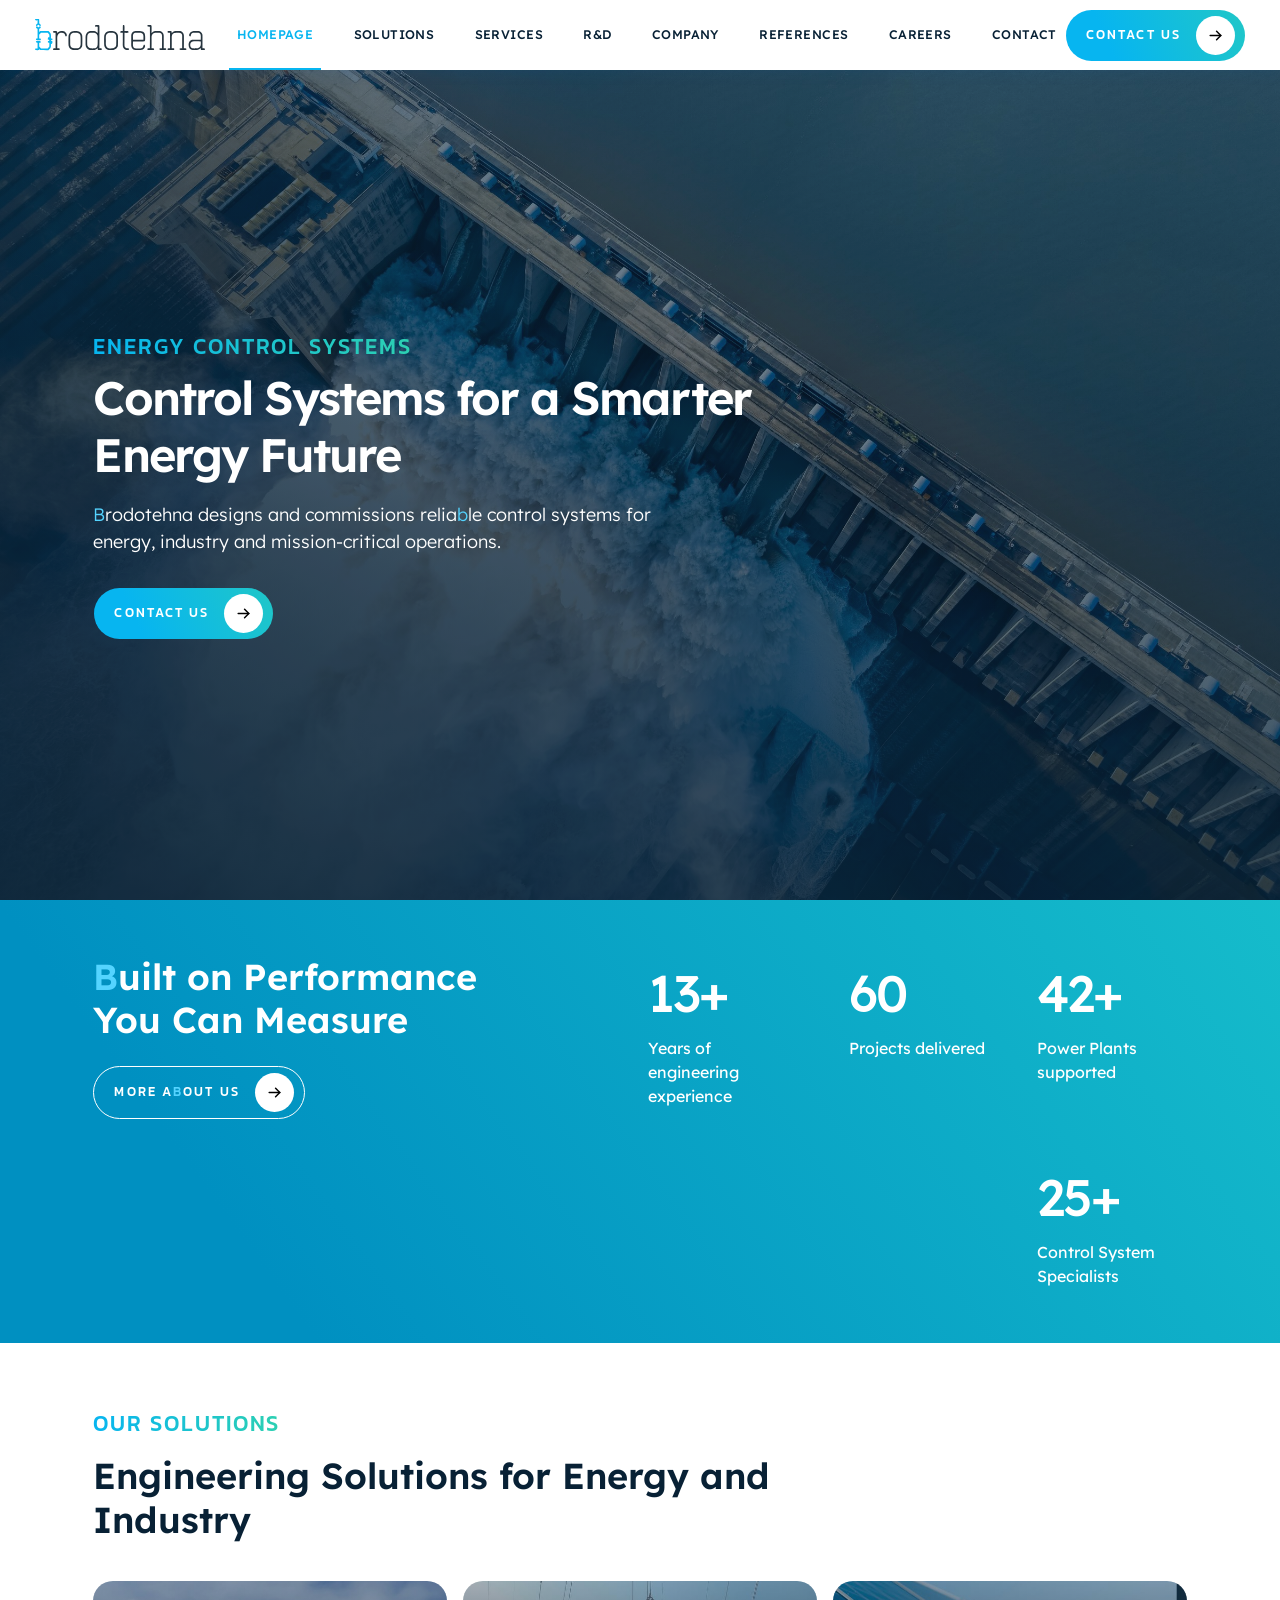
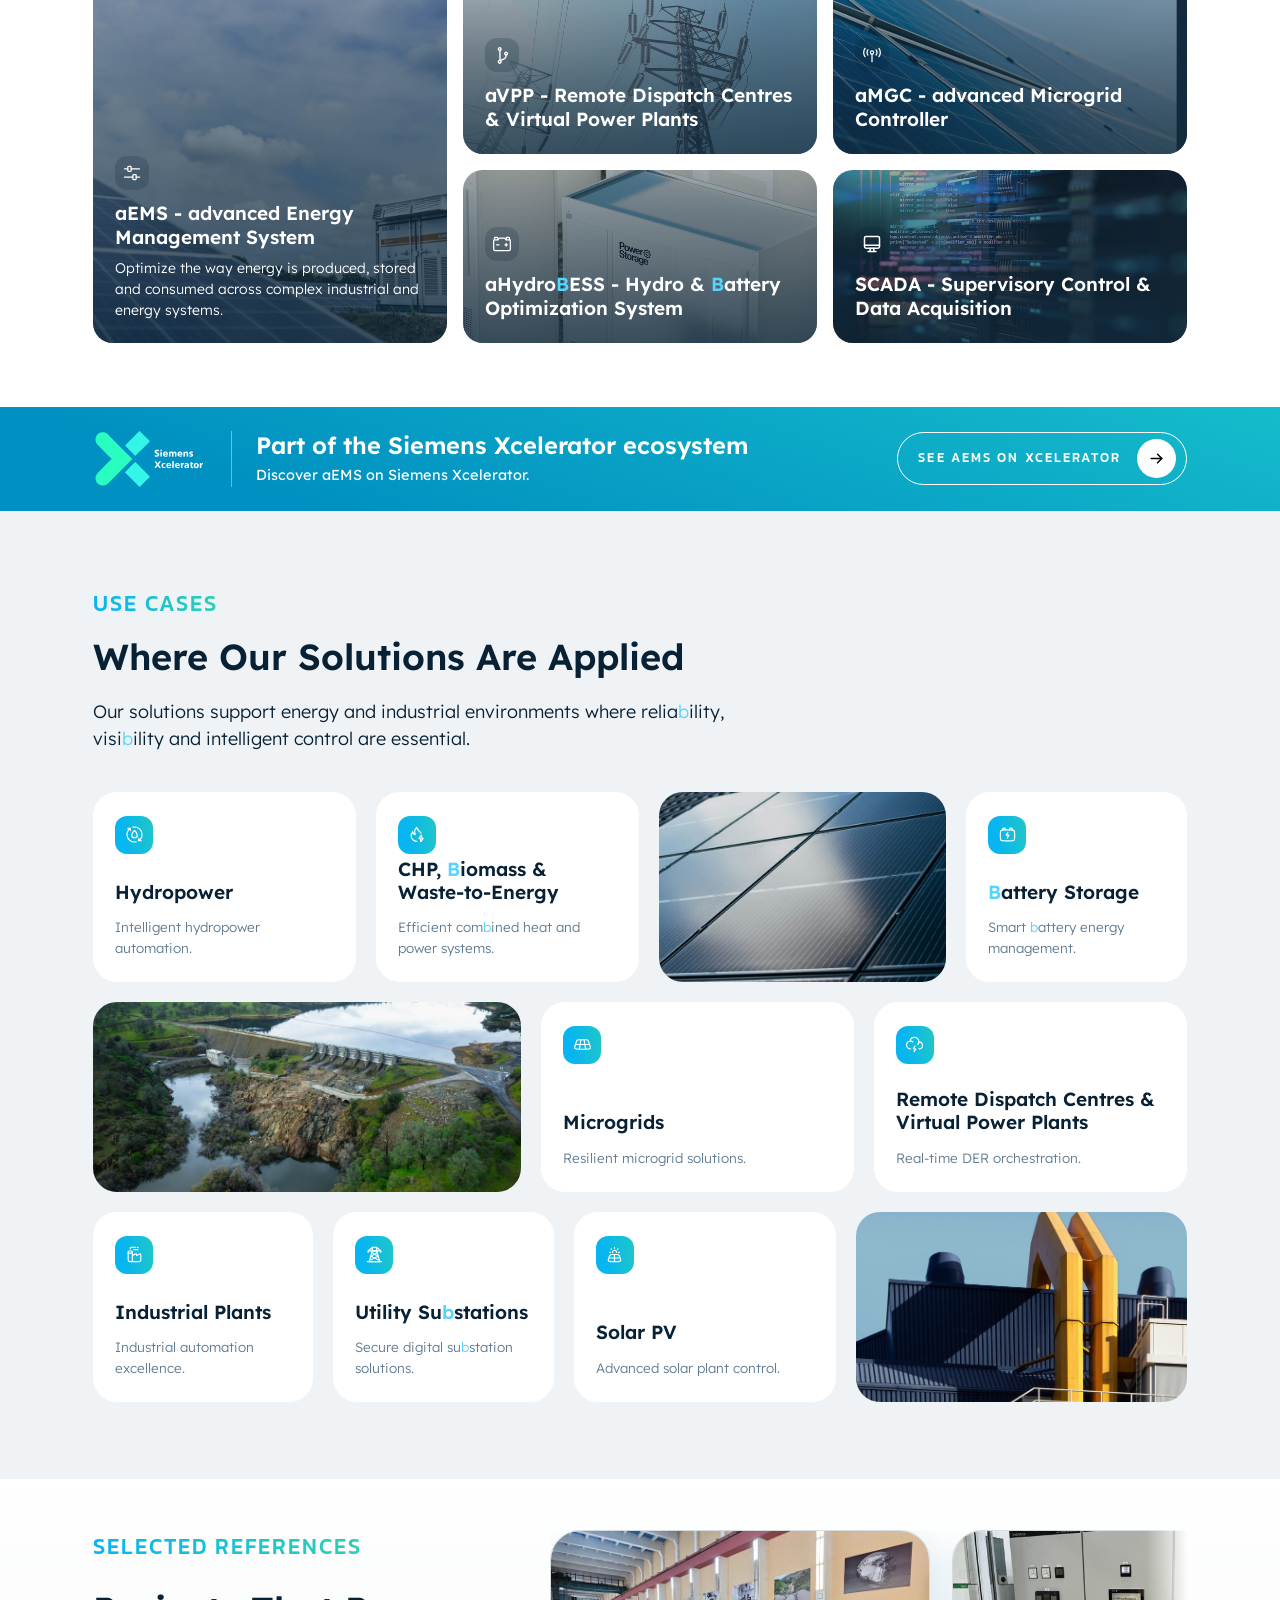
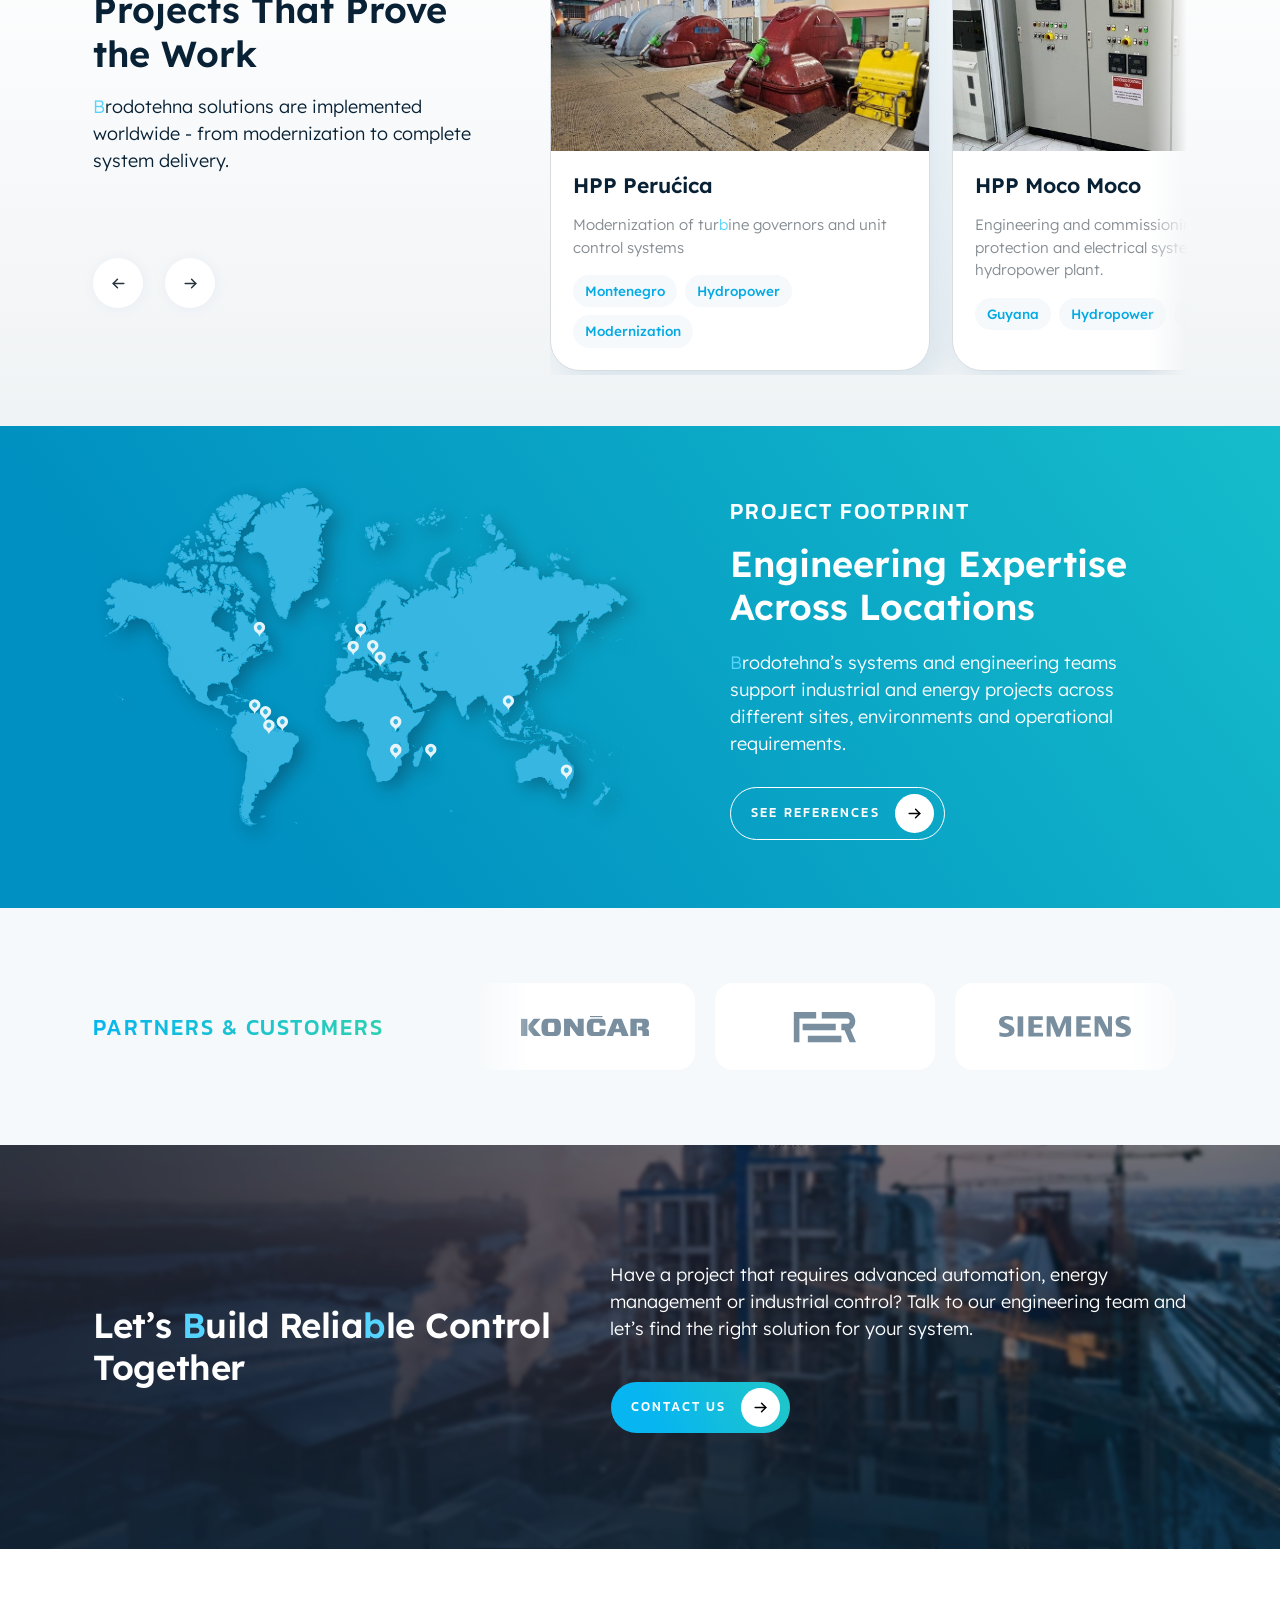
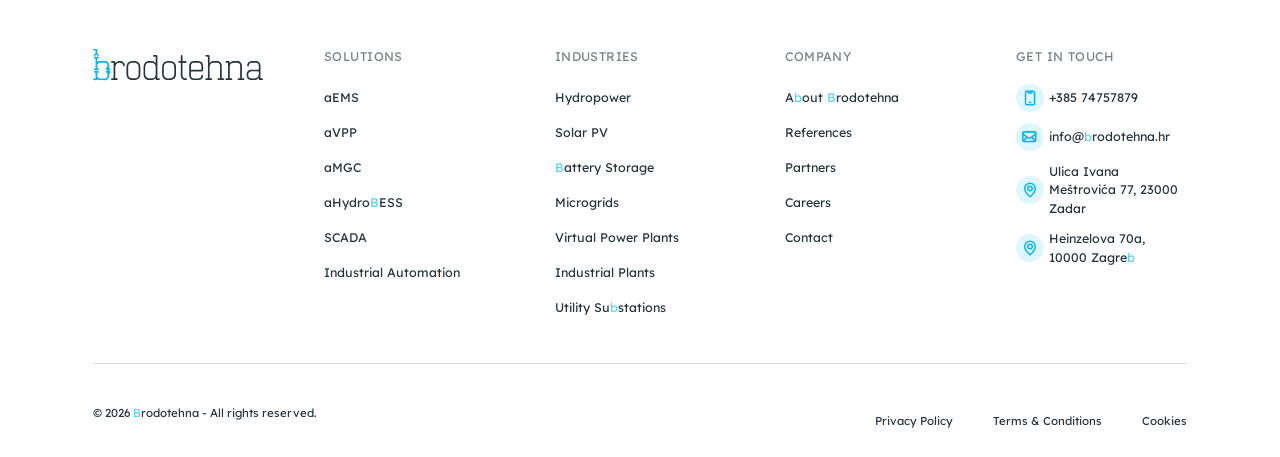
==== index.html @ e6c87f0a "added analytics" ====
<!DOCTYPE html>
<html lang="en">

<head>
  <meta charset="utf-8">
  <meta content="width=device-width, initial-scale=1.0" name="viewport">

  <title>Brodotehna</title>
  <meta content="Brodotehna - engineering automation and control solutions for hydropower, energy storage and industrial systems." name="description">

  <!-- Favicons -->
  <link href="assets/img/brodotehna/favicon.svg" rel="icon">
  <link href="assets/img/apple-touch-icon.png" rel="apple-touch-icon">

  <!-- Google Fonts -->
  <link rel="preconnect" href="https://fonts.googleapis.com">
  <link rel="preconnect" href="https://fonts.gstatic.com" crossorigin>
  <link href="https://fonts.googleapis.com/css2?family=Kanit:wght@400;500;600&family=Lexend:wght@300;400;500;600&display=swap" rel="stylesheet">

  <!-- Vendor CSS Files -->
  <link href="assets/vendor/bootstrap/css/bootstrap.min.css" rel="stylesheet">
  <link href="assets/vendor/aos/aos.css" rel="stylesheet">

  <!-- Brodotehna Site CSS (see references.html for why main.css and
       bootstrap-icons aren't loaded here either) -->
  <link href="assets/css/brodotehna.css" rel="stylesheet">


  <!-- Umami Analytics -->
  <script defer src="https://analytics.brodotehna.eu/script.js" data-website-id="29f206f9-b267-4615-98bd-b09cdf3c040b"></script>

</head>

<body class="bth-page">

  <!-- ======= Menu ======= -->
  <nav class="navbar navbar-expand-xl bth-navbar sticky-top">
    <div class="bth-navbar__inner">
      <a href="index.html" class="navbar-brand bth-navbar__brand">
        <img src="assets/img/brodotehna/logo-brodotehna.svg" alt="Brodotehna">
      </a>

      <button type="button" class="navbar-toggler bth-navbar__toggler" data-bs-toggle="collapse" data-bs-target="#bthNavMain" aria-controls="bthNavMain" aria-expanded="false" aria-label="Toggle navigation">
        <img class="bth-icon-menu" src="assets/img/brodotehna/icon-menu.svg" alt="">
        <img class="bth-icon-close" src="assets/img/brodotehna/icon-close.svg" alt="">
      </button>

      <div class="collapse navbar-collapse" id="bthNavMain">
        <ul class="navbar-nav bth-navbar__nav">
          <li class="nav-item"><a class="nav-link active" href="index.html">Homepage</a></li>
          <li class="nav-item"><a class="nav-link" href="solutions.html">Solutions</a></li>
          <li class="nav-item"><a class="nav-link" href="services.html">Services</a></li>
          <li class="nav-item"><a class="nav-link" href="rd.html">R&amp;D</a></li>
          <li class="nav-item"><a class="nav-link" href="company.html">Company</a></li>
          <li class="nav-item"><a class="nav-link" href="references.html">References</a></li>
          <li class="nav-item"><a class="nav-link" href="careers.html">Careers</a></li>
          <li class="nav-item"><a class="nav-link" href="contact.html">Contact</a></li>
        </ul>
        <a href="contact.html" class="bth-btn">
          <span>Contact us</span>
          <span class="bth-btn__icon"><img src="assets/img/brodotehna/icon-arrow.svg" alt=""></span>
        </a>
      </div>
    </div>
  </nav><!-- End Menu -->

  <main id="main">

    <!-- ======= Hero =======
         Full-bleed photo hero, same overlay technique as the
         full-bleed Contact CTA (.bth-contact-cta) - gradient ::before
         + blurred tint overlay - just with page-header-scale heading
         text instead of a CTA heading, since this is the top of the
         homepage rather than a closing banner. -->
    <section class="bth-home-hero">
      <div class="bth-home-hero__overlay"></div>
      <div class="bth-container bth-home-hero__inner" data-aos="fade-up">
        <p class="bth-eyebrow">Energy Control Systems</p>
        <h1>Control Systems for a Smarter Energy Future</h1>
        <p class="bth-home-hero__copy"><span class="bth-home-hero__accent">B</span>rodotehna designs and commissions reliable control systems for energy, industry and mission-critical operations.</p>
        <div class="bth-home-hero__buttons" data-aos="fade-up" data-aos-delay="900">
          <a href="contact.html" class="bth-btn">
            <span>Contact Us</span>
            <span class="bth-btn__icon"><img src="assets/img/brodotehna/icon-arrow.svg" alt=""></span>
          </a>
        </div>
      </div>
    </section><!-- End Hero -->

    <!-- ======= Stats ("Built on Performance") =======
         Same gradient band .bth-locations uses, seamlessly continuing
         the hero's photo (no gap between them). Count-up-on-scroll
         numbers reuse the same [data-count-to] script as Company's
         timeline stats - see brodotehna.js. -->
    <section class="bth-home-stats">
      <div class="bth-container bth-home-stats__row" data-aos="fade-up">
        <div class="bth-home-stats__intro">
          <h2><span class="bth-home-stats__accent">B</span>uilt on Performance You Can Measure</h2>
          <a href="company.html" class="bth-btn bth-btn--outline">
            <span>More About Us</span>
            <span class="bth-btn__icon"><img src="assets/img/brodotehna/icon-arrow.svg" alt=""></span>
          </a>
        </div>
        <div class="bth-home-stats__grid">
          <div class="bth-home-stats__item">
            <strong data-count-to="13" data-count-suffix="+">13+</strong>
            <span>Years of engineering experience</span>
          </div>
          <div class="bth-home-stats__item">
            <strong data-count-to="60">60</strong>
            <span>Projects delivered</span>
          </div>
          <div class="bth-home-stats__item">
            <strong data-count-to="42" data-count-suffix="+">42+</strong>
            <span>Power Plants supported</span>
          </div>
          <div class="bth-home-stats__item">
            <strong data-count-to="25" data-count-suffix="+">25+</strong>
            <span>Control System Specialists</span>
          </div>
        </div>
      </div>
    </section><!-- End Stats -->

    <!-- ======= Solutions bento =======
         5 primary solutions (the same 5 the footer's Solutions column
         links to) as a photo bento - 1 tall featured tile + 4 regular
         in a 3-equal-column grid, same gradient-overlay-on-photo
         technique as .bth-company-timeline__media/__stat. -->
    <section class="bth-home-solutions">
      <div class="bth-container">
        <div class="bth-home-solutions__head" data-aos="fade-up">
          <p class="bth-eyebrow">Our Solutions</p>
          <h2 class="bth-section-title">Engineering Solutions for Energy and Industry</h2>
        </div>
        <div class="bth-home-solutions__grid" data-aos="fade-up">
          <a href="solutions.html#solution-1" class="bth-home-solutions__item bth-home-solutions__item--featured">
            <img src="assets/img/brodotehna/homepage-solution-avpp-optimized.jpg" alt="Solar and battery storage site">
            <span class="bth-home-solutions__icon"><img src="assets/img/brodotehna/icon-settings-filter.svg" alt=""></span>
            <span class="bth-home-solutions__label">
              <b>aEMS - advanced Energy Management System</b>
              <em>Optimize the way energy is produced, stored and consumed across complex industrial and energy systems.</em>
            </span>
          </a>
          <a href="solutions.html#solution-2" class="bth-home-solutions__item">
            <img src="assets/img/brodotehna/homepage-solution-amgc-optimized.jpg" alt="High-voltage transmission tower">
            <span class="bth-home-solutions__icon"><img src="assets/img/brodotehna/icon-filter-settings-sort.svg" alt=""></span>
            <span class="bth-home-solutions__label">
              <b>aVPP - Remote Dispatch Centres &amp; Virtual Power Plants</b>
            </span>
          </a>
          <a href="solutions.html#solution-4" class="bth-home-solutions__item">
            <img src="assets/img/brodotehna/homepage-solution-scada-optimized.jpg" alt="Solar panel array close-up">
            <span class="bth-home-solutions__icon"><img src="assets/img/brodotehna/icon-cellular-network.svg" alt=""></span>
            <span class="bth-home-solutions__label">
              <b>aMGC - advanced Microgrid Controller</b>
            </span>
          </a>
          <a href="solutions.html#solution-5" class="bth-home-solutions__item">
            <img src="assets/img/brodotehna/homepage-solution-ahydrobess-optimized.jpg" alt="Battery energy storage cabinet">
            <span class="bth-home-solutions__icon"><img src="assets/img/brodotehna/icon-battery-generator.svg" alt=""></span>
            <span class="bth-home-solutions__label">
              <b>aHydro<span class="bth-home-solutions__accent">B</span>ESS - Hydro &amp; <span class="bth-home-solutions__accent">B</span>attery Optimization System</b>
            </span>
          </a>
          <a href="solutions.html#solution-6" class="bth-home-solutions__item">
            <img src="assets/img/brodotehna/homepage-solution-aems-optimized.jpg" alt="Software code overlaying a server room">
            <span class="bth-home-solutions__icon"><img src="assets/img/brodotehna/icon-imac-computer.svg" alt=""></span>
            <span class="bth-home-solutions__label">
              <b>SCADA - Supervisory Control &amp; Data Acquisition</b>
            </span>
          </a>
        </div>
      </div>
    </section><!-- End Solutions bento -->

    <!-- ======= Siemens Xcelerator banner ======= -->
    <section class="bth-home-xcelerator">
      <div class="bth-container bth-home-xcelerator__row" data-aos="fade-up">
        <img class="bth-home-xcelerator__logo" src="assets/img/brodotehna/xcelerator.svg" alt="Siemens Xcelerator">
        <div class="bth-home-xcelerator__divider" aria-hidden="true"></div>
        <div class="bth-home-xcelerator__text">
          <h3>Part of the Siemens Xcelerator ecosystem</h3>
          <p>Discover aEMS on Siemens Xcelerator.</p>
        </div>
        <a href="https://www.siemens.com/en-us/products/brodotehna-control-systems-aems-advanced-energy-management-system/" target="_blank" rel="noopener noreferrer" class="bth-btn bth-btn--outline">
          <span>See aEMS on Xcelerator</span>
          <span class="bth-btn__icon"><img src="assets/img/brodotehna/icon-arrow.svg" alt=""></span>
        </a>
      </div>
    </section><!-- End Siemens Xcelerator banner -->

    <!-- ======= Use cases =======
         Masonry-style bento of icon+text cards mixed with photo tiles,
         light-gray background - a different shape than the Solutions
         bento above, so it's its own grid rather than a reuse. -->
    <section class="bth-home-usecases">
      <div class="bth-container">
        <div class="bth-home-usecases__intro" data-aos="fade-up">
          <p class="bth-eyebrow">Use Cases</p>
          <h2 class="bth-section-title">Where Our Solutions Are Applied</h2>
          <p>Our solutions support energy and industrial environments where reliability, visibility and intelligent control are essential.</p>
        </div>
        <div class="bth-home-usecases__grid" data-aos="fade-up">
          <div class="bth-home-usecases__row">
            <div class="bth-home-usecases__card" style="flex-basis:399px">
              <span class="bth-home-usecases__icon"><img src="assets/img/brodotehna/icon-water-energy.svg" alt=""></span>
              <div class="bth-home-usecases__card-text">
                <h3>Hydropower</h3>
                <p>Intelligent hydropower automation.</p>
              </div>
            </div>
            <div class="bth-home-usecases__card" style="flex-basis:399px">
              <span class="bth-home-usecases__icon"><img src="assets/img/brodotehna/icon-fire.svg" alt=""></span>
              <div class="bth-home-usecases__card-text">
                <h3>CHP, Biomass &amp; Waste-to-Energy</h3>
                <p>Efficient combined heat and power systems.</p>
              </div>
            </div>
            <div class="bth-home-usecases__photo" style="flex-basis:467px"><img src="assets/img/brodotehna/homepage-usecases-solar-optimized.jpg" alt="Solar panel close-up"></div>
            <div class="bth-home-usecases__card" style="flex-basis:330px">
              <span class="bth-home-usecases__icon"><img src="assets/img/brodotehna/icon-automotive-battery.svg" alt=""></span>
              <div class="bth-home-usecases__card-text">
                <h3>Battery Storage</h3>
                <p>Smart battery energy management.</p>
              </div>
            </div>
          </div>
          <div class="bth-home-usecases__row">
            <div class="bth-home-usecases__photo" style="flex-basis:675px"><img src="assets/img/brodotehna/homepage-usecases-dam-optimized.jpg" alt="Hydropower dam"></div>
            <div class="bth-home-usecases__card" style="flex-basis:468px">
              <span class="bth-home-usecases__icon"><img src="assets/img/brodotehna/icon-solar-panel-01.svg" alt=""></span>
              <div class="bth-home-usecases__card-text">
                <h3>Microgrids</h3>
                <p>Resilient microgrid solutions.</p>
              </div>
            </div>
            <div class="bth-home-usecases__card" style="flex-basis:468px">
              <span class="bth-home-usecases__icon"><img src="assets/img/brodotehna/icon-cloud-zap.svg" alt=""></span>
              <div class="bth-home-usecases__card-text">
                <h3>Remote Dispatch Centres &amp; Virtual Power Plants</h3>
                <p>Real-time DER orchestration.</p>
              </div>
            </div>
          </div>
          <div class="bth-home-usecases__row">
            <div class="bth-home-usecases__card" style="flex-basis:330px">
              <span class="bth-home-usecases__icon"><img src="assets/img/brodotehna/icon-factory.svg" alt=""></span>
              <div class="bth-home-usecases__card-text">
                <h3>Industrial Plants</h3>
                <p>Industrial automation excellence.</p>
              </div>
            </div>
            <div class="bth-home-usecases__card" style="flex-basis:330px">
              <span class="bth-home-usecases__icon"><img src="assets/img/brodotehna/icon-electric-tower.svg" alt=""></span>
              <div class="bth-home-usecases__card-text">
                <h3>Utility Substations</h3>
                <p>Secure digital substation solutions.</p>
              </div>
            </div>
            <div class="bth-home-usecases__card" style="flex-basis:399px">
              <span class="bth-home-usecases__icon"><img src="assets/img/brodotehna/icon-solar-panel-03.svg" alt=""></span>
              <div class="bth-home-usecases__card-text">
                <h3>Solar PV</h3>
                <p>Advanced solar plant control.</p>
              </div>
            </div>
            <div class="bth-home-usecases__photo" style="flex-basis:537px"><img src="assets/img/brodotehna/homepage-usecases-industrial-optimized.jpg" alt="Industrial plant at night"></div>
          </div>
        </div>
      </div>
    </section><!-- End Use cases -->

    <!-- ======= Selected References =======
         Intro column (eyebrow/heading/copy/prev-next) fixed width,
         same recipe as .bth-company-defines__row/__intro, next to a
         free-scroll strip of all 10 projects - like every other
         carousel on the site (native scrollbar hidden, edge-fade mask,
         prev/next nudge via scrollBy, no page counter). Card content/
         photos reused verbatim from references.html where a project
         already has a page there. -->
    <section class="bth-home-references">
      <div class="bth-container bth-home-references__row">
        <div class="bth-home-references__intro" data-aos="fade-up">
          <p class="bth-eyebrow">Selected References</p>
          <h2 class="bth-section-title">Projects That Prove the Work</h2>
          <p class="bth-home-references__copy">Brodotehna solutions are implemented worldwide - from modernization to complete system delivery.</p>
        </div>
        <div class="bth-home-references__nav">
          <button type="button" class="bth-home-references__nav-btn bth-home-references__nav-btn--prev" aria-label="Previous">
            <img src="assets/img/brodotehna/icon-arrow-dark.svg" alt="">
          </button>
          <button type="button" class="bth-home-references__nav-btn bth-home-references__nav-btn--next" aria-label="Next">
            <img src="assets/img/brodotehna/icon-arrow-dark.svg" alt="">
          </button>
        </div>
        <div class="bth-home-references__pages" data-aos="fade-up">
          <article class="bth-home-references__card">
            <div class="bth-home-references__media"><img src="assets/img/brodotehna/perucica-optimized.jpg" alt="HPP Perućica"></div>
            <div class="bth-home-references__body">
              <h3>HPP Perućica</h3>
              <p>Modernization of turbine governors and unit control systems</p>
              <div class="bth-home-references__tags"><span>Montenegro</span><span>Hydropower</span><span>Modernization</span></div>
            </div>
          </article>
          <article class="bth-home-references__card">
            <div class="bth-home-references__media"><img src="assets/img/brodotehna/moco-moco-optimized.jpg" alt="HPP Moco Moco"></div>
            <div class="bth-home-references__body">
              <h3>HPP Moco Moco</h3>
              <p>Engineering and commissioning of control, protection and electrical systems for a new hydropower plant.</p>
              <div class="bth-home-references__tags"><span>Guyana</span><span>Hydropower</span><span>New Plant</span></div>
            </div>
          </article>
          <article class="bth-home-references__card">
            <div class="bth-home-references__media"><img src="assets/img/brodotehna/kumu-optimized.jpg" alt="HPP Kumu"></div>
            <div class="bth-home-references__body">
              <h3>HPP Kumu</h3>
              <p>Control, protection and electrical systems for a new hydropower plant.</p>
              <div class="bth-home-references__tags"><span>Guyana</span><span>Hydropower</span><span>New Plant</span></div>
            </div>
          </article>
          <article class="bth-home-references__card">
            <div class="bth-home-references__media"><img src="assets/img/brodotehna/zimbabwe-optimized.jpg" alt="HPP Great Zimbabwe"></div>
            <div class="bth-home-references__body">
              <h3>HPP Great Zimbabwe</h3>
              <p>Engineering and delivery of control, protection and electrical systems for a new hydropower plant.</p>
              <div class="bth-home-references__tags"><span>Zimbabwe</span><span>Hydropower</span><span>New Plant</span></div>
            </div>
          </article>
          <article class="bth-home-references__card">
            <div class="bth-home-references__media"><img src="assets/img/brodotehna/nam-mit-luong-optimized.jpg" alt="HPP Nam Mit Luong"></div>
            <div class="bth-home-references__body">
              <h3>HPP Nam Mit Luong</h3>
              <p>Control, protection and medium-voltage systems for a new hydropower plant.</p>
              <div class="bth-home-references__tags"><span>Vietnam</span><span>Hydropower</span><span>New Plant</span></div>
            </div>
          </article>
          <article class="bth-home-references__card">
            <div class="bth-home-references__media"><img src="assets/img/brodotehna/rdf-albioma-optimized.jpg" alt="RDF Albioma Les Bois Rouge"></div>
            <div class="bth-home-references__body">
              <h3>RDF Albioma Les Bois Rouge</h3>
              <p>Automation and electrical systems for a new RDF boiler as part of a plant expansion.</p>
              <div class="bth-home-references__tags"><span>Reunion</span><span>Waste-to-Energy</span><span>Plant Expansion</span></div>
            </div>
          </article>
          <article class="bth-home-references__card">
            <div class="bth-home-references__media"><img src="assets/img/brodotehna/montsinery-optimized.jpg" alt="BE Montsinery"></div>
            <div class="bth-home-references__body">
              <h3>BE Montsinery</h3>
              <p>Control and instrumentation systems for a new biomass power plant.</p>
              <div class="bth-home-references__tags"><span>French Guiana</span><span>Biomass</span><span>New Plant</span></div>
            </div>
          </article>
          <article class="bth-home-references__card">
            <div class="bth-home-references__media"><img src="assets/img/brodotehna/ledo-optimized.jpg" alt="Ledo"></div>
            <div class="bth-home-references__body">
              <h3>Ledo</h3>
              <p>Modernization and automation of ice cream production lines.</p>
              <div class="bth-home-references__tags"><span>Croatia</span><span>Food Industry</span><span>Modernization</span></div>
            </div>
          </article>
          <article class="bth-home-references__card">
            <div class="bth-home-references__media"><img src="assets/img/brodotehna/airbus-optimized.jpg" alt="Airbus"></div>
            <div class="bth-home-references__body">
              <h3>Airbus</h3>
              <p>Automation of cargo loading systems for the Beluga XL aircraft.</p>
              <div class="bth-home-references__tags"><span>France</span><span>Aerospace</span><span>Automation</span></div>
            </div>
          </article>
          <article class="bth-home-references__card">
            <div class="bth-home-references__media"><img src="assets/img/brodotehna/alunorf-optimized.jpg" alt="AluNorf"></div>
            <div class="bth-home-references__body">
              <h3>AluNorf</h3>
              <p>Warehouse management and logistics optimization for aluminium production.</p>
              <div class="bth-home-references__tags"><span>Germany</span><span>Aluminium Industry</span><span>Logistics Optimization</span></div>
            </div>
          </article>
        </div>
      </div>
    </section><!-- End Selected References -->

    <!-- ======= Global reach ("Project Footprint") =======
         Same gradient band as the Stats section above (and
         .bth-locations elsewhere) - map on the left, text+CTA on the
         right. No overlaid pin markers here (unlike Croatia-map.svg
         on the Contact page) - world-map-locations.svg already has
         its 10 location pins baked into the artwork itself as white
         path shapes, not left for CSS to position. -->
    <section class="bth-home-global">
      <div class="bth-container bth-home-global__row">
        <div class="bth-home-global__map" data-aos="fade-up">
          <img src="assets/img/brodotehna/world-map-locations.svg" alt="World map showing Brodotehna project locations">
        </div>
        <div class="bth-home-global__copy" data-aos="fade-up">
          <p class="bth-eyebrow">Project Footprint</p>
          <h2 class="bth-section-title">Engineering Expertise Across Locations</h2>
          <p>Brodotehna&rsquo;s systems and engineering teams support industrial and energy projects across different sites, environments and operational requirements.</p>
          <a href="references.html" class="bth-btn bth-btn--outline">
            <span>See References</span>
            <span class="bth-btn__icon"><img src="assets/img/brodotehna/icon-arrow.svg" alt=""></span>
          </a>
        </div>
      </div>
    </section><!-- End Global reach -->

    <!-- ======= Partners =======
         Exact reuse of References' Partners section/content. -->
    <section class="bth-partners">
      <div class="bth-container">
        <p class="bth-partners__label">Partners &amp; Customers</p>
        <div class="bth-partners__viewport" data-aos="fade-up">
          <div class="bth-partners__row">
            <img src="assets/img/brodotehna/partner-logo-1.svg" alt="Partner logo">
            <img src="assets/img/brodotehna/partner-logo-2.svg" alt="Partner logo">
            <img src="assets/img/brodotehna/partner-logo-3.svg" alt="Siemens">
            <img src="assets/img/brodotehna/partner-logo-4.svg" alt="Voith">
            <img src="assets/img/brodotehna/partner-logo-6.svg" alt="Andritz">
          </div>
          <div class="bth-partners__row" aria-hidden="true">
            <img src="assets/img/brodotehna/partner-logo-1.svg" alt="">
            <img src="assets/img/brodotehna/partner-logo-2.svg" alt="">
            <img src="assets/img/brodotehna/partner-logo-3.svg" alt="">
            <img src="assets/img/brodotehna/partner-logo-4.svg" alt="">
            <img src="assets/img/brodotehna/partner-logo-6.svg" alt="">
          </div>
        </div>
      </div>
    </section><!-- End Partners -->

    <!-- ======= CTA =======
         .bth-contact-cta reused as-is (same overlay, heading, body,
         button CSS as References' closing CTA) - only the background
         photo changes, via the --homepage modifier. -->
    <section class="bth-contact-cta bth-contact-cta--homepage">
      <div class="bth-contact-cta__overlay"></div>
      <div class="bth-container bth-contact-cta__inner" data-aos="fade-up">
        <h2 class="bth-contact-cta__heading">Let&rsquo;s <span>B</span>uild Reliable Control Together</h2>
        <div class="bth-contact-cta__body">
          <p>Have a project that requires advanced automation, energy management or industrial control? Talk to our engineering team and let&rsquo;s find the right solution for your system.</p>
          <a href="contact.html" class="bth-btn">
            <span>Contact us</span>
            <span class="bth-btn__icon"><img src="assets/img/brodotehna/icon-arrow.svg" alt=""></span>
          </a>
        </div>
      </div>
    </section><!-- End CTA -->

  </main><!-- End #main -->

  <!-- ======= Footer ======= -->
  <footer class="bth-footer">
    <div class="bth-container">
      <div class="bth-footer__top row row-cols-1 row-cols-sm-2 row-cols-md-5 gy-5" data-aos="fade-up">
        <div class="col bth-footer__col">
          <div class="bth-footer__brand">
            <img src="assets/img/brodotehna/logo-brodotehna.svg" alt="Brodotehna">
            <div class="bth-footer__social">
<!--
              <a href="#" aria-label="Instagram"><img src="assets/img/brodotehna/icon-instagram.svg" alt=""></a>
              <a href="#" aria-label="Facebook"><img src="assets/img/brodotehna/icon-facebook.svg" alt=""></a>
              <a href="#" aria-label="LinkedIn"><img src="assets/img/brodotehna/icon-linkedin.svg" alt=""></a>
-->
            </div>
          </div>
        </div>

        <div class="col bth-footer__col">
          <h4>Solutions</h4>
          <ul>
            <li><a href="solutions.html#solution-1">aEMS</a></li>
            <li><a href="solutions.html#solution-2">aVPP</a></li>
            <li><a href="solutions.html#solution-4">aMGC</a></li>
            <li><a href="solutions.html#solution-5">aHydroBESS</a></li>
            <li><a href="solutions.html#solution-6">SCADA</a></li>
            <li><a href="#">Industrial Automation</a></li>
          </ul>
        </div>

        <div class="col bth-footer__col d-none d-md-block">
          <h4>Industries</h4>
          <ul>
            <li><a href="#">Hydropower</a></li>
            <li><a href="#">Solar PV</a></li>
            <li><a href="#">Battery Storage</a></li>
            <li><a href="#">Microgrids</a></li>
            <li><a href="#">Virtual Power Plants</a></li>
            <li><a href="#">Industrial Plants</a></li>
            <li><a href="#">Utility Substations</a></li>
          </ul>
        </div>

        <div class="col bth-footer__col">
          <h4>Company</h4>
          <ul>
            <li><a href="company.html">About Brodotehna</a></li>
            <li><a href="references.html">References</a></li>
            <li><a href="#">Partners</a></li>
            <li><a href="careers.html">Careers</a></li>
            <li><a href="contact.html">Contact</a></li>
          </ul>
        </div>

        <div class="col bth-footer__col">
          <h4>Get in touch</h4>
          <ul>
            <li class="bth-footer__contact-row">
              <span class="bth-footer__contact-icon"><img src="assets/img/brodotehna/icon-phone.svg" alt=""></span>
              <a href="tel:+38574757879">+385 74757879</a>
            </li>
            <li class="bth-footer__contact-row">
              <span class="bth-footer__contact-icon"><img src="assets/img/brodotehna/email-icon2.svg" alt=""></span>
              <a href="mailto:info@brodotehna.hr">info@brodotehna.hr</a>
            </li>
            <li class="bth-footer__contact-row">
              <span class="bth-footer__contact-icon"><img src="assets/img/brodotehna/icon-pin.svg" alt=""></span>
              <a href="#">Ulica Ivana Meštrovića 77, 23000 Zadar</a>
            </li>
            <li class="bth-footer__contact-row">
              <span class="bth-footer__contact-icon"><img src="assets/img/brodotehna/icon-pin.svg" alt=""></span>
              <a href="#">Heinzelova 70a, 10000 Zagreb</a>
            </li>
          </ul>
        </div>
      </div>

      <div class="bth-footer__bottom">
        <p>© 2026 Brodotehna - All rights reserved.</p>
        <div class="bth-footer__legal">
          <a href="privacy-policy.html">Privacy Policy</a>
          <a href="terms-conditions.html">Terms &amp; Conditions</a>
          <a href="cookies.html">Cookies</a>
        </div>
      </div>
    </div>
  </footer>
  <!-- End Footer -->

  <a href="#" class="scroll-top d-flex align-items-center justify-content-center">
    <img src="assets/img/brodotehna/icon-scroll-top.svg" alt="" width="17" height="17">
  </a>

  <div id="preloader">
    <div class="loader-wrap">
      <svg class="loader-logo" viewBox="0 0 18 32" xmlns="http://www.w3.org/2000/svg" aria-label="Loading">
        <defs>
          <clipPath id="bthPreloaderShape">
            <path d="M0.376221 0H3.99174C4.35253 0.495564 4.21668 3.66813 4.21173 4.47315C5.01069 4.87615 6.09484 5.65272 5.70634 6.68852C4.94451 7.41941 4.03047 6.37052 3.44972 5.86592C3.02343 6.07668 2.09348 7.08803 1.71223 6.9265C-0.0867535 6.16432 1.71155 4.99147 2.56827 4.46494L2.57404 1.35053C1.79078 1.36548 0.363747 1.57692 0.0703125 0.717025C0.0915492 0.370192 0.169207 0.283844 0.376221 0Z"/>
            <path d="M1.68732 7.30066C2.20569 7.28947 2.98511 8.09586 3.43503 8.46717C3.91678 8.03898 4.40789 7.62143 4.908 7.21484C6.80193 8.24058 5.26954 9.16404 4.19641 9.99481C4.18508 11.0788 4.1951 12.163 4.22651 13.2466C4.55204 12.836 4.84022 12.4422 5.25326 12.1154C7.71557 12.0804 11.041 11.9584 13.4315 12.0865C14.1252 12.5825 15.6711 14.3429 15.8494 15.2166C16.1009 16.4478 15.9838 18.1718 15.9689 19.4615C16.7004 19.4432 17.218 19.3596 17.6324 20.1631C17.729 20.3505 17.6666 20.4379 17.5947 20.6149C17.1691 21.0267 16.5284 21.0734 15.9455 21.1754C15.7355 22.4429 17.5984 21.7867 17.4887 22.8557C17.4378 23.3514 17.2634 24.55 16.9853 24.8444C16.6482 24.9973 16.3269 24.9603 15.9592 24.9497C15.9873 26.0966 16.1637 27.6703 15.5435 28.6743C15.0775 29.4282 14.0938 30.6582 13.3189 31.1268C10.7886 31.1802 7.84124 31.0865 5.25009 31.0934C4.97247 30.8889 4.44917 30.2464 4.24706 30.215C4.20674 30.4121 4.17975 30.4939 4.11088 30.6795C3.51797 31.3322 0.896527 31.2709 0.238474 30.8025C-0.797511 29.2687 1.83259 29.4592 2.57479 29.4732L2.56075 23.7376C2.02674 23.7467 1.46059 23.7952 1.11256 23.3521C-0.0811466 21.8323 3.56557 22.0907 4.02514 22.0908C4.13643 22.0871 4.24777 22.0844 4.35912 22.0828C5.10032 22.0739 6.32416 22.4345 5.59576 23.4581C5.34624 23.8087 4.63351 23.7601 4.21582 23.7547C4.1616 24.8998 4.21583 26.3185 4.23081 27.4831C4.86386 28.1542 5.35389 28.85 6.05661 29.5444C7.46785 29.4155 11.2007 29.4571 12.6727 29.5142C13.2165 28.9645 13.8943 28.2315 14.3043 27.5801C14.3523 26.3269 14.3351 24.995 14.3389 23.7355C13.3309 23.7515 12.2402 23.5883 13.0137 22.3085C13.2477 21.9215 14.0864 22.3019 14.3909 21.9819C14.3863 20.7741 13.0675 21.4179 12.8307 20.6101C12.7174 20.2237 12.8652 19.1346 13.0296 18.7287C13.3195 18.0129 14.039 18.3907 14.299 18.2984C14.4157 17.8361 14.3464 16.3242 14.3397 15.7576C13.8327 14.9575 13.3582 14.3648 12.7149 13.6833C10.5169 13.708 8.25402 13.6747 6.04155 13.687C5.49926 14.1725 4.60495 15.2193 4.18668 15.8025L4.20308 19.4763C4.67986 19.4533 5.31422 19.3882 5.65117 19.8099C7.11565 21.643 1.87784 21.2345 1.27295 20.9123C0.254955 19.7595 1.56844 19.4558 2.54429 19.5206C2.63406 16.431 2.54601 12.9602 2.55404 9.82941C1.47647 9.26013 0.18175 8.28091 1.68732 7.30066Z"/>
          </clipPath>
          <filter id="bthPreloaderGlow" x="-100%" y="-100%" width="300%" height="300%">
            <feGaussianBlur stdDeviation="0.55" result="blur"/>
            <feMerge>
              <feMergeNode in="blur"/>
              <feMergeNode in="SourceGraphic"/>
            </feMerge>
          </filter>
          <linearGradient id="bthPreloaderShine" x1="0" y1="0" x2="0" y2="1">
            <stop offset="0%" stop-color="white" stop-opacity="0"/>
            <stop offset="50%" stop-color="white" stop-opacity=".75"/>
            <stop offset="100%" stop-color="white" stop-opacity="0"/>
          </linearGradient>
        </defs>
        <g class="loader-logo-base">
          <path d="M0.376221 0H3.99174C4.35253 0.495564 4.21668 3.66813 4.21173 4.47315C5.01069 4.87615 6.09484 5.65272 5.70634 6.68852C4.94451 7.41941 4.03047 6.37052 3.44972 5.86592C3.02343 6.07668 2.09348 7.08803 1.71223 6.9265C-0.0867535 6.16432 1.71155 4.99147 2.56827 4.46494L2.57404 1.35053C1.79078 1.36548 0.363747 1.57692 0.0703125 0.717025C0.0915492 0.370192 0.169207 0.283844 0.376221 0Z"/>
          <path d="M1.68732 7.30066C2.20569 7.28947 2.98511 8.09586 3.43503 8.46717C3.91678 8.03898 4.40789 7.62143 4.908 7.21484C6.80193 8.24058 5.26954 9.16404 4.19641 9.99481C4.18508 11.0788 4.1951 12.163 4.22651 13.2466C4.55204 12.836 4.84022 12.4422 5.25326 12.1154C7.71557 12.0804 11.041 11.9584 13.4315 12.0865C14.1252 12.5825 15.6711 14.3429 15.8494 15.2166C16.1009 16.4478 15.9838 18.1718 15.9689 19.4615C16.7004 19.4432 17.218 19.3596 17.6324 20.1631C17.729 20.3505 17.6666 20.4379 17.5947 20.6149C17.1691 21.0267 16.5284 21.0734 15.9455 21.1754C15.7355 22.4429 17.5984 21.7867 17.4887 22.8557C17.4378 23.3514 17.2634 24.55 16.9853 24.8444C16.6482 24.9973 16.3269 24.9603 15.9592 24.9497C15.9873 26.0966 16.1637 27.6703 15.5435 28.6743C15.0775 29.4282 14.0938 30.6582 13.3189 31.1268C10.7886 31.1802 7.84124 31.0865 5.25009 31.0934C4.97247 30.8889 4.44917 30.2464 4.24706 30.215C4.20674 30.4121 4.17975 30.4939 4.11088 30.6795C3.51797 31.3322 0.896527 31.2709 0.238474 30.8025C-0.797511 29.2687 1.83259 29.4592 2.57479 29.4732L2.56075 23.7376C2.02674 23.7467 1.46059 23.7952 1.11256 23.3521C-0.0811466 21.8323 3.56557 22.0907 4.02514 22.0908C4.13643 22.0871 4.24777 22.0844 4.35912 22.0828C5.10032 22.0739 6.32416 22.4345 5.59576 23.4581C5.34624 23.8087 4.63351 23.7601 4.21582 23.7547C4.1616 24.8998 4.21583 26.3185 4.23081 27.4831C4.86386 28.1542 5.35389 28.85 6.05661 29.5444C7.46785 29.4155 11.2007 29.4571 12.6727 29.5142C13.2165 28.9645 13.8943 28.2315 14.3043 27.5801C14.3523 26.3269 14.3351 24.995 14.3389 23.7355C13.3309 23.7515 12.2402 23.5883 13.0137 22.3085C13.2477 21.9215 14.0864 22.3019 14.3909 21.9819C14.3863 20.7741 13.0675 21.4179 12.8307 20.6101C12.7174 20.2237 12.8652 19.1346 13.0296 18.7287C13.3195 18.0129 14.039 18.3907 14.299 18.2984C14.4157 17.8361 14.3464 16.3242 14.3397 15.7576C13.8327 14.9575 13.3582 14.3648 12.7149 13.6833C10.5169 13.708 8.25402 13.6747 6.04155 13.687C5.49926 14.1725 4.60495 15.2193 4.18668 15.8025L4.20308 19.4763C4.67986 19.4533 5.31422 19.3882 5.65117 19.8099C7.11565 21.643 1.87784 21.2345 1.27295 20.9123C0.254955 19.7595 1.56844 19.4558 2.54429 19.5206C2.63406 16.431 2.54601 12.9602 2.55404 9.82941C1.47647 9.26013 0.18175 8.28091 1.68732 7.30066Z"/>
        </g>
        <g clip-path="url(#bthPreloaderShape)">
          <rect class="loader-logo-fill loader-fill-rect" x="-2" y="0" width="22" height="32"/>
          <rect class="loader-shine" x="-2" y="28" width="22" height="5" fill="url(#bthPreloaderShine)"/>
        </g>
      </svg>
    </div>
  </div>

  <!-- Vendor JS Files -->
  <script src="assets/vendor/bootstrap/js/bootstrap.min.js"></script>
  <script src="assets/vendor/aos/aos.js"></script>

  <!-- Brodotehna Site JS -->
  <script src="assets/js/brodotehna.js"></script>

</body>

</html>
---- assets/css/brodotehna.css ----
/**
 * Brodotehna site styles
 * Built on top of Bootstrap (full bootstrap.min.css: grid + the real
 * navbar component, restyled here rather than reimplemented) and AOS
 * for scroll animations. Deliberately does NOT load the template's
 * main.css on this page - main.css has its own .navbar/.header rules
 * for the template's original nav pattern that collide with
 * Bootstrap's .navbar class (see references.html for details); the
 * handful of bits still needed from it (preloader, scroll-top base,
 * one AOS tweak) are inlined below instead.
 * Everything else is scoped under .bth- classes.
 */

:root {
  --bth-primary: #07b5f0;
  --bth-teal: #2dd0b2;
  --bth-dark: #26343e;
  --bth-nav-text: #082135;
  --bth-muted: #778188;
  --bth-label-muted: #9ba0a5;
  --bth-bg-light: #f6f9fb;
  /* Back to the distinct #f0f3f5 it originally was (briefly unified
     with --bth-bg-light for a while) - #f6f9fb sat too close to white
     to give white buttons/cards on top of it enough contrast. */
  --bth-bg-page: #f0f3f5;
  --bth-border: #d7dce1;
  --bth-icon-bg: #def6fe;
  --bth-font-heading: "Lexend", sans-serif;
  --bth-font-label: "Kanit", sans-serif;
}

.bth-page,
.bth-page *,
.bth-page *::before,
.bth-page *::after {
  box-sizing: border-box;
}

/* Every letter B/b in the page's visible text gets this color,
   site-wide (see the TreeWalker in brodotehna.js that wraps each
   letter in .bth-accent-b, and the surrounding run of text next to it
   in .bth-accent-run). Both are reset here with !important rather
   than relying on being unstyled by default: they're bare <span>s
   with no other hook, so wherever the JS runs inside a component that
   happens to style plain `span` descendants (a tag-pill's
   padding+background+inline-flex+gap, for one real example), that
   styling would otherwise land on these too - not just breaking their
   own box, but (for .bth-accent-run) turning it into a gap-applying
   flex container that pries the letter away from the rest of the
   word all over again, one level deeper than the fix for the same
   failure mode on the *component's own* multi-child containers.
   !important is safe here since nothing else in this stylesheet uses
   it - these two classes are the only ones that need to unconditionally
   win regardless of which component's CSS happens to be in scope. */
.bth-accent-run,
.bth-accent-b {
  display: inline !important;
  padding: 0 !important;
  margin: 0 !important;
  background: none !important;
  border: 0 !important;
  border-radius: 0 !important;
  gap: 0 !important;
  box-shadow: none !important;
  /* color:inherit is the fix for a second variant of the same
     collision: .bth-contact-cta__heading span (color:#54d4ff, meant
     for the ONE hand-placed <span>B</span>) also matches .bth-accent-
     -run, since it's a bare span descendant too - without this, the
     wrapper inherited that blue and colored its ENTIRE run of plain
     text (e.g. all of "uild Reliable Control Together", not just the
     single "b" in "reliable"), not merely the single-letter padding/
     background bug the rest of this block already guards against. */
  color: inherit !important;
}

.bth-accent-b {
  color: #54d4ff !important;
}

html {
  margin: 0;
}

.bth-page {
  margin: 0;
  background: #ffffff;
  color: var(--bth-dark);
  font-family: var(--bth-font-heading);
  overflow-x: hidden;
}

.bth-page img {
  max-width: 100%;
  display: block;
}

.bth-page ul {
  list-style: none;
  margin: 0;
  padding: 0;
}

/* main.css's generic "section { padding: 80px 0; overflow: hidden }"
   applies to every <section> on the page. A blanket ".bth-page section"
   reset would out-specificity (and silently break) any section that
   sets its own padding via a single class, like .bth-page-header and
   .bth-partners below - so each section that needs different spacing
   overrides it individually instead, at matching specificity. */
.bth-reference-cards {
  padding: 0;
  overflow: visible;
}

.bth-container {
  width: 100%;
  max-width: 2400px;
  margin: 0 auto;
  padding: 0 clamp(20px, 7.3vw, 140px);
}

/*--------------------------------------------------------------
# Menu
--------------------------------------------------------------*/
/* This is Bootstrap's own .navbar component (navbar-expand-xl in the
   markup) restyled - not a rebuilt nav. Bootstrap's compiled CSS
   already handles showing the toggler vs. the full nav at exactly
   1200px (its "xl" breakpoint) and the collapse/expand mechanics;
   everything here is visual restyling on top of that, plus turning
   the collapsed panel into a full-screen overlay (below). */
.bth-navbar {
  position: sticky;
  top: 0;
  z-index: 998;
  background: #fff;
  box-shadow: 0 0 15px rgba(0, 89, 158, 0.15);
  padding: 0;
}

/* position:sticky on mobile Chrome/Android renders the navbar visibly
   clipped (logo/toggler sliced off, as if it got stuck partway through
   its own height) while the browser's own address bar collapses or
   expands during scroll - a known Chromium bug where a sticky
   element's offset gets recalculated against a stale intermediate
   viewport size mid-animation. position:fixed doesn't hit the same
   bug (fixed elements track the visual viewport more reliably through
   that transition), so mobile swaps to it here - #main picks up
   matching top padding below since a fixed element is taken out of
   normal flow and would otherwise sit under the page content. */
@media (max-width: 1199.98px) {
  .bth-navbar {
    position: fixed;
    top: 0;
    left: 0;
    right: 0;
  }

  #main {
    padding-top: 74px;
  }
}

.bth-navbar__inner {
  display: flex;
  /* stretch (not center) so #bthNavMain - and, through it, the nav
     links - can be made exactly as tall as the navbar itself; each
     stretched child re-centers its own content internally below. */
  align-items: stretch;
  width: 100%;
  min-height: 70px;
  padding: 0 clamp(24px, 2.7vw, 40px);
}

.bth-navbar__brand {
  display: flex;
  align-items: center;
  flex-shrink: 0;
  margin: 0 clamp(20px, 1.9vw, 41px) 0 0;
  padding: 0;
}

.bth-navbar__brand img {
  width: 170px;
  height: auto;
}

/* #bthNavMain (Bootstrap's .navbar-collapse) takes the remaining
   width next to the brand, so the nav links stay clustered next to
   the logo while the button below gets pushed to the far right via
   margin-left:auto within that remaining space - not just centered
   in the gap between two flex children. Desktop only: below 1200px
   #bthNavMain becomes the full-screen mobile panel instead (see the
   1199.98px breakpoint block further down), with its own alignment. */
@media (min-width: 1200px) {
  #bthNavMain.navbar-collapse {
    display: flex;
    /* stretch so .bth-navbar__nav (and, through it, each nav-link) can
       reach the navbar's full height - see .bth-navbar__inner. The
       Contact us button has its own fixed height, so it's unaffected
       by the stretch and just needs recentering (below). */
    align-items: stretch;
    flex: 1;
  }
}

.bth-navbar__nav {
  display: flex;
  /* stretch, not center - a nav-link only as tall as its own text
     puts its border-bottom (the active-tab underline) wherever that
     text ends, with empty navbar height left below it. Stretched to
     the full navbar height, the border instead lands flush with the
     navbar's own bottom edge; the link's own align-items:center (see
     .bth-navbar .nav-link) still keeps its text vertically centered
     within that taller box. */
  align-items: stretch;
  gap: clamp(20px, 1.9vw, 28px);
  margin: 0;
}

/* .bth-navbar__nav's align-items:stretch (above) only stretches its
   OWN direct children - the <li class="nav-item"> elements, not the
   <a class="nav-link"> nested one level inside each - and a plain,
   non-flex <li> doesn't pass that stretch down any further on its
   own. Without this, the stretched <li> ends up taller than the
   nav-link's own natural content height, and the nav-link (a normal,
   non-stretched block inside it) just sits at the LI's top edge -
   reading as every link having shifted upward, floating above where
   the underline/bottom border actually lands. */
@media (min-width: 1200px) {
  .bth-navbar .nav-item {
    display: flex;
    align-items: stretch;
  }
}

.bth-navbar .nav-link {
  display: flex;
  align-items: center;
  font-family: var(--bth-font-heading);
  font-weight: 500;
  font-size: 12.5px;
  letter-spacing: 0.42px;
  text-transform: uppercase;
  white-space: nowrap;
  color: var(--bth-nav-text);
  border-bottom: 2px solid transparent;
  transition: color 0.3s, border-color 0.3s;
}

.bth-navbar .nav-link:hover {
  color: var(--bth-primary);
}

.bth-navbar .nav-link.active {
  color: var(--bth-primary);
  border-bottom-color: var(--bth-primary);
}

.bth-navbar .bth-btn {
  flex-shrink: 0;
  white-space: nowrap;
  margin-left: auto;
}

/* #bthNavMain.navbar-collapse switched to align-items:stretch (see
   above) for the nav-link underline fix - the button has its own
   fixed height so it won't actually stretch, but needs this to stay
   vertically centered instead of falling back to the cross-start
   (top) edge. Desktop-only: on mobile #bthNavMain is a COLUMN flex
   container instead, where align-self instead controls HORIZONTAL
   position - this rule applying there too (it's not scoped by
   default) is what pulled the Contact us button into the center
   instead of staying left-aligned with the nav links above it. */
@media (min-width: 1200px) {
  .bth-navbar .bth-btn {
    align-self: center;
  }
}

.bth-navbar__toggler {
  display: flex;
  align-items: center;
  justify-content: center;
  margin-left: auto;
  border: 0;
  background: none;
  padding: 0;
  cursor: pointer;
  box-shadow: none !important;
}

.bth-navbar__toggler img {
  width: 24px;
  height: 24px;
}

.bth-navbar__toggler .bth-icon-close {
  display: none;
}

.bth-navbar__toggler[aria-expanded="true"] .bth-icon-menu {
  display: none;
}

.bth-navbar__toggler[aria-expanded="true"] .bth-icon-close {
  display: block;
}

/* Buttons */
.bth-btn {
  display: inline-flex;
  align-items: center;
  flex-shrink: 0;
  gap: 15px;
  height: 53px;
  padding: 16px 10px 16px 20px;
  border-radius: 30px;
  border: 1px solid transparent;
  background: linear-gradient(65deg, var(--bth-primary) 24.5%, var(--bth-teal) 140%);
  background-clip: padding-box;
  color: #fff;
  font-family: var(--bth-font-label);
  font-weight: 500;
  font-size: 12.5px;
  letter-spacing: 2.1px;
  text-transform: uppercase;
  text-decoration: none;
  white-space: nowrap;
  cursor: pointer;
  transition: background 0.3s, border-color 0.3s;
}

.bth-btn:hover {
  background: rgba(255, 255, 255, 0.3);
  backdrop-filter: blur(30px);
  -webkit-backdrop-filter: blur(30px);
  border-color: rgba(255, 255, 255, 0.42);
  color: #fff;
}

/* The frosted-glass hover above only reads correctly on a dark photo
   background (like the full-bleed CTA on References) - white text on
   a barely-tinted white overlay is invisible on a plain light page
   background. On every other (light-bg) .bth-btn context, swap it for
   a light-gray fill + blue border instead - the same combo
   .bth-btn--secondary already uses at rest, so the hover state reads
   as an established part of the button language rather than a new
   one, and it stays clearly visible against a white/light-gray page
   background where the frosted look would nearly disappear. */
.bth-navbar .bth-btn:hover,
.bth-solutions-intro .bth-btn:hover,
.bth-solutions-cta .bth-btn:hover,
.bth-services-panel .bth-btn:hover,
.bth-contact-form .bth-btn:hover,
.bth-page-header .bth-btn:hover,
.bth-careers-apply .bth-btn:hover {
  background: var(--bth-bg-light);
  border-color: var(--bth-primary);
  backdrop-filter: none;
  -webkit-backdrop-filter: none;
  color: var(--bth-nav-text);
}

/* "Send inquiry" sits on the same light page background as its panel
   (not a photo/dark section like other .bth-btn contexts), so the rest
   state swaps the default gradient fill for the page's own bg color -
   the gradient text would otherwise be unreadable, so the dark nav
   text color comes along with it. Hover is untouched (still the
   .bth-services-panel .bth-btn:hover rule above). */
.bth-services-panel .bth-btn {
  background: var(--bth-bg-page);
  color: var(--bth-nav-text);
}

.bth-btn__icon {
  display: flex;
  align-items: center;
  justify-content: center;
  width: 39px;
  height: 39px;
  border-radius: 50%;
  background: #fff;
  flex-shrink: 0;
  transition: background 0.3s;
}

.bth-btn__icon img {
  /* icon-arrow.svg already points right as authored - no rotation
     needed (Figma's own -rotate-90 on this icon actually turns it
     to point up, not right). It's authored white, which is invisible
     on this button's white circle - invert it to read, then let it
     go back to native white on hover once the circle switches to the
     gradient fill (see below). */
  width: 17px;
  height: 17px;
  filter: invert(1);
  transition: filter 0.3s;
}

.bth-btn:not(.bth-btn--secondary):hover .bth-btn__icon {
  background: linear-gradient(83deg, var(--bth-primary) 24.5%, var(--bth-teal) 140%);
}

.bth-btn:not(.bth-btn--secondary):hover .bth-btn__icon img {
  filter: none;
}

/* Some icons (icon-arrow-diagonal-dark.svg on "Explore solutions") are already
   authored in the dark navy color, not white like icon-arrow.svg/
   icon-download.svg - inverting an already-dark icon produces a wrong
   yellowish tint, not black. Skip the default invert for these, and
   go the other way on hover (force white) since the circle behind it
   switches to the gradient fill then. */
.bth-btn__icon img.bth-icon-dark {
  filter: none;
}

.bth-btn:not(.bth-btn--secondary):hover .bth-btn__icon img.bth-icon-dark {
  filter: brightness(0) invert(1);
}

.bth-btn--secondary {
  background: var(--bth-bg-light);
  border: 1.5px solid var(--bth-primary);
  color: var(--bth-nav-text);
  padding: 8px 8px 8px 20px;
  gap: 10px;
}

.bth-btn--secondary:hover {
  background: #e0f7ff;
  backdrop-filter: none;
  -webkit-backdrop-filter: none;
  border-color: rgba(7, 181, 240, 0.3);
  color: var(--bth-nav-text);
}

.bth-btn--secondary .bth-btn__icon {
  width: 39px;
  height: 39px;
  background: linear-gradient(83deg, var(--bth-primary) 24.5%, var(--bth-teal) 140%);
}

.bth-btn--secondary .bth-btn__icon img {
  filter: brightness(0) invert(1);
}

.bth-btn--block {
  width: 100%;
  justify-content: space-between;
}

/* Mobile nav overlay - this is Bootstrap's #bthNavMain (.navbar-collapse)
   below its xl breakpoint (1200px), restyled as a full-screen panel
   instead of Bootstrap's small dropdown. Bootstrap's JS still toggles
   the .show/.collapsing classes; we're just redefining what those mean
   visually. Above 1200px, Bootstrap's own navbar-expand-xl CSS takes
   over and none of this applies. */
@media (max-width: 1199.98px) {
  .bth-navbar__inner {
    min-height: 0;
    padding: 21px clamp(20px, 5vw, 25px);
  }

  #bthNavMain {
    position: fixed;
    top: 74px;
    left: 0;
    right: 0;
    /* height (not inset's bottom:0) on purpose: mobile browsers size a
       fixed element's bottom:0 against the LARGEST possible viewport
       (address bar hidden), not the one currently visible. On a long,
       scrolled page the address bar has collapsed and the layout
       viewport is at its tallest, so bottom:0 made this panel taller
       than what's actually on screen - pushing the Contact us button
       past the visible fold on pages like Solutions, while shorter
       pages (where you're still near the top, address bar showing)
       looked fine. dvh tracks the real visible viewport instead. */
    height: calc(100vh - 74px);
    height: calc(100dvh - 74px);
    z-index: 997;
    background: #fff;
    padding: 40px 25px;
    display: flex !important;
    flex-direction: column;
    /* Bootstrap's own base .navbar-collapse rule sets
       align-items:center unconditionally (not scoped to any
       breakpoint) - override it here or both the nav list and the
       button get centered/shrink-wrapped instead of left-aligned
       and full-width. #bthNavMain (an ID) beats .navbar-collapse
       (a class) regardless of load order, so this is enough. */
    align-items: stretch;
    transform: translateY(-100%);
    opacity: 0;
    visibility: hidden;
    transition: transform 0.35s ease, opacity 0.35s ease, visibility 0s linear 0.35s;
    overflow-y: auto;
  }

  /* Driven by .bth-nav-open (toggled in brodotehna.js on Bootstrap's
     show.bs.collapse/hide.bs.collapse events), not .show. Bootstrap's
     own Collapse plugin only adds .show once its internal .collapsing
     phase finishes, so gating the slide/fade on .show meant nothing
     visibly moved until that whole (separately-timed) phase was over -
     a dead pause up front that read as a jerky, delayed open. Those
     events fire synchronously the instant open/close is triggered, so
     this transition now starts immediately instead of waiting on
     Bootstrap's own timing. */
  #bthNavMain.bth-nav-open {
    transform: translateY(0);
    opacity: 1;
    visibility: visible;
    transition: transform 0.35s ease, opacity 0.35s ease, visibility 0s;
  }

  /* Overrides height only to cancel Bootstrap's own inline height
     animation (still set directly on the element by its Collapse
     plugin) - .bth-nav-open above is the only visual transition, and
     .collapsing is present at the same time as .bth-nav-open for the
     whole opening phase, so this must NOT also declare `transition`:
     with equal (ID + one class) specificity, whichever of these two
     rules comes later in the file would win the property outright,
     and a stray `transition: none` here silently cancelled
     .bth-nav-open's transition entirely - the panel jumped open in
     under 100ms instead of sliding over 350ms.
     The value must match the base rule's height exactly (not `auto`,
     which is shorter, content-sized) - .collapsing is removed right
     as Bootstrap's own internal timer finishes, which usually lands
     close to when the slide/fade transition above also looks done;
     if the height were different here, the panel would visibly resize
     at that exact moment (and the bottom-pinned Contact us button,
     using margin-top:auto, would jump again right after the slide-in
     already looked finished) as it fell back to the base rule's value
     the instant this override disappeared. */
  #bthNavMain.collapsing {
    height: calc(100vh - 74px) !important;
    height: calc(100dvh - 74px) !important;
  }

  .bth-navbar__nav {
    flex-direction: column;
    align-items: flex-start;
    gap: 20px;
    margin: 0 0 40px;
  }

  .bth-navbar .nav-link {
    height: 40px;
    font-size: 14.5px;
    letter-spacing: 0.48px;
    width: fit-content;
  }

  .bth-navbar .bth-btn {
    width: fit-content;
    margin-left: 0;
    /* Pins the button to the bottom of #bthNavMain by itself (an auto
       margin on the item), instead of the parent's justify-content:
       space-between having to jointly recompute both children's
       position against the panel's full height on every reflow -
       that recalculation, landing right as .collapsing forces
       height:auto and the transform/opacity slide-in starts, is what
       produced the jerk right as the mobile menu opened. Same end
       position, computed per-item instead of by the parent. */
    margin-top: auto;
  }
}

/*--------------------------------------------------------------
# Page header
--------------------------------------------------------------*/
/* min-height (not a per-page height) is what keeps this section the
   same size on every page that uses it - padding alone lets a page
   with a shorter heading (References: "Explore Our Work") end up
   shorter than one with a longer heading that wraps to a second line
   (Solutions: "Solutions for Smarter Energy Systems"). The target
   height itself is driven by fitting Solutions/Services' header +
   .bth-photo-strip together into one viewport below the sticky navbar
   (82px): 100vh - 82px - the strip's own height, which is a fixed
   19.2708vw since the strip is full-bleed at a 1920/370 aspect-ratio.
   References and Contact have no strip but share this same class, so
   the height comes out identical on all four pages either way. Clamped
   so it never grows past the old 420px ceiling and never shrinks below
   a floor that still comfortably fits a two-line heading. */
.bth-page-header {
  background: var(--bth-bg-page);
  padding: 40px 0 24px;
  min-height: clamp(240px, calc(100vh - 82px - 19.2708vw), 420px);
  display: flex;
  align-items: center;
}

@media (max-width: 991px) {
  .bth-page-header {
    padding: 32px 0 20px;
    min-height: 260px;
  }
}

/* Text-fill gradient (same blue-to-teal as the nav's Contact us icon
   circle) - background-clip:text paints the gradient through the
   glyph shapes, which only shows through where color is transparent.
   Sections with their own bright gradient background (.bth-locations)
   override color back to a plain white further down, which - since
   opaque text paints over the clipped background - cleanly cancels
   this effect there without needing to touch this rule. */
.bth-eyebrow {
  font-family: var(--bth-font-label);
  font-weight: 500;
  font-size: 21.5px;
  letter-spacing: 1.92px;
  text-transform: uppercase;
  /* width:fit-content is load-bearing: .bth-eyebrow is a block-level
     <p> that would otherwise stretch to its container's full width,
     so the gradient background would paint across that whole box -
     text-clipping only shows through the glyphs, which sit in just
     the first ~90px, so without this the visible slice is only the
     very start of the gradient (still solid-looking blue). */
  width: fit-content;
  background: linear-gradient(90deg, var(--bth-primary) 0%, var(--bth-teal) 100%);
  -webkit-background-clip: text;
  background-clip: text;
  color: transparent;
  margin: 0 0 8px;
}

@media (max-width: 991px) {
  .bth-eyebrow {
    font-size: 12.5px;
    letter-spacing: 1.12px;
    margin-bottom: 8px;
    background: linear-gradient(61deg, var(--bth-primary) 24.5%, var(--bth-teal) 140%);
    -webkit-background-clip: text;
    background-clip: text;
    color: transparent;
  }
}

.bth-page-header h1 {
  font-family: var(--bth-font-heading);
  font-weight: 600;
  /* Fluid between the mobile (36px) and desktop (64px) values instead
     of jumping at a single breakpoint - at tablet widths (e.g.
     ~1122px) the old fixed 64px read oversized for the viewport. */
  font-size: clamp(32.5px, 1.67vw + 25.5px, 57.5px);
  letter-spacing: -1.92px;
  color: var(--bth-dark);
  margin: 0 0 15px;
  max-width: 908px;
}

@media (max-width: 991px) {
  .bth-page-header h1 {
    letter-spacing: -1.08px;
    line-height: 40px;
  }
}

.bth-page-header p:not(.bth-eyebrow) {
  font-family: var(--bth-font-heading);
  font-weight: 300;
  font-size: 21.5px;
  color: var(--bth-dark);
  max-width: 908px;
  margin: 0;
}

@media (max-width: 991px) {
  .bth-page-header p:not(.bth-eyebrow) {
    font-size: 14.5px;
  }
}

/*--------------------------------------------------------------
# Reference cards
--------------------------------------------------------------*/
/* Bootstrap's row/col-lg-6/col-lg-6, an even 50/50 split (see the
   skeleton) - not a hand-built grid. Column widths and the stack-to-
   one-column-below-992px behavior both come from Bootstrap's own
   responsive column classes, so there's nothing here to get wrong at
   some in-between viewport width.
   The photo/text gap is deliberately NOT built from Bootstrap's row
   gutter (--bs-gutter-x): that column-padding formula kept producing
   inconsistent results (a stray tinted band in the gutter, then
   height/stretch weirdness). Instead the row keeps g-0 (zero gutter,
   see the HTML) and the gap is just plain padding on the text div
   itself (.bth-reference-card__content, below) - simpler and nothing
   to get wrong. */
/* A genuinely fixed height (not derived from aspect-ratio, not
   inherited from the text column via flex stretch) - the same value
   .bth-industries__media and .bth-solutions-cta__media use on
   Services, so every "photo half the screen, text the other half"
   section on the site reads as one consistent pattern. min-height (not
   height): every card keeps this exact size EXCEPT the ones whose real
   scope list is too long to fit at it (RDF Albioma's 9 items, Montsinery's
   4 items + closing note) - those rows grow to fit their own content
   instead of clipping it or overlapping the section after them, and the
   photo grows right along with them since .bth-reference-card__media-col's
   height:100% resolves against the row's real (grown) height. */
@media (min-width: 992px) {
  .bth-reference-card .row {
    min-height: clamp(460px, 38vw, 640px);
  }
}

/* position:relative (not height:100%) - it's the positioning context
   for .bth-reference-card__media below, which fills it via inset:0
   instead of a height:100% percentage chain. That chain (media-col
   height:100% -> .media height:100% -> img height:100%) needs every
   ancestor up to the flex row to have a genuinely DEFINITE height to
   resolve correctly; the row only has min-height (deliberately, so it
   can grow for long scope lists - see the comment on it above), which
   isn't definite in that sense. Browsers fell back to sizing the img
   by its own intrinsic aspect ratio instead - harmless for a landscape
   photo, but perucica.jpg is portrait (789x1052), so at this column's
   ~713px width its intrinsic height came out to ~950px, dragging the
   whole row (and the unrelated text column, centered inside it) up to
   match. inset:0 on an absolutely positioned element resolves against
   the containing block's actual laid-out box, not a percentage chain,
   so it sidesteps the whole issue regardless of the source photo's
   own aspect ratio. */
.bth-reference-card__media-col {
  order: 1;
  position: relative;
  /* Bootstrap's align-items-center on the row (see the HTML) means
     flex items are NOT stretched to the row's height by default -
     align-self overrides that back to stretch for just this column,
     so it still grows to match the row's real height (whatever that
     ends up being) for the absolutely positioned .media below to fill. */
  align-self: stretch;
}

.bth-reference-card__content-col {
  order: 2;
}

.bth-reference-card:nth-child(even) .bth-reference-card__media-col {
  order: 2;
}

.bth-reference-card:nth-child(even) .bth-reference-card__content-col {
  order: 1;
}

/* The alternating left/right order above is desktop-only, on purpose -
   stacked into one column below 992px, alternating order instead
   produces text/image/image/text/text/image... as consecutive cards'
   swapped columns land next to each other. Force every card back to
   the same text-then-image order regardless of odd/even, and give the
   now-full-width image its own (shorter) fixed height instead of the
   desktop clamp. */
@media (max-width: 991px) {
  .bth-reference-card__media-col,
  .bth-reference-card:nth-child(even) .bth-reference-card__media-col {
    order: 2;
    height: clamp(280px, 78vw, 400px);
  }

  .bth-reference-card__content-col,
  .bth-reference-card:nth-child(even) .bth-reference-card__content-col {
    order: 1;
  }
}

.bth-reference-card__media {
  position: absolute;
  inset: 0;
  overflow: hidden;
}

/* saturate+contrast is a cheap, uniform color grade over on-site
   phone photos shot under mismatched lighting (fluorescent yellow
   casts, camera flash) - it can't fix framing/focus, but it evens out
   the color temperature across different photos so they read as one
   consistent set rather than each carrying its own site's lighting. */
/* grayscale(1) first strips ALL of each photo's own inconsistent
   lighting color (the fluorescent yellow cast, camera flash, etc.) -
   only the tonal range (light/dark) survives. The ::after gradient
   below then repaints that tonal range with the brand's own two
   colors via mix-blend-mode:color, which takes hue/saturation from
   the gradient and luminosity from the (now-grayscale) image beneath
   it - a true duotone. This reads as a deliberate, uniform photo
   treatment across every reference card regardless of how differently
   each one was actually lit/shot, instead of asking a plain
   saturate/contrast filter to paper over real color differences. */
/* saturate+contrast is a cheap, uniform color grade over on-site
   phone photos shot under mismatched lighting (fluorescent yellow
   casts, camera flash) - it can't fix framing/focus, but it evens out
   the color temperature across different photos so they read as one
   consistent set rather than each carrying its own site's lighting.
   (A full duotone via grayscale+mix-blend-mode was tried here too,
   but read as too heavy-handed - lost too much of the real photo.) */
/* grayscale strips each photo's own inconsistent lighting color
   (fluorescent yellow casts, camera flash) - only tone/contrast
   survives. The brand-gradient ::after below then washes back in via
   mix-blend-mode:soft-light at well under full opacity - soft-light
   only pushes midtones toward the overlay's hue instead of fully
   recoloring the image the way the earlier color-blend duotone did,
   so it reads as "your photo, brand-tinted" rather than a filter that
   erased it. */
/* No grayscale this time - keeps the photo's own real color instead
   of replacing it. saturate/contrast still evens out the worst of
   each site's lighting a little, and the brand-gradient ::after below
   (soft-light, low opacity) only nudges the result toward the site's
   blue-teal palette rather than recoloring it - the lightest of the
   three treatments tried here. */
.bth-reference-card__media img {
  width: 100%;
  height: 100%;
  object-fit: cover;
  filter: saturate(0.9) contrast(1.06);
}

.bth-reference-card__media::after {
  content: "";
  position: absolute;
  inset: 0;
  background: linear-gradient(135deg, var(--bth-dark) 0%, var(--bth-primary) 100%);
  mix-blend-mode: soft-light;
  opacity: 0.5;
}

.bth-reference-card__content {
  display: flex;
  flex-direction: column;
  gap: 36px;
  /* box-sizing:border-box means max-width includes padding, so this
     is 700px of actual text (the readability cap Figma intends) plus
     up to ~260px of padding (100 inner + up to 160 outer) on top. */
  max-width: 960px;
  /* Inner (image-facing) side: fixed 100px gap. Outer (screen-edge)
     side: Figma's 160px, fluid. */
  padding: 10px clamp(30px, 8.3vw, 160px) 10px 100px;
}

.bth-reference-card:nth-child(even) .bth-reference-card__content {
  padding: 10px 100px 10px clamp(30px, 8.3vw, 160px);
}

@media (max-width: 991px) {
  .bth-reference-card__content,
  .bth-reference-card:nth-child(even) .bth-reference-card__content {
    padding: 40px 20px;
    gap: 20px;
    max-width: none;
  }
}

.bth-reference-card__content h2 {
  font-family: var(--bth-font-heading);
  font-weight: 600;
  font-size: clamp(25px, 0.71vw + 22.5px, 36px);
  letter-spacing: -1.2px;
  color: var(--bth-dark);
  margin: 0;
}

@media (max-width: 991px) {
  .bth-reference-card__content h2 {
    letter-spacing: -0.56px;
    line-height: 32px;
  }
}

.bth-reference-card__content p {
  font-family: var(--bth-font-heading);
  font-weight: 300;
  font-size: 18px;
  color: var(--bth-dark);
  margin: 0;
}

@media (max-width: 991px) {
  .bth-reference-card__content p {
    font-size: 14.5px;
  }
}

/* --- Scope block (eyebrow-style label + intro line + arrow list) ---
   Grouped in its own flex column with a tight 14px gap so the label/
   intro/list read as one unit, separate from the looser 36px gap
   .bth-reference-card__content uses between its own top-level
   children (h2, this block, .bth-reference-card__meta). */
.bth-reference-card__scope {
  display: flex;
  flex-direction: column;
  gap: 14px;
}

.bth-reference-card__scope-label {
  font-family: var(--bth-font-label);
  font-weight: 500;
  font-size: 13px;
  letter-spacing: 3px;
  text-transform: uppercase;
  color: var(--bth-label-muted);
  margin: 0;
}

.bth-reference-card__meta {
  display: flex;
  flex-wrap: wrap;
  gap: 15px;
}

@media (max-width: 991px) {
  .bth-reference-card__meta {
    gap: 8px;
  }
}

.bth-reference-card__meta span {
  display: inline-flex;
  align-items: center;
  gap: 12px;
  background: var(--bth-bg-light);
  border-radius: 20px;
  padding: 12px 15px;
  white-space: nowrap;
}

@media (max-width: 991px) {
  .bth-reference-card__meta span {
    padding: 8px 12px;
  }
}

.bth-reference-card__meta b {
  font-weight: 400;
  font-size: 14.5px;
  letter-spacing: 2.4px;
  text-transform: uppercase;
  color: var(--bth-label-muted);
}

@media (max-width: 991px) {
  .bth-reference-card__meta b {
    font-size: 12.5px;
    letter-spacing: 2.1px;
  }
}

.bth-reference-card__meta em {
  font-style: normal;
  font-size: 16px;
  color: var(--bth-dark);
}

@media (max-width: 991px) {
  .bth-reference-card__meta em {
    font-size: 14.5px;
  }
}

/*--------------------------------------------------------------
# Partners
--------------------------------------------------------------*/
.bth-partners {
  background: var(--bth-bg-light);
  padding: 75px 0;
}

.bth-partners .bth-container {
  display: flex;
  align-items: center;
  gap: 91px;
}

@media (max-width: 991px) {
  .bth-partners .bth-container {
    flex-direction: column;
    align-items: flex-start;
    gap: 24px;
    padding: 0;
  }
}

.bth-partners__label {
  font-family: var(--bth-font-label);
  font-weight: 500;
  font-size: 21.5px;
  letter-spacing: 1.92px;
  text-transform: uppercase;
  width: fit-content;
  background: linear-gradient(90deg, var(--bth-primary) 0%, var(--bth-teal) 100%);
  -webkit-background-clip: text;
  background-clip: text;
  color: transparent;
  white-space: nowrap;
  margin: 0;
}

@media (max-width: 991px) {
  .bth-partners__label {
    font-weight: 600;
    font-size: 14.5px;
    letter-spacing: 1.28px;
    padding: 0 25px;
  }
}

.bth-partners__viewport {
  display: flex;
  gap: 20px;
  flex: 1;
  min-width: 0;
  overflow: hidden;
  scrollbar-width: none;
  -webkit-mask-image: linear-gradient(90deg, transparent, #000 60px, #000 calc(100% - 60px), transparent);
  mask-image: linear-gradient(90deg, transparent, #000 60px, #000 calc(100% - 60px), transparent);
}

.bth-partners__viewport::-webkit-scrollbar {
  display: none;
}

@media (max-width: 991px) {
  .bth-partners__viewport {
    width: 100%;
    -webkit-mask-image: linear-gradient(90deg, transparent, #000 25px, #000 calc(100% - 25px), transparent);
    mask-image: linear-gradient(90deg, transparent, #000 25px, #000 calc(100% - 25px), transparent);
  }
}

.bth-partners__row {
  display: flex;
  align-items: center;
  flex-shrink: 0;
  gap: 20px;
  width: max-content;
  animation: bth-marquee 28s linear infinite;
}

.bth-partners__viewport:hover .bth-partners__row {
  animation-play-state: paused;
}

@keyframes bth-marquee {
  from {
    transform: translateX(0);
  }

  to {
    transform: translateX(calc(-100% - 20px));
  }
}

@media (prefers-reduced-motion: reduce) {
  .bth-partners__row {
    animation: none;
  }

  .bth-partners__viewport {
    overflow-x: auto;
  }

  .bth-partners__row[aria-hidden="true"] {
    display: none;
  }
}

.bth-partners__row img {
  width: 220px;
  height: 87px;
  flex-shrink: 0;
}

@media (max-width: 991px) {
  .bth-partners__row img {
    width: 150px;
    height: 60px;
  }
}

/*--------------------------------------------------------------
# Contact CTA
--------------------------------------------------------------*/
.bth-contact-cta {
  position: relative;
  overflow: hidden;
  background-image: url("../img/brodotehna/background-contact-optimized.jpg");
  background-size: cover;
  background-position: center bottom;
  padding: clamp(60px, 9vw, 120px) 0;
}

.bth-contact-cta::before {
  content: "";
  position: absolute;
  inset: 0;
  background:
    linear-gradient(180deg, rgba(0, 0, 0, 0) 50%, rgba(18, 43, 61, 0.34) 100%),
    linear-gradient(90deg, rgba(20, 24, 40, 0.58), rgba(28, 35, 70, 0) 95%),
    rgba(0, 0, 0, 0.1);
}

.bth-contact-cta__overlay {
  position: absolute;
  inset: 0;
  background: rgba(18, 43, 61, 0.16);
  backdrop-filter: blur(2px);
  -webkit-backdrop-filter: blur(2px);
}

.bth-contact-cta__inner {
  position: relative;
  z-index: 1;
  display: flex;
  flex-wrap: wrap;
  align-items: center;
  justify-content: space-between;
  gap: 40px;
}

.bth-contact-cta__heading {
  flex: 1 1 400px;
  max-width: 550px;
  margin: 0;
  font-family: var(--bth-font-heading);
  font-weight: 600;
  font-size: clamp(25px, 1.07vw + 21px, 41.5px);
  letter-spacing: -0.48px;
  color: #fff;
}

.bth-contact-cta__heading span {
  color: #54d4ff;
}

.bth-contact-cta__body {
  flex: 1 1 500px;
  max-width: 895px;
  display: flex;
  flex-direction: column;
  align-items: flex-start;
  gap: 39px;
}

.bth-contact-cta__body p {
  margin: 0;
  font-family: var(--bth-font-heading);
  font-weight: 300;
  font-size: 18px;
  color: #fff;
}

@media (max-width: 991px) {
  .bth-contact-cta__heading {
    line-height: 30px;
    letter-spacing: -0.56px;
    max-width: 340px;
  }

  .bth-contact-cta__body {
    gap: 24px;
  }

  .bth-contact-cta__body p {
    font-size: 12.5px;
  }
}

/*--------------------------------------------------------------
# Footer
--------------------------------------------------------------*/
.bth-footer {
  background: #fff;
  padding: 100px 0 20px;
}

/* R&D page only - Figma has the footer on --bth-bg-light there
   specifically; every other page's footer screen is plain white. */
.bth-footer--light-page {
  background: var(--bth-bg-light);
}

@media (max-width: 991px) {
  .bth-footer {
    padding: 60px 0 30px;
  }
}

/* Column widths/wrapping below are handled by Bootstrap's grid
   (.row / .col-*, loaded via bootstrap-grid.min.css) rather than
   fixed pixel widths - percentage-based columns always fit the
   viewport instead of needing a breakpoint to be guessed correctly
   for every screen size. */
/* Explicit, equal gutter on both the outer row (brand vs. link
   columns) and the inner row (between the 4 link columns) - without
   this they both fall back to Bootstrap's default 24px, which read
   fine between plain text columns but too tight next to the visually
   heavier logo/social-icon block. */
/* One row, 5 equal columns (row-cols-2/row-cols-md-5 in the HTML) -
   a single --bs-gutter-x here is the only gutter now, so all 5
   columns (brand included) get the exact same spacing by
   construction, not by coincidentally-matching separate values. */
.bth-footer__top {
  --bs-gutter-x: 60px;
  padding-bottom: 45px;
}

.bth-footer__brand {
  display: flex;
  flex-direction: column;
  gap: 31px;
}

.bth-footer__brand img {
  width: 170px;
  height: auto;
}

.bth-footer__social {
  display: flex;
  gap: 12px;
}

.bth-footer__social a {
  display: flex;
  align-items: center;
  justify-content: center;
  flex-shrink: 0;
  width: 49px;
  height: 49px;
  border-radius: 50%;
  background: linear-gradient(83deg, var(--bth-primary) 24.5%, var(--bth-teal) 140%);
}

/* Between 768px (row-cols-md-5 switches to 5 columns in one row) and
   1200px, each column can be narrower than 3 unshrinkable 49px icons
   need (171px) - flex-shrink:0 stops them distorting into ovals, but
   without this they'd overflow into the next column instead. Shrink
   width and height together so they stay perfectly circular, just
   smaller, only in this specific tight range. */
@media (min-width: 768px) and (max-width: 1199.98px) {
  .bth-footer__social {
    gap: 8px;
  }

  .bth-footer__social a {
    width: 36px;
    height: 36px;
  }

  .bth-footer__social img {
    width: 14px;
    height: 14px;
  }
}

.bth-footer__social img {
  width: 19px;
  height: 19px;
}

.bth-footer__col {
  display: flex;
  flex-direction: column;
  gap: 20px;
}

/* The Industries column is hidden on mobile via Bootstrap's own
   d-none/d-md-block utilities (see the HTML) - d-md-block is
   `display:block !important`, which at >=768px silently wins over
   this class's own display:flex regardless of source order, since
   only a matching !important can out-rank another !important. Without
   flex, the gap between the <h4> and <ul> (a flex-only property)
   collapses to 0 - just for this one column, the heading and its
   first link end up flush against each other while every other
   footer column keeps its normal spacing. */
@media (min-width: 768px) {
  .bth-footer__col.d-md-block {
    display: flex !important;
  }
}

.bth-footer__col h4 {
  font-family: var(--bth-font-heading);
  font-weight: 400;
  font-size: 12.5px;
  letter-spacing: 0.42px;
  text-transform: uppercase;
  color: var(--bth-muted);
  margin: 0;
}

@media (max-width: 991px) {
  .bth-footer__col h4 {
    font-size: 11px;
    letter-spacing: 0.36px;
  }
}

.bth-footer__col ul {
  display: flex;
  flex-direction: column;
  gap: 11px;
}

@media (max-width: 991px) {
  .bth-footer__col ul {
    gap: 16px;
  }
}

.bth-footer__col a {
  font-size: 12.5px;
  color: var(--bth-dark);
  text-decoration: none;
}

.bth-footer__col a:hover {
  color: var(--bth-primary);
}

.bth-footer__contact-row {
  display: flex;
  align-items: center;
  gap: 5px;
}

/* An email address has no natural break point (no spaces/hyphens), so
   as a flex item with the default min-width:auto, it forced the whole
   row wider than its column and ran off the edge instead of wrapping.
   min-width:0 lets it actually shrink to the column's width, and
   break-word lets it wrap mid-string once it does. */
.bth-footer__contact-row a {
  min-width: 0;
  overflow-wrap: break-word;
}

.bth-footer__contact-icon {
  display: flex;
  align-items: center;
  justify-content: center;
  width: 28px;
  height: 28px;
  border-radius: 50%;
  background: var(--bth-icon-bg);
  flex-shrink: 0;
}

.bth-footer__contact-icon img {
  width: 18px;
  height: 18px;
}

/* email-icon2.svg's own viewBox is 14x11 (vs. ~18x18 for the phone/pin
   icons next to it) - stretched up to the same 18px box, its strokes
   scale up proportionally too and end up visibly thicker/bolder than
   the other two. Sized close to its native dimensions instead, so its
   line weight actually matches instead of just its bounding box. */
.bth-footer__contact-icon img[src*="email-icon2"] {
  width: 15px;
  height: auto;
}

.bth-footer__bottom {
  display: flex;
  align-items: center;
  justify-content: space-between;
  border-top: 1px solid var(--bth-border);
  padding-top: 40px;
  font-size: 11.5px;
  color: var(--bth-dark);
}

@media (max-width: 991px) {
  .bth-footer__bottom {
    flex-direction: column;
    align-items: flex-start;
    gap: 20px;
    border-top: none;
    padding-top: 0;
  }
}

.bth-footer__legal {
  display: flex;
  gap: 40px;
}

@media (max-width: 991px) {
  .bth-footer__legal {
    gap: 24px;
    font-size: 11px;
    border-top: 1px solid var(--bth-border);
    padding-top: 20px;
    width: 100%;
  }
}

.bth-footer__legal a {
  color: var(--bth-dark);
  text-decoration: none;
}

.bth-footer__legal a:hover {
  color: var(--bth-primary);
}

/*--------------------------------------------------------------
# Scroll-top override to match brand color
--------------------------------------------------------------*/
/* Base positioning/visibility (previously from main.css's .scroll-top,
   now inlined here - see the note above main.css was dropped entirely
   to avoid its .navbar collision). */
.scroll-top {
  position: fixed;
  visibility: hidden;
  opacity: 0;
  right: 15px;
  bottom: 15px;
  z-index: 99999;
  width: 44px;
  height: 44px;
  border-radius: 50%;
}

.scroll-top.active {
  visibility: visible;
  opacity: 1;
}

/* Same blue-to-teal gradient circle as the nav's Contact us icon
   (.bth-btn--secondary .bth-btn__icon) - reused here for visual
   consistency between the two. */
.bth-page .scroll-top {
  background: linear-gradient(83deg, var(--bth-primary) 24.5%, var(--bth-teal) 140%);
  display: flex;
  align-items: center;
  justify-content: center;
  transition: filter 0.3s;
}

.bth-page .scroll-top img {
  /* icon-scroll-top.svg is authored dark navy - force it white so it reads
     against the gradient fill. */
  filter: brightness(0) invert(1);
}

.bth-page .scroll-top:hover {
  filter: brightness(0.92);
}

/* Preloader - the "b" from the logo fills bottom-to-top on a loop
   (a clipPath'd rect scaling up inside the letter's own outline),
   with a soft highlight sweeping through behind it. */
#preloader {
  position: fixed;
  inset: 0;
  z-index: 999999;
  overflow: hidden;
  background: #fff;
  display: grid;
  place-items: center;
  transition: all 0.6s ease-out;
}

#preloader .loader-wrap {
  position: relative;
  width: 150px;
  height: 150px;
  display: grid;
  place-items: center;
}

#preloader .loader-logo {
  position: relative;
  z-index: 2;
  width: 56px;
  height: auto;
  overflow: visible;
  filter: drop-shadow(0 0 10px rgba(7, 181, 240, 0.18));
}

#preloader .loader-logo-base {
  fill: rgba(7, 181, 240, 0.1);
  stroke: rgba(7, 181, 240, 0.32);
  stroke-width: 0.18;
}

#preloader .loader-logo-fill {
  fill: var(--bth-primary);
  filter: url(#bthPreloaderGlow);
}

#preloader .loader-fill-rect {
  animation: bth-preloader-fill 1.8s cubic-bezier(0.65, 0, 0.35, 1) infinite;
  transform-origin: bottom;
}

#preloader .loader-shine {
  opacity: 0.65;
  animation: bth-preloader-shine 1.8s ease-in-out infinite;
}

@keyframes bth-preloader-fill {
  0% {
    transform: scaleY(0);
    opacity: 0.65;
  }

  55% {
    transform: scaleY(1);
    opacity: 1;
  }

  78% {
    transform: scaleY(1);
    opacity: 1;
  }

  100% {
    transform: scaleY(1);
    opacity: 0;
  }
}

@keyframes bth-preloader-shine {
  0%, 18% {
    transform: translateY(38px);
    opacity: 0;
  }

  45% {
    opacity: 0.75;
  }

  70%, 100% {
    transform: translateY(-38px);
    opacity: 0;
  }
}

@media (prefers-reduced-motion: reduce) {
  #preloader .loader-fill-rect,
  #preloader .loader-shine {
    animation-duration: 0.001ms !important;
    animation-iteration-count: 1 !important;
  }
}

/* Disable AOS animation delay on mobile (previously from main.css) */
@media screen and (max-width: 768px) {
  [data-aos-delay] {
    transition-delay: 0 !important;
  }
}

/* The old hand-picked 1350px breakpoint is gone - navbar-expand-xl
   in the markup + Bootstrap's own compiled CSS now owns the
   toggler/full-nav switch at exactly 1200px, and the "what does
   collapsed actually look like" styling lives with #bthNavMain
   above, at the matching breakpoint. */

/*--------------------------------------------------------------
# Solutions page
--------------------------------------------------------------*/
.bth-page-header--page-bg p:not(.bth-eyebrow) {
  color: var(--bth-nav-text);
}

/* White pill button ("Download Brochure"): dark text, gradient icon
   circle with a white icon (no invert filter needed - icon-download.svg
   is already authored white). */
.bth-btn--white {
  background: #fff;
  color: var(--bth-nav-text);
}

/* Hover deliberately NOT customized here - it inherits the same
   frosted-glass .bth-btn:hover behavior as every other button on the
   site (the "Contact us" pattern), rather than a one-off state. */

/* No icon-circle overrides here on purpose: icon-download.svg is authored
   white, same as icon-arrow.svg, so it gets exactly the same
   treatment as "Explore solutions" from the base .bth-btn__icon
   rules - white circle + inverted (dark) icon by default, swapping
   to the gradient circle + native white icon on hover. Same button,
   same behavior, just a white pill instead of the gradient one. */

/* Photo strip below the header */
.bth-photo-strip {
  width: 100%;
  aspect-ratio: 1920 / 370;
  overflow: hidden;
}

/* The desktop ratio (1920/370) renders as a barely-there sliver on a
   narrow phone screen (~75px tall at 390px wide) - a taller ratio
   here just for mobile keeps the strip actually readable as a photo
   instead of a thin line. */
@media (max-width: 767px) {
  .bth-photo-strip {
    aspect-ratio: 16 / 9;
  }
}

.bth-photo-strip img {
  width: 100%;
  height: 100%;
  object-fit: cover;
}

/* Section 1: intro (step number + eyebrow, heading left, copy +
   buttons right) */
.bth-solutions-intro {
  background: var(--bth-bg-page);
  padding: clamp(50px, 7vw, 100px) 0;
}

/* R&D page, Section 1 only: that row holds a showcase card (see
   .bth-solutions-card__showcase) in its right column instead of this
   component's usual plain text+buttons - on the component's own
   --bth-bg-page background (#f0f3f5, nearly identical to the card's
   own #eff1f5) the card barely reads as a card at all. White restores
   the contrast the card relies on everywhere else it's used (inside
   .bth-solutions-list, which is plain white). */
.bth-solutions-intro--white {
  background: #fff;
}

/* Figma has this one card (the EU logos + Digitalization blurb) on
   --bth-bg-light (#f6f9fb, the site's standard light-card color used
   everywhere else) rather than .bth-solutions-card__showcase's own
   #eff1f5 - scoped to this page's instance only, so the shared
   component's own aEMS-style cards on the Solutions page are
   untouched. */
.bth-solutions-intro--white .bth-solutions-card__showcase {
  background: var(--bth-bg-light);
}

.bth-solutions-intro__eyebrow {
  display: flex;
  align-items: center;
  gap: 20px;
  margin-bottom: 15px;
}

.bth-solutions-intro__eyebrow span {
  font-family: var(--bth-font-label);
  font-weight: 500;
  font-size: 21.5px;
  letter-spacing: 1.92px;
  text-transform: uppercase;
  background: linear-gradient(90deg, var(--bth-primary) 0%, var(--bth-teal) 100%);
  -webkit-background-clip: text;
  background-clip: text;
  color: transparent;
}

@media (max-width: 991px) {
  .bth-solutions-intro__eyebrow {
    gap: 10px;
    margin-bottom: 10px;
  }

  .bth-solutions-intro__eyebrow span {
    font-size: 12.5px;
    letter-spacing: 1.12px;
  }
}

.bth-solutions-intro__heading {
  font-family: var(--bth-font-heading);
  font-weight: 600;
  font-size: clamp(29px, 0.83vw + 25.5px, 41.5px);
  color: var(--bth-nav-text);
  margin: 0;
  max-width: 725px;
}

.bth-solutions-intro__copy {
  font-family: var(--bth-font-heading);
  font-weight: 300;
  font-size: 18px;
  color: var(--bth-nav-text);
  margin: 0 0 40px;
}

.bth-solutions-intro__copy b {
  font-weight: 600;
}

.bth-solutions-intro__buttons {
  display: flex;
  flex-wrap: wrap;
  gap: 20px;
}

@media (max-width: 991px) {
  .bth-solutions-intro .row > [class*="col-"]:first-child {
    margin-bottom: 30px;
  }
}

/*--------------------------------------------------------------
# Solutions list (sticky sidebar + scrolling cards)
--------------------------------------------------------------*/
.bth-solutions-list {
  padding: clamp(60px, 8vw, 120px) 0;
  scroll-margin-top: 90px;
}

.bth-solutions-sidebar {
  position: sticky;
  top: 140px;
  padding-bottom: 40px;
}

@media (max-width: 991px) {
  /* On desktop .bth-solutions-sidebar's own sticky (above) has room to
     travel because Bootstrap's flex row stretches .col-lg-4 to match
     .col-lg-8's height (default align-items:stretch for side-by-side
     flex items). Below 992px the columns wrap onto separate lines
     instead of sitting side by side, so that stretch no longer
     applies - .col-lg-4 collapses back to exactly the sidebar's own
     height, leaving the sidebar's sticky nothing to travel within (its
     containing block is that same-height parent), so it just scrolls
     off with the page instead of staying pinned. Moving position:sticky
     up to .col-lg-4 itself fixes this: THAT element's containing block
     is .row, which - stacked or not - is still as tall as the sidebar
     and the (much taller) cards column combined, giving it the travel
     room the nested sidebar never had. */
  .bth-solutions-sidebar {
    position: static;
    top: auto;
    padding-bottom: 20px;
  }

  .bth-solutions-list .col-lg-4 {
    position: sticky;
    /* Matches the fixed navbar's own height exactly (see #main's
       padding-top) - even a couple px more left a sliver of gap
       between the two sticky elements where scrolled content peeked
       through. */
    top: 74px;
  }
}

.bth-solutions-tabs {
  display: flex;
  flex-wrap: wrap;
  align-items: center;
  gap: 20px;
  margin-bottom: 40px;
  background: #fff;
}

.bth-solutions-tabs button {
  border: 0;
  background: none;
  padding: 0;
  cursor: pointer;
  font-family: var(--bth-font-label);
  font-weight: 500;
  font-size: 18px;
  letter-spacing: 1.6px;
  text-transform: uppercase;
  color: #c4c4c4;
  transition: color 0.3s;
}

.bth-solutions-tabs button.active,
.bth-solutions-tabs button:hover {
  color: var(--bth-primary);
}

@media (max-width: 991px) {
  .bth-solutions-tabs {
    margin-bottom: 0;
    gap: 16px;
    padding: 12px 0;
    border-bottom: 1px solid var(--bth-border);
  }

  .bth-solutions-tabs button {
    font-size: 14.5px;
    letter-spacing: 1.28px;
  }

  .bth-solutions-sidebar__name,
  .bth-solutions-sidebar__title {
    display: none;
  }
}

.bth-solutions-sidebar__name {
  font-family: var(--bth-font-heading);
  font-weight: 600;
  font-size: clamp(29px, 0.95vw + 25px, 43px);
  color: var(--bth-nav-text);
  margin: 0 0 18px;
}

.bth-solutions-sidebar__title {
  font-family: var(--bth-font-heading);
  font-weight: 400;
  font-size: 21.5px;
  color: var(--bth-nav-text);
  margin: 0;
}

.bth-solutions-cards {
  display: flex;
  flex-direction: column;
  gap: 100px;
}

@media (max-width: 991px) {
  .bth-solutions-cards {
    gap: 60px;
  }
}

.bth-solutions-card {
  scroll-margin-top: 110px;
}

.bth-solutions-card h3 {
  font-family: var(--bth-font-heading);
  font-weight: 600;
  font-size: clamp(23.5px, 0.59vw + 21px, 32.5px);
  letter-spacing: -0.72px;
  color: var(--bth-nav-text);
  margin: 0 0 18px;
}

.bth-solutions-card p {
  font-family: var(--bth-font-heading);
  font-weight: 300;
  font-size: 18px;
  color: var(--bth-nav-text);
  margin: 0 0 40px;
}

@media (max-width: 991px) {
  .bth-solutions-card p {
    font-size: 14.5px;
    margin-bottom: 24px;
  }
}

/* Same card treatment as the aEMS showcase below (padded light-gray
   background, image inset with rounded corners + shadow) - these 6
   solutions don't have a features list yet, but they still need to
   read as a card, not a bare edge-to-edge picture. */
.bth-solutions-card__media {
  background: #eff1f5;
  border-radius: 20px;
  padding: clamp(20px, 3vw, 40px);
}

.bth-solutions-card__media img {
  width: 100%;
  height: auto;
  display: block;
  border-radius: 12px;
  box-shadow: 0 20px 40px rgba(18, 43, 61, 0.12);
}

/* Temporary stand-in image (aEMS.png reused) until each solution has
   its own real picture - object-fit:cover crops it to the same
   proportions the real image will use, rather than stretching it. */
.bth-solutions-card__media--placeholder img {
  aspect-ratio: 948 / 486;
  object-fit: cover;
}

/* Solution 1 only: a real "Key features" list (not baked into an
   image) next to the actual aEMS dashboard screenshot, both inside a
   light card background - matching Figma's layout without flattening
   editable/accessible text into a picture. The checkmark is a plain
   generic circle-check, not a recreation of Figma's specific icon -
   the real one can be swapped in later (see chat). */
.bth-solutions-card__showcase {
  background: #eff1f5;
  border-radius: 20px;
  padding: clamp(20px, 3vw, 40px);
  display: flex;
  flex-wrap: wrap;
  align-items: center;
  gap: 30px;
}

.bth-solutions-card__features {
  flex: 0 0 auto;
  width: 230px;
}

@media (max-width: 767px) {
  .bth-solutions-card__features {
    width: 100%;
  }
}

.bth-solutions-card__features h4 {
  font-family: var(--bth-font-label);
  font-weight: 500;
  font-size: 14.5px;
  letter-spacing: 1.28px;
  text-transform: uppercase;
  color: var(--bth-nav-text);
  margin: 0 0 20px;
}

.bth-solutions-card__features ul {
  list-style: none;
  margin: 0;
  padding: 0;
  display: flex;
  flex-direction: column;
  gap: 16px;
}

.bth-solutions-card__features li {
  display: flex;
  align-items: center;
  gap: 10px;
  font-family: var(--bth-font-heading);
  font-size: 14.5px;
  color: var(--bth-nav-text);
}

.bth-solutions-card__features li svg {
  flex-shrink: 0;
  color: var(--bth-nav-text);
}

.bth-solutions-card__showcase-media {
  flex: 1 1 400px;
  min-width: 0;
  border-radius: 12px;
  overflow: hidden;
  box-shadow: 0 20px 40px rgba(18, 43, 61, 0.12);
}

.bth-solutions-card__showcase-media img {
  width: 100%;
  height: auto;
  display: block;
}

/* Small external-link line below a card's showcase - same recipe as
   .bth-eu-funding__link (R&D page) - blue text + arrow, not a full
   .bth-btn, since this just points off to a partner page rather than
   being a primary action. */
.bth-solutions-card__link {
  display: inline-flex;
  align-items: center;
  gap: 8px;
  /* Sits between the card's h3 and p now (was below the sidebar title
     before) - h3's own margin-bottom already provides the gap above,
     so just a bottom margin here to space it from the paragraph. */
  margin: 0 0 18px;
  color: var(--bth-primary);
  font-family: var(--bth-font-heading);
  font-weight: 500;
  font-size: 14.5px;
  text-decoration: none;
  width: fit-content;
}

.bth-solutions-card__link img {
  width: 14px;
  height: 14px;
}

.bth-solutions-card__link:hover {
  text-decoration: underline;
}

/* UKUS card only: the source graphic already has its own rounded
   corners baked in with real alpha transparency (not a rectangle),
   so the wrapper's own radius/shadow/clip would double up against
   it and show a mismatched sliver at each corner. Dropping them
   lets the image's transparent corners blend straight into the
   card's own light-gray background behind it instead. */
.bth-solutions-card__showcase-media--transparent {
  border-radius: 0;
  box-shadow: none;
  overflow: visible;
}

/*--------------------------------------------------------------
# EU funding logos + Project information + Co-funded box
(R&D page only) - a row of official co-financing logos, a
label/value project-facts table, and a "Co-funded by the EU" card
combining both, reusing .bth-solutions-card__showcase's light-card
look rather than inventing a new one.
--------------------------------------------------------------*/
.bth-eu-logos {
  display: flex;
  flex-wrap: wrap;
  align-items: flex-start;
  gap: 32px;
}

.bth-eu-logos__item {
  display: flex;
  flex-direction: column;
  align-items: center;
  gap: 8px;
}

.bth-eu-logos__item img {
  height: 64px;
  width: auto;
}

.bth-eu-logos__item span {
  font-family: var(--bth-font-heading);
  font-weight: 700;
  font-size: 11.5px;
  line-height: 1.3;
  text-align: center;
  color: var(--bth-nav-text);
}

.bth-eu-logos__logo {
  height: 48px;
  width: auto;
  margin-top: 8px;
}

.bth-solutions-card__subheading {
  font-family: var(--bth-font-heading);
  font-weight: 600;
  font-size: 20px;
  color: var(--bth-nav-text);
  margin: 40px 0 18px;
}

/* Project information - a real <table>, not a hand-rolled grid: the
   label column's border-right naturally forms one continuous
   divider line (table cell borders have no gaps between rows under
   border-collapse), and the value column's width/wrapping is native
   table layout instead of something that needs to be fought with
   calc() or grid auto-placement order. */
.bth-project-info {
  background: var(--bth-bg-light);
  border-radius: 20px;
  padding: clamp(24px, 3vw, 40px);
  border-collapse: collapse;
  width: 100%;
}

.bth-project-info th {
  text-align: right;
  vertical-align: middle;
  font-family: var(--bth-font-label);
  font-weight: 500;
  font-size: 12px;
  letter-spacing: 0.9px;
  text-transform: uppercase;
  color: var(--bth-muted);
  white-space: nowrap;
  border-right: 1px solid var(--bth-border);
  padding: 11px clamp(16px, 2vw, 28px) 11px 0;
}

.bth-project-info td {
  vertical-align: middle;
  font-family: var(--bth-font-heading);
  font-weight: 400;
  font-size: 15px;
  line-height: 1.4;
  color: var(--bth-nav-text);
  padding: 11px 0 11px clamp(16px, 2vw, 28px);
}

@media (max-width: 575px) {
  .bth-project-info,
  .bth-project-info tbody,
  .bth-project-info tr,
  .bth-project-info th,
  .bth-project-info td {
    display: block;
  }

  .bth-project-info tr {
    padding: 10px 0;
  }

  .bth-project-info th {
    text-align: left;
    white-space: normal;
    border-right: 0;
    padding: 0 0 4px;
  }

  .bth-project-info td {
    padding: 0;
  }
}

/* Co-funded by the EU - text+links on the left, logos on the right,
   optional disclaimer spanning the full width underneath. */
.bth-eu-funding {
  background: var(--bth-bg-light);
  border-radius: 20px;
  padding: clamp(24px, 3vw, 40px);
  margin-top: 40px;
  display: flex;
  flex-wrap: wrap;
  justify-content: space-between;
  gap: 30px;
}

.bth-eu-funding__content {
  flex: 1 1 420px;
}

.bth-eu-funding__content h4 {
  font-family: var(--bth-font-heading);
  font-weight: 600;
  font-size: 22px;
  color: var(--bth-nav-text);
  margin: 0 0 14px;
}

.bth-eu-funding__content p {
  font-family: var(--bth-font-heading);
  font-weight: 400;
  font-size: 14.5px;
  line-height: 1.5;
  color: var(--bth-nav-text);
  margin: 0 0 18px;
  max-width: 500px;
}

.bth-eu-funding__links {
  display: flex;
  flex-direction: column;
  gap: 10px;
}

.bth-eu-funding__link {
  display: inline-flex;
  align-items: center;
  gap: 8px;
  color: var(--bth-primary);
  font-family: var(--bth-font-heading);
  font-weight: 500;
  font-size: 14.5px;
  text-decoration: none;
  width: fit-content;
}

.bth-eu-funding__link img {
  width: 14px;
  height: 14px;
}

.bth-eu-funding__link:hover {
  text-decoration: underline;
}

.bth-eu-funding__logos {
  flex: 0 0 auto;
  display: flex;
  flex-wrap: wrap;
  gap: 24px;
  align-items: flex-start;
  max-width: 320px;
}

.bth-eu-funding__disclaimer {
  flex-basis: 100%;
  font-family: var(--bth-font-heading);
  font-size: 12px;
  line-height: 1.5;
  color: var(--bth-muted);
  border-top: 1px solid var(--bth-border);
  padding-top: 18px;
  margin-top: 4px;
}

/*--------------------------------------------------------------
# Solutions CTA (photo card + text, not the full-bleed dark one)
--------------------------------------------------------------*/
.bth-solutions-cta {
  background: var(--bth-bg-light);
}

/* On Contact, this CTA sits directly above .bth-partners, which uses
   this exact same light-gray - with no visual boundary between them,
   the two sections just blend into one another. White only for this
   specific instance since the shared background otherwise reads fine
   everywhere else this component is used (Solutions, Services). */
.bth-solutions-cta--white {
  background: #fff;
}

/* Company page only - the CTA's row is text-column-then-media-column
   in the HTML (so it reads left-to-right on desktop), but stacked
   below Bootstrap's lg breakpoint that put the text above the photo;
   Company wants the photo first there. Scoped to this modifier (not
   the base class) so Solutions/Services, which reuse the same
   .bth-solutions-cta markup, keep their own stacking order. */
@media (max-width: 991px) {
  .bth-solutions-cta--media-first-mobile .row > .col-lg-6:first-child {
    order: 2;
  }

  .bth-solutions-cta--media-first-mobile .row > .col-lg-6:last-child {
    order: 1;
  }
}

/* Fixed height, not aspect-ratio - same value used for the reference
   cards and .bth-industries__media, so this "photo half the screen"
   pattern is one consistent height sitewide regardless of the photo's
   own resolution or how much text sits next to it. */
.bth-solutions-cta__media {
  width: 100%;
  height: clamp(460px, 38vw, 640px);
  overflow: hidden;
}

@media (max-width: 991px) {
  .bth-solutions-cta__media {
    height: clamp(280px, 78vw, 400px);
  }
}

.bth-solutions-cta__media img {
  width: 100%;
  height: 100%;
  object-fit: cover;
}

.bth-solutions-cta__content {
  padding: 40px clamp(30px, 8vw, 140px) 40px 100px;
  max-width: 780px;
}

@media (max-width: 991px) {
  .bth-solutions-cta__content {
    padding: 40px 20px;
    max-width: none;
  }
}

.bth-solutions-cta__content h2 {
  font-family: var(--bth-font-heading);
  font-size: clamp(29px, 0.83vw + 25.5px, 41.5px);
  color: var(--bth-nav-text);
  margin: 0 0 24px;
  line-height: 1.2;
}

.bth-solutions-cta__content h2 .bth-fw-light {
  display: block;
  font-weight: 300;
}

.bth-solutions-cta__content h2 .bth-fw-semibold {
  font-weight: 600;
}

.bth-solutions-cta__content p {
  font-family: var(--bth-font-heading);
  font-weight: 300;
  font-size: 18px;
  color: var(--bth-nav-text);
  margin: 0 0 40px;
}

/*--------------------------------------------------------------
# Services page
--------------------------------------------------------------*/
/* Shared "eyebrow + big title" section heading, reused by the
   Services/Technologies/Industries sections below (.bth-eyebrow
   already exists from the page-header component - just adding the
   title size here so both pieces are reusable independently of
   .bth-page-header). */
.bth-section-title {
  font-family: var(--bth-font-heading);
  font-weight: 600;
  font-size: clamp(29px, 0.83vw + 25.5px, 41.5px);
  color: var(--bth-nav-text);
  margin: 0;
}

.bth-section-title .bth-fw-light {
  font-weight: 300;
}

/* A generic brand-blue bullet, built from icon-arrow.svg via CSS
   mask (recolors it exactly, unlike relying on filter guesses) -
   used by both the service feature list and the industries list. */
.bth-icon-list {
  display: flex;
  flex-direction: column;
  gap: 20px;
}

/* References page only, on the two cards whose scope list is long
   enough (RDF Albioma: 9 items, Montsinery: 4) to grow the whole card
   past the shared height - CSS multi-column instead of the flex
   column above lets the list read top-to-bottom then wrap into
   additional columns, cutting its own height without touching any
   other card's single-column list. break-inside:avoid keeps a bullet
   from splitting across the column gap; margin-bottom (not gap -
   multicol doesn't support gap between stacked items in the same
   column) replicates the flex version's rhythm, just tighter (14px,
   not 20px) since these two cards are the ones actually tight on
   vertical room. --3col (RDF Albioma's 9 items) fits 3 short rows
   instead of --2col's 5. */
.bth-icon-list--2col,
.bth-icon-list--3col {
  display: block;
  column-gap: 20px;
}

.bth-icon-list--2col {
  column-count: 2;
}

.bth-icon-list--3col {
  column-count: 3;
}

.bth-icon-list--2col li,
.bth-icon-list--3col li {
  break-inside: avoid;
  margin-bottom: 14px;
}

.bth-icon-list--2col li:last-child,
.bth-icon-list--3col li:last-child {
  margin-bottom: 0;
}

/* Back to one column below 768px - the card's fixed height only
   applies at >=992px (see .bth-reference-card .row above), so mobile
   has no height to save here, and multiple columns would just cramp
   the list on a narrow phone for no benefit. */
@media (max-width: 767px) {
  .bth-icon-list--2col,
  .bth-icon-list--3col {
    column-count: 1;
  }
}

/* Between 768-1199px .bth-icon-list--3col's own column gets too
   narrow for longer item text ("Complete LV distribution") to stay on
   one line without wrapping, which would undo the height savings this
   is for - 2 columns instead at that width, still narrower than the
   3-column desktop layout but each column has room to breathe. */
@media (min-width: 768px) and (max-width: 1199.98px) {
  .bth-icon-list--3col {
    column-count: 2;
  }
}

.bth-icon-list li {
  display: flex;
  align-items: center;
  gap: 12px;
  font-family: var(--bth-font-heading);
  font-weight: 400;
  font-size: 14.5px;
  color: var(--bth-nav-text);
}

/* A real <img> (icon-arrow-blue.svg, a pre-colored copy of
   icon-arrow.svg), not a CSS mask-image - mask-image on this site has
   a track record of not reliably rendering in every real browser even
   when the code is correct (see the Contact page's info-card icons,
   which hit the exact same thing and were switched to real image
   files for the same reason). */
.bth-icon-list__bullet {
  width: 18px;
  height: 18px;
  flex-shrink: 0;
}

/* --- Services intro + tab switcher --- */
.bth-services-intro {
  padding: clamp(60px, 8vw, 100px) 0 24px;
  background: #f0f3f5;
}

.bth-services-intro__heading {
  margin-bottom: 24px;
}

@media (max-width: 991px) {
  .bth-services-intro {
    padding-bottom: 16px;
  }

  .bth-services-intro__heading {
    margin-bottom: 16px;
  }
}

/* Shared edge-fade affordance for genuinely user-scrollable strips
   (.bth-services-tabs-row here, .bth-careers-expect__row and
   .bth-home-references__pages further down - NOT .bth-partners__
   viewport, whose marquee loops forever and never has a real start/
   end). edgeFadeScrollInit() in brodotehna.js adds this class plus
   the --start/--end modifiers once the strip has actually scrolled to
   an edge, so the fade on that side drops out instead of permanently
   implying there's more to scroll in a direction that has none. The
   unmodified two-sided fade below is just the pre-JS/fallback state. */
.bth-edge-fade-scroll {
  -webkit-mask-image: linear-gradient(90deg, transparent, #000 24px, #000 calc(100% - 40px), transparent);
  mask-image: linear-gradient(90deg, transparent, #000 24px, #000 calc(100% - 40px), transparent);
}

.bth-edge-fade-scroll.bth-edge-fade-scroll--start {
  -webkit-mask-image: linear-gradient(90deg, #000, #000 calc(100% - 40px), transparent);
  mask-image: linear-gradient(90deg, #000, #000 calc(100% - 40px), transparent);
}

.bth-edge-fade-scroll.bth-edge-fade-scroll--end {
  -webkit-mask-image: linear-gradient(90deg, transparent, #000 24px, #000);
  mask-image: linear-gradient(90deg, transparent, #000 24px, #000);
}

.bth-edge-fade-scroll.bth-edge-fade-scroll--start.bth-edge-fade-scroll--end {
  -webkit-mask-image: none;
  mask-image: none;
}

.bth-services-tabs-row {
  display: flex;
  align-items: center;
  gap: 15px;
  background: #fff;
  border-radius: 70px;
  padding: 12px;
  overflow-x: auto;
  scrollbar-width: none;
}

.bth-services-tabs-row::-webkit-scrollbar {
  display: none;
}

/* Figma's mobile spec has the tabs sitting directly on the section's
   own light-gray background with a plain divider below, not housed in
   their own white pill - that extra nested-pill-on-pill chrome is what
   read as cramped/heavy at phone widths. Dropped just the container's
   own background/shape here; the tab buttons' own styling (the active
   gradient pill, plain text for the rest) is unchanged. */
@media (max-width: 991px) {
  .bth-services-tabs-row {
    background: transparent;
    border-radius: 0;
    padding: 0 0 20px;
    border-bottom: 1px solid var(--bth-border);
  }
}

.bth-services-tabs {
  display: flex;
  gap: 15px;
}

.bth-services-tabs button {
  flex-shrink: 0;
  border: none;
  background: transparent;
  border-radius: 30px;
  padding: 16px 25px;
  font-family: var(--bth-font-heading);
  font-weight: 600;
  font-size: 16px;
  color: var(--bth-nav-text);
  cursor: pointer;
  white-space: nowrap;
  transition: background 0.3s, color 0.3s;
}

@media (max-width: 991px) {
  .bth-services-tabs button {
    padding: 12px 20px;
    font-size: 13.5px;
  }
}

.bth-services-tabs button.active {
  background: linear-gradient(60deg, var(--bth-primary) 24.5%, var(--bth-teal) 140%);
  color: #fff;
}

.bth-services-tabs button:hover:not(.active) {
  color: var(--bth-primary);
}

.bth-services-nav-btn {
  width: 46px;
  height: 46px;
  border-radius: 50%;
  border: none;
  background: var(--bth-bg-light);
  display: flex;
  align-items: center;
  justify-content: center;
  cursor: pointer;
  flex-shrink: 0;
  padding: 0;
  transition: background 0.3s;
}

.bth-services-nav-btn:hover {
  background: linear-gradient(83deg, var(--bth-primary) 24.5%, var(--bth-teal) 140%);
}

.bth-services-nav-btn img {
  width: 18px;
  height: 18px;
  filter: invert(1);
  transition: filter 0.3s;
}

.bth-services-nav-btn:hover img {
  filter: none;
}

.bth-services-nav-btn--prev img {
  transform: rotate(180deg);
}

.bth-services-panel {
  padding-bottom: clamp(60px, 8vw, 100px);
  background: #f0f3f5;
}

.bth-services-panel__body {
  background: #fff;
  border-radius: 30px;
  padding: clamp(30px, 4vw, 80px);
  display: grid;
  grid-template-columns: 1fr 1fr;
  gap: clamp(24px, 4vw, 60px);
  align-items: center;
}

@media (max-width: 991px) {
  .bth-services-panel__body {
    grid-template-columns: 1fr;
    padding: 30px;
  }
}

.bth-services-panel h3 {
  font-family: var(--bth-font-heading);
  font-weight: 600;
  font-size: clamp(23.5px, 0.54vw + 20px, 32.5px);
  letter-spacing: -0.4px;
  color: var(--bth-nav-text);
  margin: 0 0 20px;
}

.bth-services-panel__lead {
  font-family: var(--bth-font-heading);
  font-weight: 300;
  font-size: 18px;
  color: var(--bth-nav-text);
  margin: 0 0 30px;
}

@media (max-width: 991px) {
  .bth-services-panel__lead {
    font-size: 14.5px;
  }
}

/* Figma's per-panel CTA icon is a diagonal "up-right" arrow
   (rotate -135deg off a down-pointing source), unlike the straight
   right-pointing arrow every other .bth-btn on the site uses (whose
   icon-arrow.svg is already authored pointing right). Rotate just
   this button's icon to match. */
.bth-services-panel__content .bth-btn__icon img {
  transform: rotate(-45deg);
}

.bth-services-panel__lists {
  display: grid;
  grid-template-columns: 1fr 1fr;
  gap: 16px;
  margin-bottom: 30px;
}

@media (max-width: 575px) {
  .bth-services-panel__lists {
    grid-template-columns: 1fr;
  }
}

.bth-services-panel__media {
  aspect-ratio: 741 / 505;
  border-radius: 20px;
  overflow: hidden;
  background: #eff1f5;
}

.bth-services-panel__media img {
  width: 100%;
  height: 100%;
  object-fit: cover;
}

.bth-services-panel__controls {
  display: flex;
  gap: 20px;
  margin-bottom: 30px;
}

/* On desktop .content and .media sit side by side, so nesting the
   prev/next controls at the top of .content (see the HTML) puts them
   above the heading but roughly level with the image next to it - by
   design. Below 992px .body collapses to a single column, so that
   same nesting put the controls above the heading AND above the image
   (first thing in the whole stack), disconnected from the image they
   actually control. display:contents dissolves .content's own box so
   its children (heading, lead, lists, button) become siblings of
   .media for ordering purposes, without changing the HTML or any
   selector that targets .content's descendants - letting .media go
   before .controls in the stacked order instead. */
@media (max-width: 991px) {
  .bth-services-panel__body {
    display: flex;
    flex-direction: column;
    /* Explicit override - the base (desktop grid) rule's
       align-items:center never gets reset by either mobile media
       block, so left unset here it silently carries over into this
       flex-column context too, where align-items instead controls
       horizontal position - centering the heading, list and button
       instead of left-aligning them like normal block content. */
    align-items: stretch;
  }

  .bth-services-panel__content {
    display: contents;
  }

  /* Stretched full-width like everything else in the column above is
     correct for text/media, but would turn this pill button into a
     full-width bar - kept at its own natural (fit-content) size. */
  .bth-services-panel__content .bth-btn {
    align-self: flex-start;
  }

  .bth-services-panel__media {
    order: 1;
  }

  .bth-services-panel__controls {
    order: 2;
    margin-top: 30px;
    margin-bottom: 0;
  }
}

/* --- Technologies --- */
.bth-technologies {
  padding: clamp(60px, 8vw, 120px) 0;
  background: linear-gradient(180deg, #f6f9fb 0%, #f0f3f5 100%);
}

.bth-tech-intro {
  max-width: 468px;
}

.bth-tech-intro__title {
  margin: 15px 0 20px;
}

.bth-tech-intro p:not(.bth-eyebrow) {
  font-family: var(--bth-font-heading);
  font-weight: 300;
  font-size: 18px;
  color: var(--bth-nav-text);
  margin: 0;
}

@media (max-width: 991px) {
  .bth-tech-intro {
    max-width: none;
    margin-bottom: 40px;
  }

  .bth-tech-intro p:not(.bth-eyebrow) {
    font-size: 14.5px;
  }
}

.bth-tech-list {
  display: flex;
  flex-direction: column;
  gap: 10px;
}

.bth-tech-row {
  display: flex;
  align-items: center;
  gap: 30px;
  background: #fff;
  border-radius: 20px;
  padding: 35px 30px 30px;
}

@media (max-width: 575px) {
  .bth-tech-row {
    flex-direction: column;
    align-items: flex-start;
    gap: 12px;
    padding: 24px;
  }
}

.bth-tech-row__number {
  font-family: var(--bth-font-heading);
  font-weight: 600;
  font-size: clamp(43px, 5.4vw, 81px);
  line-height: 1;
  color: #e6eef3;
  flex-shrink: 0;
  width: 90px;
  text-align: center;
}

.bth-tech-row__content {
  flex: 1;
  min-width: 0;
}

.bth-tech-row h4 {
  font-family: var(--bth-font-heading);
  font-weight: 500;
  font-size: 21.5px;
  color: var(--bth-nav-text);
  margin: 0 0 8px;
}

.bth-tech-row__content > p {
  font-family: var(--bth-font-heading);
  font-weight: 300;
  font-size: 14.5px;
  color: var(--bth-nav-text);
  margin: 0 0 20px;
}

@media (max-width: 575px) {
  .bth-tech-row h4 {
    font-size: 18px;
  }

  .bth-tech-row__content > p {
    font-size: 13.5px;
  }
}

.bth-tag-list {
  display: flex;
  flex-wrap: wrap;
  gap: 6px;
}

.bth-tag-pill {
  background: var(--bth-bg-light);
  border-radius: 21px;
  padding: 4px 15px;
  font-family: var(--bth-font-heading);
  font-weight: 500;
  font-size: 12.5px;
  color: #04aae3;
  white-space: nowrap;
}

/* --- Industries --- */
.bth-industries {
  background: #fff;
}

.bth-industries__copy {
  padding: clamp(60px, 8vw, 120px) clamp(24px, 6vw, 60px) clamp(60px, 8vw, 120px) clamp(20px, 7.3vw, 140px);
}

.bth-industries__title {
  margin: 15px 0 20px;
}

.bth-industries__copy p:not(.bth-eyebrow) {
  font-family: var(--bth-font-heading);
  font-weight: 300;
  font-size: 18px;
  color: var(--bth-nav-text);
  margin: 0 0 30px;
  max-width: 667px;
}

@media (max-width: 991px) {
  .bth-industries__copy p:not(.bth-eyebrow) {
    font-size: 14.5px;
  }
}

.bth-industries__lists {
  display: grid;
  grid-template-columns: 1fr 1fr;
  gap: 20px;
  max-width: 620px;
}

@media (max-width: 575px) {
  .bth-industries__lists {
    grid-template-columns: 1fr;
  }
}

/* height:100% of the row (stretched by default, since the row no
   longer forces align-items-center - see the HTML) rather than a
   fixed clamp: the copy column next to it carries an eyebrow, heading,
   paragraph AND an 8-item list, easily taller than any fixed value
   reasonable for .bth-solutions-cta/reference-card media (shorter
   copy) - centering a fixed-height image inside a row that tall left
   visible empty padding above and below it. min-height keeps it from
   going too short if the copy is ever brief. */
.bth-industries__media {
  position: relative;
  height: 100%;
  min-height: 460px;
  overflow: hidden;
}

/* Swaps to image-first on mobile: CTA (the section right after this
   one) also stacks image-then-text there, so left as-is (text-first)
   Industries' own image would land directly above CTA's image with no
   text between them - two photos back to back at the section
   boundary, reading like a stray duplicate. */
@media (max-width: 991px) {
  .bth-industries .row > .col-lg-6:last-child {
    order: -1;
  }
}

@media (max-width: 991px) {
  .bth-industries__media {
    height: clamp(280px, 78vw, 400px);
  }
}

.bth-industries__media img {
  width: 100%;
  height: 100%;
  object-fit: cover;
  display: block;
}

.bth-industries__media::after {
  content: "";
  position: absolute;
  inset: 0;
  background: linear-gradient(180deg, rgba(18, 43, 61, 0.2) 0%, rgba(18, 43, 61, 0.6) 100%);
}

@media (max-width: 991px) {
  .bth-industries__media {
    min-height: 300px;
  }
}

/*--------------------------------------------------------------
# Contact page
--------------------------------------------------------------*/
.bth-contact-info {
  padding: 74px 0;
  background: #fff;
}

.bth-contact-info__grid {
  display: grid;
  /* auto-fit/minmax instead of a hardcoded repeat(4, 1fr) - now that
     there are two office-address cards instead of one, a fixed
     4-column grid would leave the 5th card alone on its own
     nearly-empty row. This settles into 5 even columns at this
     card count without needing to touch it again if that count ever
     changes. */
  grid-template-columns: repeat(auto-fit, minmax(200px, 1fr));
  gap: 20px;
}

@media (max-width: 991px) {
  .bth-contact-info__grid {
    grid-template-columns: repeat(2, 1fr);
    gap: 12px;
  }
}

.bth-contact-info__card {
  background: #f2f6fa;
  border: 1.5px solid transparent;
  border-radius: 20px;
  padding: 27px 22px;
  min-height: 203px;
  display: flex;
  flex-direction: column;
  justify-content: space-between;
  gap: 36px;
  text-decoration: none;
  transition: border-color 0.3s, background 0.3s, box-shadow 0.3s, transform 0.3s;
}

/* Cards keep the same 2-up grid all the way down to phone widths (not
   a single full-width column) - shrunk to fit instead of just made
   wider, since the design's own mobile reference keeps the 2x2 grid. */
@media (max-width: 991px) {
  .bth-contact-info__card {
    padding: 16px 14px;
    min-height: 0;
    gap: 18px;
    border-radius: 14px;
  }
}

/* Only the three cards wrapped in <a> (E-mail/Contact Number/Address)
   get the interactive hover - Working Hours stays a plain <div> with
   no destination, so giving it a "this is clickable" hover would be
   misleading. Matches the highlighted "Hydropower" card treatment
   from the Figma use-cases reference: blue border + a soft gradient
   wash replacing the flat fill, plus a slight lift. */
a.bth-contact-info__card:hover {
  border-color: var(--bth-primary);
  background: linear-gradient(135deg, #ffffff 0%, #eaf6fd 100%);
  box-shadow: 0 14px 34px rgba(7, 181, 240, 0.14);
  transform: translateY(-3px);
}

/* Rest state uses the same blue icon files as the footer's contact
   row (icon-phone.svg, icon-pin.svg, email-icon2.svg) so the colors
   match exactly, not a filter approximation. Hover swaps to the
   existing white-stroke file, same pair .bth-btn__icon effectively
   uses. Two classes in every selector below (not one) on purpose -
   the global ".bth-page img { display:block }" reset earlier in this
   file is class+element specificity, which beats a single class
   regardless of source order; two classes beats it back. */
.bth-contact-info__icon {
  width: 36px;
  height: 36px;
  border-radius: 9px;
  flex-shrink: 0;
  display: flex;
  align-items: center;
  justify-content: center;
  background: var(--bth-icon-bg);
  transition: background 0.3s;
}

.bth-contact-info__icon img {
  width: 22px;
  height: 22px;
}

.bth-contact-info__icon .bth-contact-info__icon-hover {
  display: none;
}

a.bth-contact-info__card:hover .bth-contact-info__icon {
  background: linear-gradient(83deg, var(--bth-primary) 24.5%, var(--bth-teal) 140%);
}

a.bth-contact-info__card:hover .bth-contact-info__icon .bth-contact-info__icon-rest {
  display: none;
}

a.bth-contact-info__card:hover .bth-contact-info__icon .bth-contact-info__icon-hover {
  display: block;
}

.bth-contact-info__card h3 {
  font-family: var(--bth-font-heading);
  font-weight: 600;
  font-size: 25px;
  color: var(--bth-nav-text);
  margin: 0 0 13px;
}

.bth-contact-info__card p {
  font-family: var(--bth-font-heading);
  font-weight: 400;
  font-size: 14.5px;
  color: var(--bth-nav-text);
  margin: 0;
}

@media (max-width: 991px) {
  .bth-contact-info__icon {
    width: 30px;
    height: 30px;
  }

  .bth-contact-info__icon img {
    width: 18px;
    height: 18px;
  }

  .bth-contact-info__card h3 {
    font-size: 16px;
    margin-bottom: 6px;
  }

  .bth-contact-info__card p {
    font-size: 12.5px;
  }
}

/* --- Locations (gradient hero with an illustrative map) ---
   The map markers are baked directly into Croatia-map.svg (drawn by
   hand at fixed SVG coordinates), not positioned via CSS - so they
   scale perfectly with the image at any resolution instead of
   drifting like a separately-overlaid icon would. Only the text cards
   are overlaid here, positioned as percentages of the map's own box
   (so they scale and track the image too), using coordinates read
   directly from the SVG source's two pin paths:
     Zagreb pin tip  ~ (307.3, 150.3) of a 731x524 viewBox -> 42.0%, 28.7%
     Zadar pin tip   ~ (227.6, 413.7) of a 731x524 viewBox -> 31.1%, 79.0% */
.bth-locations {
  position: relative;
  /* No reserved bottom padding for card overflow anymore - see the
     Zadar card comment below for why that's no longer needed. The
     map is meant to sit flush against the section's bottom edge. */
  padding: 50px 0 0;
  background: linear-gradient(54deg, rgb(0, 144, 193) 19.8%, rgb(54, 255, 218) 221.67%);
  color: #fff;
  overflow: hidden;
}

.bth-locations .bth-eyebrow,
.bth-locations .bth-section-title {
  color: #fff;
}

.bth-locations__intro {
  margin-top: 40px;
}

.bth-locations__copy {
  max-width: 528px;
  font-family: var(--bth-font-heading);
  font-weight: 300;
  font-size: 18px;
  color: #fff;
  margin: 18px 0 0;
}

/* Map sits at the bottom of its column (.align-self-end in the HTML,
   on just this column - the text column stays top-aligned via
   .align-self-start so it isn't dragged down with it) and hugs the
   right edge - same overlay treatment (image + percentage-positioned
   cards) at every width, just scaled down, so mobile isn't a
   different layout, only a smaller one. */
.bth-locations__map {
  position: relative;
  max-width: 380px;
  margin: 24px 0 0 auto;
}

@media (min-width: 768px) {
  .bth-locations__map {
    max-width: 480px;
  }
}

.bth-locations__map img {
  width: 100%;
  height: auto;
  display: block;
}

.bth-locations__pin {
  position: absolute;
}

.bth-locations__pin--zagreb {
  left: 42%;
  top: 28.7%;
}

.bth-locations__pin--zadar {
  left: 31.1%;
  top: 79%;
}

.bth-locations__card {
  position: absolute;
  background: rgba(30, 80, 110, 0.55);
  backdrop-filter: blur(30px);
  -webkit-backdrop-filter: blur(30px);
  border-radius: 12px;
  padding: 8px 10px;
  width: min(170px, 46vw);
  box-shadow: -10px -10px 30px rgba(255, 255, 255, 0.15), 10px 10px 34px rgba(12, 23, 42, 0.08);
}

/* Zagreb sits near the top of the map, so its card opens down-right -
   plenty of room. Zadar sits near the very bottom (top: 79%), so its
   card opens up-LEFT instead of down-right: on the left like Figma
   shows, and growing upward (bottom-anchored, not top-anchored) so it
   stays within the map's own height instead of hanging off the
   bottom edge - which is what forced the old extra section padding. */
.bth-locations__pin--zagreb .bth-locations__card {
  top: -8px;
  left: 16px;
}

.bth-locations__pin--zadar .bth-locations__card {
  bottom: -8px;
  right: 16px;
}

/* Zadar's pin sits only ~31% in from the left, so at narrow widths
   there isn't enough room for its card to open leftward without
   running off the edge of the screen - open it to the right like
   Zagreb instead below 768px (still bottom-anchored so it doesn't
   hang off the map's lower edge). */
@media (max-width: 767px) {
  .bth-locations__pin--zadar .bth-locations__card {
    right: auto;
    left: 16px;
  }
}

@media (min-width: 768px) {
  .bth-locations__card {
    border-radius: 16px;
    padding: 18px 20px;
    width: 220px;
  }

  .bth-locations__pin--zagreb .bth-locations__card {
    left: 20px;
  }

  .bth-locations__pin--zadar .bth-locations__card {
    right: 20px;
  }
}

.bth-locations__card h4 {
  font-family: var(--bth-font-heading);
  font-weight: 600;
  font-size: 13px;
  color: #fff;
  margin: 0 0 2px;
}

.bth-locations__card p {
  font-family: var(--bth-font-heading);
  font-weight: 300;
  font-size: 10.5px;
  color: #fff;
  margin: 0;
  line-height: 1.3;
}

@media (min-width: 768px) {
  .bth-locations__card h4 {
    font-size: 18px;
    margin: 0 0 6px;
  }

  .bth-locations__card p {
    font-size: 14.5px;
  }
}

/* --- Contact form --- */
.bth-contact-form {
  /* Fluid instead of the old flat 80px/90px, which never shrank on
     mobile - stacked on top of .bth-contact-form__intro's own mobile
     padding, it left a much bigger gap under the Locations section
     than any other section-to-section transition on the page. */
  padding: clamp(40px, 8vw, 80px) 0 clamp(50px, 9vw, 90px);
  background: #fff;
}

.bth-contact-form__card {
  display: grid;
  grid-template-columns: 1fr 1fr;
  background: #fff;
  border-radius: 20px;
  box-shadow: 0 30px 70px rgba(18, 43, 61, 0.1);
  overflow: hidden;
}

@media (max-width: 991px) {
  .bth-contact-form__card {
    grid-template-columns: 1fr;
    /* .bth-contact-form's own background is already white, so the
       card's box-shadow/radius only ever read as a "boxed" card on
       desktop, where it sits on the page's light-gray background;
       stacked on mobile it doesn't need to visually separate itself
       from anything and the shadow/corners just look like an
       unnecessary floating box. */
    border-radius: 0;
    box-shadow: none;
  }
}

.bth-contact-form__intro {
  padding: 65px 54px;
  border-right: 1px solid var(--bth-border);
  display: flex;
  flex-direction: column;
  justify-content: flex-start;
}

@media (max-width: 991px) {
  .bth-contact-form__intro {
    border-right: 0;
    border-bottom: 1px solid var(--bth-border);
    padding: 40px 30px;
  }
}

.bth-contact-form__intro h2 {
  font-family: var(--bth-font-heading);
  font-weight: 600;
  font-size: clamp(30px, 2.3vw + 20px, 45px);
  line-height: 1.2;
  color: var(--bth-nav-text);
  margin: 0 0 18px;
}

.bth-contact-form__intro p {
  font-family: var(--bth-font-heading);
  font-weight: 400;
  font-size: 14.5px;
  color: var(--bth-nav-text);
  margin: 0;
  max-width: 490px;
}

.bth-contact-form__fields {
  padding: 65px 54px;
  /* Backstop for the grid min-width issue below - nothing inside this
     form is position:sticky, so unlike html/body (see the navbar and
     Solutions sidebar fixes elsewhere in this file), clipping overflow
     here can't break anything else on the page. */
  max-width: 100%;
  overflow-x: hidden;
}

@media (max-width: 991px) {
  .bth-contact-form__fields {
    padding: 40px 5px;
  }
}

.bth-contact-form__row {
  display: grid;
  grid-template-columns: 1fr 1fr;
  gap: 20px;
  margin-bottom: 24px;
}

/* Grid items default to min-width:auto, which means a child that
   refuses to shrink below its own intrinsic size (the Cloudflare
   Turnstile iframe, which - despite width:100%/max-width:100% on it
   directly, see .cf-turnstile below - still reports its OWN preferred
   width to the grid track before those rules can constrain it) forces
   the whole grid TRACK wider instead of the child shrinking to fit.
   Every other field sharing that row/track gets dragged wider along
   with it, which is why the overflow cut off the Name/Phone/Message/
   E-mail fields identically, not just the captcha itself. */
.bth-contact-form__field {
  min-width: 0;
}

@media (max-width: 575px) {
  .bth-contact-form__row {
    grid-template-columns: 1fr;
    gap: 24px;
  }
}

.bth-contact-form__field label {
  display: block;
  font-family: var(--bth-font-heading);
  font-weight: 600;
  font-size: 14.5px;
  color: #222934;
  margin-bottom: 9px;
}

.bth-contact-form__input {
  display: flex;
  align-items: center;
  gap: 9px;
  background: #f2f6fa;
  border-radius: 27px;
  padding: 10px 18px;
  width: 100%;
}

.bth-contact-form__input img {
  width: 20px;
  height: 20px;
  flex-shrink: 0;
}

.bth-contact-form__input input,
.bth-contact-form__input textarea {
  border: none;
  background: transparent;
  outline: none;
  width: 100%;
  min-width: 0;
  font-family: var(--bth-font-heading);
  font-weight: 300;
  font-size: 14.5px;
  color: var(--bth-nav-text);
}

.bth-contact-form__input input::placeholder,
.bth-contact-form__input textarea::placeholder {
  color: #878798;
}

.bth-contact-form__input--textarea {
  border-radius: 16px;
  align-items: flex-start;
  padding-top: 12px;
}

.bth-contact-form__input--textarea img {
  margin-top: 2px;
}

.bth-contact-form__input--textarea textarea {
  resize: none;
  height: 78px;
}

/* Cloudflare Turnstile - data-size="flexible" (see the HTML) makes
   Cloudflare's own widget fill whatever width its container gives it
   instead of the fixed ~300px "normal" size, which was wider than the
   available column on smaller screens and pushed the form's own
   fields off the edge of the viewport. This is a defensive backstop
   for the same problem: whatever width the widget's iframe actually
   ends up with, it's never allowed to exceed its container's. */
.cf-turnstile {
  width: 100%;
  max-width: 100%;
  overflow: hidden;
}

.cf-turnstile iframe {
  max-width: 100%;
}

.bth-contact-form__consent {
  display: flex;
  align-items: flex-start;
  gap: 12px;
  margin: 24px 0;
}

/* Bootstrap's .form-check-input (not accent-color) on purpose - the
   native accent-color checkmark glyph's color is up to the browser/OS
   and isn't reliably white, which read as an ugly black tick on some
   setups. Bootstrap draws its own fixed white checkmark as an SVG
   background-image on :checked, so it's always white regardless of
   platform - we just override its size/shape/color to match. */
.bth-contact-form__consent .form-check-input {
  width: 20px;
  height: 20px;
  flex-shrink: 0;
  margin-top: 2px;
  border: 1px solid var(--bth-border);
  border-radius: 6px;
  background-color: #f2f6fa;
}

.bth-contact-form__consent .form-check-input:checked {
  background-color: var(--bth-primary);
  border-color: var(--bth-primary);
}

.bth-contact-form__consent .form-check-input:focus {
  border-color: var(--bth-primary);
  box-shadow: 0 0 0 3px rgba(7, 181, 240, 0.2);
}

.bth-contact-form__consent label {
  font-family: var(--bth-font-heading);
  font-weight: 300;
  font-size: 14.5px;
  color: #222934;
  line-height: 1.4;
}

/*--------------------------------------------------------------
# Legal pages (Privacy Policy, Terms & Conditions, Cookies)
--------------------------------------------------------------*/
.bth-legal {
  padding: clamp(60px, 8vw, 100px) 0;
  background: #fff;
}

.bth-legal__updated {
  font-family: var(--bth-font-heading);
  font-weight: 300;
  font-size: 14.5px;
  color: var(--bth-muted);
  margin: 0 0 50px;
}

/* Sticky table of contents - the exact same pattern already proven on
   the Solutions page (.bth-solutions-list .col-lg-4): position:sticky
   goes on the COLUMN itself, not a nested wrapper, because a sticky
   element's travel room comes from its own containing block (the row)
   being taller than it, not from its own height. Nesting it one level
   deeper collapses that containing block down to the sidebar's own
   (short) height and the element never has room to actually stick. */
.bth-legal .row > .col-lg-3 {
  position: sticky;
  top: 80px;
  align-self: start;
}

.bth-legal__toc-title {
  font-family: var(--bth-font-label);
  font-weight: 500;
  font-size: 12.5px;
  letter-spacing: 0.42px;
  text-transform: uppercase;
  color: var(--bth-label-muted);
  margin: 0 0 20px;
}

.bth-legal__toc ol {
  display: flex;
  flex-direction: column;
  gap: 14px;
  margin: 0;
  padding: 0;
  /* The site's global reset only strips list-style/margin/padding from
     <ul> (see .bth-page ul near the top of this file), not <ol> - left
     unset here, the browser's own native decimal numbering rendered
     right alongside this rule's counter-based ::before number below,
     showing as "1. 1. Introduction". */
  list-style: none;
  counter-reset: bth-legal-toc;
}

.bth-legal__toc li {
  counter-increment: bth-legal-toc;
}

.bth-legal__toc a {
  display: flex;
  gap: 10px;
  font-family: var(--bth-font-heading);
  font-size: 14.5px;
  color: var(--bth-nav-text);
  text-decoration: none;
  transition: color 0.3s;
}

.bth-legal__toc a::before {
  content: counter(bth-legal-toc) ".";
  color: var(--bth-muted);
  flex-shrink: 0;
}

.bth-legal__toc a:hover {
  color: var(--bth-primary);
}

@media (max-width: 991px) {
  .bth-legal .row > .col-lg-3 {
    position: static;
  }

  .bth-legal__toc {
    padding: 24px;
    background: var(--bth-bg-page);
    border-radius: 16px;
    margin-bottom: 40px;
  }
}

.bth-legal__content {
  max-width: 760px;
}

.bth-legal__content section {
  scroll-margin-top: 80px;
}

.bth-legal__content section + section {
  margin-top: 48px;
}

.bth-legal__content h2 {
  font-family: var(--bth-font-heading);
  font-weight: 600;
  font-size: clamp(21.5px, 0.4vw + 19px, 25px);
  color: var(--bth-nav-text);
  margin: 0 0 16px;
}

.bth-legal__content p {
  font-family: var(--bth-font-heading);
  font-weight: 300;
  font-size: 16px;
  line-height: 1.7;
  color: var(--bth-nav-text);
  margin: 0 0 16px;
}

.bth-legal__content p:last-child {
  margin-bottom: 0;
}

.bth-legal__content ul {
  display: flex;
  flex-direction: column;
  gap: 10px;
  margin: 0 0 16px;
  padding-left: 20px;
  list-style: disc;
}

.bth-legal__content li {
  font-family: var(--bth-font-heading);
  font-weight: 300;
  font-size: 16px;
  line-height: 1.7;
  color: var(--bth-nav-text);
}

.bth-legal__content a {
  color: var(--bth-primary);
  text-decoration: underline;
}

.bth-legal__content a:hover {
  color: var(--bth-nav-text);
}

.bth-honeypot {
    position: absolute !important;
    left: -10000px !important;
    width: 1px !important;
    height: 1px !important;
    overflow: hidden !important;
}


@media (max-width: 991px) {
  .bth-legal__content p,
  .bth-legal__content li {
    font-size: 14.5px;
  }
}

/*--------------------------------------------------------------
# Company page
--------------------------------------------------------------*/
/* --- Timeline (Who We Are / What We Do / Our Approach) ---
   Three alternating text/photo rows sharing one connecting line down
   the middle - built the same way the reference cards alternate media
   left/right (see .bth-reference-card above): rather than swap column
   order with CSS, each row's HTML is simply written in the visual
   order it should render (row 2 is media-first in the markup), so a
   plain 2-column grid places everything correctly with nothing extra
   to override. */
.bth-company-timeline {
  background: #fff;
  padding: clamp(60px, 8vw, 120px) 0;
}

.bth-company-timeline__list {
  position: relative;
  display: flex;
  flex-direction: column;
  gap: clamp(50px, 6vw, 90px);
}

/* Connecting line, visible at every width - centered between the two
   columns on desktop; below 992px the layout stacks to one column
   (see .bth-company-timeline__row), so there's no longer a gap to
   center between and the line instead moves to the right edge of the
   stacked content. Built as a track + a separately-heighted fill (not
   one static gradient bar) so brodotehna.js can grow the fill to
   track scroll position, like a vertical progress rail - the row dots
   below light up together with it as each row is scrolled past. */
.bth-company-timeline__track,
.bth-company-timeline__fill {
  position: absolute;
  top: 0;
  left: 50%;
  width: 2px;
  transform: translateX(-50%);
}

.bth-company-timeline__track {
  bottom: 0;
  background: var(--bth-border);
}

.bth-company-timeline__fill {
  height: 0;
  background: linear-gradient(180deg, var(--bth-primary) 0%, var(--bth-teal) 100%);
}

.bth-company-timeline__row {
  display: grid;
  grid-template-columns: 1fr 1fr;
  gap: clamp(30px, 4vw, 60px);
  align-items: center;
  position: relative;
}

/* Row's own marker on the line. */
.bth-company-timeline__dot {
  position: absolute;
  top: 50%;
  left: 50%;
  width: 14px;
  height: 14px;
  margin: -7px 0 0 -7px;
  border-radius: 50%;
  background: var(--bth-border);
  border: 3px solid #fff;
  z-index: 2;
  transition: background 0.3s, box-shadow 0.3s;
}

/* "Reached" once the progress fill (above) has grown past this dot -
   stays on for the rest of the scroll, it does not turn back off once
   you scroll further past it (see the fill-position check in
   brodotehna.js, not an IntersectionObserver toggle). The soft halo is
   what reads as "reached" at a glance, not just the color swap. */
.bth-company-timeline__dot.active {
  background: var(--bth-primary);
  box-shadow: 0 0 0 10px rgba(7, 181, 240, 0.15);
}

@media (max-width: 991px) {
  /* padding-right reserves the gap between the row's content and the
     line (positioned at the row's own right edge, right:0 below) -
     without it, the media card and the line/dot shared the exact same
     right edge with nothing between them. */
  .bth-company-timeline__row {
    grid-template-columns: 1fr;
    gap: 24px;
    padding-right: 28px;
  }

  /* Row 2's HTML is written media-first so the desktop 2-column grid
     alternates left/right (see the HTML comment on that row) - stacked
     to one column here, that same source order put the "60" photo
     above "What We Do" instead of below it. Every row reads text-then-
     photo once stacked, regardless of the desktop alternation. */
  .bth-company-timeline__row--flip .bth-company-timeline__text {
    order: -1;
  }

  /* Line moves from center to the right edge of the stacked column. */
  .bth-company-timeline__track,
  .bth-company-timeline__fill {
    left: auto;
    right: 0;
    transform: none;
  }

  /* Centered on the line above via the same margin trick the desktop
     rule uses (left:50% + -7px margin) - here right:-6px (not -7px)
     because the reference point is the line's right EDGE (right:0),
     not its center, so the dot needs to sit half its own width past
     that edge, not on it, to land centered on the 2px-wide line. */
  .bth-company-timeline__dot {
    left: auto;
    right: -6px;
    margin: -7px 0 0 0;
  }
}

.bth-company-timeline__step {
  margin-bottom: 18px;
}

.bth-company-timeline__text h3 {
  font-family: var(--bth-font-heading);
  font-weight: 600;
  font-size: clamp(26px, 1vw + 20px, 36px);
  color: var(--bth-nav-text);
  margin: 0 0 18px;
}

/* :not(.bth-eyebrow) - the step number ("01/") is also a <p> inside
   this same wrapper; without the exclusion this rule's higher
   specificity (class+element vs .bth-eyebrow's single class) would
   override .bth-eyebrow's color:transparent, painting over its
   background-clip:text gradient with solid dark text instead. */
.bth-company-timeline__text p:not(.bth-eyebrow) {
  font-family: var(--bth-font-heading);
  font-weight: 300;
  font-size: 18px;
  line-height: 1.6;
  color: var(--bth-nav-text);
  margin: 0;
}

@media (max-width: 991px) {
  .bth-company-timeline__text h3 {
    font-size: 24px;
  }

  .bth-company-timeline__text p:not(.bth-eyebrow) {
    font-size: 14.5px;
  }
}

/* Photo/gradient card - same 2.2:1 ratio and rounded corners for the
   photo rows AND the pure-gradient "42+" row, so all three read as one
   consistent card size regardless of which one has a real photo. */
.bth-company-timeline__media {
  position: relative;
  aspect-ratio: 2.2 / 1;
  border-radius: 20px;
  overflow: hidden;
  background: linear-gradient(111deg, rgba(13, 42, 76, 0.75) 13%, rgb(61, 146, 204) 132%);
}

.bth-company-timeline__media img {
  width: 100%;
  height: 100%;
  object-fit: cover;
  display: block;
}

/* Photo rows get the same navy-to-blue diagonal wash the base
   background above uses, laid over the photo instead of standing
   alone - keeps the stat text readable and ties the two photo cards
   together as one language. --plain (the "42+" card) opts out - it
   reuses the What Defines Us background photo with no tint over it,
   just the plain image. */
.bth-company-timeline__media:has(img):not(.bth-company-timeline__media--plain)::after {
  content: "";
  position: absolute;
  inset: 0;
  background: linear-gradient(111deg, rgba(13, 42, 76, 0.35) 13%, rgba(61, 146, 204, 0.55) 132%);
}

@media (max-width: 991px) {
  .bth-company-timeline__media {
    aspect-ratio: 16 / 10;
  }
}

.bth-company-timeline__stat {
  position: absolute;
  right: 24px;
  bottom: 24px;
  z-index: 1;
  display: flex;
  flex-direction: column;
  gap: 4px;
  color: #fff;
}

.bth-company-timeline__stat span {
  font-family: var(--bth-font-heading);
  font-weight: 400;
  font-size: 16px;
}

/* Same size as --lg below, on purpose - "Established in 2013" reading
   noticeably smaller than "60"/"42+" (the other two timeline stats)
   looked like an inconsistency rather than an intentional hierarchy,
   even though only --lg's own position (left instead of right) is
   actually meaningful here. */
.bth-company-timeline__stat strong {
  font-family: var(--bth-font-heading);
  font-weight: 600;
  font-size: clamp(48px, 4vw, 76px);
  letter-spacing: -3px;
}

.bth-company-timeline__stat--lg {
  left: 24px;
  right: auto;
}

@media (max-width: 991px) {
  .bth-company-timeline__stat strong {
    font-size: 44px;
  }
}

/* --- What Defines Us (full-bleed dark photo + 2x2 characteristics) --- */
.bth-company-defines {
  position: relative;
  overflow: hidden;
  color: #fff;
}

.bth-company-defines::before {
  content: "";
  position: absolute;
  inset: 0;
  background: linear-gradient(90deg, rgba(8, 33, 53, 0.92) 0%, rgba(17, 80, 131, 0.65) 45%, rgba(8, 33, 53, 0.35) 100%);
  z-index: 1;
}

.bth-company-defines__bg {
  position: absolute;
  inset: 0;
}

.bth-company-defines__bg img {
  width: 100%;
  height: 100%;
  object-fit: cover;
  object-position: bottom;
}

/* padding-top/bottom only (not the `padding` shorthand) - this class
   shares its element with .bth-container in the HTML, and the
   shorthand's horizontal 0 was overriding .bth-container's own
   left/right padding outright (same specificity, later in the
   cascade), zeroing the section's side margins completely. */
.bth-company-defines__inner {
  position: relative;
  z-index: 2;
  padding-top: clamp(50px, 6vw, 90px);
  padding-bottom: clamp(50px, 6vw, 90px);
}

/* Only the title needs forcing to solid white (same reason
   .bth-locations does it) - the eyebrow keeps the same gradient
   text-fill every other eyebrow on the site uses; this section's dark
   photo background reads it fine, unlike .bth-locations' own bright
   gradient background, which is the one place that treatment is
   actually needed. */
.bth-company-defines .bth-section-title {
  color: #fff;
}

/* Title sits beside the grid, not stacked above it - a title-then-grid
   stack was what made this section nearly twice as tall as the
   reference design (see the note in the HTML comment for this
   section). */
.bth-company-defines__row {
  display: flex;
  align-items: center;
  gap: clamp(40px, 6vw, 100px);
}

.bth-company-defines__intro {
  flex: 0 0 auto;
  max-width: 340px;
}

/* min-width:0 - flex items default to min-width:auto, which lets a
   child refuse to shrink below its own intrinsic content size and
   forces the flex ROW wider than the container instead (the exact
   .bth-contact-form__field issue documented above, here on a flex row
   instead of a grid track). Without it, this grid pushed the row past
   the container's right padding, right up against - and behind -
   .bth-company-defines' own overflow:hidden, reading as "no margin"
   on the right edge. */
.bth-company-defines__grid {
  flex: 1 1 auto;
  min-width: 0;
  display: grid;
  grid-template-columns: 1fr 1fr;
  gap: 32px clamp(30px, 5vw, 70px);
}

.bth-company-defines__item {
  border-left: 1px solid rgba(255, 255, 255, 0.4);
  padding-left: 30px;
}

.bth-company-defines__icon {
  width: 24px;
  height: 24px;
  margin-bottom: 15px;
}

/* Same heading/copy scale as the Multidisciplinary cards right below
   this section (.bth-company-org__card h3/p) - both are icon + title +
   copy cards on this same page, so they read as one consistent type
   scale instead of two competing ones. */
.bth-company-defines__item h3 {
  font-family: var(--bth-font-heading);
  font-weight: 600;
  font-size: 22px;
  color: #fff;
  margin: 0 0 12px;
}

.bth-company-defines__item p {
  font-family: var(--bth-font-heading);
  font-weight: 300;
  font-size: 16px;
  line-height: 1.5;
  color: rgba(255, 255, 255, 0.9);
  margin: 0;
}

@media (max-width: 767px) {
  .bth-company-defines__row {
    flex-direction: column;
    align-items: flex-start;
    gap: 28px;
  }

  .bth-company-defines__intro {
    max-width: none;
  }

  .bth-company-defines__grid {
    grid-template-columns: 1fr;
    gap: 24px;
  }
}

/* --- Multidisciplinary by Design (4-card grid, one highlighted) ---
   Same 4-up/2-up responsive grid as .bth-contact-info__grid, and the
   same icon-square + heading + copy card shape as
   .bth-contact-info__card - kept as its own class since this grid
   needs a highlighted/active card state that .bth-contact-info__card
   has no use for. */
.bth-company-org {
  background: var(--bth-bg-page);
  padding: clamp(60px, 8vw, 120px) 0;
}

.bth-company-org__grid {
  margin-top: 40px;
  display: grid;
  grid-template-columns: repeat(4, 1fr);
  gap: 20px;
}

@media (max-width: 991px) {
  .bth-company-org__grid {
    grid-template-columns: repeat(2, 1fr);
  }
}

.bth-company-org__card {
  background: #fff;
  border: 2px solid transparent;
  border-radius: 20px;
  padding: 30px;
  min-height: 260px;
  display: flex;
  flex-direction: column;
  justify-content: space-between;
  gap: 24px;
  transition: border-color 0.3s, background 0.3s, box-shadow 0.3s, transform 0.3s;
}

/* Same hover language as .bth-contact-info__card on the Contact page
   (border + gradient wash + lift). Every card is equal at rest - none
   of them sit permanently in this state, only real :hover does. */
.bth-company-org__card:hover {
  border-color: var(--bth-primary);
  background: linear-gradient(135deg, #ffffff 0%, #eaf6fd 100%);
  box-shadow: 0 14px 34px rgba(7, 181, 240, 0.14);
  transform: translateY(-3px);
}

.bth-company-org__icon {
  width: 42px;
  height: 42px;
  border-radius: 10px;
  background: var(--bth-bg-page);
  display: flex;
  align-items: center;
  justify-content: center;
  flex-shrink: 0;
  transition: background 0.3s;
}

.bth-company-org__card:hover .bth-company-org__icon {
  background: linear-gradient(83deg, var(--bth-primary) 24.5%, var(--bth-teal) 140%);
}

.bth-company-org__icon img {
  width: 20px;
  height: 20px;
  transition: filter 0.3s;
}

.bth-company-org__card:hover .bth-company-org__icon img {
  filter: brightness(0) invert(1);
}

.bth-company-org__card h3 {
  font-family: var(--bth-font-heading);
  font-weight: 500;
  font-size: 22px;
  color: var(--bth-nav-text);
  margin: 0 0 12px;
}

.bth-company-org__card p {
  font-family: var(--bth-font-heading);
  font-weight: 300;
  font-size: 16px;
  line-height: 1.5;
  color: var(--bth-nav-text);
  margin: 0;
}

@media (max-width: 991px) {
  .bth-company-org__card {
    padding: 22px;
    min-height: 0;
    gap: 16px;
  }

  .bth-company-org__card h3 {
    font-size: 18px;
    margin-bottom: 8px;
  }

  .bth-company-org__card p {
    font-size: 14.5px;
  }
}

/* --- Our Vision / Our Mission ---
   Same structure as .bth-locations: the same blue-to-teal gradient
   background, a map SVG (World.svg here instead of Croatia-map.svg),
   and the same frosted-glass floating card treatment as
   .bth-locations__card - just two content pins over a world map
   instead of two city pins over a Croatia map. */
/* Padding and map max-width are .bth-locations' own literal values
   (padding: 50px 0 0, .bth-locations__map's 380/480px), not a
   separately-tuned approximation - that's what keeps this section's
   height genuinely identical to Locations' rather than just similar. */
.bth-company-vision {
  position: relative;
  padding: 50px 0 0;
  background: linear-gradient(54deg, rgb(0, 144, 193) 19.8%, rgb(54, 255, 218) 221.67%);
  color: #fff;
  overflow: hidden;
}

.bth-company-vision__inner {
  position: relative;
}

/* position:relative on the MAP itself (not .__inner, the full-width
   .bth-container) is the fix for a real bug: the two pins were
   siblings of the map, absolutely positioned against the section's
   full container width - fine-ish at typical desktop widths, but on
   a wide screen the map (capped at 560px, centered) sat nowhere near
   where "8% from the container's edge" actually landed, reading as a
   tiny map with two oversized cards floating far off to either side.
   Pins are now nested INSIDE this element in the HTML (matching
   .bth-locations__map's own working pin setup on the Contact page),
   so their percentages are relative to the map's own box and scale
   with it at any width. */
.bth-company-vision__map {
  position: relative;
  max-width: 380px;
  margin: 0 auto;
}

@media (min-width: 768px) {
  .bth-company-vision__map {
    max-width: 560px;
  }
}

@media (min-width: 1400px) {
  .bth-company-vision__map {
    max-width: 860px;
  }
}

.bth-company-vision__map img {
  width: 100%;
  height: auto;
  display: block;
  opacity: 0.85;
}

/* width:240px is load-bearing and explicit, not left to auto-sizing -
   this absolutely positioned box was stretching to fill nearly the
   map's full width regardless of which single offset (left OR right)
   was set instead of shrinking to its content, despite that being
   what width:auto (the default) and width:fit-content should both do
   here per the shrink-to-fit algorithm - neither budged it. The
   240px card was then just sitting at the start edge of that
   invisible full-width box, reading as if left/right had no effect on
   its position at all (both corner pins landed in the same spot). An
   explicit width matching the card's own (see .__card below) sidesteps
   the auto-sizing question entirely instead of continuing to fight it.
   Bottom-anchored (vision) so the card grows UPWARD from that point
   instead of down - same reason .bth-locations__pin--zadar is bottom-
   anchored: with no bottom padding on this section (matching
   .bth-locations exactly), a taller top-anchored card ran past the
   section's own bottom edge and got clipped by overflow:hidden. 2%
   insets (not the old 8-10%) since these percentages are now relative
   to the map's own, much smaller box instead of the full
   .bth-container - the old values left enough of a gap on a
   ~2000px-wide container to read as two corner cards, but against the
   map itself they pulled both cards in toward the middle far enough
   to overlap each other. */
.bth-company-vision__pin {
  position: absolute;
  width: min(400px, 46%);
}

.bth-company-vision__pin--vision {
  left: 2%;
  bottom: 2%;
}

.bth-company-vision__pin--mission {
  right: 2%;
  top: 2%;
}

/* Same min(400px, 46%) as .bth-company-vision__pin above, on purpose -
   the pin's own explicit width has to match the card's real rendered
   width (see the pin's comment for why it can't just be width:auto),
   so both are kept in sync here rather than one relying on the
   other's shrink-to-fit sizing to line up. */
.bth-company-vision__card {
  background: rgba(30, 80, 110, 0.55);
  backdrop-filter: blur(30px);
  -webkit-backdrop-filter: blur(30px);
  border-radius: 16px;
  padding: 18px 22px;
  width: min(400px, 46%);
  box-shadow: -10px -10px 30px rgba(255, 255, 255, 0.15), 10px 10px 34px rgba(12, 23, 42, 0.08);
}

.bth-company-vision__icon {
  display: flex;
  align-items: center;
  justify-content: center;
  width: 44px;
  height: 44px;
  border-radius: 12px;
  background: rgba(8, 33, 53, 0.5);
  margin-bottom: 14px;
}

.bth-company-vision__icon img {
  width: 22px;
  height: 22px;
}

.bth-company-vision__card h3 {
  font-family: var(--bth-font-heading);
  font-weight: 600;
  font-size: 22px;
  color: #fff;
  margin: 0 0 8px;
}

.bth-company-vision__card p {
  font-family: var(--bth-font-heading);
  font-weight: 300;
  font-size: 14.5px;
  line-height: 1.4;
  color: #fff;
  margin: 0;
}

/* Below 768px the two cards stay absolute pins over the map, same as
   .bth-locations__pin does at every width - Zagreb sits high and
   opens down, Zadar sits low and opens up, so their cards never
   compete for the same vertical band even though both anchor to a
   left/right container edge. Vision/Mission follow the identical
   idea: mission pinned to the top, vision pinned below it with a
   fixed gap - a % split (like desktop uses) can't guarantee that gap
   here, since these cards run 3-4 lines and the map itself (the only
   thing that normally gives this box its height) is short. min-height
   below (now on .__map, the pins' actual positioning context since
   they moved inside it - it was mistakenly on .__inner, the full
   .bth-container, which had no effect on the map's own short height)
   reserves room for both stacked cards - absolutely positioned
   children don't otherwise grow their containing block, so without it
   the second card would overflow past .bth-company-vision's own
   overflow:hidden and get clipped. */
@media (max-width: 767px) {
  .bth-company-vision__map {
    min-height: 420px;
  }

  .bth-company-vision__pin {
    width: min(280px, 80vw);
  }

  /* bottom:auto resets the base rule's bottom:2% - with both top and
     bottom set on an absolutely-positioned, auto-height element, its
     height gets stretched to fit exactly between the two instead of
     sizing to its own content, which isn't what this fixed top offset
     is going for. */
  .bth-company-vision__pin--vision {
    top: 220px;
    bottom: auto;
  }

  /* left:2% (not the base rule's right:2%) - stacked vertically here
     rather than diagonal corners, so both pins need the SAME
     horizontal anchor or they'd sit at different left offsets (right:
     2% of a narrow mobile map lands well to the left of left:2%'s own
     position) instead of lining up in a clean column. */
  .bth-company-vision__pin--mission {
    top: 0;
    left: 2%;
    right: auto;
  }

  .bth-company-vision__card {
    padding: 16px 18px;
    width: min(280px, 80vw);
  }

  .bth-company-vision__card h3 {
    font-size: 17px;
    margin-bottom: 6px;
  }

  .bth-company-vision__card p {
    font-size: 12.5px;
  }
}

/* --- Meet Our Team ---
   Same "photo half the screen, fixed clamped height" pattern as
   .bth-solutions-cta__media/.bth-reference-card (see the comment on
   that shared height value above) - kept as its own class since the
   text column here holds a paragraph plus two stat cards instead of a
   heading/copy/button. */
.bth-company-team {
  background: var(--bth-bg-page);
}

.bth-company-team__media {
  width: 100%;
  height: clamp(460px, 38vw, 640px);
  overflow: hidden;
}

@media (max-width: 991px) {
  .bth-company-team__media {
    height: clamp(280px, 78vw, 400px);
  }
}

.bth-company-team__media img {
  width: 100%;
  height: 100%;
  object-fit: cover;
}

.bth-company-team__content {
  height: 100%;
  padding: 40px clamp(30px, 8vw, 140px) 40px 100px;
  max-width: 780px;
  display: flex;
  flex-direction: column;
  justify-content: center;
}

@media (max-width: 991px) {
  .bth-company-team__content {
    padding: 40px 20px;
    max-width: none;
  }
}

.bth-company-team__content h2 {
  margin: 0 0 20px;
}

.bth-company-team__copy {
  font-family: var(--bth-font-heading);
  font-weight: 300;
  font-size: 18px;
  line-height: 1.6;
  color: var(--bth-muted);
  margin: 0 0 32px;
}

@media (max-width: 991px) {
  .bth-company-team__copy {
    font-size: 14.5px;
  }
}

.bth-company-team__stats {
  display: flex;
  flex-wrap: wrap;
  gap: 20px;
}

.bth-company-team__stat {
  flex: 1 1 200px;
  background: #fff;
  border-radius: 20px;
  padding: 24px;
}

.bth-company-team__stat strong {
  display: block;
  font-family: var(--bth-font-heading);
  font-weight: 600;
  font-size: 36px;
  color: var(--bth-nav-text);
  margin-bottom: 8px;
}

.bth-company-team__stat span {
  font-family: var(--bth-font-heading);
  font-weight: 400;
  font-size: 16px;
  color: var(--bth-nav-text);
}

.bth-company-team__stat h4 {
  font-family: var(--bth-font-heading);
  font-weight: 600;
  font-size: 20px;
  color: var(--bth-nav-text);
  margin: 0 0 8px;
}

@media (max-width: 991px) {
  .bth-company-team__stat {
    padding: 18px;
  }

  .bth-company-team__stat strong {
    font-size: 26px;
  }

  .bth-company-team__stat h4 {
    font-size: 16px;
  }

  .bth-company-team__stat span {
    font-size: 14px;
  }
}

/*--------------------------------------------------------------
# Careers page
--------------------------------------------------------------*/
/* Page header CTA - no other page's .bth-page-header has a button in
   it, so there's no established spacing token to reuse; this is the
   only new rule the header itself needs. */
.bth-page-header__cta {
  margin-top: 32px;
}

/* --- Why Brodotehna (numbered eyebrow + bento grid of benefit cards) ---
   Left column reuses .bth-solutions-intro__eyebrow (the "01/ Label"
   pattern from Solutions) and .bth-section-title (the semibold+light
   heading pattern already used on Company's "What Defines Us") rather
   than inventing new typography classes - only the row/grid layout
   below is new. */
.bth-careers-why {
  background: #fff;
  padding: clamp(50px, 6vw, 90px) 0;
}

.bth-careers-why__row {
  display: flex;
  align-items: flex-start;
  gap: clamp(40px, 6vw, 90px);
}

.bth-careers-why__intro {
  flex: 0 0 auto;
  max-width: 475px;
}

.bth-careers-why__intro p {
  font-family: var(--bth-font-heading);
  font-weight: 300;
  font-size: 18px;
  color: var(--bth-dark);
  margin: 20px 0 0;
}

/* min-width:0 - same flex-shrink pitfall documented on
   .bth-company-defines__grid above; without it this grid can force
   the row wider than the container instead of shrinking to fit. */
.bth-careers-why__grid {
  flex: 1 1 auto;
  min-width: 0;
  display: grid;
  grid-template-columns: repeat(6, 1fr);
  gap: 20px;
}

/* 3 equal cards on top (each spans 2 of 6 columns), 2 wider cards
   below (each spans 3) - the exact bento split the design uses. */
.bth-careers-why__card {
  grid-column: span 2;
  min-height: 220px;
  background: var(--bth-bg-light);
  border-radius: 20px;
  padding: 26px 26px;
  display: flex;
  flex-direction: column;
  justify-content: space-between;
}

.bth-careers-why__card--wide {
  grid-column: span 3;
  min-height: 165px;
}

.bth-careers-why__icon {
  width: 24px;
  height: 24px;
}

.bth-careers-why__card-text {
  display: flex;
  flex-direction: column;
  gap: 15px;
}

.bth-careers-why__card-text h3 {
  font-family: var(--bth-font-heading);
  font-weight: 500;
  font-size: 22px;
  color: var(--bth-nav-text);
  margin: 0;
}

.bth-careers-why__card-text p {
  font-family: var(--bth-font-heading);
  font-weight: 300;
  font-size: 16px;
  line-height: 1.5;
  color: var(--bth-dark);
  margin: 0;
}

@media (max-width: 991px) {
  .bth-careers-why__row {
    flex-direction: column;
  }

  .bth-careers-why__intro {
    max-width: none;
  }

  .bth-careers-why__grid {
    grid-template-columns: repeat(2, 1fr);
  }

  .bth-careers-why__card,
  .bth-careers-why__card--wide {
    grid-column: span 1;
    min-height: 0;
    padding: 22px;
  }

  .bth-careers-why__card-text h3 {
    font-size: 18px;
  }

  .bth-careers-why__card-text p {
    font-size: 14.5px;
  }
}

@media (max-width: 575px) {
  .bth-careers-why__grid {
    grid-template-columns: 1fr;
  }
}

/* --- Students Program (full-bleed photo + 2x2 feature grid) ---
   Same technique as Company's "What Defines Us": a full-bleed photo,
   the same dark left-to-right gradient wash, and the exact same
   .bth-company-defines__grid/__item/__icon classes reused verbatim
   for the 2x2 icon grid on the right (identical icon+heading+copy
   card shape with a frosted left border). Only the intro column here
   is new - it carries a paragraph and a button that Company's
   equivalent column doesn't need, so it isn't a plain reuse of
   .bth-company-defines__intro. */
.bth-careers-program {
  position: relative;
  overflow: hidden;
  color: #fff;
}

.bth-careers-program::before {
  content: "";
  position: absolute;
  inset: 0;
  background: linear-gradient(90deg, rgba(8, 33, 53, 0.92) 0%, rgba(17, 80, 131, 0.65) 45%, rgba(8, 33, 53, 0.35) 100%);
  z-index: 1;
}

.bth-careers-program__bg {
  position: absolute;
  inset: 0;
}

.bth-careers-program__bg img {
  width: 100%;
  height: 100%;
  object-fit: cover;
}

/* Same padding as .bth-company-defines__inner - same section shape
   (full-bleed photo, intro + .bth-company-defines__grid), so it should
   read as the same height, not a taller variant. */
.bth-careers-program__inner {
  position: relative;
  z-index: 2;
  padding-top: clamp(50px, 6vw, 90px);
  padding-bottom: clamp(50px, 6vw, 90px);
}

.bth-careers-program__row {
  display: flex;
  align-items: center;
  gap: clamp(40px, 6vw, 100px);
}

.bth-careers-program__intro {
  flex: 0 0 auto;
  max-width: 500px;
}

.bth-careers-program__intro .bth-eyebrow {
  margin-bottom: 15px;
}

/* :not(.bth-eyebrow) - .bth-eyebrow is also a <p> inside this same
   wrapper; without the exclusion this rule's higher specificity
   (class+element vs .bth-eyebrow's single class) overrides
   .bth-eyebrow's color:transparent, painting over its background-clip
   gradient with solid white and making it look unlike every other
   eyebrow on the site. Same bug, same fix, as
   .bth-company-timeline__text p above. */
.bth-careers-program__intro p:not(.bth-eyebrow) {
  font-family: var(--bth-font-heading);
  font-weight: 300;
  font-size: 18px;
  color: #fff;
  margin: 0 0 30px;
}

/* Same clamp .bth-section-title uses everywhere else (Company's "What
   Defines Us", Services headings, etc.) - not Figma's own 46px, which
   is what this used before. */
.bth-careers-program__title {
  font-family: var(--bth-font-heading);
  font-size: clamp(29px, 0.83vw + 25.5px, 41.5px);
  line-height: 1.2;
  color: #fff;
  margin: 0 0 20px;
}

.bth-careers-program__title .bth-fw-light {
  display: block;
  font-weight: 300;
}

.bth-careers-program__title .bth-fw-semibold {
  font-weight: 600;
}

@media (max-width: 767px) {
  .bth-careers-program__row {
    flex-direction: column;
    align-items: flex-start;
  }

  .bth-careers-program__intro {
    max-width: none;
  }
}

/* --- Open Positions --- */
.bth-careers-open {
  background: var(--bth-bg-page);
  padding: clamp(60px, 8vw, 100px) 0;
}

.bth-careers-open__intro {
  font-family: var(--bth-font-heading);
  font-weight: 300;
  font-size: 18px;
  color: var(--bth-dark);
  margin: 20px 0 0;
  max-width: 480px;
}

@media (max-width: 991px) {
  .bth-careers-open__intro {
    font-size: 14.5px;
    margin-bottom: 30px;
  }
}

.bth-careers-open__card {
  display: block;
  max-width: 460px;
  background: #fff;
  border-radius: 20px;
  padding: 20px 24px;
  text-decoration: none;
  transition: box-shadow 0.3s, transform 0.3s;
}

.bth-careers-open__card:hover {
  box-shadow: 0 14px 34px rgba(7, 181, 240, 0.14);
  transform: translateY(-3px);
}

.bth-careers-open__card-row {
  display: flex;
  align-items: center;
  justify-content: space-between;
  gap: 20px;
}

/* Same clamp .bth-solutions-card h3 uses (a large bold card title in
   the same kind of prominent-card context) - not Figma's own fixed
   32px. */
.bth-careers-open__card h3 {
  font-family: var(--bth-font-heading);
  font-weight: 600;
  font-size: clamp(23.5px, 0.59vw + 21px, 32.5px);
  color: var(--bth-nav-text);
  margin: 0;
}

/* 24px - the same icon size used everywhere else on this page (the
   Why Brodotehna cards, the Students Program grid), not Figma's own
   34px. */
.bth-careers-open__card-arrow {
  display: flex;
  width: 24px;
  height: 24px;
  flex-shrink: 0;
}

.bth-careers-open__card-arrow img {
  width: 100%;
  height: 100%;
}

/* 16px - the same secondary-copy size .bth-company-org__card p uses
   under its own h3, not Figma's own 20px. */
.bth-careers-open__card p {
  font-family: var(--bth-font-heading);
  font-weight: 300;
  font-size: 16px;
  color: var(--bth-dark);
  margin: 8px 0 0;
}

@media (max-width: 991px) {
  .bth-careers-open__card {
    padding: 20px 22px;
  }

  .bth-careers-open__card-arrow {
    width: 20px;
    height: 20px;
  }

  .bth-careers-open__card p {
    font-size: 14.5px;
  }
}

/*--------------------------------------------------------------
# Open Application page
--------------------------------------------------------------*/
/* Page header "<- Back" link - only this page's header has one, so
   there's no existing token for it to reuse beyond the eyebrow's own
   gradient-free plain-text styling. */
.bth-page-header__back {
  display: inline-flex;
  align-items: center;
  gap: 10px;
  margin-bottom: 24px;
  font-family: var(--bth-font-heading);
  font-weight: 300;
  font-size: 18px;
  color: var(--bth-dark);
  text-decoration: none;
}

/* icon-arrow-dark.svg - a recolored copy of icon-arrow.svg (stroke
   matching --bth-dark, the text's own color) instead of a filter on
   the white original, which only gets to black, not this exact navy.
   Stays this one color regardless of hover - only the text switches
   to --bth-primary. */
.bth-page-header__back img {
  width: 17px;
  height: 17px;
  transform: rotate(180deg);
}

.bth-page-header__back:hover {
  color: var(--bth-primary);
}

/* --- What We're Looking For (eyebrow/title/copy column + arrow list) ---
   Same "fixed-width intro column + flexible content column" row this
   codebase already reuses for Company's "What Defines Us" and
   Careers' "Why Brodotehna" - .bth-icon-list (the Industries page's
   arrow-bullet list) is reused verbatim for the list itself. */
.bth-careers-looking-for {
  background: #fff;
  padding: clamp(50px, 6vw, 90px) 0;
}

.bth-careers-looking-for__row {
  display: flex;
  align-items: flex-start;
  gap: clamp(40px, 6vw, 90px);
}

.bth-careers-looking-for__intro {
  flex: 0 0 auto;
  max-width: 475px;
}

.bth-careers-looking-for__intro p {
  font-family: var(--bth-font-heading);
  font-weight: 300;
  font-size: 18px;
  color: var(--bth-dark);
  margin: 20px 0 0;
}

.bth-careers-looking-for__list {
  flex: 1 1 auto;
  min-width: 0;
  gap: 24px;
}

@media (max-width: 991px) {
  .bth-careers-looking-for__row {
    flex-direction: column;
  }

  .bth-careers-looking-for__intro {
    max-width: none;
  }
}

/* --- What to expect (gradient + horizontally-scrolling card row) ---
   Same gradient .bth-locations uses for its own hero background, and
   the same horizontal-scroll-with-prev/next-buttons mechanics as
   .bth-services-tabs-row/.bth-services-nav-btn (edge-fade mask,
   hidden native scrollbar, scrollBy on click) - restyled here as
   frosted-glass cards on a gradient instead of a white tab pill bar. */
.bth-careers-expect {
  background: linear-gradient(54deg, rgb(0, 144, 193) 19.8%, rgb(54, 255, 218) 221.67%);
  color: #fff;
  overflow: hidden;
}

/* padding-top/bottom only (not the `padding` shorthand) - this class
   shares its element with .bth-container in the HTML, and the
   shorthand's horizontal 0 was overriding .bth-container's own
   left/right padding outright (same specificity, later in the
   cascade), zeroing the section's side margins. Same bug, same fix,
   as .bth-company-defines__inner above. */
.bth-careers-expect__inner {
  padding-top: clamp(50px, 6vw, 90px);
  padding-bottom: clamp(50px, 6vw, 90px);
}

.bth-careers-expect__head {
  display: flex;
  align-items: center;
  justify-content: space-between;
  gap: 20px;
  margin-bottom: 40px;
}

.bth-careers-expect__title {
  font-family: var(--bth-font-heading);
  font-weight: 600;
  font-size: clamp(29px, 0.83vw + 25.5px, 41.5px);
  color: #fff;
  margin: 0;
}

.bth-careers-expect__nav {
  display: flex;
  gap: 12px;
  flex-shrink: 0;
}

.bth-careers-expect__nav-btn {
  width: 46px;
  height: 46px;
  border-radius: 50%;
  border: none;
  background: rgba(240, 243, 245, 0.3);
  display: flex;
  align-items: center;
  justify-content: center;
  cursor: pointer;
  flex-shrink: 0;
  padding: 0;
  transition: background 0.3s;
}

.bth-careers-expect__nav-btn:hover {
  background: #fff;
}

.bth-careers-expect__nav-btn img {
  width: 17px;
  height: 17px;
}

.bth-careers-expect__nav-btn:hover img {
  filter: brightness(0) saturate(100%);
}

.bth-careers-expect__nav-btn--prev img {
  transform: rotate(180deg);
}

.bth-careers-expect__row {
  display: flex;
  gap: 20px;
  overflow-x: auto;
  scrollbar-width: none;
}

.bth-careers-expect__row::-webkit-scrollbar {
  display: none;
}

/* flex-grow:1 with a min-width (not a fixed width) - at typical
   widths the 6 cards don't fit and the row scrolls (min-width stops
   them shrinking below a readable size), but on very wide screens
   where all 6 DO fit within the container, grow:1 lets them stretch
   evenly to fill it instead of leaving dead space on the right. */
.bth-careers-expect__card {
  flex: 1 1 220px;
  min-width: 220px;
  min-height: 170px;
  background: rgba(255, 255, 255, 0.1);
  backdrop-filter: blur(10px);
  -webkit-backdrop-filter: blur(10px);
  border-radius: 20px;
  padding: 24px;
  display: flex;
  flex-direction: column;
  justify-content: space-between;
}

.bth-careers-expect__icon {
  width: 28px;
  height: 28px;
}

.bth-careers-expect__card p {
  font-family: var(--bth-font-heading);
  font-weight: 400;
  font-size: 18px;
  color: #fff;
  margin: 16px 0 0;
}

@media (max-width: 767px) {
  .bth-careers-expect__card {
    flex-basis: 200px;
    min-width: 200px;
    min-height: 150px;
    padding: 20px;
  }

  .bth-careers-expect__card p {
    font-size: 16px;
  }
}

/* --- Apply for This Position ---
   Standalone rounded card (not .bth-contact-form__card's bordered
   two-column shell) holding the same .bth-contact-form__input/__row/
   __field/__consent field styling reused verbatim - those classes
   were never coupled to that shell, just named after it. */
.bth-careers-apply {
  background: #fff;
  padding: clamp(40px, 5vw, 70px) 0;
}

.bth-careers-apply__intro {
  font-family: var(--bth-font-heading);
  font-weight: 300;
  font-size: 18px;
  color: var(--bth-dark);
  margin: 20px 0 0;
  max-width: 460px;
}

.bth-careers-apply__card {
  background: var(--bth-bg-light);
  border-radius: 30px;
  padding: 36px;
  /* Same backstop as .bth-contact-form__fields, for the same Cloudflare
     Turnstile grid min-width issue - see the comment there. */
  max-width: 100%;
  overflow-x: hidden;
}

.bth-careers-apply__card h3 {
  font-family: var(--bth-font-heading);
  font-weight: 600;
  font-size: 25px;
  color: var(--bth-nav-text);
  margin: 0 0 20px;
}

.bth-careers-apply__card .bth-contact-form__row {
  margin-bottom: 18px;
}

.bth-careers-apply__card .bth-contact-form__input {
  background: #fff;
}

/* Documents upload - a real file input, visually hidden and triggered
   by its own <label> (the standard accessible way to restyle a file
   picker), styled to match the dashed drop-zone look instead of
   .bth-contact-form__input's pill shape. JS swaps the placeholder text
   for the chosen filename once one is picked. */
.bth-contact-form__upload {
  display: flex;
  align-items: center;
  justify-content: center;
  height: 69px;
  border: 1px dashed var(--bth-border);
  border-radius: 20px;
  background: #fff;
  cursor: pointer;
  font-family: var(--bth-font-heading);
  font-weight: 300;
  font-size: 14.5px;
  color: var(--bth-muted);
  text-align: center;
  padding: 10px 20px;
}

.bth-contact-form__upload input[type="file"] {
  position: absolute;
  width: 1px;
  height: 1px;
  overflow: hidden;
  opacity: 0;
}

@media (max-width: 991px) {
  .bth-careers-apply__card {
    padding: 30px 24px;
  }
}

/*--------------------------------------------------------------
# Homepage
--------------------------------------------------------------*/
/* --- Hero ---
   Full-bleed photo, same overlay technique as the full-bleed Contact
   CTA (.bth-contact-cta further up) - gradient ::before + blurred tint
   overlay - but with page-header-scale heading text (h1, not a CTA
   heading) since this opens the page rather than closing it. Eyebrow
   is left at its default gradient text-fill (not forced white) for
   the same reason .bth-company-defines doesn't override it either:
   a dark photo background reads the blue-teal gradient fine, unlike
   .bth-locations' own bright gradient background. Single .bth-btn
   (no --white second button, per the real design) needs no hover
   override either - its default frosted-glass hover is the one that's
   actually meant for a dark photo background like this one. */
.bth-home-hero {
  position: relative;
  overflow: hidden;
  background-image: url("../img/brodotehna/homepage-hero-bg-optimized.jpg");
  background-size: cover;
  background-position: center;
  display: flex;
  align-items: center;
  padding: 40px 0;
  /* Always exactly fill the screen below the sticky navbar (70px,
     its real measured height - getBoundingClientRect(), not the 82px
     .bth-page-header's own min-height subtracts elsewhere, which left
     a 12px gap of the next section peeking in at the bottom), so the
     whole hero is visible without scrolling on first load, on any
     screen size - svh (not vh) so mobile browsers' address-bar
     show/hide doesn't leave it just short of the fold; the plain vh
     line is a fallback for browsers without svh support and is simply
     overridden where it's known. */
  min-height: calc(100vh - 70px);
  min-height: calc(100svh - 70px);
}

@media (max-width: 991px) {
  .bth-home-hero {
    /* Below 991px the navbar switches to position:fixed (see
       .bth-navbar's own media query) and #main gets padding-top:74px
       to compensate instead, so the hero itself only needs to fill
       what's left of the screen after that reserved space. */
    min-height: calc(100vh - 74px);
    min-height: calc(100svh - 74px);
  }
}

.bth-home-hero::before {
  content: "";
  position: absolute;
  inset: 0;
  background:
    linear-gradient(180deg, rgba(8, 33, 53, 0.1) 0%, rgba(8, 33, 53, 0.8) 100%),
    linear-gradient(90deg, rgba(8, 33, 53, 0.75) 0%, rgba(8, 33, 53, 0.15) 75%);
}

/* No blur here - a blurred tint over the hero photo read as a smudge
   rather than a deliberate effect; the gradient ::before above already
   does the actual darkening-for-text-contrast work on its own. */
.bth-home-hero__overlay {
  position: absolute;
  inset: 0;
  background: rgba(18, 43, 61, 0.1);
}

.bth-home-hero__inner {
  position: relative;
  z-index: 1;
}

.bth-home-hero h1 {
  font-family: var(--bth-font-heading);
  font-weight: 600;
  font-size: clamp(32.5px, 1.67vw + 25.5px, 57.5px);
  letter-spacing: -1.92px;
  color: #fff;
  margin: 0 0 18px;
  max-width: 760px;
}

@media (max-width: 991px) {
  .bth-home-hero h1 {
    letter-spacing: -1.08px;
    line-height: 40px;
  }
}

.bth-home-hero__copy {
  font-family: var(--bth-font-heading);
  font-weight: 300;
  font-size: 18px;
  color: #fff;
  max-width: 620px;
  margin: 0;
}

.bth-home-hero__accent {
  color: #54d4ff;
}

@media (max-width: 991px) {
  .bth-home-hero__copy {
    font-size: 14.5px;
  }
}

.bth-home-hero__buttons {
  display: flex;
  flex-wrap: wrap;
  gap: 16px;
  margin-top: 32px;
}

/* --- Outline button ---
   Transparent fill + white border, used on the two bright-gradient
   bands below (Stats, Global reach) - not the frosted-glass default
   .bth-btn:hover, which only reads on a dark PHOTO background, and not
   .bth-btn--secondary's rest-state light fill either, since this
   button needs to start transparent so the gradient shows through.
   Hover swaps to the same light-fill/dark-text combo the light-bg
   override list (further up) uses, self-contained here since this
   variant is only ever used on a bright/dark background, never a
   light one. */
.bth-btn--outline {
  background: transparent;
  border: 1px solid #fff;
  color: #fff;
}

.bth-btn--outline:hover {
  background: var(--bth-bg-light);
  border-color: var(--bth-bg-light);
  backdrop-filter: none;
  -webkit-backdrop-filter: none;
  color: var(--bth-nav-text);
}

/* --- Stats ("Built on Performance") ---
   Same gradient .bth-locations uses further up, seamlessly continuing
   the hero's photo with no gap - heading+CTA on one side, 4 count-up
   numbers on the other (same [data-count-to] script Company's
   timeline stats use, see brodotehna.js). No .bth-eyebrow here (the
   design doesn't use one in this band), so no gradient-text-on-bright-
   bg override is needed the way .bth-home-global needs one below. */
/* min-height:443px (not padding-driven sizing) to match the design's
   own fixed 1920x443 frame - display:flex + align-items:center on the
   section itself centers the row inside that exact height instead of
   whatever height the content + padding happens to add up to. Only
   applies at desktop widths; the ≤991px breakpoint below reverts to
   padding since the stacked mobile layout needs to grow with its
   content instead of being pinned to a fixed height. */
.bth-home-stats {
  background: linear-gradient(54deg, rgb(0, 144, 193) 19.8%, rgb(54, 255, 218) 221.67%);
  min-height: 443px;
  display: flex;
  align-items: center;
  color: #fff;
}

@media (max-width: 991px) {
  .bth-home-stats {
    min-height: 0;
    padding: 40px 0;
  }
}

/* align-items:flex-start (not center) - the stats grid is shorter
   than the heading+button intro, and centering it against that taller
   block put the numbers level with the empty space between them
   instead of level with the heading's own top edge, which is where
   the design has them. flex-wrap:nowrap (not wrap) for the same
   reason - at ~1440px there wasn't quite enough room for both on one
   line, so it wrapped the stats grid onto its own line below the
   intro, which read as the same "numbers not level with the heading"
   problem from a different cause (the grid itself was still top-
   aligned - flex-start on its own line - just a line that started
   well below the intro's, not offset from it). The stats item labels
   already wrap their own text at narrow widths, so nowrap here just
   lets the row compress instead of breaking. */
.bth-home-stats__row {
  display: flex;
  flex-wrap: nowrap;
  align-items: flex-start;
  justify-content: space-between;
  gap: 24px;
}

.bth-home-stats__intro {
  /* flex-shrink:1 (not 0) - paired with the row's flex-wrap:nowrap
     above, this column needs to be able to compress a little at
     narrower desktop widths instead of forcing the stats grid to wrap
     onto its own line to make room. */
  flex: 0 1 420px;
  min-width: 0;
  display: flex;
  flex-direction: column;
  align-items: flex-start;
  gap: 24px;
}

/* align-items:flex-start above is load-bearing on the button - this
   intro is a column flex container, so without it the button's own
   auto width stretches (the default align-items:stretch) to the full
   420px column width instead of hugging its text+icon content. */
.bth-home-stats__intro .bth-btn {
  flex-shrink: 0;
}

.bth-home-stats__intro h2 {
  margin: 0;
  font-family: var(--bth-font-heading);
  font-weight: 600;
  font-size: clamp(29px, 0.83vw + 25.5px, 41.5px);
  color: #fff;
}

.bth-home-stats__accent {
  color: #54d4ff;
}

.bth-home-stats__grid {
  flex: 1 1 auto;
  min-width: 0;
  display: flex;
  flex-wrap: wrap;
  gap: clamp(20px, 4vw, 70px);
  justify-content: flex-end;
}

/* max-width caps each item so its label wraps to 2 lines instead of
   demanding a full single-line width - at ~1440px, 4 items each
   wanting 140-250px single-line plus gaps didn't fit next to the
   intro column even after it shrank, forcing the grid to wrap onto
   its own line (the bug this whole block exists to avoid). Capping
   the width guarantees the row fits regardless of exact viewport. */
.bth-home-stats__item {
  display: flex;
  flex-direction: column;
  gap: 4px;
  max-width: 150px;
}

.bth-home-stats__item strong {
  font-family: var(--bth-font-heading);
  font-weight: 500;
  font-size: clamp(44px, 4vw, 84px);
  letter-spacing: -2px;
}

.bth-home-stats__item span {
  font-family: var(--bth-font-heading);
  font-weight: 400;
  font-size: 16px;
}

/* This block must come AFTER the unconditional .bth-home-stats__row/
   __intro rules above - an earlier attempt placed the same overrides
   before them in the file, and since a media-scoped rule doesn't
   outrank an unconditional one of equal specificity, source order
   alone decided the tie and the unconditional (desktop) values won
   even on mobile, squeezing the intro and the 4 stats onto one
   420px-tall row and blowing the section height out. */
@media (max-width: 991px) {
  /* Column stacking (not the desktop row's nowrap) - nowrap exists to
     stop the stats grid wrapping onto its own line at ~1440px; with
     no direction override here it also forced the intro column and
     the 4 stats to squeeze onto one row at mobile widths, overlapping
     everything. */
  .bth-home-stats__row {
    flex-direction: column;
    align-items: flex-start;
    gap: 30px;
  }

  /* flex-basis:auto (not the desktop 420px) - in a column flex
     container flex-basis sets HEIGHT, not width, so the desktop
     value left the intro column 420px tall regardless of its actual
     content, with the stats grid tacked on below it doing the same -
     hundreds of pixels of dead space between the button and the
     numbers. */
  .bth-home-stats__intro {
    flex-basis: auto;
  }

  .bth-home-stats__grid {
    justify-content: flex-start;
    gap: 30px 40px;
  }

  .bth-home-stats__item strong {
    font-size: 40px;
  }
}

/* --- Solutions bento ---
   The 5 primary solutions (the same 5 the footer's Solutions column
   links to) as a photo bento: 1 tall featured tile (aEMS) + 4 regular
   in 2 more columns, matching the design's 3-equal-column grid (not a
   2x-wide featured tile). Each tile carries its own icon badge + title
   (+ description on the featured one only), same gradient-overlay-on-
   photo idea as .bth-company-timeline__media. */
.bth-home-solutions {
  padding: clamp(40px, 5vw, 70px) 0;
  background: #fff;
}

.bth-home-solutions__head {
  max-width: 700px;
  margin-bottom: 40px;
}

.bth-home-solutions__head h2 {
  margin: 15px 0 0;
}

.bth-home-solutions__grid {
  display: grid;
  grid-template-columns: repeat(3, 1fr);
  /* 13.5vw scales proportionally down from a 260px/1920px baseline
     (260 / 19.2 = 13.5), capped at 260px instead of growing past it -
     smaller than the design's own literal 315px, which read as too
     tall/heavy once built at real size. */
  grid-template-rows: repeat(2, clamp(170px, 13.5vw, 260px));
  gap: 16px;
}

.bth-home-solutions__item {
  /* z-index:0 (not just position:relative) is load-bearing - without
     an explicit value here this element has z-index:auto, which does
     NOT establish its own stacking context, so the negative z-index
     photo/overlay below escaped past this item's own box and stacked
     behind .bth-home-solutions' white section background instead of
     behind just this tile's icon/text - photos and white text both
     read as invisible until this is set. */
  position: relative;
  z-index: 0;
  display: flex;
  flex-direction: column;
  justify-content: flex-end;
  gap: 12px;
  padding: 22px;
  border-radius: 20px;
  overflow: hidden;
  text-decoration: none;
}

.bth-home-solutions__item--featured {
  grid-column: 1 / 2;
  grid-row: 1 / 3;
}

.bth-home-solutions__item:nth-child(2) {
  grid-column: 2 / 3;
  grid-row: 1 / 2;
}

.bth-home-solutions__item:nth-child(3) {
  grid-column: 3 / 4;
  grid-row: 1 / 2;
}

.bth-home-solutions__item:nth-child(4) {
  grid-column: 2 / 3;
  grid-row: 2 / 3;
}

.bth-home-solutions__item:nth-child(5) {
  grid-column: 3 / 4;
  grid-row: 2 / 3;
}

/* > (direct child) not a descendant selector - without it this also
   matched the icon badge's own nested <img> below, stretching that
   24x24 glyph to inset:0/100%/100% (an invisible, cropped smear
   instead of a small icon) since it's a descendant of .item too. */
.bth-home-solutions__item > img {
  position: absolute;
  inset: 0;
  width: 100%;
  height: 100%;
  object-fit: cover;
  z-index: -2;
  transition: transform 0.4s;
}

.bth-home-solutions__item:hover img {
  transform: scale(1.05);
}

.bth-home-solutions__item::before {
  content: "";
  position: absolute;
  inset: 0;
  background: linear-gradient(180deg, rgba(18, 43, 61, 0.2) 0%, rgba(18, 43, 61, 0.6) 100%);
  z-index: -1;
}

/* All 5 tiles rest the same way (translucent dark badge) - the
   featured tile no longer gets its own always-on gradient (that read
   as permanently "stuck in hover" next to the other 4, which only
   show that same gradient on a real hover). Same hover language as
   .bth-contact-info__icon on the Contact page either way: the badge
   switches to the brand gradient on hover, not just the photo zoom. */
.bth-home-solutions__icon {
  display: flex;
  align-items: center;
  justify-content: center;
  width: 34px;
  height: 34px;
  border-radius: 12px;
  background: rgba(8, 33, 53, 0.2);
  flex-shrink: 0;
  transition: background 0.3s;
}

.bth-home-solutions__item:hover .bth-home-solutions__icon {
  background: linear-gradient(83deg, var(--bth-primary) 24.5%, var(--bth-teal) 139.66%);
}

.bth-home-solutions__icon img {
  width: 20px;
  height: 20px;
}

.bth-home-solutions__label {
  display: flex;
  flex-direction: column;
  gap: 8px;
}

.bth-home-solutions__label b {
  font-family: var(--bth-font-heading);
  font-weight: 600;
  font-size: 19px;
  line-height: 1.25;
  color: #fff;
}

.bth-home-solutions__accent {
  color: #54d4ff;
}

.bth-home-solutions__label em {
  font-style: normal;
  font-family: var(--bth-font-heading);
  font-weight: 300;
  font-size: 14px;
  color: #fff;
}

/* display:flex below 992px (not another grid-template tweak) - a
   single column is just a stack, and flex ignores the grid-column/
   grid-row values the desktop grid sets per item, instead of needing
   every one of them re-overridden back to a single column/row (a
   missed one there left two tiles sharing a row and overlapping, on
   the Open Application gallery earlier - same bug class, avoided here
   by not repeating the pattern that caused it). */
@media (max-width: 991px) {
  .bth-home-solutions__grid {
    display: flex;
    flex-direction: column;
  }

  .bth-home-solutions__item,
  .bth-home-solutions__item--featured {
    height: 230px;
  }

  .bth-home-solutions__label b {
    font-size: 17px;
  }

  .bth-home-solutions__label em {
    font-size: 13px;
  }
}

/* --- Siemens Xcelerator banner ---
   Thin band between the Solutions bento and Use Cases - same brand
   gradient color stops as .bth-home-stats further up (just a
   shallower angle here, per Figma), sized by its own content/padding
   rather than a fixed min-height since it's meant to read as a slim
   strip, not a full section. The button reuses .bth-btn--outline
   as-is (already the established white-outline-on-gradient style
   from .bth-home-stats' own "More About Us" button) - no new button
   variant needed. */
.bth-home-xcelerator {
  /* Plain-color fallback before the gradient - if a browser (or a
     data-saver mode that strips background images on cellular, which
     some mobile Chrome builds do) ever fails to render the gradient
     for any reason, this still gives the white text/border above it
     something other than the page's white background to sit on. */
  background: rgb(0, 144, 193);
  background: linear-gradient(19.08deg, rgb(0, 144, 193) 19.8%, rgb(54, 255, 218) 221.67%);
  padding: 24px 0;
}

.bth-home-xcelerator__row {
  display: flex;
  align-items: center;
  flex-wrap: wrap;
  gap: 24px;
}

.bth-home-xcelerator__logo {
  flex-shrink: 0;
  display: block;
  height: 56px;
  width: auto;
}

.bth-home-xcelerator__divider {
  flex-shrink: 0;
  align-self: stretch;
  width: 1px;
  background: rgba(255, 255, 255, 0.4);
}

.bth-home-xcelerator__text {
  flex: 1 1 320px;
  color: #fff;
}

.bth-home-xcelerator__text h3 {
  margin: 0 0 4px;
  font-family: var(--bth-font-heading);
  font-weight: 600;
  font-size: clamp(19px, 0.6vw + 16px, 24px);
  color: #fff;
}

.bth-home-xcelerator__text p {
  margin: 0;
  font-family: var(--bth-font-heading);
  font-weight: 400;
  font-size: 14.5px;
  color: #fff;
}

.bth-home-xcelerator .bth-btn {
  flex-shrink: 0;
}

@media (max-width: 767px) {
  .bth-home-xcelerator__row {
    flex-direction: column;
    align-items: flex-start;
  }

  .bth-home-xcelerator__divider {
    display: none;
  }

  /* flex:1 1 320px only makes sense along the row layout's horizontal
     axis (grow to fill leftover width) - once the column direction
     above makes that axis vertical instead, the same rule stretches
     this block to fill the container's height, shoving the button
     down with a large gap above it. */
  .bth-home-xcelerator__text {
    flex: none;
  }

  .bth-home-xcelerator .bth-btn {
    width: 100%;
    justify-content: space-between;
  }
}

/* --- Use cases ---
   Masonry-style bento mixing icon+text cards with photo tiles on a
   light-gray background - a different content shape than the
   Solutions bento above (icon badges are all the same gradient here,
   not mixed), so it gets its own grid rather than a reuse. */
.bth-home-usecases {
  padding: clamp(50px, 6vw, 90px) 0;
  background: var(--bth-bg-page);
}

.bth-home-usecases__intro {
  max-width: 700px;
  margin-bottom: 40px;
}

.bth-home-usecases__intro h2 {
  margin: 15px 0 20px;
}

.bth-home-usecases__intro p:not(.bth-eyebrow) {
  font-family: var(--bth-font-heading);
  font-weight: 300;
  font-size: 18px;
  color: var(--bth-nav-text);
  margin: 0;
}

/* Same 18px->14.5px step every other intro paragraph on the site uses
   at this breakpoint (.bth-industries__copy p, the hero copy above,
   etc.) - kept consistent here rather than left at the desktop size. */
@media (max-width: 991px) {
  .bth-home-usecases__intro p:not(.bth-eyebrow) {
    font-size: 14.5px;
  }
}

/* 3 explicit flex rows (not one CSS grid) - each row in the design
   has its OWN mix of tile widths (e.g. row 1 is 399/399/467/330, row 2
   is 675/468/468), which a single grid's shared column tracks can't
   express. Every tile's flex-basis (set inline in the HTML, in px,
   matching the design 1:1) grows/shrinks together via flex-grow/shrink
   so a row keeps its tiles' relative proportions at any width, instead
   of every tile just being equal. */
.bth-home-usecases__grid {
  display: flex;
  flex-direction: column;
  gap: 20px;
}

.bth-home-usecases__row {
  display: flex;
  gap: 20px;
}

.bth-home-usecases__card,
.bth-home-usecases__photo {
  flex: 1 1 0;
  min-width: 0;
}

.bth-home-usecases__card {
  background: #fff;
  border-radius: 24px;
  padding: 24px 22px;
  height: 190px;
  display: flex;
  flex-direction: column;
  justify-content: space-between;
  align-items: flex-start;
}

.bth-home-usecases__icon {
  display: flex;
  align-items: center;
  justify-content: center;
  width: 38px;
  height: 38px;
  border-radius: 12px;
  background: linear-gradient(83deg, var(--bth-primary) 24.5%, var(--bth-teal) 139.66%);
}

.bth-home-usecases__icon img {
  width: 19px;
  height: 19px;
}

/* Title+description grouped as ONE flex item (not 2 separate ones
   alongside the icon) - space-between on the card above only has 2
   slots to work with now: icon at the top, this whole group at the
   bottom, with a small fixed gap of its own between the title and
   description instead of that gap also being stretched open by
   space-between. */
.bth-home-usecases__card-text {
  display: flex;
  flex-direction: column;
  gap: 6px;
}

.bth-home-usecases__card h3 {
  font-family: var(--bth-font-heading);
  font-weight: 600;
  font-size: 19px;
  color: var(--bth-nav-text);
  margin: 0 0 8px;
}

.bth-home-usecases__card p {
  font-family: var(--bth-font-heading);
  font-weight: 300;
  font-size: 13.5px;
  color: #617c92;
  margin: 0;
}

.bth-home-usecases__photo {
  border-radius: 24px;
  overflow: hidden;
  height: 190px;
}

.bth-home-usecases__photo img {
  width: 100%;
  height: 100%;
  object-fit: cover;
  display: block;
}

/* Below 992px this becomes one continuous 2-column grid in source
   order, not 3 stacked single-column rows - display:contents on each
   .row un-boxes it (the row stops being a layout element, without
   removing its cards/photos from the DOM) so every tile becomes a
   direct grid item of .bth-home-usecases__grid and auto-flows across
   2 columns. align-items is grid's own default (stretch), so a card
   next to a tall photo in the same row stretches to match it - the
   inline flex-basis values from the desktop row layout are simply
   ignored once their parent isn't display:flex any more. */
@media (max-width: 991px) {
  .bth-home-usecases__grid {
    display: grid;
    grid-template-columns: 1fr 1fr;
    gap: 16px;
  }

  .bth-home-usecases__row {
    display: contents;
  }

  .bth-home-usecases__card {
    height: auto;
    min-height: 175px;
  }

  .bth-home-usecases__photo {
    min-height: 175px;
  }

  .bth-home-usecases__card h3 {
    font-size: 16px;
  }

  .bth-home-usecases__card p {
    font-size: 12.5px;
  }
}

@media (max-width: 480px) {
  .bth-home-usecases__card {
    padding: 20px 18px;
    min-height: 150px;
  }

  .bth-home-usecases__photo {
    min-height: 150px;
  }
}

/* --- Selected References ---
   Fixed-width intro column (eyebrow/heading/copy/prev-next+counter)
   next to a paginated carousel - same "intro column + flexible
   content" recipe as .bth-company-defines__row/__intro, but the
   content side is 5 pages of 2 cards each (10 projects total, only
   one page visible at a time via [hidden] + brodotehna.js) instead of
   a free-scrolling row, to match the design's "1/5" counter. Card
   photos are reused verbatim from references.html wherever that
   project already has a page there. */
.bth-home-references {
  padding: clamp(30px, 4vw, 55px) 0;
  background: linear-gradient(180deg, #fff 0%, var(--bth-bg-page) 100%);
}

.bth-home-references__row {
  display: grid;
  grid-template-columns: 380px 1fr;
  grid-template-areas:
    "intro pages"
    "nav   pages";
  align-items: start;
  column-gap: clamp(40px, 6vw, 90px);
  row-gap: 18px;
}

.bth-home-references__intro {
  grid-area: intro;
  display: flex;
  flex-direction: column;
  gap: 18px;
}

.bth-home-references__intro h2 {
  margin: 0;
}

.bth-home-references__copy {
  font-family: var(--bth-font-heading);
  font-weight: 300;
  font-size: 18px;
  color: var(--bth-nav-text);
  margin: 0;
}

@media (max-width: 991px) {
  .bth-home-references__copy {
    font-size: 14.5px;
  }
}

/* Same circle + hover language as .bth-btn__icon (the navbar's
   Contact Us button): white circle at rest, brand gradient fill on
   hover, icon flips from dark to white with it - just a free-standing
   button here instead of living inside a .bth-btn. No page counter
   between them (just the two buttons) - the strip below is freely
   scrollable, these just nudge it by one card. */
.bth-home-references__nav {
  grid-area: nav;
  display: flex;
  align-items: center;
  gap: 22px;
}

.bth-home-references__nav-btn {
  width: 50px;
  height: 50px;
  border-radius: 50%;
  border: none;
  background: #fff;
  box-shadow: 1px 1px 12px 0 rgba(107, 145, 207, 0.08);
  display: flex;
  align-items: center;
  justify-content: center;
  cursor: pointer;
  flex-shrink: 0;
  padding: 0;
  transition: background 0.3s;
}

.bth-home-references__nav-btn:hover {
  background: linear-gradient(83deg, var(--bth-primary) 24.5%, var(--bth-teal) 139.66%);
  box-shadow: none;
}

.bth-home-references__nav-btn img {
  width: 17px;
  height: 17px;
  transition: filter 0.3s;
}

.bth-home-references__nav-btn:hover img {
  filter: brightness(0) invert(1);
}

.bth-home-references__nav-btn--prev img {
  transform: rotate(180deg);
}

/* Free horizontal scroll strip, same pattern as .bth-careers-expect__row
   elsewhere on the site - no paging/counter, the whole 10-card list is
   always in the DOM and just scrolls. flex-basis is a fixed px (not
   1 1 0 splitting the row) so cards keep a consistent width regardless
   of how many happen to fit in the visible area, with the next card
   peeking in at the edge as a scroll affordance. Native scrollbar
   hidden (scrollbar-width/::-webkit-scrollbar) - the edge-fade mask
   itself comes from .bth-edge-fade-scroll (added by JS), same as
   .bth-careers-expect__row - the prev/next buttons are the intended
   way to scroll, this is just a fallback for trackpad/touch. */
.bth-home-references__pages {
  grid-area: pages;
  min-width: 0;
  display: flex;
  gap: 22px;
  overflow-x: auto;
  scroll-snap-type: x mandatory;
  padding-bottom: 4px;
  -webkit-overflow-scrolling: touch;
  scrollbar-width: none;
}

.bth-home-references__pages::-webkit-scrollbar {
  display: none;
}

.bth-home-references__card {
  flex: 0 0 380px;
  min-width: 0;
  scroll-snap-align: start;
  background: #fff;
  border: 1px solid var(--bth-border);
  border-radius: 30px;
  overflow: hidden;
  box-shadow: 10px 10px 33.2px 0 rgba(33, 117, 172, 0.14);
}

.bth-home-references__media {
  height: 220px;
}

.bth-home-references__media img {
  width: 100%;
  height: 100%;
  object-fit: cover;
  display: block;
}

.bth-home-references__body {
  padding: 22px;
  display: flex;
  flex-direction: column;
  gap: 16px;
}

.bth-home-references__body h3 {
  font-family: var(--bth-font-heading);
  font-weight: 600;
  font-size: 21px;
  color: var(--bth-nav-text);
  margin: 0;
}

.bth-home-references__body p {
  font-family: var(--bth-font-heading);
  font-weight: 300;
  font-size: 15px;
  color: #848c92;
  margin: 0;
}

.bth-home-references__tags {
  display: flex;
  flex-wrap: wrap;
  gap: 8px;
}

.bth-home-references__tags span {
  background: var(--bth-bg-light);
  color: #04aae3;
  font-family: var(--bth-font-heading);
  font-weight: 500;
  font-size: 13.5px;
  padding: 6px 12px;
  border-radius: 21px;
}

@media (max-width: 991px) {
  .bth-home-references__row {
    grid-template-columns: 1fr;
    grid-template-areas:
      "intro"
      "pages"
      "nav";
  }

  .bth-home-references__nav {
    justify-content: center;
  }

  /* flex-basis:88% (not the desktop 380px) leaves the next card
     visibly peeking in at the edge as a scroll affordance, matching
     the narrower viewport. */
  .bth-home-references__card {
    flex-basis: 88%;
  }
}

@media (max-width: 767px) {
  .bth-home-references__body {
    padding: 18px;
    gap: 12px;
  }

  .bth-home-references__body h3 {
    font-size: 18px;
  }

  .bth-home-references__body p {
    font-size: 13.5px;
  }

  .bth-home-references__media {
    height: 180px;
  }

  .bth-home-references__card {
    flex-basis: 82%;
  }
}

/* --- Global reach ("Project Footprint") ---
   Same gradient band as Stats above (and .bth-locations elsewhere) -
   map on the left, text+CTA on the right. Only the title needs forcing
   to solid white here (same reason .bth-locations/.bth-company-defines
   do it) - this section's own bright gradient background is exactly
   the case .bth-eyebrow's default gradient text-fill goes invisible
   against, unlike Solutions/Use cases/References further up, which
   sit on white/light backgrounds where the default reads fine. No
   overlaid pin markers (world-map-locations.svg already has its own
   10 location pins baked into the artwork). Map is capped to a max
   width (not left to fill its full flex share) so the section reads
   at the same compact scale as the world map on Company/Contact,
   instead of ballooning to whatever height a wide flex column gives
   its 830x567 aspect ratio. */
.bth-home-global {
  background: linear-gradient(54deg, rgb(0, 144, 193) 19.8%, rgb(54, 255, 218) 221.67%);
  padding: 50px 0;
  overflow: hidden;
}

/* justify-content:center - the map (max 560px) and text (max 480px)
   don't grow past their own caps, so on a very wide screen (.bth-
   container itself goes up to 2400px) the row's actual content was
   only ever going to be ~1100px wide regardless, and left it hugging
   the left edge with a large dead gap on the right at that point
   instead of sitting centered in the available space. */
.bth-home-global__row {
  display: flex;
  align-items: center;
  justify-content: center;
  gap: clamp(40px, 6vw, 90px);
}

.bth-home-global__map {
  flex: 1 1 55%;
  min-width: 0;
  max-width: 560px;
}

.bth-home-global__map img {
  width: 100%;
  height: auto;
  display: block;
  opacity: 0.9;
}

.bth-home-global__copy {
  flex: 1 1 40%;
  min-width: 0;
  max-width: 480px;
}

.bth-home-global__copy .bth-eyebrow,
.bth-home-global__copy .bth-section-title {
  color: #fff;
}

.bth-home-global__copy .bth-section-title {
  margin: 15px 0 20px;
}

.bth-home-global__copy p:not(.bth-eyebrow) {
  font-family: var(--bth-font-heading);
  font-weight: 300;
  font-size: 18px;
  color: #fff;
  margin: 0 0 30px;
}

@media (max-width: 991px) {
  .bth-home-global__copy p:not(.bth-eyebrow) {
    font-size: 14.5px;
  }
}

@media (max-width: 991px) {
  .bth-home-global__row {
    flex-direction: column;
  }

  .bth-home-global__copy {
    max-width: none;
  }
}

/* --- CTA ---
   Reuses .bth-contact-cta wholesale (overlay/heading/body/button) -
   only the background photo differs, via this modifier. Was dropped
   during an earlier CSS rewrite of this whole section (a truncate-and-
   replace that didn't carry it forward) and the homepage CTA silently
   fell back to .bth-contact-cta's own default background-contact.png
   (References' photo) instead of this one - not visually obvious
   since both are dark industrial photos, so worth flagging here. */
.bth-contact-cta--homepage {
  background-image: url("../img/brodotehna/homepage-cta-bg-optimized.jpg");
}
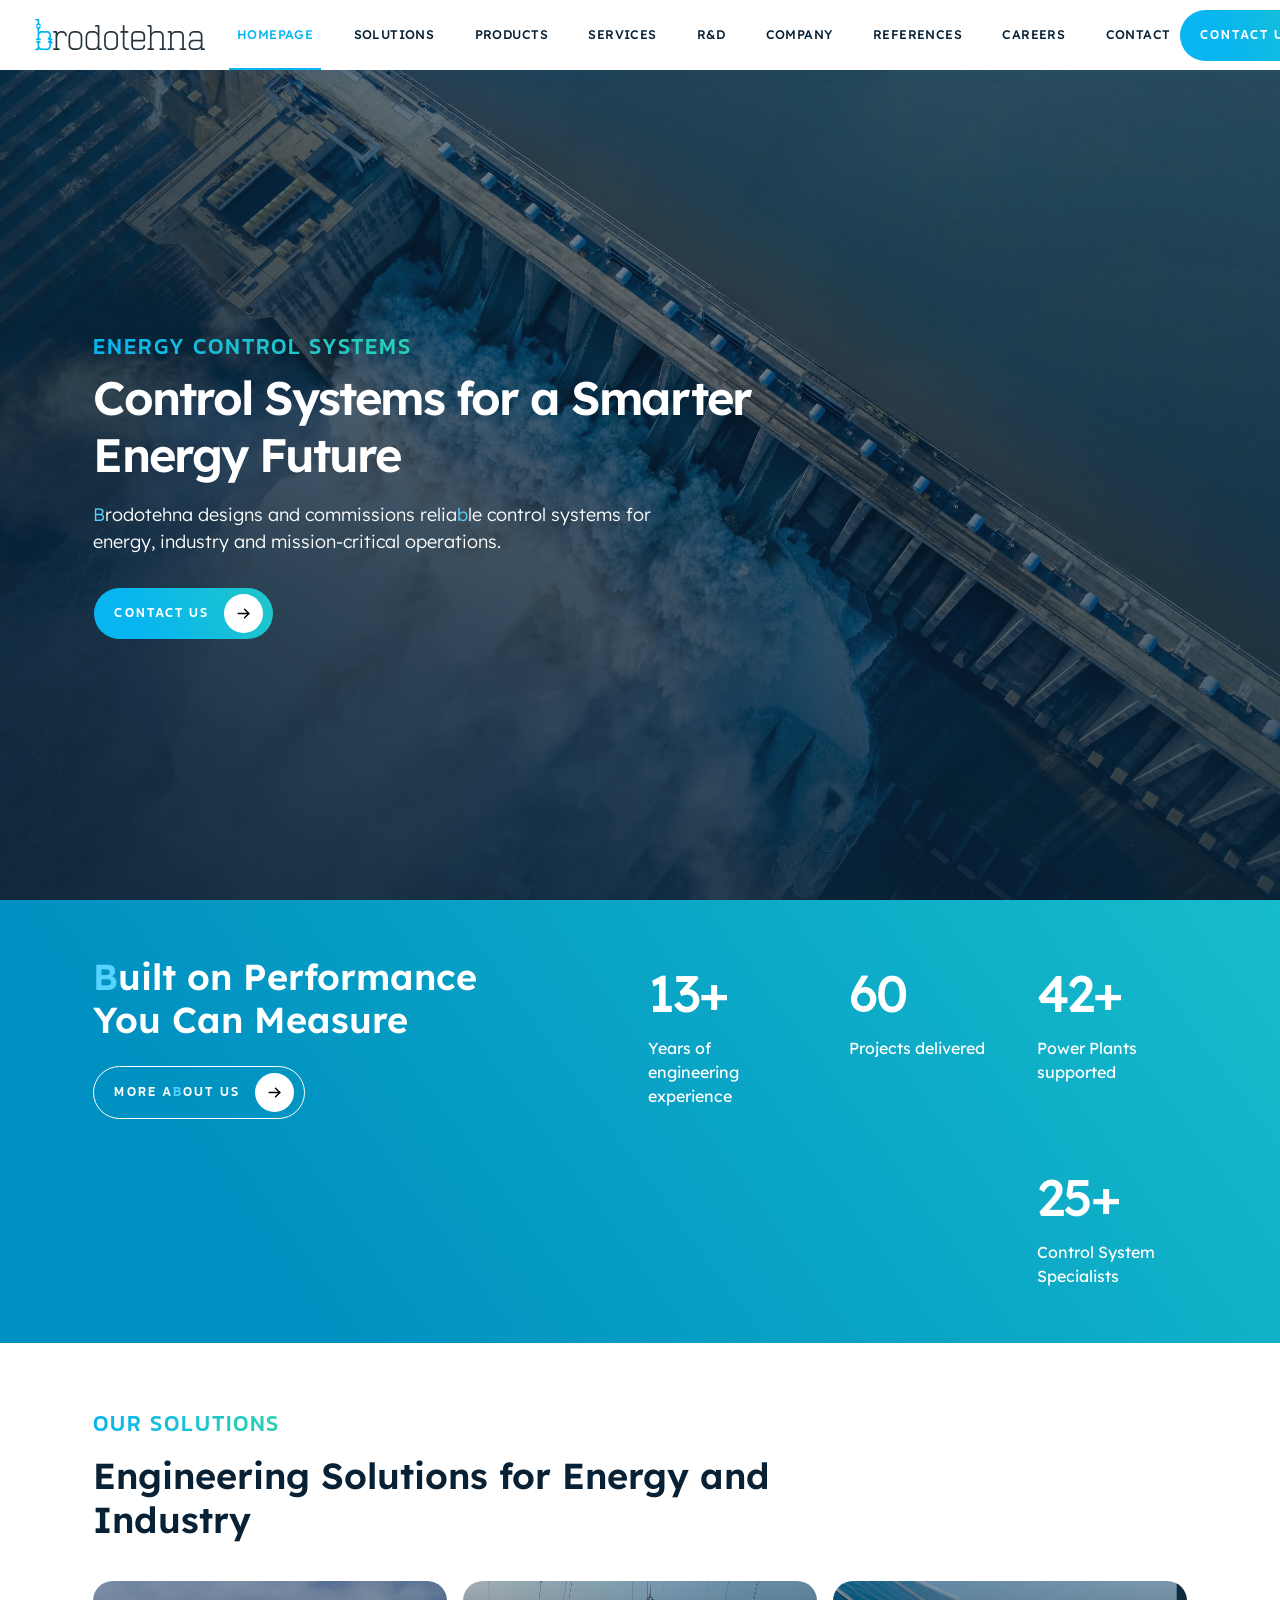
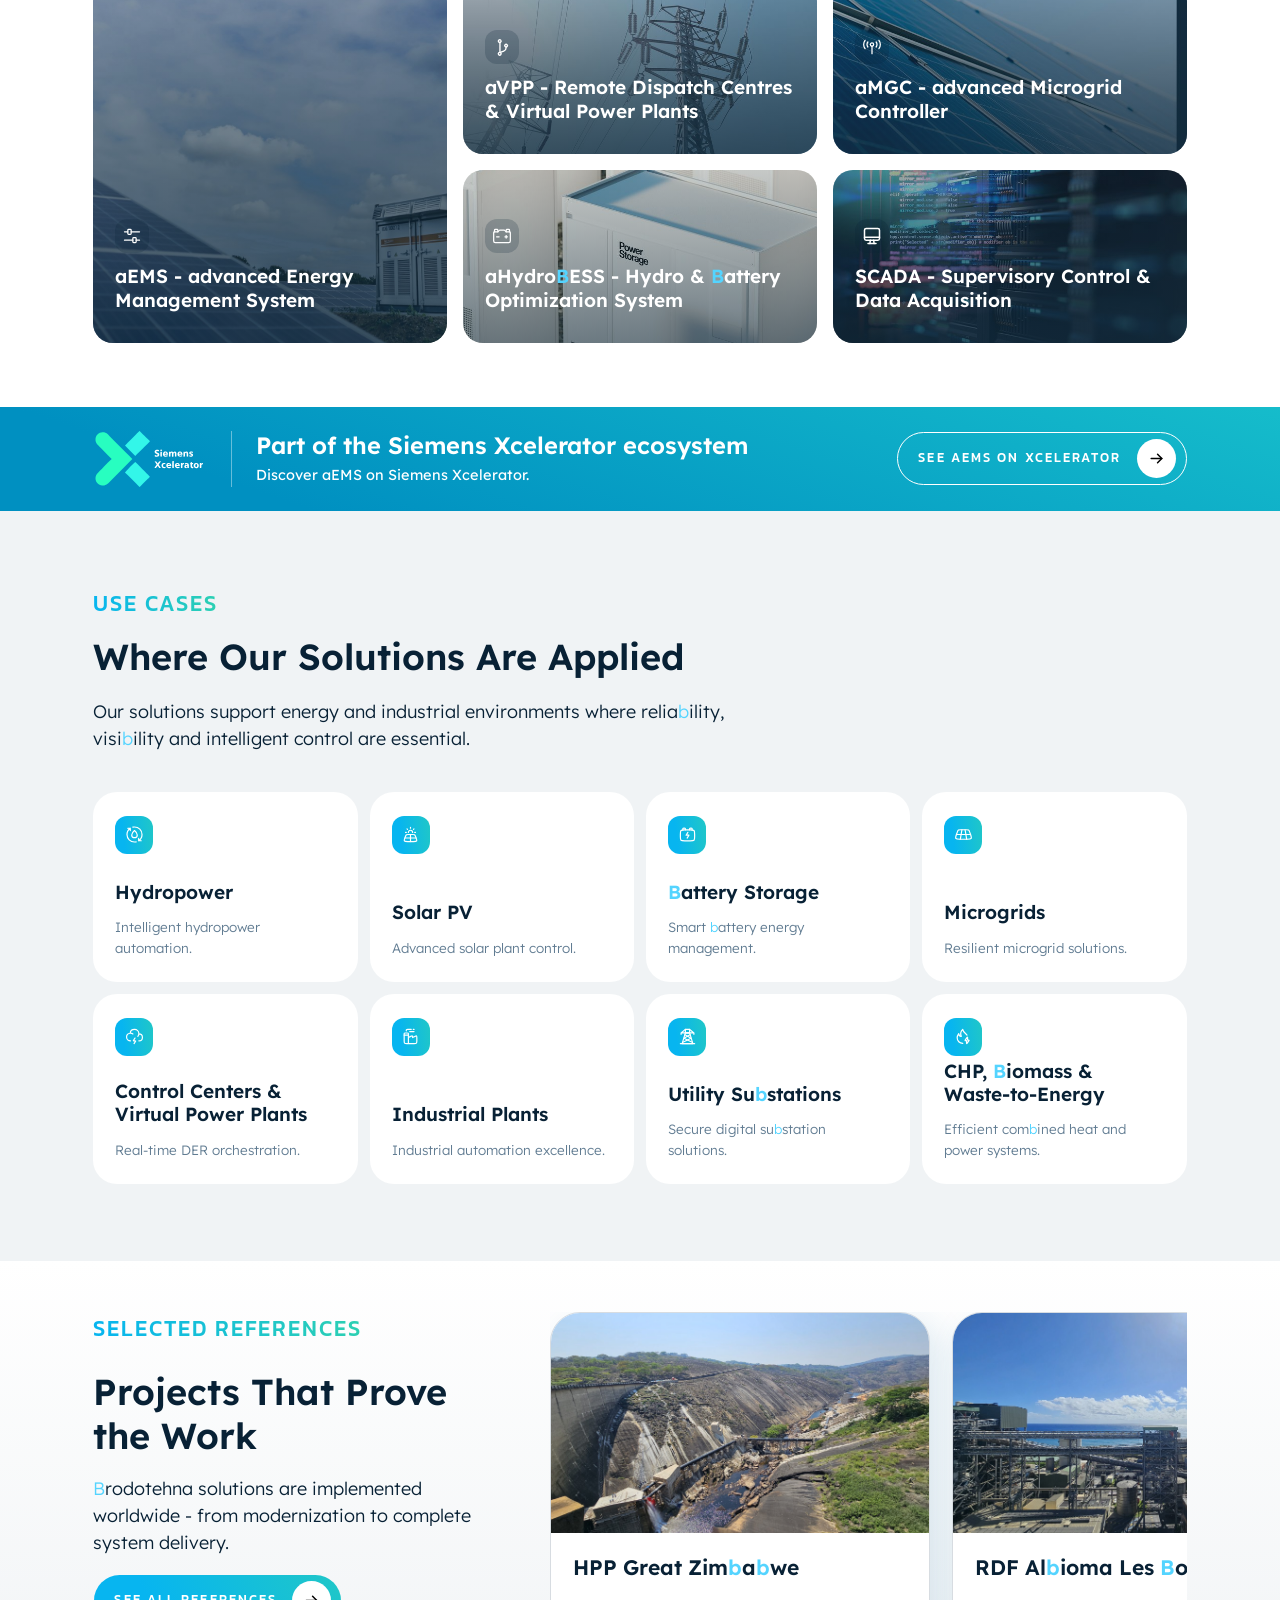
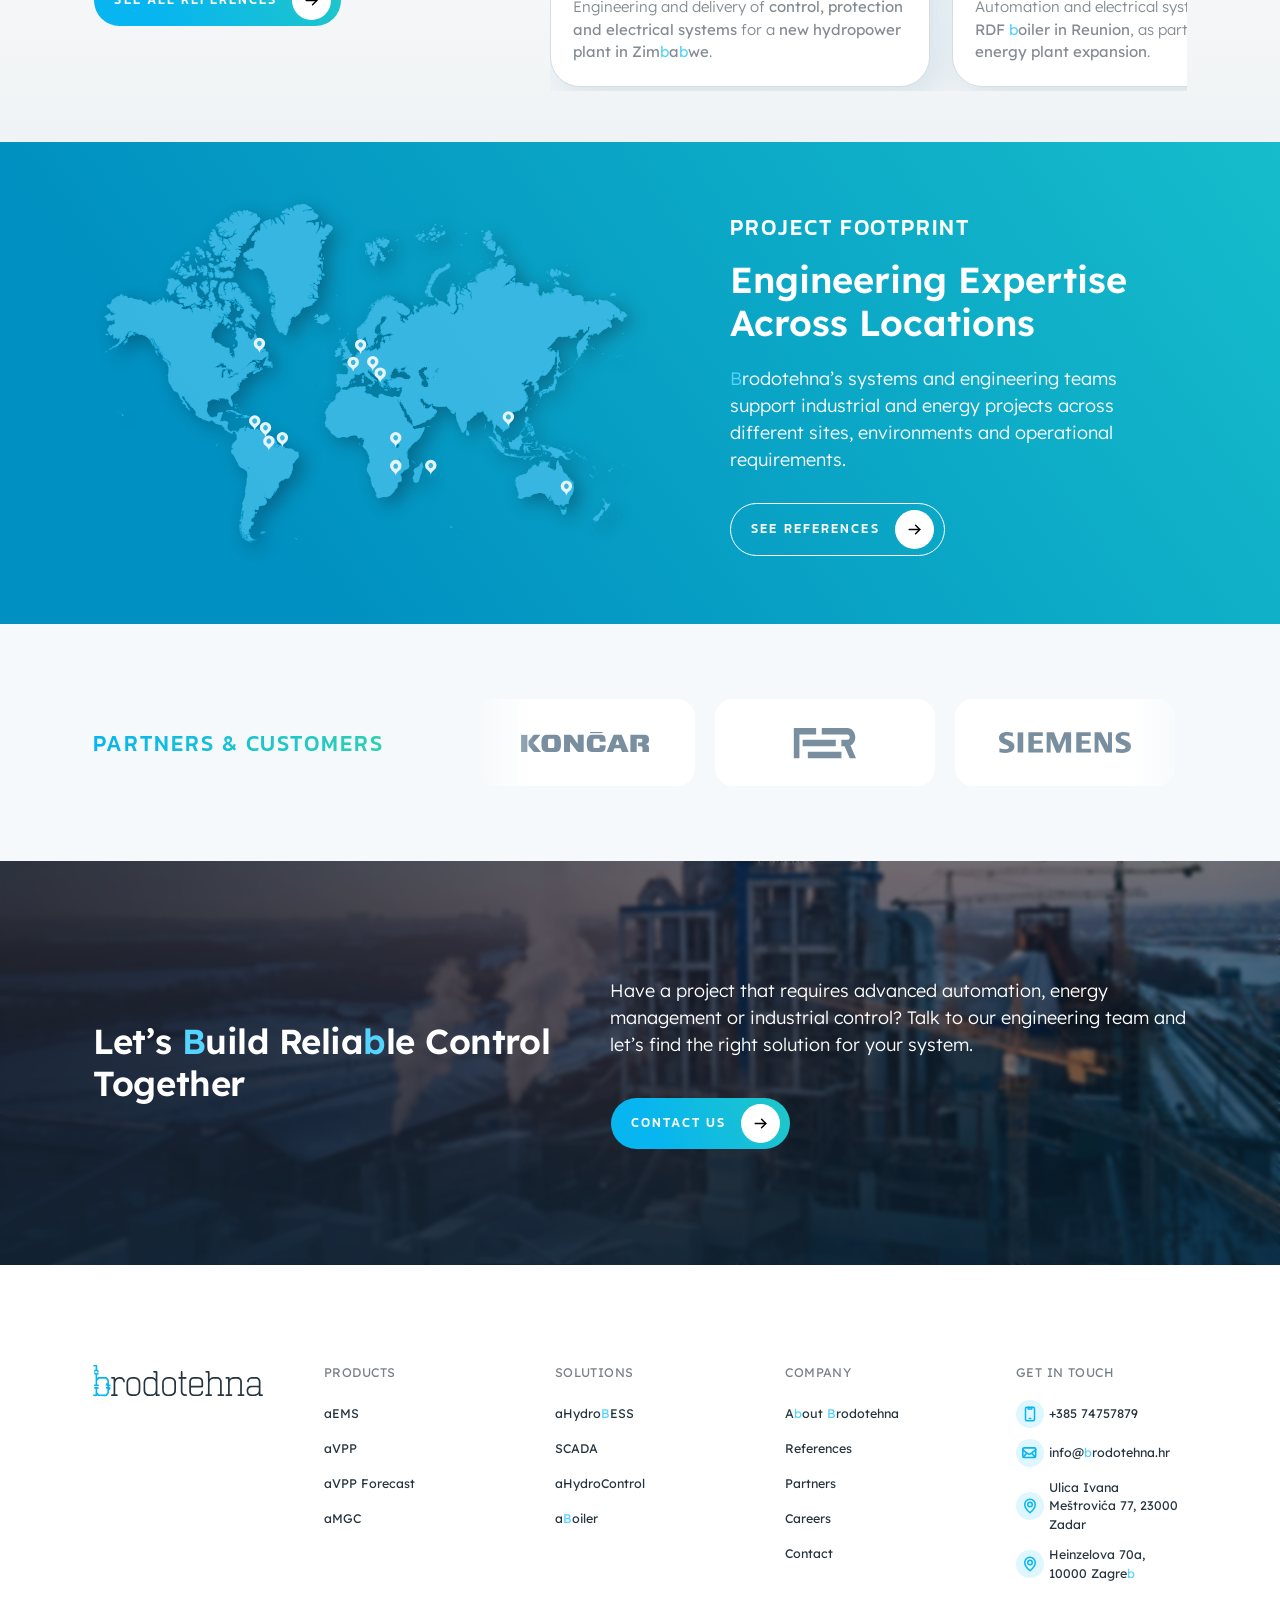
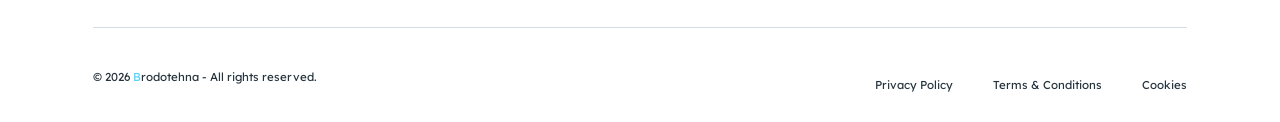
==== commit fad0a73e: "added PRODUCTS, homepage fixes" ====
--- a/index.html
+++ b/index.html
@@ -49,6 +49,7 @@
         <ul class="navbar-nav bth-navbar__nav">
           <li class="nav-item"><a class="nav-link active" href="index.html">Homepage</a></li>
           <li class="nav-item"><a class="nav-link" href="solutions.html">Solutions</a></li>
+          <li class="nav-item"><a class="nav-link" href="products.html">Products</a></li>
           <li class="nav-item"><a class="nav-link" href="services.html">Services</a></li>
           <li class="nav-item"><a class="nav-link" href="rd.html">R&amp;D</a></li>
           <li class="nav-item"><a class="nav-link" href="company.html">Company</a></li>
@@ -134,40 +135,44 @@
           <h2 class="bth-section-title">Engineering Solutions for Energy and Industry</h2>
         </div>
         <div class="bth-home-solutions__grid" data-aos="fade-up">
-          <a href="solutions.html#solution-1" class="bth-home-solutions__item bth-home-solutions__item--featured">
+          <a href="products.html#solution-1" class="bth-home-solutions__item bth-home-solutions__item--featured">
             <img src="assets/img/brodotehna/homepage-solution-avpp-optimized.jpg" alt="Solar and battery storage site">
             <span class="bth-home-solutions__icon"><img src="assets/img/brodotehna/icon-settings-filter.svg" alt=""></span>
             <span class="bth-home-solutions__label">
               <b>aEMS - advanced Energy Management System</b>
-              <em>Optimize the way energy is produced, stored and consumed across complex industrial and energy systems.</em>
+              <em>Optimize energy production, storage and consumption.</em>
             </span>
           </a>
-          <a href="solutions.html#solution-2" class="bth-home-solutions__item">
+          <a href="products.html#solution-2" class="bth-home-solutions__item">
             <img src="assets/img/brodotehna/homepage-solution-amgc-optimized.jpg" alt="High-voltage transmission tower">
             <span class="bth-home-solutions__icon"><img src="assets/img/brodotehna/icon-filter-settings-sort.svg" alt=""></span>
             <span class="bth-home-solutions__label">
               <b>aVPP - Remote Dispatch Centres &amp; Virtual Power Plants</b>
+              <em>Coordinate distributed energy resources as one system.</em>
             </span>
           </a>
-          <a href="solutions.html#solution-4" class="bth-home-solutions__item">
+          <a href="products.html#solution-4" class="bth-home-solutions__item">
             <img src="assets/img/brodotehna/homepage-solution-scada-optimized.jpg" alt="Solar panel array close-up">
             <span class="bth-home-solutions__icon"><img src="assets/img/brodotehna/icon-cellular-network.svg" alt=""></span>
             <span class="bth-home-solutions__label">
               <b>aMGC - advanced Microgrid Controller</b>
+              <em>Control and optimize microgrid operation in real time.</em>
             </span>
           </a>
-          <a href="solutions.html#solution-5" class="bth-home-solutions__item">
+          <a href="solutions.html#solution-1" class="bth-home-solutions__item">
             <img src="assets/img/brodotehna/homepage-solution-ahydrobess-optimized.jpg" alt="Battery energy storage cabinet">
             <span class="bth-home-solutions__icon"><img src="assets/img/brodotehna/icon-battery-generator.svg" alt=""></span>
             <span class="bth-home-solutions__label">
               <b>aHydro<span class="bth-home-solutions__accent">B</span>ESS - Hydro &amp; <span class="bth-home-solutions__accent">B</span>attery Optimization System</b>
+              <em>Optimize hydropower and battery storage operation.</em>
             </span>
           </a>
-          <a href="solutions.html#solution-6" class="bth-home-solutions__item">
+          <a href="solutions.html#solution-2" class="bth-home-solutions__item">
             <img src="assets/img/brodotehna/homepage-solution-aems-optimized.jpg" alt="Software code overlaying a server room">
             <span class="bth-home-solutions__icon"><img src="assets/img/brodotehna/icon-imac-computer.svg" alt=""></span>
             <span class="bth-home-solutions__label">
               <b>SCADA - Supervisory Control &amp; Data Acquisition</b>
+              <em>Monitor, control and visualize industrial processes in real time.</em>
             </span>
           </a>
         </div>
@@ -202,177 +207,128 @@
           <p>Our solutions support energy and industrial environments where reliability, visibility and intelligent control are essential.</p>
         </div>
         <div class="bth-home-usecases__grid" data-aos="fade-up">
-          <div class="bth-home-usecases__row">
-            <div class="bth-home-usecases__card" style="flex-basis:399px">
-              <span class="bth-home-usecases__icon"><img src="assets/img/brodotehna/icon-water-energy.svg" alt=""></span>
-              <div class="bth-home-usecases__card-text">
-                <h3>Hydropower</h3>
-                <p>Intelligent hydropower automation.</p>
-              </div>
-            </div>
-            <div class="bth-home-usecases__card" style="flex-basis:399px">
-              <span class="bth-home-usecases__icon"><img src="assets/img/brodotehna/icon-fire.svg" alt=""></span>
-              <div class="bth-home-usecases__card-text">
-                <h3>CHP, Biomass &amp; Waste-to-Energy</h3>
-                <p>Efficient combined heat and power systems.</p>
-              </div>
-            </div>
-            <div class="bth-home-usecases__photo" style="flex-basis:467px"><img src="assets/img/brodotehna/homepage-usecases-solar-optimized.jpg" alt="Solar panel close-up"></div>
-            <div class="bth-home-usecases__card" style="flex-basis:330px">
-              <span class="bth-home-usecases__icon"><img src="assets/img/brodotehna/icon-automotive-battery.svg" alt=""></span>
-              <div class="bth-home-usecases__card-text">
-                <h3>Battery Storage</h3>
-                <p>Smart battery energy management.</p>
-              </div>
-            </div>
-          </div>
-          <div class="bth-home-usecases__row">
-            <div class="bth-home-usecases__photo" style="flex-basis:675px"><img src="assets/img/brodotehna/homepage-usecases-dam-optimized.jpg" alt="Hydropower dam"></div>
-            <div class="bth-home-usecases__card" style="flex-basis:468px">
-              <span class="bth-home-usecases__icon"><img src="assets/img/brodotehna/icon-solar-panel-01.svg" alt=""></span>
-              <div class="bth-home-usecases__card-text">
-                <h3>Microgrids</h3>
-                <p>Resilient microgrid solutions.</p>
-              </div>
-            </div>
-            <div class="bth-home-usecases__card" style="flex-basis:468px">
-              <span class="bth-home-usecases__icon"><img src="assets/img/brodotehna/icon-cloud-zap.svg" alt=""></span>
-              <div class="bth-home-usecases__card-text">
-                <h3>Remote Dispatch Centres &amp; Virtual Power Plants</h3>
-                <p>Real-time DER orchestration.</p>
-              </div>
-            </div>
-          </div>
-          <div class="bth-home-usecases__row">
-            <div class="bth-home-usecases__card" style="flex-basis:330px">
-              <span class="bth-home-usecases__icon"><img src="assets/img/brodotehna/icon-factory.svg" alt=""></span>
-              <div class="bth-home-usecases__card-text">
-                <h3>Industrial Plants</h3>
-                <p>Industrial automation excellence.</p>
-              </div>
-            </div>
-            <div class="bth-home-usecases__card" style="flex-basis:330px">
-              <span class="bth-home-usecases__icon"><img src="assets/img/brodotehna/icon-electric-tower.svg" alt=""></span>
-              <div class="bth-home-usecases__card-text">
-                <h3>Utility Substations</h3>
-                <p>Secure digital substation solutions.</p>
-              </div>
-            </div>
-            <div class="bth-home-usecases__card" style="flex-basis:399px">
-              <span class="bth-home-usecases__icon"><img src="assets/img/brodotehna/icon-solar-panel-03.svg" alt=""></span>
-              <div class="bth-home-usecases__card-text">
-                <h3>Solar PV</h3>
-                <p>Advanced solar plant control.</p>
-              </div>
-            </div>
-            <div class="bth-home-usecases__photo" style="flex-basis:537px"><img src="assets/img/brodotehna/homepage-usecases-industrial-optimized.jpg" alt="Industrial plant at night"></div>
+          <div class="bth-home-usecases__card">
+            <span class="bth-home-usecases__icon"><img src="assets/img/brodotehna/icon-water-energy.svg" alt=""></span>
+            <div class="bth-home-usecases__card-text">
+              <h3>Hydropower</h3>
+              <p>Intelligent hydropower automation.</p>
+            </div>
+          </div>
+          <div class="bth-home-usecases__card">
+            <span class="bth-home-usecases__icon"><img src="assets/img/brodotehna/icon-solar-panel-03.svg" alt=""></span>
+            <div class="bth-home-usecases__card-text">
+              <h3>Solar PV</h3>
+              <p>Advanced solar plant control.</p>
+            </div>
+          </div>
+          <div class="bth-home-usecases__card">
+            <span class="bth-home-usecases__icon"><img src="assets/img/brodotehna/icon-automotive-battery.svg" alt=""></span>
+            <div class="bth-home-usecases__card-text">
+              <h3>Battery Storage</h3>
+              <p>Smart battery energy management.</p>
+            </div>
+          </div>
+          <div class="bth-home-usecases__card">
+            <span class="bth-home-usecases__icon"><img src="assets/img/brodotehna/icon-solar-panel-01.svg" alt=""></span>
+            <div class="bth-home-usecases__card-text">
+              <h3>Microgrids</h3>
+              <p>Resilient microgrid solutions.</p>
+            </div>
+          </div>
+          <div class="bth-home-usecases__card">
+            <span class="bth-home-usecases__icon"><img src="assets/img/brodotehna/icon-cloud-zap.svg" alt=""></span>
+            <div class="bth-home-usecases__card-text">
+              <h3>Control Centers &amp; Virtual Power Plants</h3>
+              <p>Real-time DER orchestration.</p>
+            </div>
+          </div>
+          <div class="bth-home-usecases__card">
+            <span class="bth-home-usecases__icon"><img src="assets/img/brodotehna/icon-factory.svg" alt=""></span>
+            <div class="bth-home-usecases__card-text">
+              <h3>Industrial Plants</h3>
+              <p>Industrial automation excellence.</p>
+            </div>
+          </div>
+          <div class="bth-home-usecases__card">
+            <span class="bth-home-usecases__icon"><img src="assets/img/brodotehna/icon-electric-tower.svg" alt=""></span>
+            <div class="bth-home-usecases__card-text">
+              <h3>Utility Substations</h3>
+              <p>Secure digital substation solutions.</p>
+            </div>
+          </div>
+          <div class="bth-home-usecases__card">
+            <span class="bth-home-usecases__icon"><img src="assets/img/brodotehna/icon-fire.svg" alt=""></span>
+            <div class="bth-home-usecases__card-text">
+              <h3>CHP, Biomass &amp; Waste-to-Energy</h3>
+              <p>Efficient combined heat and power systems.</p>
+            </div>
           </div>
         </div>
       </div>
     </section><!-- End Use cases -->
 
     <!-- ======= Selected References =======
-         Intro column (eyebrow/heading/copy/prev-next) fixed width,
-         same recipe as .bth-company-defines__row/__intro, next to a
-         free-scroll strip of all 10 projects - like every other
-         carousel on the site (native scrollbar hidden, edge-fade mask,
-         prev/next nudge via scrollBy, no page counter). Card content/
-         photos reused verbatim from references.html where a project
-         already has a page there. -->
+         Intro column (eyebrow/heading/copy) fixed width, next to a
+         plain free-scroll strip of 6 projects - just image/title/text
+         per card, no tags, no prev/next buttons (trackpad/touch/
+         scrollbar is the only way to scroll). Edge-fade mask dims
+         whichever card is only partially visible at either edge (see
+         .bth-edge-fade-scroll in brodotehna.css + edgeFadeScrollInit()
+         in brodotehna.js), clearing once scrolled to a true start/end.
+         Card content/photos reused verbatim from references.html where
+         a project already has a page there. -->
     <section class="bth-home-references">
       <div class="bth-container bth-home-references__row">
         <div class="bth-home-references__intro" data-aos="fade-up">
           <p class="bth-eyebrow">Selected References</p>
           <h2 class="bth-section-title">Projects That Prove the Work</h2>
           <p class="bth-home-references__copy">Brodotehna solutions are implemented worldwide - from modernization to complete system delivery.</p>
-        </div>
-        <div class="bth-home-references__nav">
-          <button type="button" class="bth-home-references__nav-btn bth-home-references__nav-btn--prev" aria-label="Previous">
-            <img src="assets/img/brodotehna/icon-arrow-dark.svg" alt="">
-          </button>
-          <button type="button" class="bth-home-references__nav-btn bth-home-references__nav-btn--next" aria-label="Next">
-            <img src="assets/img/brodotehna/icon-arrow-dark.svg" alt="">
-          </button>
+          <a href="references.html" class="bth-btn">
+            <span>See All References</span>
+            <span class="bth-btn__icon"><img src="assets/img/brodotehna/icon-arrow.svg" alt=""></span>
+          </a>
         </div>
         <div class="bth-home-references__pages" data-aos="fade-up">
+          <article class="bth-home-references__card">
+            <div class="bth-home-references__media"><img src="assets/img/brodotehna/zimbabwe-optimized.jpg" alt="HPP Great Zimbabwe"></div>
+            <div class="bth-home-references__body">
+              <h3>HPP Great Zimbabwe</h3>
+              <p>Engineering and delivery of <b>control, protection and electrical systems</b> for a <b>new hydropower plant in Zimbabwe</b>.</p>
+            </div>
+          </article>
+          <article class="bth-home-references__card">
+            <div class="bth-home-references__media"><img src="assets/img/brodotehna/rdf-albioma-optimized.jpg" alt="RDF Albioma Les Bois Rouge"></div>
+            <div class="bth-home-references__body">
+              <h3>RDF Albioma Les Bois Rouge</h3>
+              <p>Automation and electrical systems for a <b>new RDF boiler in Reunion</b>, as part of a <b>waste-to-energy plant expansion</b>.</p>
+            </div>
+          </article>
           <article class="bth-home-references__card">
             <div class="bth-home-references__media"><img src="assets/img/brodotehna/perucica-optimized.jpg" alt="HPP Perućica"></div>
             <div class="bth-home-references__body">
               <h3>HPP Perućica</h3>
-              <p>Modernization of turbine governors and unit control systems</p>
-              <div class="bth-home-references__tags"><span>Montenegro</span><span>Hydropower</span><span>Modernization</span></div>
-            </div>
-          </article>
-          <article class="bth-home-references__card">
-            <div class="bth-home-references__media"><img src="assets/img/brodotehna/moco-moco-optimized.jpg" alt="HPP Moco Moco"></div>
-            <div class="bth-home-references__body">
-              <h3>HPP Moco Moco</h3>
-              <p>Engineering and commissioning of control, protection and electrical systems for a new hydropower plant.</p>
-              <div class="bth-home-references__tags"><span>Guyana</span><span>Hydropower</span><span>New Plant</span></div>
+              <p>Modernization of <b>turbine governors and unit control systems</b> at a hydropower plant in <b>Montenegro</b>.</p>
             </div>
           </article>
           <article class="bth-home-references__card">
             <div class="bth-home-references__media"><img src="assets/img/brodotehna/kumu-optimized.jpg" alt="HPP Kumu"></div>
             <div class="bth-home-references__body">
               <h3>HPP Kumu</h3>
-              <p>Control, protection and electrical systems for a new hydropower plant.</p>
-              <div class="bth-home-references__tags"><span>Guyana</span><span>Hydropower</span><span>New Plant</span></div>
-            </div>
-          </article>
-          <article class="bth-home-references__card">
-            <div class="bth-home-references__media"><img src="assets/img/brodotehna/zimbabwe-optimized.jpg" alt="HPP Great Zimbabwe"></div>
-            <div class="bth-home-references__body">
-              <h3>HPP Great Zimbabwe</h3>
-              <p>Engineering and delivery of control, protection and electrical systems for a new hydropower plant.</p>
-              <div class="bth-home-references__tags"><span>Zimbabwe</span><span>Hydropower</span><span>New Plant</span></div>
-            </div>
-          </article>
-          <article class="bth-home-references__card">
-            <div class="bth-home-references__media"><img src="assets/img/brodotehna/nam-mit-luong-optimized.jpg" alt="HPP Nam Mit Luong"></div>
-            <div class="bth-home-references__body">
-              <h3>HPP Nam Mit Luong</h3>
-              <p>Control, protection and medium-voltage systems for a new hydropower plant.</p>
-              <div class="bth-home-references__tags"><span>Vietnam</span><span>Hydropower</span><span>New Plant</span></div>
-            </div>
-          </article>
-          <article class="bth-home-references__card">
-            <div class="bth-home-references__media"><img src="assets/img/brodotehna/rdf-albioma-optimized.jpg" alt="RDF Albioma Les Bois Rouge"></div>
-            <div class="bth-home-references__body">
-              <h3>RDF Albioma Les Bois Rouge</h3>
-              <p>Automation and electrical systems for a new RDF boiler as part of a plant expansion.</p>
-              <div class="bth-home-references__tags"><span>Reunion</span><span>Waste-to-Energy</span><span>Plant Expansion</span></div>
+              <p>Control, protection and electrical systems for a <b>new hydropower plant in Guyana</b>.</p>
             </div>
           </article>
           <article class="bth-home-references__card">
             <div class="bth-home-references__media"><img src="assets/img/brodotehna/montsinery-optimized.jpg" alt="BE Montsinery"></div>
             <div class="bth-home-references__body">
               <h3>BE Montsinery</h3>
-              <p>Control and instrumentation systems for a new biomass power plant.</p>
-              <div class="bth-home-references__tags"><span>French Guiana</span><span>Biomass</span><span>New Plant</span></div>
+              <p>Control and instrumentation systems for a <b>new biomass power plant</b> in <b>French Guiana</b>.</p>
             </div>
           </article>
           <article class="bth-home-references__card">
             <div class="bth-home-references__media"><img src="assets/img/brodotehna/ledo-optimized.jpg" alt="Ledo"></div>
             <div class="bth-home-references__body">
               <h3>Ledo</h3>
-              <p>Modernization and automation of ice cream production lines.</p>
-              <div class="bth-home-references__tags"><span>Croatia</span><span>Food Industry</span><span>Modernization</span></div>
-            </div>
-          </article>
-          <article class="bth-home-references__card">
-            <div class="bth-home-references__media"><img src="assets/img/brodotehna/airbus-optimized.jpg" alt="Airbus"></div>
-            <div class="bth-home-references__body">
-              <h3>Airbus</h3>
-              <p>Automation of cargo loading systems for the Beluga XL aircraft.</p>
-              <div class="bth-home-references__tags"><span>France</span><span>Aerospace</span><span>Automation</span></div>
-            </div>
-          </article>
-          <article class="bth-home-references__card">
-            <div class="bth-home-references__media"><img src="assets/img/brodotehna/alunorf-optimized.jpg" alt="AluNorf"></div>
-            <div class="bth-home-references__body">
-              <h3>AluNorf</h3>
-              <p>Warehouse management and logistics optimization for aluminium production.</p>
-              <div class="bth-home-references__tags"><span>Germany</span><span>Aluminium Industry</span><span>Logistics Optimization</span></div>
+              <p>Modernization and automation of ice cream <b>production lines</b> for the <b>food industry in Croatia</b>.</p>
             </div>
           </article>
         </div>
@@ -450,7 +406,7 @@
   <!-- ======= Footer ======= -->
   <footer class="bth-footer">
     <div class="bth-container">
-      <div class="bth-footer__top row row-cols-1 row-cols-sm-2 row-cols-md-5 gy-5" data-aos="fade-up">
+      <div class="bth-footer__top row row-cols-2 row-cols-md-3 row-cols-xl-5 gy-5" data-aos="fade-up">
         <div class="col bth-footer__col">
           <div class="bth-footer__brand">
             <img src="assets/img/brodotehna/logo-brodotehna.svg" alt="Brodotehna">
@@ -465,27 +421,22 @@
         </div>
 
         <div class="col bth-footer__col">
+          <h4>Products</h4>
+          <ul>
+            <li><a href="products.html#solution-1">aEMS</a></li>
+            <li><a href="products.html#solution-2">aVPP</a></li>
+            <li><a href="products.html#solution-3">aVPP Forecast</a></li>
+            <li><a href="products.html#solution-4">aMGC</a></li>
+          </ul>
+        </div>
+
+        <div class="col bth-footer__col">
           <h4>Solutions</h4>
           <ul>
-            <li><a href="solutions.html#solution-1">aEMS</a></li>
-            <li><a href="solutions.html#solution-2">aVPP</a></li>
-            <li><a href="solutions.html#solution-4">aMGC</a></li>
-            <li><a href="solutions.html#solution-5">aHydroBESS</a></li>
-            <li><a href="solutions.html#solution-6">SCADA</a></li>
-            <li><a href="#">Industrial Automation</a></li>
-          </ul>
-        </div>
-
-        <div class="col bth-footer__col d-none d-md-block">
-          <h4>Industries</h4>
-          <ul>
-            <li><a href="#">Hydropower</a></li>
-            <li><a href="#">Solar PV</a></li>
-            <li><a href="#">Battery Storage</a></li>
-            <li><a href="#">Microgrids</a></li>
-            <li><a href="#">Virtual Power Plants</a></li>
-            <li><a href="#">Industrial Plants</a></li>
-            <li><a href="#">Utility Substations</a></li>
+            <li><a href="solutions.html#solution-1">aHydroBESS</a></li>
+            <li><a href="solutions.html#solution-2">SCADA</a></li>
+            <li><a href="solutions.html#solution-3">aHydroControl</a></li>
+            <li><a href="solutions.html#solution-4">aBoiler</a></li>
           </ul>
         </div>
 
--- a/assets/css/brodotehna.css
+++ b/assets/css/brodotehna.css
@@ -352,7 +352,8 @@
 .bth-services-panel .bth-btn:hover,
 .bth-contact-form .bth-btn:hover,
 .bth-page-header .bth-btn:hover,
-.bth-careers-apply .bth-btn:hover {
+.bth-careers-apply .bth-btn:hover,
+.bth-home-references__intro .bth-btn:hover {
   background: var(--bth-bg-light);
   border-color: var(--bth-primary);
   backdrop-filter: none;
@@ -1198,6 +1199,20 @@
   padding-bottom: 45px;
 }
 
+/* Below md, row-cols-2 pairs the footer's columns up two-per-row
+   instead of stacking every one full-width - but the brand column's
+   170px-wide logo (.bth-footer__brand img) doesn't fit a 50%-width
+   column at small phone sizes. Force just that first column onto its
+   own full-width row; the remaining columns (Products/Solutions/
+   Company/Get in touch) still wrap into a clean 2x2 grid beneath it
+   since they're ordinary row-cols-2 flex children. */
+@media (max-width: 767.98px) {
+  .bth-footer__top > .bth-footer__col:first-child {
+    flex: 0 0 100%;
+    max-width: 100%;
+  }
+}
+
 .bth-footer__brand {
   display: flex;
   flex-direction: column;
@@ -2398,10 +2413,11 @@
 }
 
 /* Shared edge-fade affordance for genuinely user-scrollable strips
-   (.bth-services-tabs-row here, .bth-careers-expect__row and
-   .bth-home-references__pages further down - NOT .bth-partners__
-   viewport, whose marquee loops forever and never has a real start/
-   end). edgeFadeScrollInit() in brodotehna.js adds this class plus
+   (.bth-services-tabs-row here and .bth-careers-expect__row - NOT
+   .bth-partners__viewport, whose marquee loops forever and never has
+   a real start/end, and NOT .bth-home-references__pages, which the
+   client asked to leave with no edge treatment at all).
+   edgeFadeScrollInit() in brodotehna.js adds this class plus
    the --start/--end modifiers once the strip has actually scrolled to
    an edge, so the fade on that side drops out instead of permanently
    implying there's more to scroll in a direction that has none. The
@@ -5276,6 +5292,28 @@
   }
 }
 
+/* Below 576px the intro column's flex-direction:column (set just
+   above) leaves the grid too narrow for the desktop flex-wrap row to
+   naturally pair two 150px items plus their 40px gap (it needs 340px,
+   phones this narrow only have ~300-315px to give it) - every item
+   fell onto its own row despite there being clear room for a 2-up
+   pairing. An explicit 2-column grid pairs them unconditionally
+   instead of leaving it to how much width happens to be left over.
+   Left scoped to just this range (not the full 991px block above) so
+   tablet widths keep the natural flex-wrap, which already reflows
+   into 2-4 per row as space allows. */
+@media (max-width: 575.98px) {
+  .bth-home-stats__grid {
+    display: grid;
+    grid-template-columns: repeat(2, 1fr);
+    gap: 30px 20px;
+  }
+
+  .bth-home-stats__item {
+    max-width: none;
+  }
+}
+
 /* --- Solutions bento ---
    The 5 primary solutions (the same 5 the footer's Solutions column
    links to) as a photo bento: 1 tall featured tile (aEMS) + 4 regular
@@ -5424,12 +5462,30 @@
   color: #54d4ff;
 }
 
+/* Hidden until the tile is hovered/focused (max-height, not
+   display:none, since display can't be transitioned) - the 100px cap
+   is just a generous ceiling for the transition to animate toward,
+   not the actual rendered height, which overflow:hidden still clamps
+   to the real (shorter) text content. Written generically against any
+   .bth-home-solutions__label em, so it applies the same way to every
+   tile, not just the featured one that currently has description
+   text. */
 .bth-home-solutions__label em {
   font-style: normal;
   font-family: var(--bth-font-heading);
   font-weight: 300;
   font-size: 14px;
   color: #fff;
+  max-height: 0;
+  opacity: 0;
+  overflow: hidden;
+  transition: max-height 0.35s ease, opacity 0.25s ease;
+}
+
+.bth-home-solutions__item:hover .bth-home-solutions__label em,
+.bth-home-solutions__item:focus-visible .bth-home-solutions__label em {
+  max-height: 100px;
+  opacity: 1;
 }
 
 /* display:flex below 992px (not another grid-template tweak) - a
@@ -5454,8 +5510,14 @@
     font-size: 17px;
   }
 
+  /* Always visible here (not gated behind :hover/:focus-visible like
+     the desktop rule above) - touch devices have no hover state, so
+     the hover-reveal would otherwise leave this text permanently
+     unreachable below the desktop breakpoint. */
   .bth-home-solutions__label em {
     font-size: 13px;
+    max-height: 100px;
+    opacity: 1;
   }
 }
 
@@ -5586,35 +5648,36 @@
   }
 }
 
-/* 3 explicit flex rows (not one CSS grid) - each row in the design
-   has its OWN mix of tile widths (e.g. row 1 is 399/399/467/330, row 2
-   is 675/468/468), which a single grid's shared column tracks can't
-   express. Every tile's flex-basis (set inline in the HTML, in px,
-   matching the design 1:1) grows/shrinks together via flex-grow/shrink
-   so a row keeps its tiles' relative proportions at any width, instead
-   of every tile just being equal. */
+/* Uniform flex-wrap grid (not CSS grid) - 4 equal columns on desktop,
+   2 on mobile (see the media query below). Every card shares the same
+   flex-basis, so a full row is perfectly even; flex-wrap means a
+   short last row (fewer cards than the column count) still has its
+   cards grow to fill the row instead of leaving empty trailing
+   columns, which a plain CSS grid wouldn't do on its own. With
+   exactly 8 cards both the 4-col and 2-col layouts divide evenly
+   anyway, but this keeps it correct if a card is ever added/removed. */
 .bth-home-usecases__grid {
   display: flex;
-  flex-direction: column;
-  gap: 20px;
-}
-
-.bth-home-usecases__row {
-  display: flex;
-  gap: 20px;
-}
-
-.bth-home-usecases__card,
-.bth-home-usecases__photo {
-  flex: 1 1 0;
-  min-width: 0;
-}
-
+  flex-wrap: wrap;
+  align-items: flex-start;
+  gap: 12px;
+}
+
+/* min-height (not a fixed height) - a 2-line title like "Control
+   Centers & Virtual Power Plants" needs more room than a 1-line one
+   like "Hydropower", and align-items:flex-start above (not the
+   flex default stretch) means that growth doesn't force every other
+   card sharing its row to stretch to match, so short-title cards
+   stay at the 190px floor while long-title ones grow taller - matches
+   the design, where row 2's two 2-line cards are visibly taller than
+   their row-mates instead of every card being forced to one height. */
 .bth-home-usecases__card {
+  flex: 1 1 calc(25% - 9px);
+  min-width: 240px;
   background: #fff;
   border-radius: 24px;
   padding: 24px 22px;
-  height: 190px;
+  min-height: 190px;
   display: flex;
   flex-direction: column;
   justify-content: space-between;
@@ -5664,45 +5727,17 @@
   margin: 0;
 }
 
-.bth-home-usecases__photo {
-  border-radius: 24px;
-  overflow: hidden;
-  height: 190px;
-}
-
-.bth-home-usecases__photo img {
-  width: 100%;
-  height: 100%;
-  object-fit: cover;
-  display: block;
-}
-
-/* Below 992px this becomes one continuous 2-column grid in source
-   order, not 3 stacked single-column rows - display:contents on each
-   .row un-boxes it (the row stops being a layout element, without
-   removing its cards/photos from the DOM) so every tile becomes a
-   direct grid item of .bth-home-usecases__grid and auto-flows across
-   2 columns. align-items is grid's own default (stretch), so a card
-   next to a tall photo in the same row stretches to match it - the
-   inline flex-basis values from the desktop row layout are simply
-   ignored once their parent isn't display:flex any more. */
+/* Below 992px, 2 equal columns instead of 4 - same flex-wrap idea as
+   the desktop grid above, just a different flex-basis split. */
 @media (max-width: 991px) {
   .bth-home-usecases__grid {
-    display: grid;
-    grid-template-columns: 1fr 1fr;
-    gap: 16px;
-  }
-
-  .bth-home-usecases__row {
-    display: contents;
+    gap: 12px;
   }
 
   .bth-home-usecases__card {
+    flex-basis: calc(50% - 6px);
+    min-width: 100px;
     height: auto;
-    min-height: 175px;
-  }
-
-  .bth-home-usecases__photo {
     min-height: 175px;
   }
 
@@ -5718,10 +5753,6 @@
 @media (max-width: 480px) {
   .bth-home-usecases__card {
     padding: 20px 18px;
-    min-height: 150px;
-  }
-
-  .bth-home-usecases__photo {
     min-height: 150px;
   }
 }
@@ -5743,9 +5774,7 @@
 .bth-home-references__row {
   display: grid;
   grid-template-columns: 380px 1fr;
-  grid-template-areas:
-    "intro pages"
-    "nav   pages";
+  grid-template-areas: "intro pages";
   align-items: start;
   column-gap: clamp(40px, 6vw, 90px);
   row-gap: 18px;
@@ -5756,6 +5785,15 @@
   display: flex;
   flex-direction: column;
   gap: 18px;
+}
+
+/* align-self:flex-start (not the column's default stretch) - .bth-btn
+   is inline-flex and normally hugs its own content width, but as a
+   flex-column child here it was stretching to the full 380px column
+   width instead, leaving a large empty gradient past the icon circle
+   instead of a snug pill around the text. */
+.bth-home-references__intro .bth-btn {
+  align-self: flex-start;
 }
 
 .bth-home-references__intro h2 {
@@ -5776,84 +5814,46 @@
   }
 }
 
-/* Same circle + hover language as .bth-btn__icon (the navbar's
-   Contact Us button): white circle at rest, brand gradient fill on
-   hover, icon flips from dark to white with it - just a free-standing
-   button here instead of living inside a .bth-btn. No page counter
-   between them (just the two buttons) - the strip below is freely
-   scrollable, these just nudge it by one card. */
-.bth-home-references__nav {
-  grid-area: nav;
-  display: flex;
-  align-items: center;
-  gap: 22px;
-}
-
-.bth-home-references__nav-btn {
-  width: 50px;
-  height: 50px;
-  border-radius: 50%;
-  border: none;
-  background: #fff;
-  box-shadow: 1px 1px 12px 0 rgba(107, 145, 207, 0.08);
-  display: flex;
-  align-items: center;
-  justify-content: center;
-  cursor: pointer;
-  flex-shrink: 0;
-  padding: 0;
-  transition: background 0.3s;
-}
-
-.bth-home-references__nav-btn:hover {
-  background: linear-gradient(83deg, var(--bth-primary) 24.5%, var(--bth-teal) 139.66%);
-  box-shadow: none;
-}
-
-.bth-home-references__nav-btn img {
-  width: 17px;
-  height: 17px;
-  transition: filter 0.3s;
-}
-
-.bth-home-references__nav-btn:hover img {
-  filter: brightness(0) invert(1);
-}
-
-.bth-home-references__nav-btn--prev img {
-  transform: rotate(180deg);
-}
-
 /* Free horizontal scroll strip, same pattern as .bth-careers-expect__row
-   elsewhere on the site - no paging/counter, the whole 10-card list is
-   always in the DOM and just scrolls. flex-basis is a fixed px (not
-   1 1 0 splitting the row) so cards keep a consistent width regardless
-   of how many happen to fit in the visible area, with the next card
-   peeking in at the edge as a scroll affordance. Native scrollbar
-   hidden (scrollbar-width/::-webkit-scrollbar) - the edge-fade mask
-   itself comes from .bth-edge-fade-scroll (added by JS), same as
-   .bth-careers-expect__row - the prev/next buttons are the intended
-   way to scroll, this is just a fallback for trackpad/touch. */
+   elsewhere on the site - no paging/counter/buttons, the whole 6-card
+   list is always in the DOM and just scrolls (trackpad/touch/native
+   scrollbar, the last hidden via scrollbar-width/::-webkit-scrollbar,
+   plus wheel-redirect and click-drag for a desktop mouse - see
+   referencesScrollInit() in brodotehna.js). No scroll-snap - it forced
+   every scroll gesture to come to rest on a card boundary, which read
+   as jerky/stuck rather than a fluid free scroll. flex-basis is a
+   fixed px (not 1 1 0 splitting the row) so cards keep a consistent
+   width regardless of how many happen to fit in the visible area,
+   with the next card peeking in at the edge as a scroll affordance. */
 .bth-home-references__pages {
   grid-area: pages;
   min-width: 0;
   display: flex;
   gap: 22px;
   overflow-x: auto;
-  scroll-snap-type: x mandatory;
   padding-bottom: 4px;
   -webkit-overflow-scrolling: touch;
   scrollbar-width: none;
+  cursor: grab;
 }
 
 .bth-home-references__pages::-webkit-scrollbar {
   display: none;
+}
+
+/* referencesScrollInit() in brodotehna.js toggles this during an
+   active click-drag pan - user-select:none only while dragging (not
+   permanently) so a card's text stays selectable the rest of the
+   time, and dragging doesn't smear a text selection across the
+   strip as the cursor moves. */
+.bth-home-references__pages--dragging {
+  cursor: grabbing;
+  user-select: none;
 }
 
 .bth-home-references__card {
   flex: 0 0 380px;
   min-width: 0;
-  scroll-snap-align: start;
   background: #fff;
   border: 1px solid var(--bth-border);
   border-radius: 30px;
@@ -5895,33 +5895,12 @@
   margin: 0;
 }
 
-.bth-home-references__tags {
-  display: flex;
-  flex-wrap: wrap;
-  gap: 8px;
-}
-
-.bth-home-references__tags span {
-  background: var(--bth-bg-light);
-  color: #04aae3;
-  font-family: var(--bth-font-heading);
-  font-weight: 500;
-  font-size: 13.5px;
-  padding: 6px 12px;
-  border-radius: 21px;
-}
-
 @media (max-width: 991px) {
   .bth-home-references__row {
     grid-template-columns: 1fr;
     grid-template-areas:
       "intro"
-      "pages"
-      "nav";
-  }
-
-  .bth-home-references__nav {
-    justify-content: center;
+      "pages";
   }
 
   /* flex-basis:88% (not the desktop 380px) leaves the next card
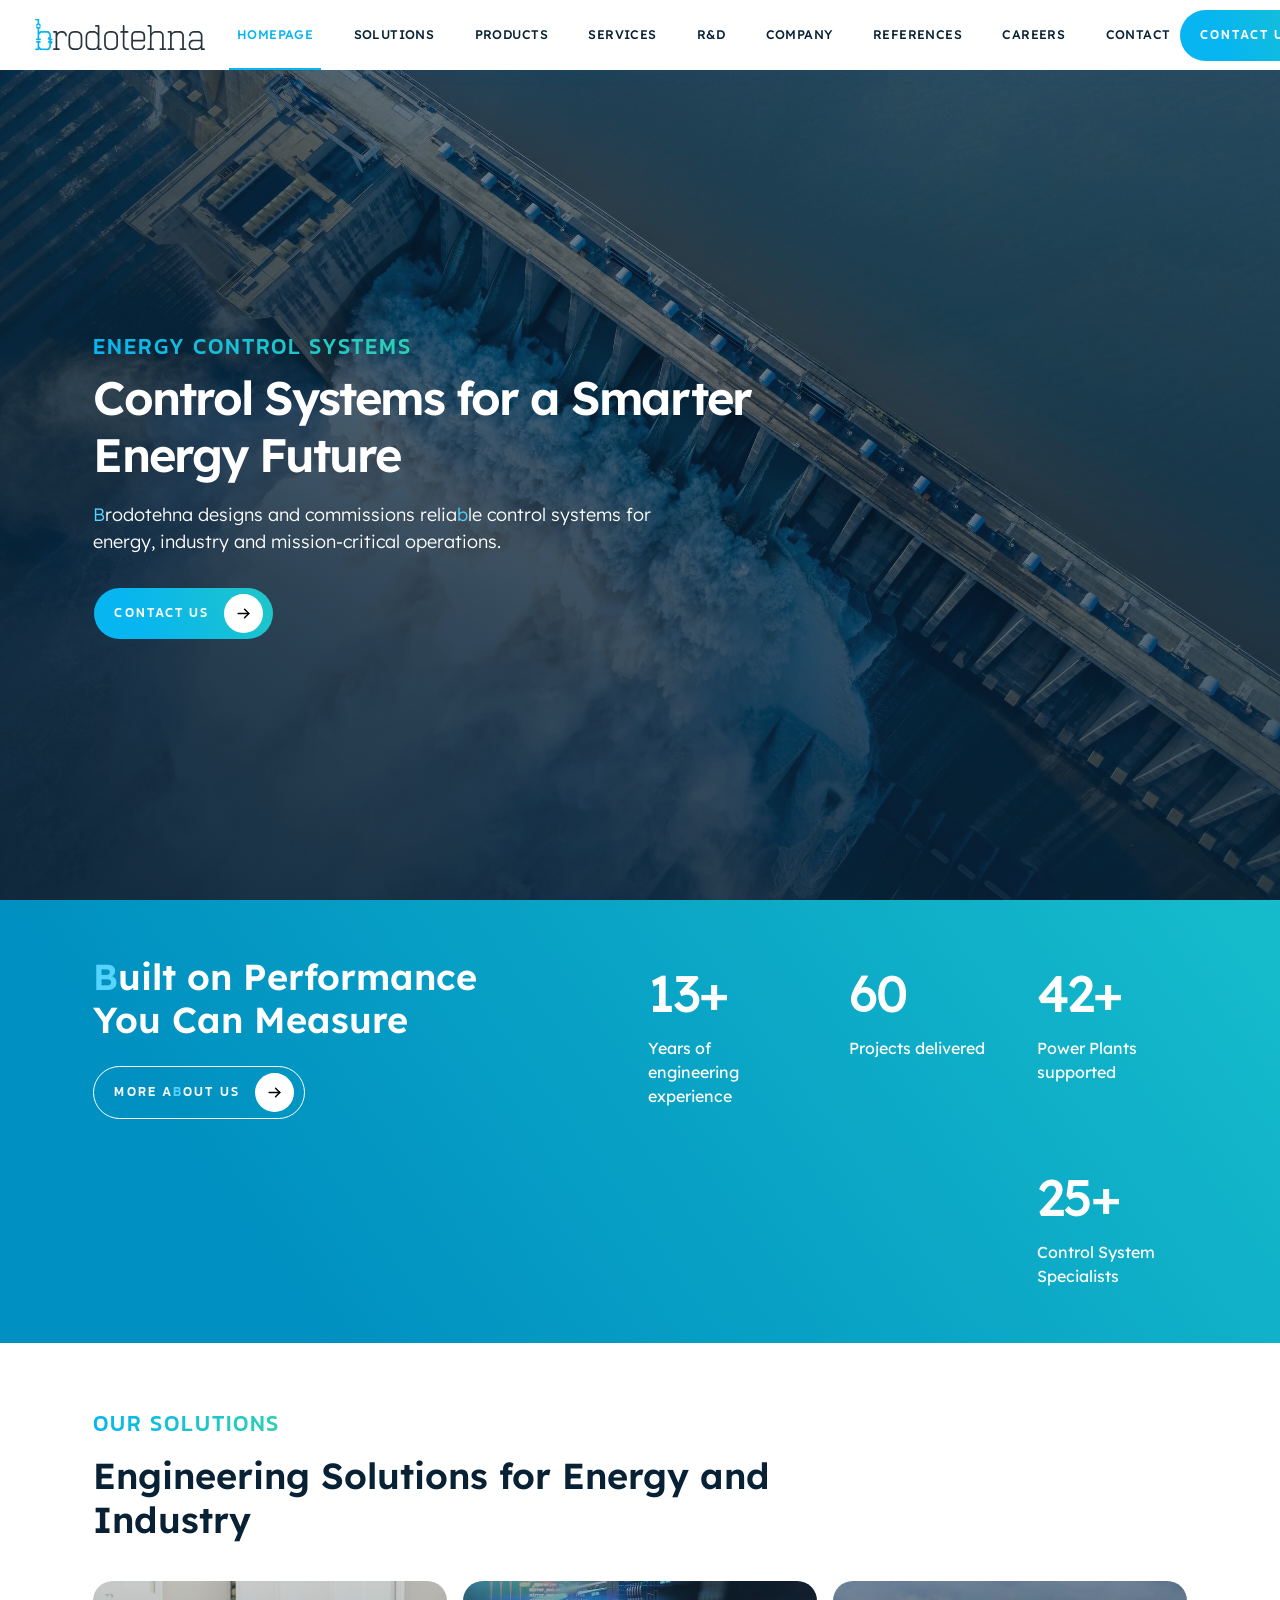
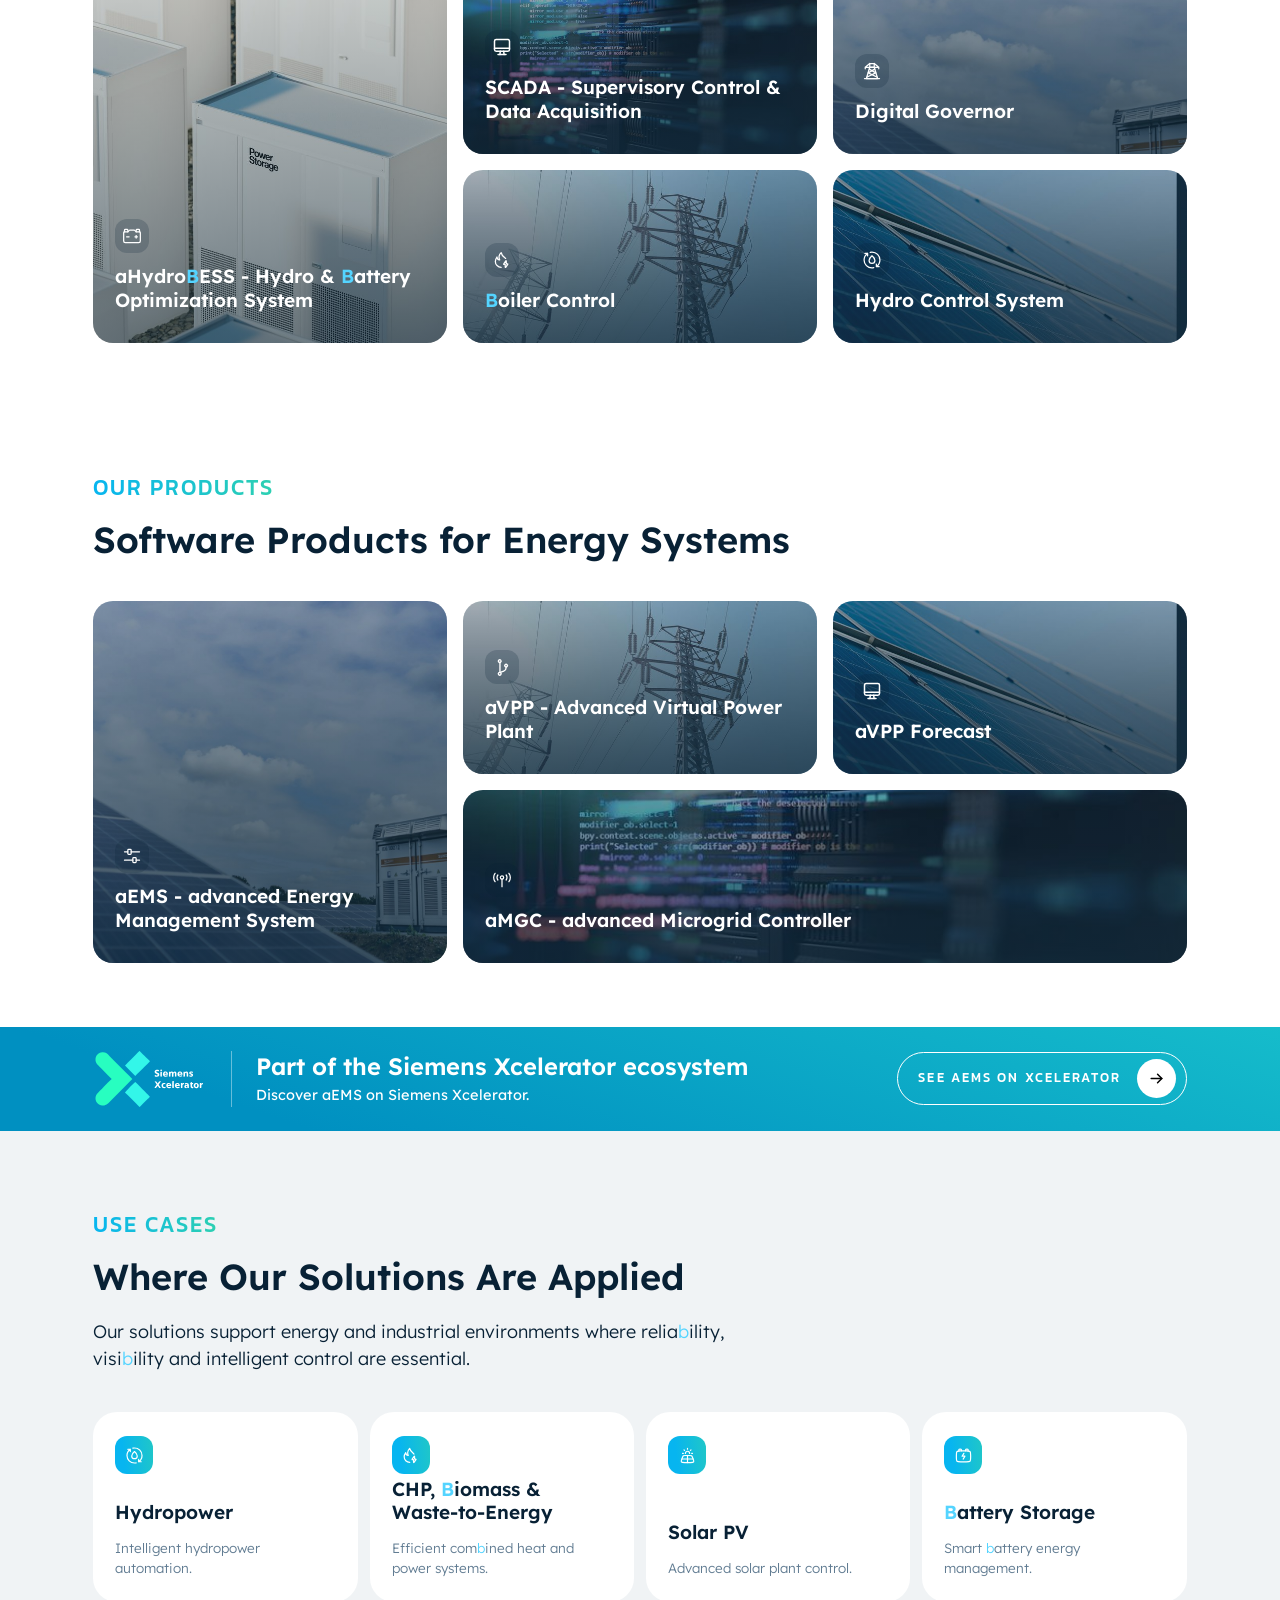
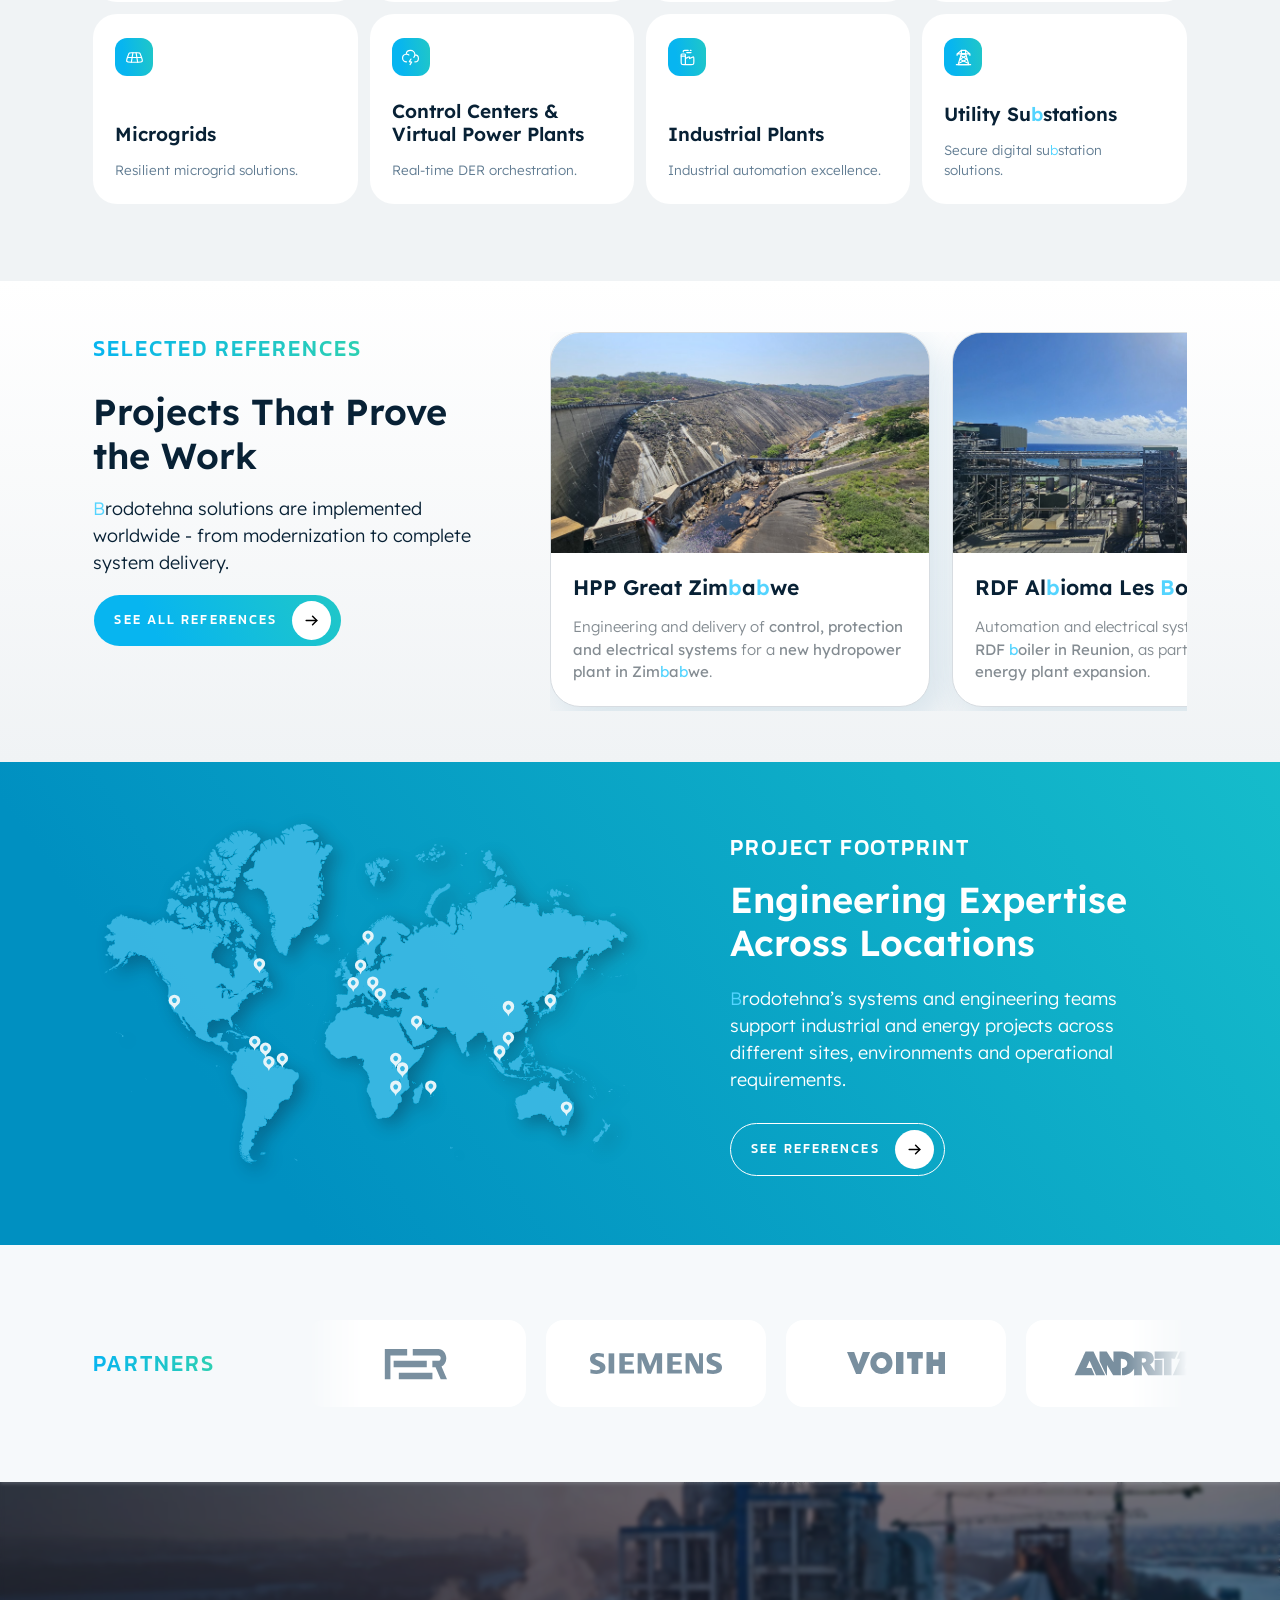
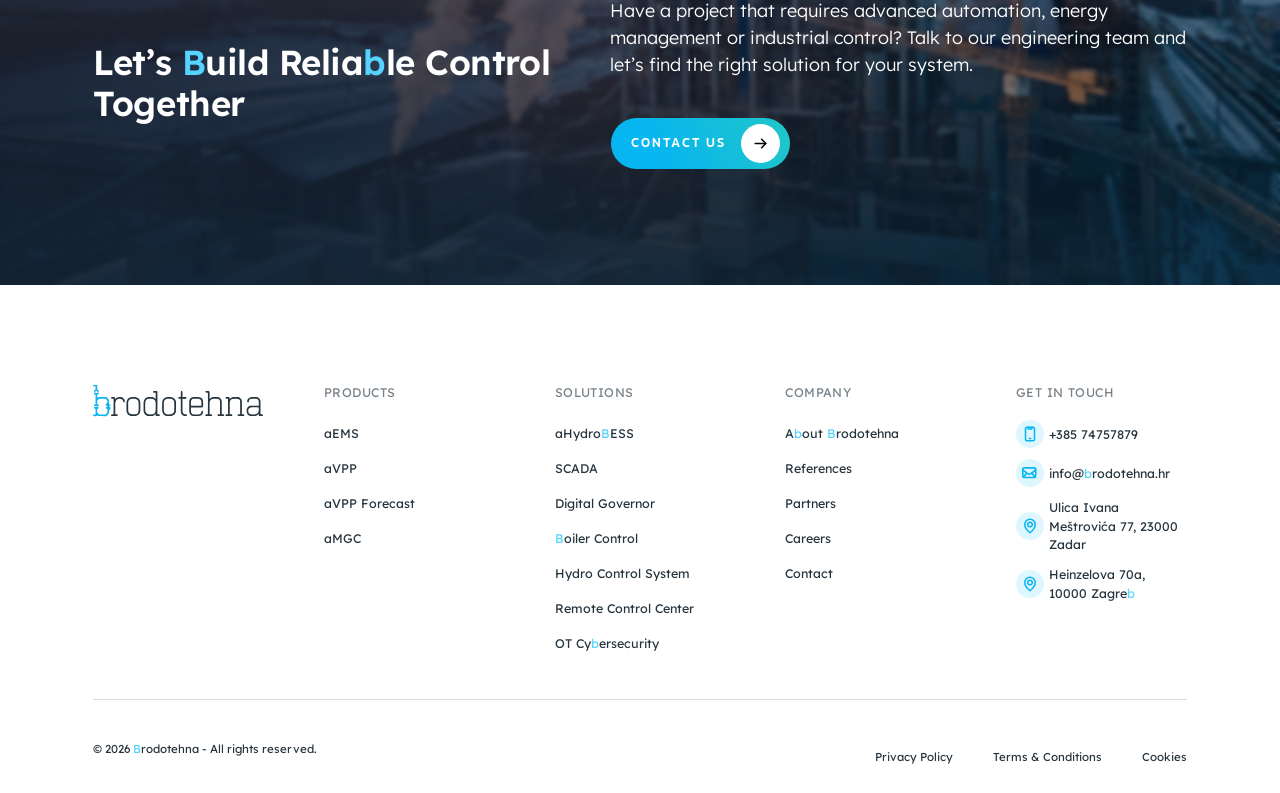
==== commit a97b50df: "fixes" ====
--- a/index.html
+++ b/index.html
@@ -124,10 +124,13 @@
     </section><!-- End Stats -->
 
     <!-- ======= Solutions bento =======
-         5 primary solutions (the same 5 the footer's Solutions column
-         links to) as a photo bento - 1 tall featured tile + 4 regular
+         Curated 5 of the Solutions page's 7 cards (same "not exhaustive"
+         precedent the single combined bento used before the Products
+         page split) as a photo bento - 1 tall featured tile + 4 regular
          in a 3-equal-column grid, same gradient-overlay-on-photo
-         technique as .bth-company-timeline__media/__stat. -->
+         technique as .bth-company-timeline__media/__stat. Photos are
+         reused placeholders (not every tile has its own dedicated
+         photo yet) - swap for real photography per tile when available. -->
     <section class="bth-home-solutions">
       <div class="bth-container">
         <div class="bth-home-solutions__head" data-aos="fade-up">
@@ -135,6 +138,65 @@
           <h2 class="bth-section-title">Engineering Solutions for Energy and Industry</h2>
         </div>
         <div class="bth-home-solutions__grid" data-aos="fade-up">
+          <a href="solutions.html#solution-1" class="bth-home-solutions__item bth-home-solutions__item--featured">
+            <img src="assets/img/brodotehna/homepage-solution-ahydrobess-optimized.jpg" alt="Battery energy storage cabinet">
+            <span class="bth-home-solutions__icon"><img src="assets/img/brodotehna/icon-battery-generator.svg" alt=""></span>
+            <span class="bth-home-solutions__label">
+              <b>aHydro<span class="bth-home-solutions__accent">B</span>ESS - Hydro &amp; <span class="bth-home-solutions__accent">B</span>attery Optimization System</b>
+              <em>Optimize hydropower and battery storage operation.</em>
+            </span>
+          </a>
+          <a href="solutions.html#solution-2" class="bth-home-solutions__item">
+            <img src="assets/img/brodotehna/homepage-solution-aems-optimized.jpg" alt="Software code overlaying a server room">
+            <span class="bth-home-solutions__icon"><img src="assets/img/brodotehna/icon-imac-computer.svg" alt=""></span>
+            <span class="bth-home-solutions__label">
+              <b>SCADA - Supervisory Control &amp; Data Acquisition</b>
+              <em>Monitor, control and visualize industrial processes in real time.</em>
+            </span>
+          </a>
+          <a href="solutions.html#solution-3" class="bth-home-solutions__item">
+            <img src="assets/img/brodotehna/homepage-solution-avpp-optimized.jpg" alt="Solar and battery storage site">
+            <span class="bth-home-solutions__icon"><img src="assets/img/brodotehna/icon-electric-tower.svg" alt=""></span>
+            <span class="bth-home-solutions__label">
+              <b>Digital Governor</b>
+              <em>Precise governor control for hydro turbines.</em>
+            </span>
+          </a>
+          <a href="solutions.html#solution-4" class="bth-home-solutions__item">
+            <img src="assets/img/brodotehna/homepage-solution-amgc-optimized.jpg" alt="High-voltage transmission tower">
+            <span class="bth-home-solutions__icon"><img src="assets/img/brodotehna/icon-fire.svg" alt=""></span>
+            <span class="bth-home-solutions__label">
+              <b>Boiler Control</b>
+              <em>Optimized combustion and steam plant control.</em>
+            </span>
+          </a>
+          <a href="solutions.html#solution-5" class="bth-home-solutions__item">
+            <img src="assets/img/brodotehna/homepage-solution-scada-optimized.jpg" alt="Solar panel array close-up">
+            <span class="bth-home-solutions__icon"><img src="assets/img/brodotehna/icon-water-energy.svg" alt=""></span>
+            <span class="bth-home-solutions__label">
+              <b>Hydro Control System</b>
+              <em>Integrated control for small and medium hydropower plants.</em>
+            </span>
+          </a>
+        </div>
+      </div>
+    </section><!-- End Solutions bento -->
+
+    <!-- ======= Products bento =======
+         The 4 standalone named products from products.html - 1
+         featured tile + 3 regular. Same .bth-home-solutions cosmetics
+         as the Solutions bento above (photo/icon/label/hover are
+         generic, not section-specific), but its own grid placement via
+         the .bth-home-solutions__grid--products modifier (see
+         brodotehna.css) since there are 4 tiles here, not 5. Photos
+         are reused placeholders, same caveat as the Solutions bento. -->
+    <section class="bth-home-solutions">
+      <div class="bth-container">
+        <div class="bth-home-solutions__head" data-aos="fade-up">
+          <p class="bth-eyebrow">Our Products</p>
+          <h2 class="bth-section-title">Software Products for Energy Systems</h2>
+        </div>
+        <div class="bth-home-solutions__grid bth-home-solutions__grid--products" data-aos="fade-up">
           <a href="products.html#solution-1" class="bth-home-solutions__item bth-home-solutions__item--featured">
             <img src="assets/img/brodotehna/homepage-solution-avpp-optimized.jpg" alt="Solar and battery storage site">
             <span class="bth-home-solutions__icon"><img src="assets/img/brodotehna/icon-settings-filter.svg" alt=""></span>
@@ -147,37 +209,29 @@
             <img src="assets/img/brodotehna/homepage-solution-amgc-optimized.jpg" alt="High-voltage transmission tower">
             <span class="bth-home-solutions__icon"><img src="assets/img/brodotehna/icon-filter-settings-sort.svg" alt=""></span>
             <span class="bth-home-solutions__label">
-              <b>aVPP - Remote Dispatch Centres &amp; Virtual Power Plants</b>
+              <b>aVPP - Advanced Virtual Power Plant</b>
               <em>Coordinate distributed energy resources as one system.</em>
             </span>
           </a>
+          <a href="products.html#solution-3" class="bth-home-solutions__item">
+            <img src="assets/img/brodotehna/homepage-solution-scada-optimized.jpg" alt="Solar panel array close-up">
+            <span class="bth-home-solutions__icon"><img src="assets/img/brodotehna/icon-imac-computer.svg" alt=""></span>
+            <span class="bth-home-solutions__label">
+              <b>aVPP Forecast</b>
+              <em>Forecast electricity prices and system imbalance with AI.</em>
+            </span>
+          </a>
           <a href="products.html#solution-4" class="bth-home-solutions__item">
-            <img src="assets/img/brodotehna/homepage-solution-scada-optimized.jpg" alt="Solar panel array close-up">
+            <img src="assets/img/brodotehna/homepage-solution-aems-optimized.jpg" alt="Software code overlaying a server room">
             <span class="bth-home-solutions__icon"><img src="assets/img/brodotehna/icon-cellular-network.svg" alt=""></span>
             <span class="bth-home-solutions__label">
               <b>aMGC - advanced Microgrid Controller</b>
               <em>Control and optimize microgrid operation in real time.</em>
             </span>
           </a>
-          <a href="solutions.html#solution-1" class="bth-home-solutions__item">
-            <img src="assets/img/brodotehna/homepage-solution-ahydrobess-optimized.jpg" alt="Battery energy storage cabinet">
-            <span class="bth-home-solutions__icon"><img src="assets/img/brodotehna/icon-battery-generator.svg" alt=""></span>
-            <span class="bth-home-solutions__label">
-              <b>aHydro<span class="bth-home-solutions__accent">B</span>ESS - Hydro &amp; <span class="bth-home-solutions__accent">B</span>attery Optimization System</b>
-              <em>Optimize hydropower and battery storage operation.</em>
-            </span>
-          </a>
-          <a href="solutions.html#solution-2" class="bth-home-solutions__item">
-            <img src="assets/img/brodotehna/homepage-solution-aems-optimized.jpg" alt="Software code overlaying a server room">
-            <span class="bth-home-solutions__icon"><img src="assets/img/brodotehna/icon-imac-computer.svg" alt=""></span>
-            <span class="bth-home-solutions__label">
-              <b>SCADA - Supervisory Control &amp; Data Acquisition</b>
-              <em>Monitor, control and visualize industrial processes in real time.</em>
-            </span>
-          </a>
-        </div>
-      </div>
-    </section><!-- End Solutions bento -->
+        </div>
+      </div>
+    </section><!-- End Products bento -->
 
     <!-- ======= Siemens Xcelerator banner ======= -->
     <section class="bth-home-xcelerator">
@@ -215,6 +269,13 @@
             </div>
           </div>
           <div class="bth-home-usecases__card">
+            <span class="bth-home-usecases__icon"><img src="assets/img/brodotehna/icon-fire.svg" alt=""></span>
+            <div class="bth-home-usecases__card-text">
+              <h3>CHP, Biomass &amp; Waste-to-Energy</h3>
+              <p>Efficient combined heat and power systems.</p>
+            </div>
+          </div>
+          <div class="bth-home-usecases__card">
             <span class="bth-home-usecases__icon"><img src="assets/img/brodotehna/icon-solar-panel-03.svg" alt=""></span>
             <div class="bth-home-usecases__card-text">
               <h3>Solar PV</h3>
@@ -254,13 +315,6 @@
             <div class="bth-home-usecases__card-text">
               <h3>Utility Substations</h3>
               <p>Secure digital substation solutions.</p>
-            </div>
-          </div>
-          <div class="bth-home-usecases__card">
-            <span class="bth-home-usecases__icon"><img src="assets/img/brodotehna/icon-fire.svg" alt=""></span>
-            <div class="bth-home-usecases__card-text">
-              <h3>CHP, Biomass &amp; Waste-to-Energy</h3>
-              <p>Efficient combined heat and power systems.</p>
             </div>
           </div>
         </div>
@@ -363,17 +417,15 @@
          Exact reuse of References' Partners section/content. -->
     <section class="bth-partners">
       <div class="bth-container">
-        <p class="bth-partners__label">Partners &amp; Customers</p>
+        <p class="bth-partners__label">Partners</p>
         <div class="bth-partners__viewport" data-aos="fade-up">
           <div class="bth-partners__row">
-            <img src="assets/img/brodotehna/partner-logo-1.svg" alt="Partner logo">
             <img src="assets/img/brodotehna/partner-logo-2.svg" alt="Partner logo">
             <img src="assets/img/brodotehna/partner-logo-3.svg" alt="Siemens">
             <img src="assets/img/brodotehna/partner-logo-4.svg" alt="Voith">
             <img src="assets/img/brodotehna/partner-logo-6.svg" alt="Andritz">
           </div>
           <div class="bth-partners__row" aria-hidden="true">
-            <img src="assets/img/brodotehna/partner-logo-1.svg" alt="">
             <img src="assets/img/brodotehna/partner-logo-2.svg" alt="">
             <img src="assets/img/brodotehna/partner-logo-3.svg" alt="">
             <img src="assets/img/brodotehna/partner-logo-4.svg" alt="">
@@ -435,8 +487,11 @@
           <ul>
             <li><a href="solutions.html#solution-1">aHydroBESS</a></li>
             <li><a href="solutions.html#solution-2">SCADA</a></li>
-            <li><a href="solutions.html#solution-3">aHydroControl</a></li>
-            <li><a href="solutions.html#solution-4">aBoiler</a></li>
+            <li><a href="solutions.html#solution-3">Digital Governor</a></li>
+            <li><a href="solutions.html#solution-4">Boiler Control</a></li>
+            <li><a href="solutions.html#solution-5">Hydro Control System</a></li>
+            <li><a href="solutions.html#solution-6">Remote Control Center</a></li>
+            <li><a href="solutions.html#solution-7">OT Cybersecurity</a></li>
           </ul>
         </div>
 
--- a/assets/css/brodotehna.css
+++ b/assets/css/brodotehna.css
@@ -5391,6 +5391,36 @@
   grid-row: 2 / 3;
 }
 
+/* "Our Products" bento variant - 1 featured + 3 regular (4 tiles) vs
+   the 5-tile layout above. Added as a modifier on the grid, not a
+   rewrite of the rules above, since every selector here is 3 compound
+   parts (.grid--products + .item + :nth-child) vs the 2 parts above
+   (.item + :nth-child) - naturally higher specificity, so these apply
+   cleanly inside a .bth-home-solutions__grid--products container
+   without needing to touch or scope the original 5-tile rules at all.
+   Reuses the same 3-col/2-row track sizing as the base grid; only the
+   last tile's placement differs (spans both remaining columns on row
+   2, full-width, instead of sharing that row with a 5th tile). */
+.bth-home-solutions__grid--products .bth-home-solutions__item--featured {
+  grid-column: 1 / 2;
+  grid-row: 1 / 3;
+}
+
+.bth-home-solutions__grid--products .bth-home-solutions__item:nth-child(2) {
+  grid-column: 2 / 3;
+  grid-row: 1 / 2;
+}
+
+.bth-home-solutions__grid--products .bth-home-solutions__item:nth-child(3) {
+  grid-column: 3 / 4;
+  grid-row: 1 / 2;
+}
+
+.bth-home-solutions__grid--products .bth-home-solutions__item:nth-child(4) {
+  grid-column: 2 / 4;
+  grid-row: 2 / 3;
+}
+
 /* > (direct child) not a descendant selector - without it this also
    matched the icon badge's own nested <img> below, stretching that
    24x24 glyph to inset:0/100%/100% (an invisible, cropped smear
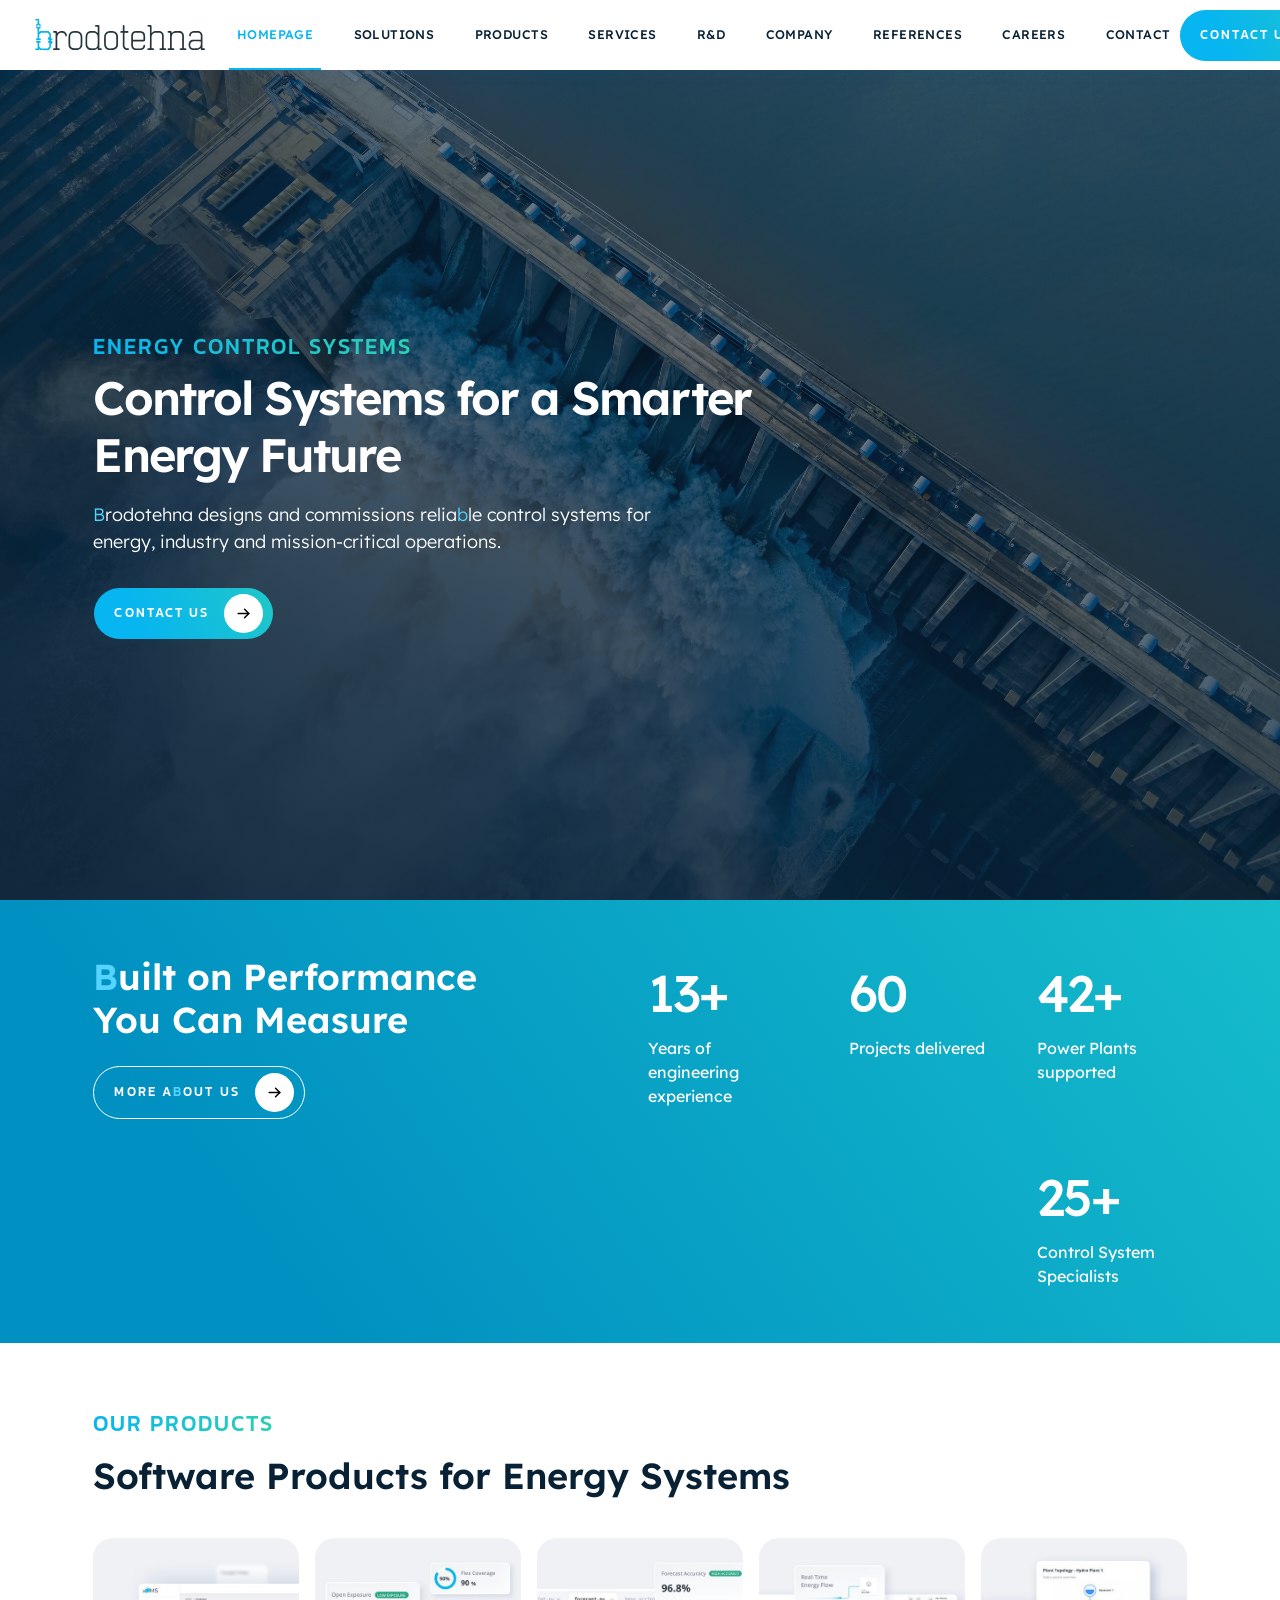
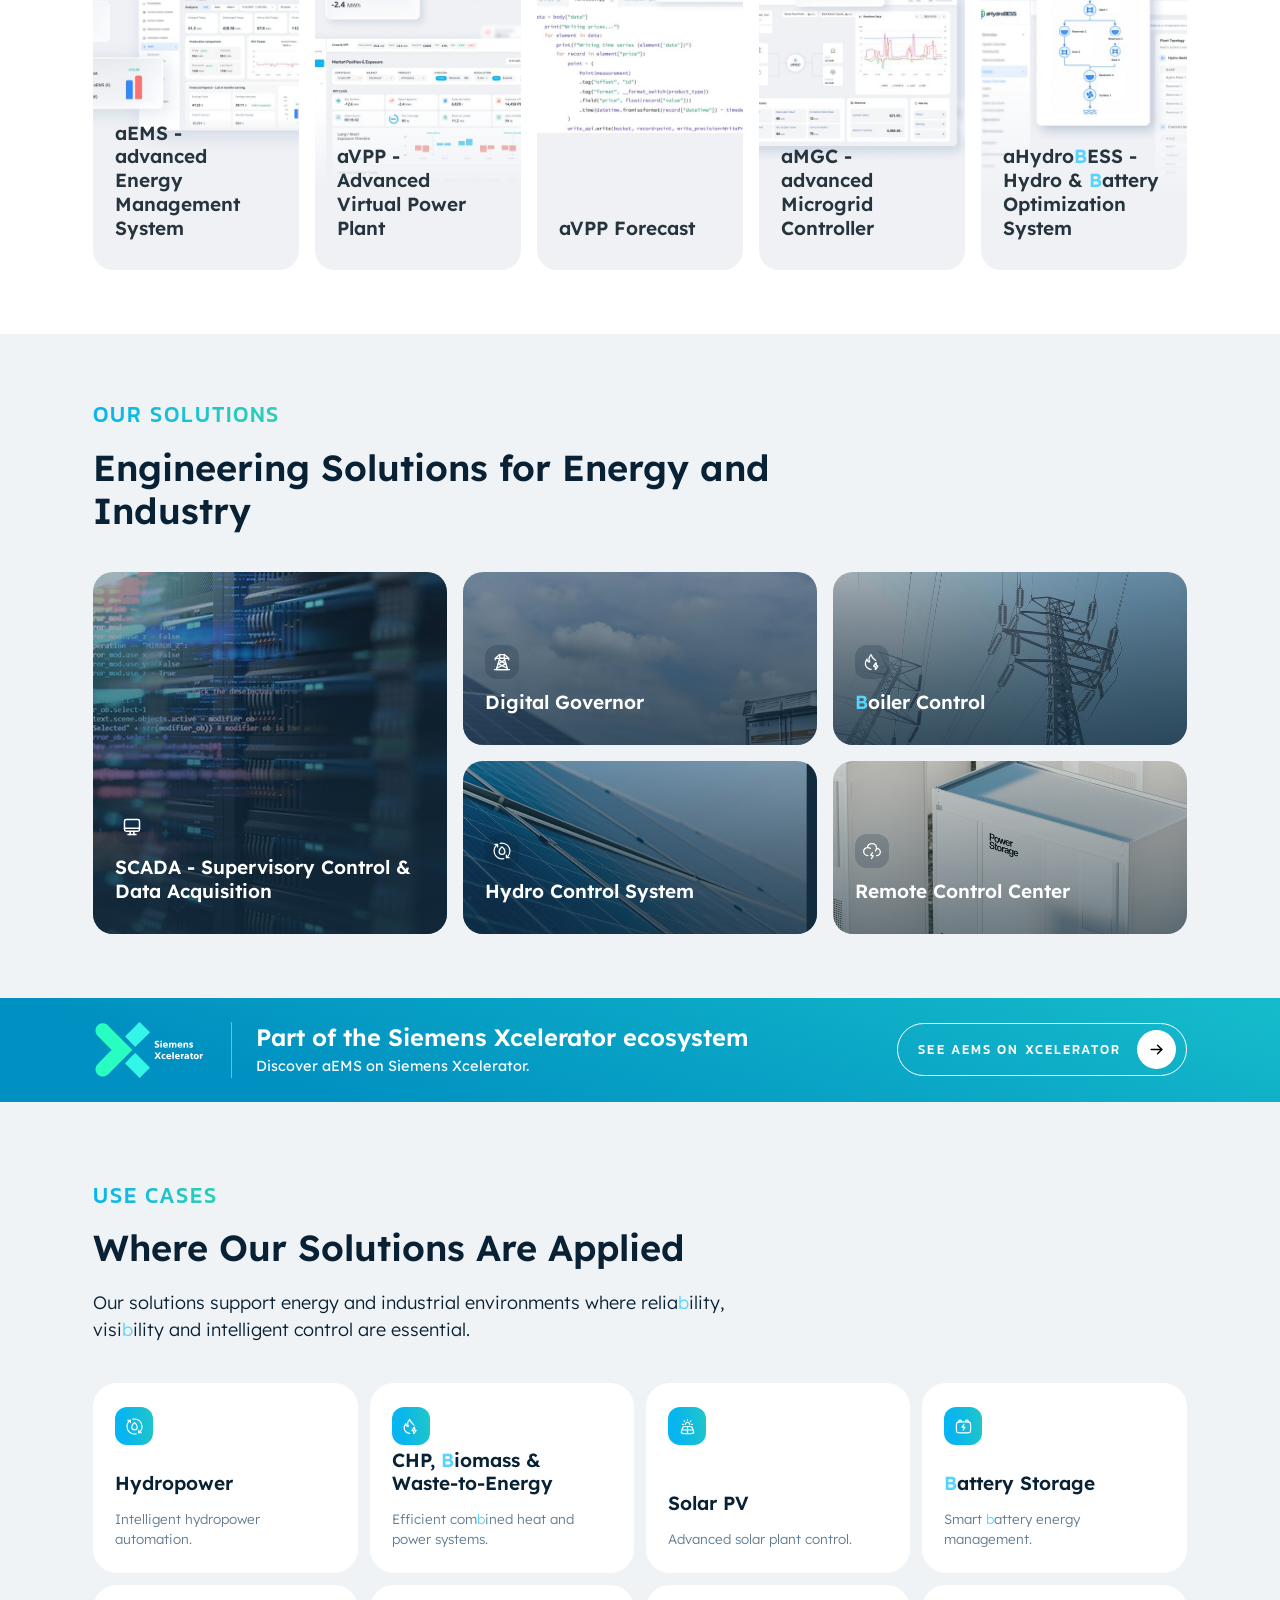
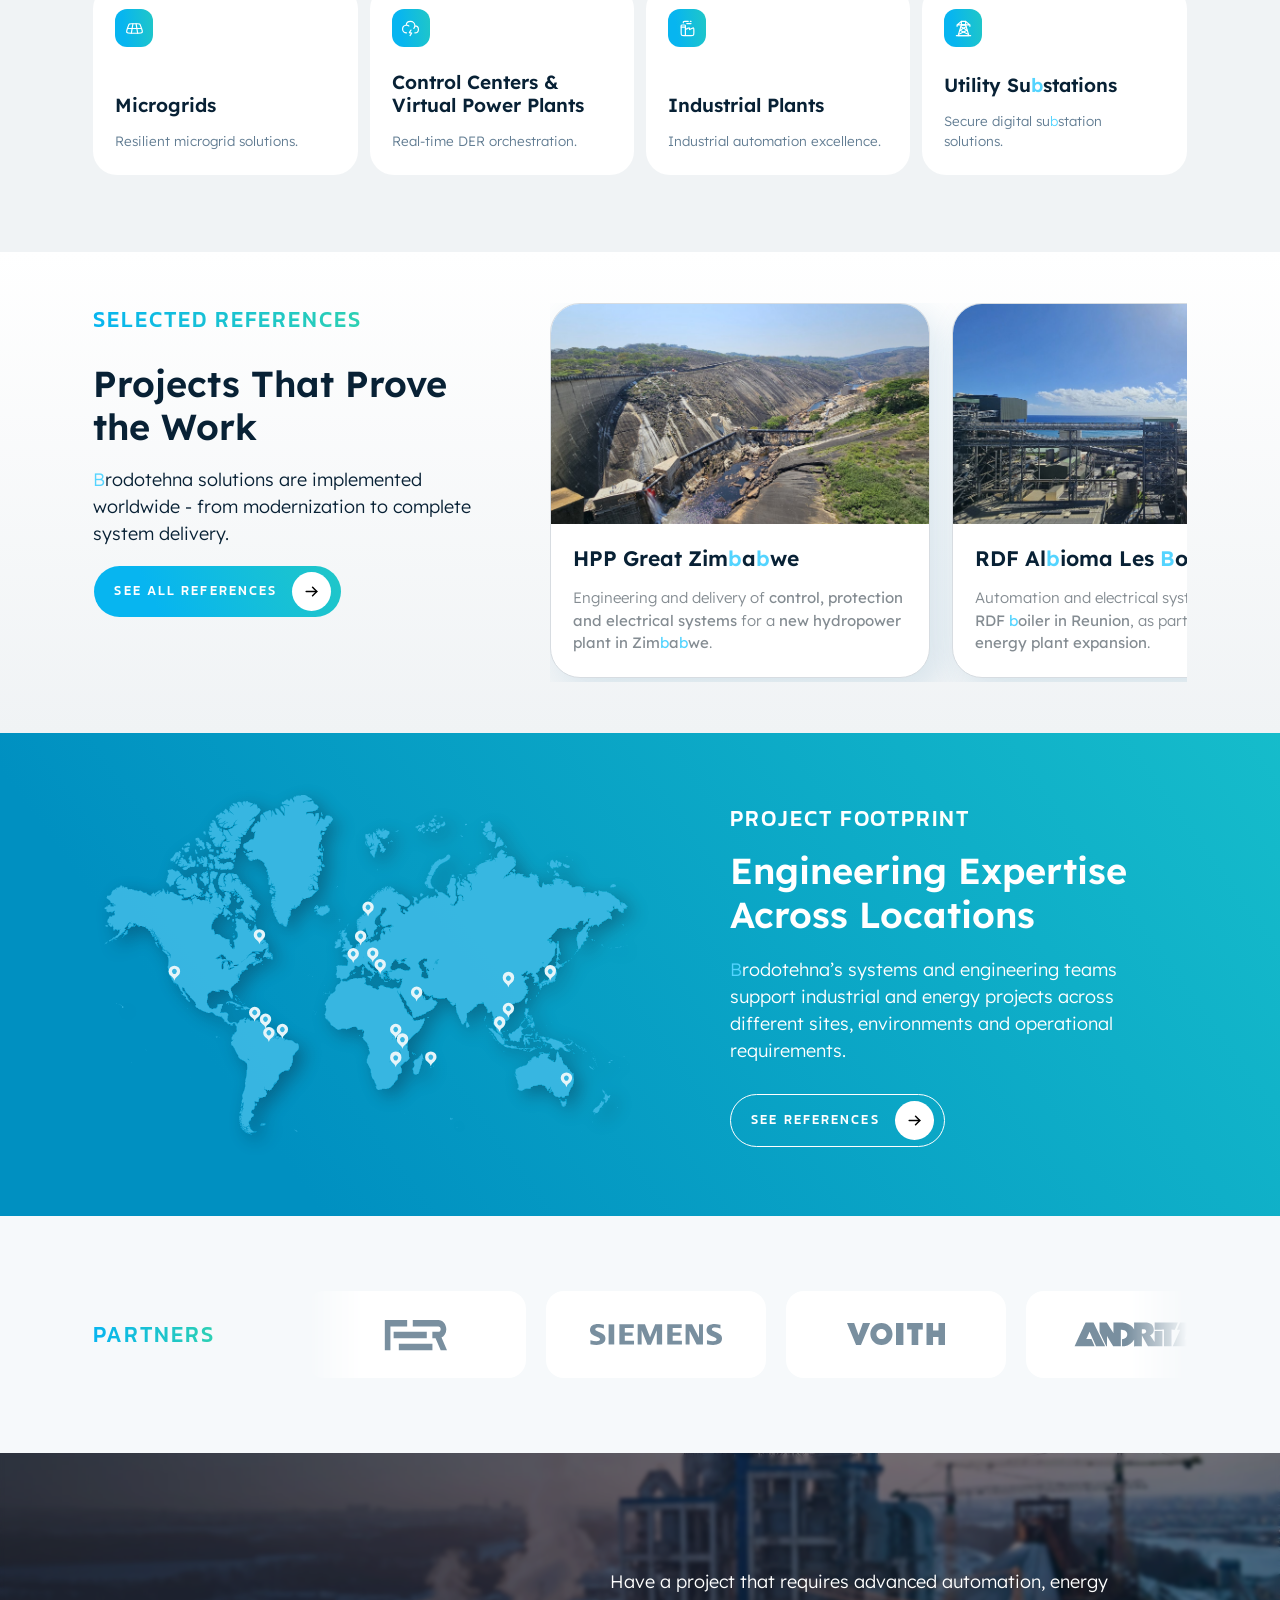
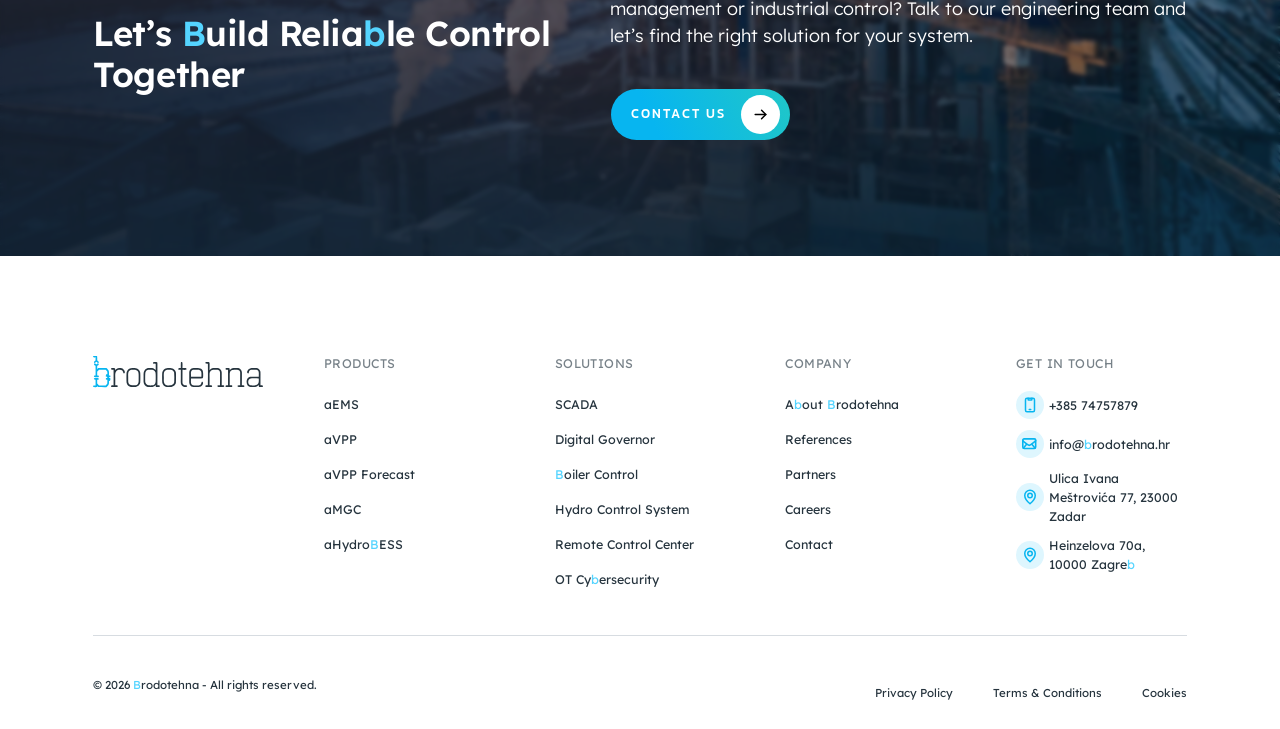
==== commit 11258645: "homepage additional section" ====
--- a/index.html
+++ b/index.html
@@ -123,14 +123,85 @@
       </div>
     </section><!-- End Stats -->
 
+    <!-- ======= Products bento =======
+         The 5 standalone named products from products.html, in their
+         own .bth-home-products section (grey bg, see brodotehna.css)
+         so it reads as visually distinct from the white Our Solutions
+         bento below - plain equal-column row instead of that section's
+         1-featured+4-regular layout (.bth-home-products__grid, not
+         .bth-home-solutions__grid). Reuses .bth-home-solutions__item/
+         __icon/__label for cosmetics only (photo/icon/label/hover are
+         generic styling, not tied to that section's grid). Comes
+         BEFORE the Solutions bento in source order (client asked for
+         Products to lead). Photos are each product's own purpose-made
+         "Product Card" composition (client-supplied, blurred full-bleed
+         background with floating UI elements - designed for exactly
+         this bento-tile treatment), not the dashboard screenshots used
+         on the Products page itself. -->
+    <section class="bth-home-products">
+      <div class="bth-container">
+        <div class="bth-home-solutions__head" data-aos="fade-up">
+          <p class="bth-eyebrow">Our Products</p>
+          <h2 class="bth-section-title">Software Products for Energy Systems</h2>
+        </div>
+        <div class="bth-home-products__grid" data-aos="fade-up">
+          <a href="products.html#solution-1" class="bth-home-solutions__item">
+            <img src="assets/img/brodotehna/product-card-aems-optimized.jpg" alt="aEMS product card showing cost savings and analytics widgets">
+            <span class="bth-home-solutions__icon"><img src="assets/img/brodotehna/icon-settings-filter.svg" alt=""></span>
+            <span class="bth-home-solutions__label">
+              <b>aEMS - advanced Energy Management System</b>
+              <em>Optimize energy production, storage and consumption.</em>
+            </span>
+          </a>
+          <a href="products.html#solution-2" class="bth-home-solutions__item">
+            <img src="assets/img/brodotehna/product-card-avpp-optimized.jpg" alt="aVPP product card showing market position and exposure widgets">
+            <span class="bth-home-solutions__icon"><img src="assets/img/brodotehna/icon-filter-settings-sort.svg" alt=""></span>
+            <span class="bth-home-solutions__label">
+              <b>aVPP - Advanced Virtual Power Plant</b>
+              <em>Coordinate distributed energy resources as one system.</em>
+            </span>
+          </a>
+          <a href="products.html#solution-3" class="bth-home-solutions__item">
+            <img src="assets/img/brodotehna/product-card-avppforecast-optimized.jpg" alt="aVPP Forecast product card showing price forecasting widgets">
+            <span class="bth-home-solutions__icon"><img src="assets/img/brodotehna/icon-imac-computer.svg" alt=""></span>
+            <span class="bth-home-solutions__label">
+              <b>aVPP Forecast</b>
+              <em>Forecast electricity prices and system imbalance with AI.</em>
+            </span>
+          </a>
+          <a href="products.html#solution-4" class="bth-home-solutions__item">
+            <img src="assets/img/brodotehna/product-card-amgc-optimized.jpg" alt="aMGC product card showing microgrid runtime widgets">
+            <span class="bth-home-solutions__icon"><img src="assets/img/brodotehna/icon-cellular-network.svg" alt=""></span>
+            <span class="bth-home-solutions__label">
+              <b>aMGC - advanced Microgrid Controller</b>
+              <em>Control and optimize microgrid operation in real time.</em>
+            </span>
+          </a>
+          <a href="products.html#solution-5" class="bth-home-solutions__item">
+            <img src="assets/img/brodotehna/product-card-ahydrobess-optimized.jpg" alt="aHydroBESS product card showing hydro plant topology widgets">
+            <span class="bth-home-solutions__icon"><img src="assets/img/brodotehna/icon-battery-generator.svg" alt=""></span>
+            <span class="bth-home-solutions__label">
+              <b>aHydro<span class="bth-home-solutions__accent">B</span>ESS - Hydro &amp; <span class="bth-home-solutions__accent">B</span>attery Optimization System</b>
+              <em>Optimize hydropower and battery storage operation.</em>
+            </span>
+          </a>
+        </div>
+      </div>
+    </section><!-- End Products bento -->
+
     <!-- ======= Solutions bento =======
-         Curated 5 of the Solutions page's 7 cards (same "not exhaustive"
+         Curated 5 of the Solutions page's 6 cards (same "not exhaustive"
          precedent the single combined bento used before the Products
          page split) as a photo bento - 1 tall featured tile + 4 regular
          in a 3-equal-column grid, same gradient-overlay-on-photo
-         technique as .bth-company-timeline__media/__stat. Photos are
-         reused placeholders (not every tile has its own dedicated
-         photo yet) - swap for real photography per tile when available. -->
+         technique as .bth-company-timeline__media/__stat. aHydroBESS
+         was dropped from here (moved to the Products bento above, see
+         its own section comment) and SCADA promoted to featured in its
+         place; Remote Control Center added as the 5th tile to keep the
+         curated count at 5, leaving OT Cybersecurity as the only
+         solution not featured on the homepage. Photos are reused
+         placeholders (not every tile has its own dedicated photo yet) -
+         swap for real photography per tile when available. -->
     <section class="bth-home-solutions">
       <div class="bth-container">
         <div class="bth-home-solutions__head" data-aos="fade-up">
@@ -138,15 +209,7 @@
           <h2 class="bth-section-title">Engineering Solutions for Energy and Industry</h2>
         </div>
         <div class="bth-home-solutions__grid" data-aos="fade-up">
-          <a href="solutions.html#solution-1" class="bth-home-solutions__item bth-home-solutions__item--featured">
-            <img src="assets/img/brodotehna/homepage-solution-ahydrobess-optimized.jpg" alt="Battery energy storage cabinet">
-            <span class="bth-home-solutions__icon"><img src="assets/img/brodotehna/icon-battery-generator.svg" alt=""></span>
-            <span class="bth-home-solutions__label">
-              <b>aHydro<span class="bth-home-solutions__accent">B</span>ESS - Hydro &amp; <span class="bth-home-solutions__accent">B</span>attery Optimization System</b>
-              <em>Optimize hydropower and battery storage operation.</em>
-            </span>
-          </a>
-          <a href="solutions.html#solution-2" class="bth-home-solutions__item">
+          <a href="solutions.html#solution-2" class="bth-home-solutions__item bth-home-solutions__item--featured">
             <img src="assets/img/brodotehna/homepage-solution-aems-optimized.jpg" alt="Software code overlaying a server room">
             <span class="bth-home-solutions__icon"><img src="assets/img/brodotehna/icon-imac-computer.svg" alt=""></span>
             <span class="bth-home-solutions__label">
@@ -178,60 +241,17 @@
               <em>Integrated control for small and medium hydropower plants.</em>
             </span>
           </a>
+          <a href="solutions.html#solution-6" class="bth-home-solutions__item">
+            <img src="assets/img/brodotehna/homepage-solution-ahydrobess-optimized.jpg" alt="Battery energy storage cabinet">
+            <span class="bth-home-solutions__icon"><img src="assets/img/brodotehna/icon-cloud-zap.svg" alt=""></span>
+            <span class="bth-home-solutions__label">
+              <b>Remote Control Center</b>
+              <em>Centralized monitoring and control of distributed plants.</em>
+            </span>
+          </a>
         </div>
       </div>
     </section><!-- End Solutions bento -->
-
-    <!-- ======= Products bento =======
-         The 4 standalone named products from products.html - 1
-         featured tile + 3 regular. Same .bth-home-solutions cosmetics
-         as the Solutions bento above (photo/icon/label/hover are
-         generic, not section-specific), but its own grid placement via
-         the .bth-home-solutions__grid--products modifier (see
-         brodotehna.css) since there are 4 tiles here, not 5. Photos
-         are reused placeholders, same caveat as the Solutions bento. -->
-    <section class="bth-home-solutions">
-      <div class="bth-container">
-        <div class="bth-home-solutions__head" data-aos="fade-up">
-          <p class="bth-eyebrow">Our Products</p>
-          <h2 class="bth-section-title">Software Products for Energy Systems</h2>
-        </div>
-        <div class="bth-home-solutions__grid bth-home-solutions__grid--products" data-aos="fade-up">
-          <a href="products.html#solution-1" class="bth-home-solutions__item bth-home-solutions__item--featured">
-            <img src="assets/img/brodotehna/homepage-solution-avpp-optimized.jpg" alt="Solar and battery storage site">
-            <span class="bth-home-solutions__icon"><img src="assets/img/brodotehna/icon-settings-filter.svg" alt=""></span>
-            <span class="bth-home-solutions__label">
-              <b>aEMS - advanced Energy Management System</b>
-              <em>Optimize energy production, storage and consumption.</em>
-            </span>
-          </a>
-          <a href="products.html#solution-2" class="bth-home-solutions__item">
-            <img src="assets/img/brodotehna/homepage-solution-amgc-optimized.jpg" alt="High-voltage transmission tower">
-            <span class="bth-home-solutions__icon"><img src="assets/img/brodotehna/icon-filter-settings-sort.svg" alt=""></span>
-            <span class="bth-home-solutions__label">
-              <b>aVPP - Advanced Virtual Power Plant</b>
-              <em>Coordinate distributed energy resources as one system.</em>
-            </span>
-          </a>
-          <a href="products.html#solution-3" class="bth-home-solutions__item">
-            <img src="assets/img/brodotehna/homepage-solution-scada-optimized.jpg" alt="Solar panel array close-up">
-            <span class="bth-home-solutions__icon"><img src="assets/img/brodotehna/icon-imac-computer.svg" alt=""></span>
-            <span class="bth-home-solutions__label">
-              <b>aVPP Forecast</b>
-              <em>Forecast electricity prices and system imbalance with AI.</em>
-            </span>
-          </a>
-          <a href="products.html#solution-4" class="bth-home-solutions__item">
-            <img src="assets/img/brodotehna/homepage-solution-aems-optimized.jpg" alt="Software code overlaying a server room">
-            <span class="bth-home-solutions__icon"><img src="assets/img/brodotehna/icon-cellular-network.svg" alt=""></span>
-            <span class="bth-home-solutions__label">
-              <b>aMGC - advanced Microgrid Controller</b>
-              <em>Control and optimize microgrid operation in real time.</em>
-            </span>
-          </a>
-        </div>
-      </div>
-    </section><!-- End Products bento -->
 
     <!-- ======= Siemens Xcelerator banner ======= -->
     <section class="bth-home-xcelerator">
@@ -479,13 +499,13 @@
             <li><a href="products.html#solution-2">aVPP</a></li>
             <li><a href="products.html#solution-3">aVPP Forecast</a></li>
             <li><a href="products.html#solution-4">aMGC</a></li>
+            <li><a href="products.html#solution-5">aHydroBESS</a></li>
           </ul>
         </div>
 
         <div class="col bth-footer__col">
           <h4>Solutions</h4>
           <ul>
-            <li><a href="solutions.html#solution-1">aHydroBESS</a></li>
             <li><a href="solutions.html#solution-2">SCADA</a></li>
             <li><a href="solutions.html#solution-3">Digital Governor</a></li>
             <li><a href="solutions.html#solution-4">Boiler Control</a></li>
--- a/assets/css/brodotehna.css
+++ b/assets/css/brodotehna.css
@@ -811,6 +811,22 @@
   filter: saturate(0.9) contrast(1.06);
 }
 
+/* HPP Moco Moco's photo only - object-fit:contain (not cover) so the
+   whole frame is visible instead of cropping to fill the card (the
+   Brodotehna sticker on the cabinet was getting cut off at the edge).
+   Needs its own background to fill the letterbox bars cover's crop
+   would otherwise have hidden - picked from the same two colors the
+   ::after gradient above already uses, so the letterboxed edges still
+   read as part of the same brand treatment instead of bare empty
+   space. */
+.bth-reference-card__media--contain {
+  background: linear-gradient(135deg, var(--bth-dark) 0%, var(--bth-primary) 100%);
+}
+
+.bth-reference-card__media--contain img {
+  object-fit: contain;
+}
+
 .bth-reference-card__media::after {
   content: "";
   position: absolute;
@@ -5323,7 +5339,7 @@
    photo idea as .bth-company-timeline__media. */
 .bth-home-solutions {
   padding: clamp(40px, 5vw, 70px) 0;
-  background: #fff;
+  background: var(--bth-bg-page);
 }
 
 .bth-home-solutions__head {
@@ -5366,58 +5382,35 @@
   text-decoration: none;
 }
 
-.bth-home-solutions__item--featured {
+/* Scoped to .bth-home-solutions__grid specifically (not just
+   .bth-home-solutions__item) - .bth-home-products__grid's tiles reuse
+   the same .bth-home-solutions__item class for cosmetics, and without
+   this scoping these position rules matched them too by sibling
+   index, silently placing the Products grid's 4th tile into row 2
+   column 2 (the position rule written for THIS grid's 4th tile)
+   instead of leaving it in Products' own single-row flow. */
+.bth-home-solutions__grid .bth-home-solutions__item--featured {
   grid-column: 1 / 2;
   grid-row: 1 / 3;
 }
 
-.bth-home-solutions__item:nth-child(2) {
+.bth-home-solutions__grid .bth-home-solutions__item:nth-child(2) {
   grid-column: 2 / 3;
   grid-row: 1 / 2;
 }
 
-.bth-home-solutions__item:nth-child(3) {
+.bth-home-solutions__grid .bth-home-solutions__item:nth-child(3) {
   grid-column: 3 / 4;
   grid-row: 1 / 2;
 }
 
-.bth-home-solutions__item:nth-child(4) {
+.bth-home-solutions__grid .bth-home-solutions__item:nth-child(4) {
   grid-column: 2 / 3;
   grid-row: 2 / 3;
 }
 
-.bth-home-solutions__item:nth-child(5) {
+.bth-home-solutions__grid .bth-home-solutions__item:nth-child(5) {
   grid-column: 3 / 4;
-  grid-row: 2 / 3;
-}
-
-/* "Our Products" bento variant - 1 featured + 3 regular (4 tiles) vs
-   the 5-tile layout above. Added as a modifier on the grid, not a
-   rewrite of the rules above, since every selector here is 3 compound
-   parts (.grid--products + .item + :nth-child) vs the 2 parts above
-   (.item + :nth-child) - naturally higher specificity, so these apply
-   cleanly inside a .bth-home-solutions__grid--products container
-   without needing to touch or scope the original 5-tile rules at all.
-   Reuses the same 3-col/2-row track sizing as the base grid; only the
-   last tile's placement differs (spans both remaining columns on row
-   2, full-width, instead of sharing that row with a 5th tile). */
-.bth-home-solutions__grid--products .bth-home-solutions__item--featured {
-  grid-column: 1 / 2;
-  grid-row: 1 / 3;
-}
-
-.bth-home-solutions__grid--products .bth-home-solutions__item:nth-child(2) {
-  grid-column: 2 / 3;
-  grid-row: 1 / 2;
-}
-
-.bth-home-solutions__grid--products .bth-home-solutions__item:nth-child(3) {
-  grid-column: 3 / 4;
-  grid-row: 1 / 2;
-}
-
-.bth-home-solutions__grid--products .bth-home-solutions__item:nth-child(4) {
-  grid-column: 2 / 4;
   grid-row: 2 / 3;
 }
 
@@ -5548,6 +5541,84 @@
     font-size: 13px;
     max-height: 100px;
     opacity: 1;
+  }
+}
+
+/* "Our Products" - grey bg (not .bth-home-solutions' white) so it
+   reads as a visually distinct section from "Our Solutions" above it,
+   and a plain 4-equal-column row (no featured tile, no asymmetric
+   grid) so the layout itself doesn't echo that section's bento shape
+   either. .bth-home-solutions__item/__icon/__label are still reused
+   here for cosmetics (photo/icon/label/hover) - only the section
+   background and the grid placement are section-specific. */
+.bth-home-products {
+  padding: clamp(40px, 5vw, 70px) 0;
+  background: #fff;
+}
+
+.bth-home-products__grid {
+  display: grid;
+  grid-template-columns: repeat(5, 1fr);
+  grid-auto-rows: clamp(300px, 26vw, 400px);
+  gap: 16px;
+}
+
+/* Products tiles show their own light product-card compositions
+   (see product-card-*-optimized.jpg) rather than photos, so the
+   dark photo-legibility gradient .bth-home-solutions__item::before
+   adds for the Solutions bento is switched off here, the icon badge
+   (designed to sit on that dark gradient) is hidden, and the label
+   text swaps from white to the site's standard dark text color so it
+   stays readable against the light background. */
+.bth-home-products__grid .bth-home-solutions__item::before {
+  display: none;
+}
+
+.bth-home-products__grid .bth-home-solutions__icon {
+  display: none;
+}
+
+.bth-home-products__grid .bth-home-solutions__label b,
+.bth-home-products__grid .bth-home-solutions__label em {
+  color: var(--bth-dark);
+}
+
+.bth-home-products__grid .bth-home-solutions__accent {
+  color: var(--bth-primary);
+}
+
+/* Below 991px there's no room for 5 equal columns, but shrinking them
+   down into a stacked single column (like the Solutions bento above
+   does) would squash these tiles away from their intended size - so
+   this becomes a free horizontal scroll strip instead, same pattern
+   as .bth-home-references__pages (wheel-redirect + click-drag pan for
+   a desktop mouse, see productsScrollInit() in brodotehna.js), with
+   each tile kept at a fixed width/height close to its desktop size
+   rather than stretched to fill the viewport. */
+@media (max-width: 991px) {
+  .bth-home-products__grid {
+    display: flex;
+    flex-wrap: nowrap;
+    overflow-x: auto;
+    gap: 16px;
+    padding-bottom: 4px;
+    -webkit-overflow-scrolling: touch;
+    scrollbar-width: none;
+    cursor: grab;
+  }
+
+  .bth-home-products__grid::-webkit-scrollbar {
+    display: none;
+  }
+
+  .bth-home-products__grid--dragging {
+    cursor: grabbing;
+    user-select: none;
+  }
+
+  .bth-home-products__grid .bth-home-solutions__item {
+    flex: 0 0 260px;
+    height: 320px;
   }
 }
 
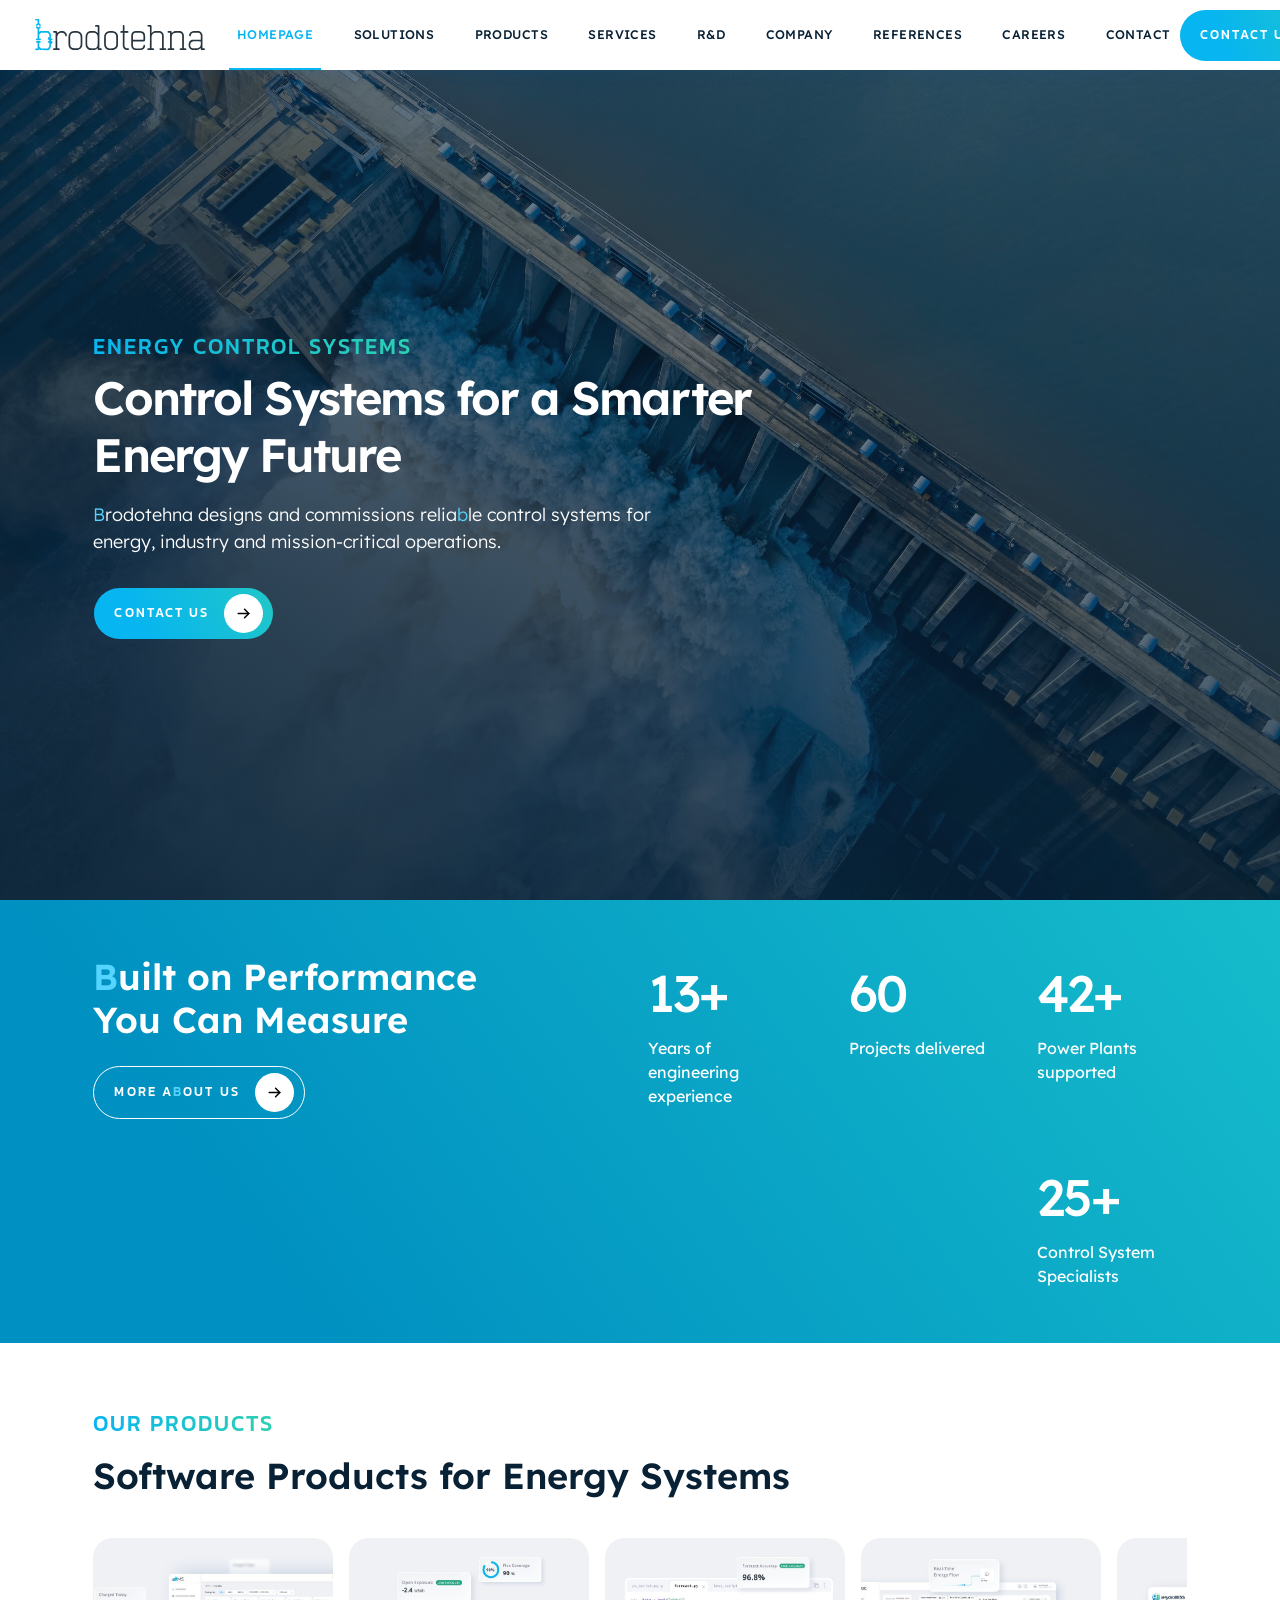
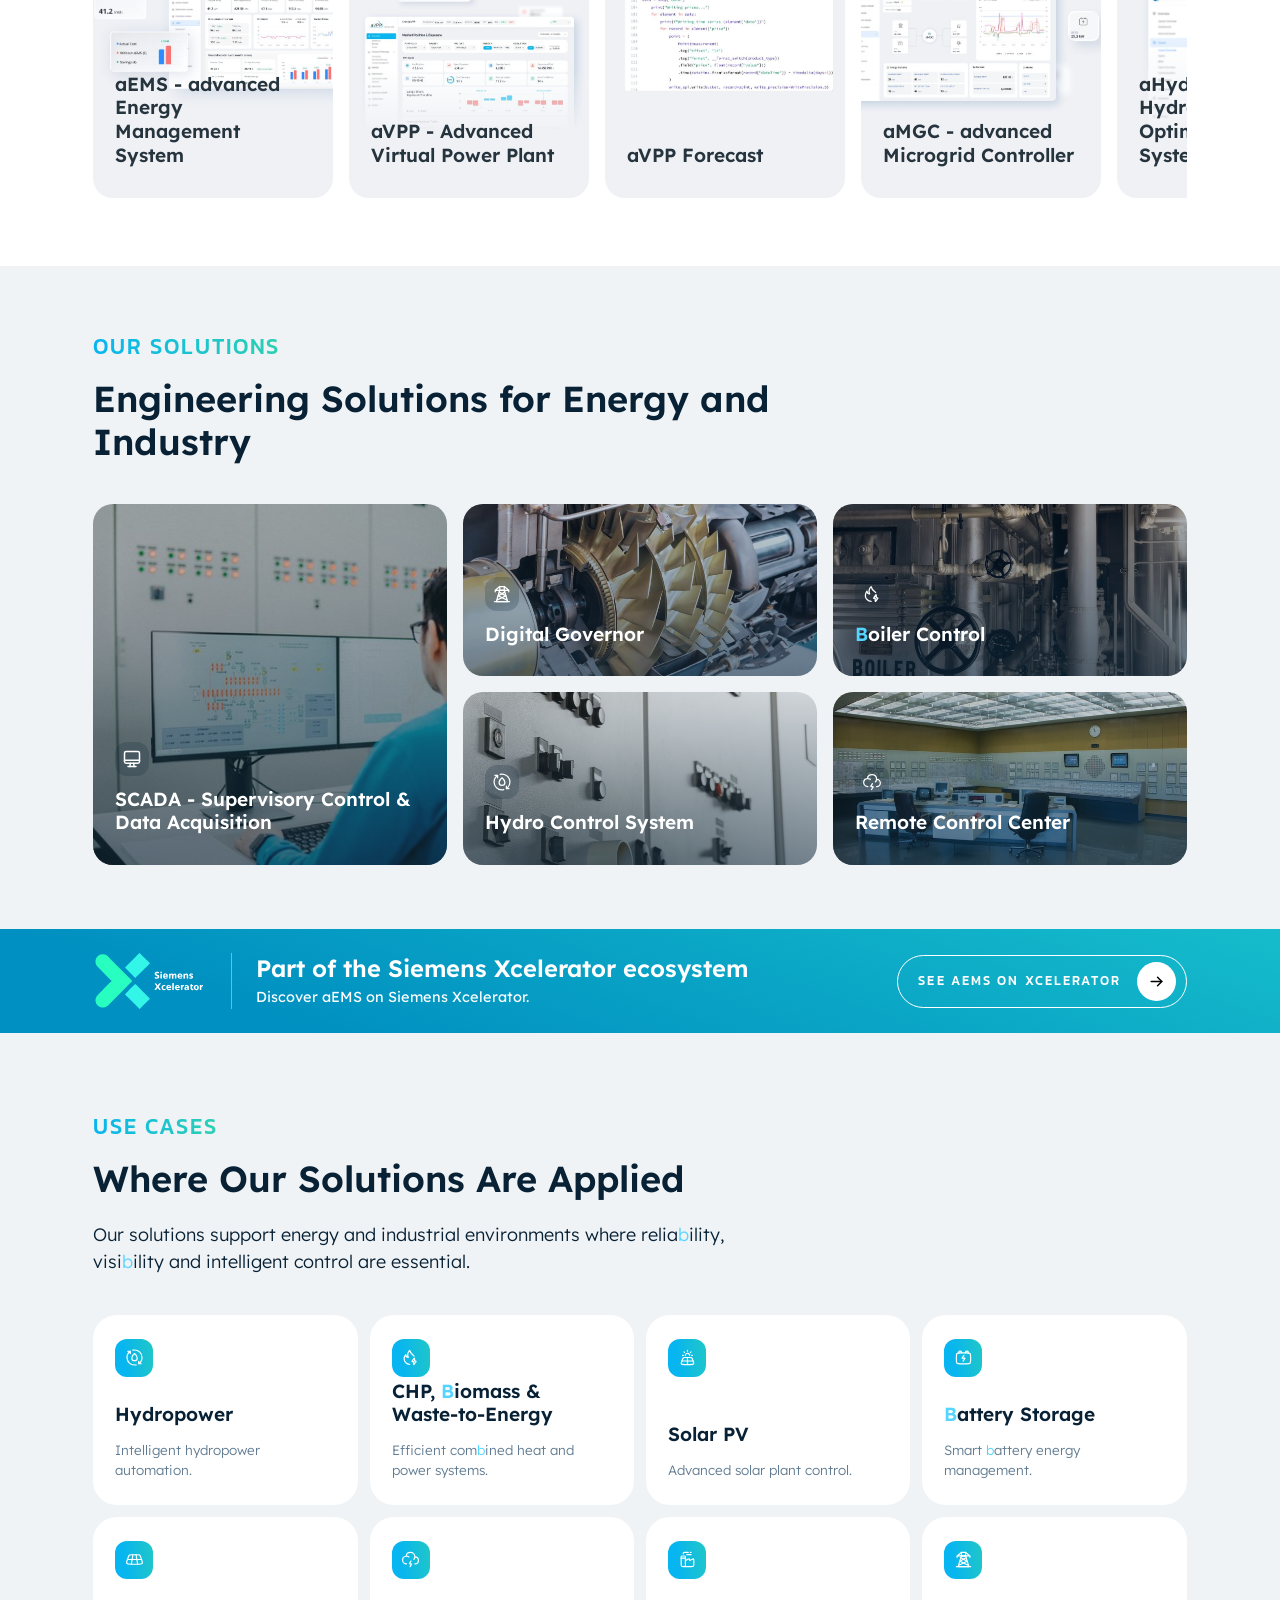
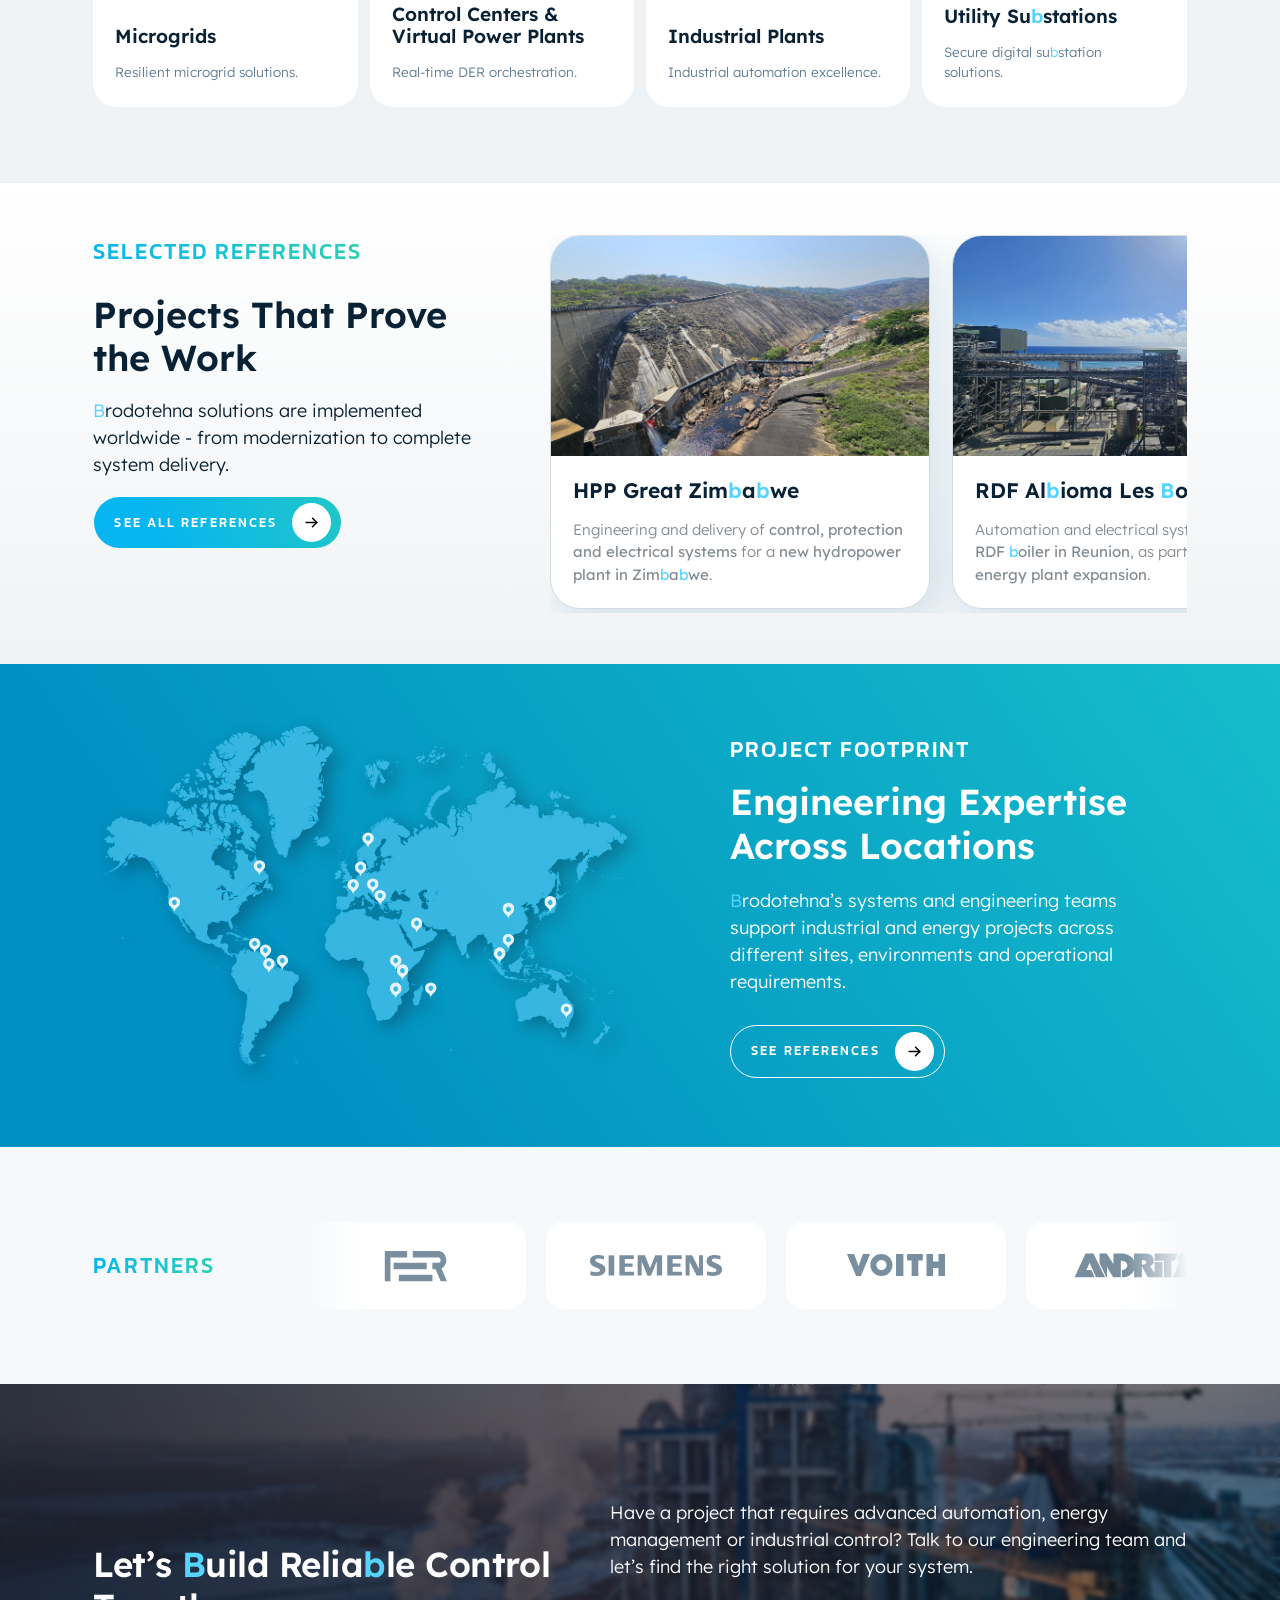
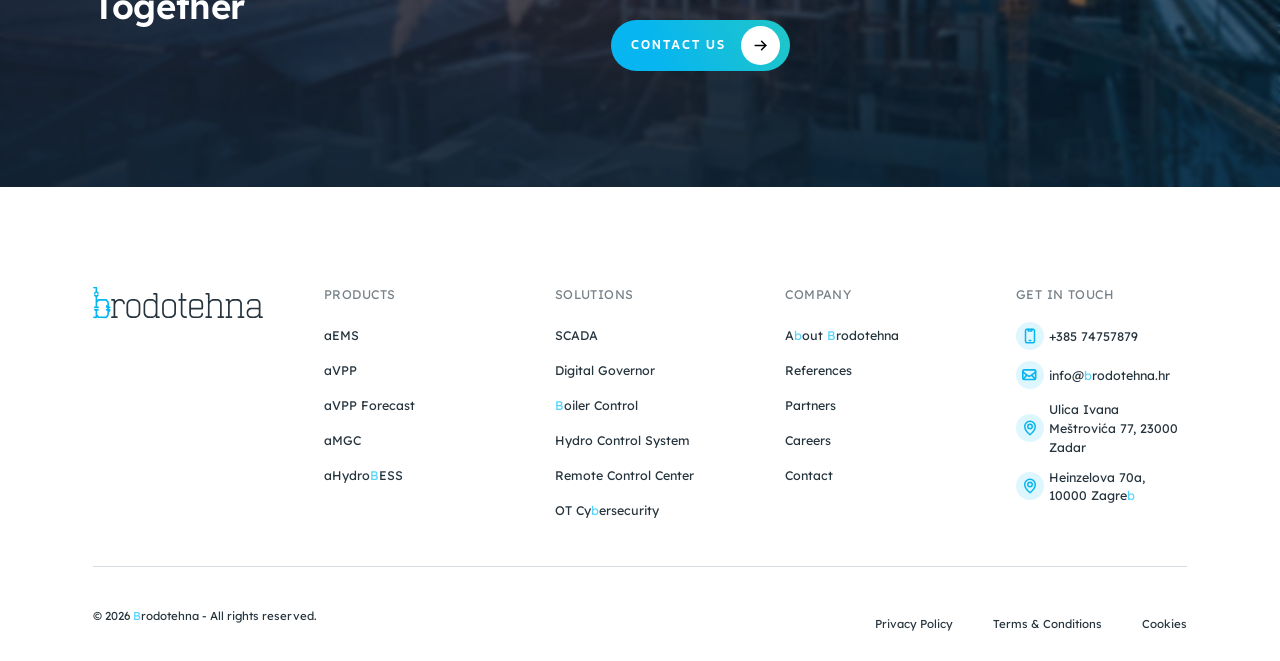
==== commit 59a69ede: "picture changes" ====
--- a/index.html
+++ b/index.html
@@ -210,7 +210,7 @@
         </div>
         <div class="bth-home-solutions__grid" data-aos="fade-up">
           <a href="solutions.html#solution-2" class="bth-home-solutions__item bth-home-solutions__item--featured">
-            <img src="assets/img/brodotehna/homepage-solution-aems-optimized.jpg" alt="Software code overlaying a server room">
+            <img src="assets/img/brodotehna/homepage-solution-scada-optimized.jpg" alt="Operator monitoring a SCADA dashboard">
             <span class="bth-home-solutions__icon"><img src="assets/img/brodotehna/icon-imac-computer.svg" alt=""></span>
             <span class="bth-home-solutions__label">
               <b>SCADA - Supervisory Control &amp; Data Acquisition</b>
@@ -218,7 +218,7 @@
             </span>
           </a>
           <a href="solutions.html#solution-3" class="bth-home-solutions__item">
-            <img src="assets/img/brodotehna/homepage-solution-avpp-optimized.jpg" alt="Solar and battery storage site">
+            <img src="assets/img/brodotehna/homepage-solution-digitalgovernor-optimized.jpg" alt="Cutaway view of a turbine rotor with governor-controlled blades">
             <span class="bth-home-solutions__icon"><img src="assets/img/brodotehna/icon-electric-tower.svg" alt=""></span>
             <span class="bth-home-solutions__label">
               <b>Digital Governor</b>
@@ -226,7 +226,7 @@
             </span>
           </a>
           <a href="solutions.html#solution-4" class="bth-home-solutions__item">
-            <img src="assets/img/brodotehna/homepage-solution-amgc-optimized.jpg" alt="High-voltage transmission tower">
+            <img src="assets/img/brodotehna/homepage-solution-boilercontrol-optimized.jpg" alt="Industrial boiler control panel with pressure gauges and valve wheels">
             <span class="bth-home-solutions__icon"><img src="assets/img/brodotehna/icon-fire.svg" alt=""></span>
             <span class="bth-home-solutions__label">
               <b>Boiler Control</b>
@@ -234,7 +234,7 @@
             </span>
           </a>
           <a href="solutions.html#solution-5" class="bth-home-solutions__item">
-            <img src="assets/img/brodotehna/homepage-solution-scada-optimized.jpg" alt="Solar panel array close-up">
+            <img src="assets/img/brodotehna/homepage-solution-hydrocontrol-optimized.jpg" alt="Hydropower plant control cabinet with switches and indicator lights">
             <span class="bth-home-solutions__icon"><img src="assets/img/brodotehna/icon-water-energy.svg" alt=""></span>
             <span class="bth-home-solutions__label">
               <b>Hydro Control System</b>
@@ -242,7 +242,7 @@
             </span>
           </a>
           <a href="solutions.html#solution-6" class="bth-home-solutions__item">
-            <img src="assets/img/brodotehna/homepage-solution-ahydrobess-optimized.jpg" alt="Battery energy storage cabinet">
+            <img src="assets/img/brodotehna/homepage-solution-remotecontrolcenter-optimized.jpg" alt="Power plant remote control room with operator desks and status boards">
             <span class="bth-home-solutions__icon"><img src="assets/img/brodotehna/icon-cloud-zap.svg" alt=""></span>
             <span class="bth-home-solutions__label">
               <b>Remote Control Center</b>
--- a/assets/css/brodotehna.css
+++ b/assets/css/brodotehna.css
@@ -5556,11 +5556,43 @@
   background: #fff;
 }
 
+/* A 5-column grid with a floor on each column (minmax(240px, 1fr)),
+   not a fixed-px tile size - on a wide screen the 1fr side lets the 5
+   columns stretch and share out the container's full width evenly
+   (no leftover gap on an oversized monitor), while the 240px floor
+   stops them shrinking past that on a narrower one; once 5 floored
+   columns plus gaps no longer fit the container, the grid itself
+   overflows and this (with overflow-x:auto below) is what turns it
+   into the intended slider (wheel-redirect + click-drag pan, see
+   productsScrollInit() in brodotehna.js) - the same rule produces
+   both a filled static row and a scrollable strip, there's no
+   breakpoint switching between two different layouts. Height scales
+   with viewport width too (clamp, same vw-based approach used for
+   the featured Solutions tile elsewhere on this page) so the tiles
+   grow/shrink together rather than just stretching wider and staying
+   the same height. */
 .bth-home-products__grid {
   display: grid;
-  grid-template-columns: repeat(5, 1fr);
-  grid-auto-rows: clamp(300px, 26vw, 400px);
+  grid-template-columns: repeat(5, minmax(240px, 1fr));
   gap: 16px;
+  overflow-x: auto;
+  padding-bottom: 4px;
+  -webkit-overflow-scrolling: touch;
+  scrollbar-width: none;
+  cursor: grab;
+}
+
+.bth-home-products__grid::-webkit-scrollbar {
+  display: none;
+}
+
+.bth-home-products__grid--dragging {
+  cursor: grabbing;
+  user-select: none;
+}
+
+.bth-home-products__grid .bth-home-solutions__item {
+  height: clamp(260px, 18vw, 420px);
 }
 
 /* Products tiles show their own light product-card compositions
@@ -5585,41 +5617,6 @@
 
 .bth-home-products__grid .bth-home-solutions__accent {
   color: var(--bth-primary);
-}
-
-/* Below 991px there's no room for 5 equal columns, but shrinking them
-   down into a stacked single column (like the Solutions bento above
-   does) would squash these tiles away from their intended size - so
-   this becomes a free horizontal scroll strip instead, same pattern
-   as .bth-home-references__pages (wheel-redirect + click-drag pan for
-   a desktop mouse, see productsScrollInit() in brodotehna.js), with
-   each tile kept at a fixed width/height close to its desktop size
-   rather than stretched to fill the viewport. */
-@media (max-width: 991px) {
-  .bth-home-products__grid {
-    display: flex;
-    flex-wrap: nowrap;
-    overflow-x: auto;
-    gap: 16px;
-    padding-bottom: 4px;
-    -webkit-overflow-scrolling: touch;
-    scrollbar-width: none;
-    cursor: grab;
-  }
-
-  .bth-home-products__grid::-webkit-scrollbar {
-    display: none;
-  }
-
-  .bth-home-products__grid--dragging {
-    cursor: grabbing;
-    user-select: none;
-  }
-
-  .bth-home-products__grid .bth-home-solutions__item {
-    flex: 0 0 260px;
-    height: 320px;
-  }
 }
 
 /* --- Siemens Xcelerator banner ---
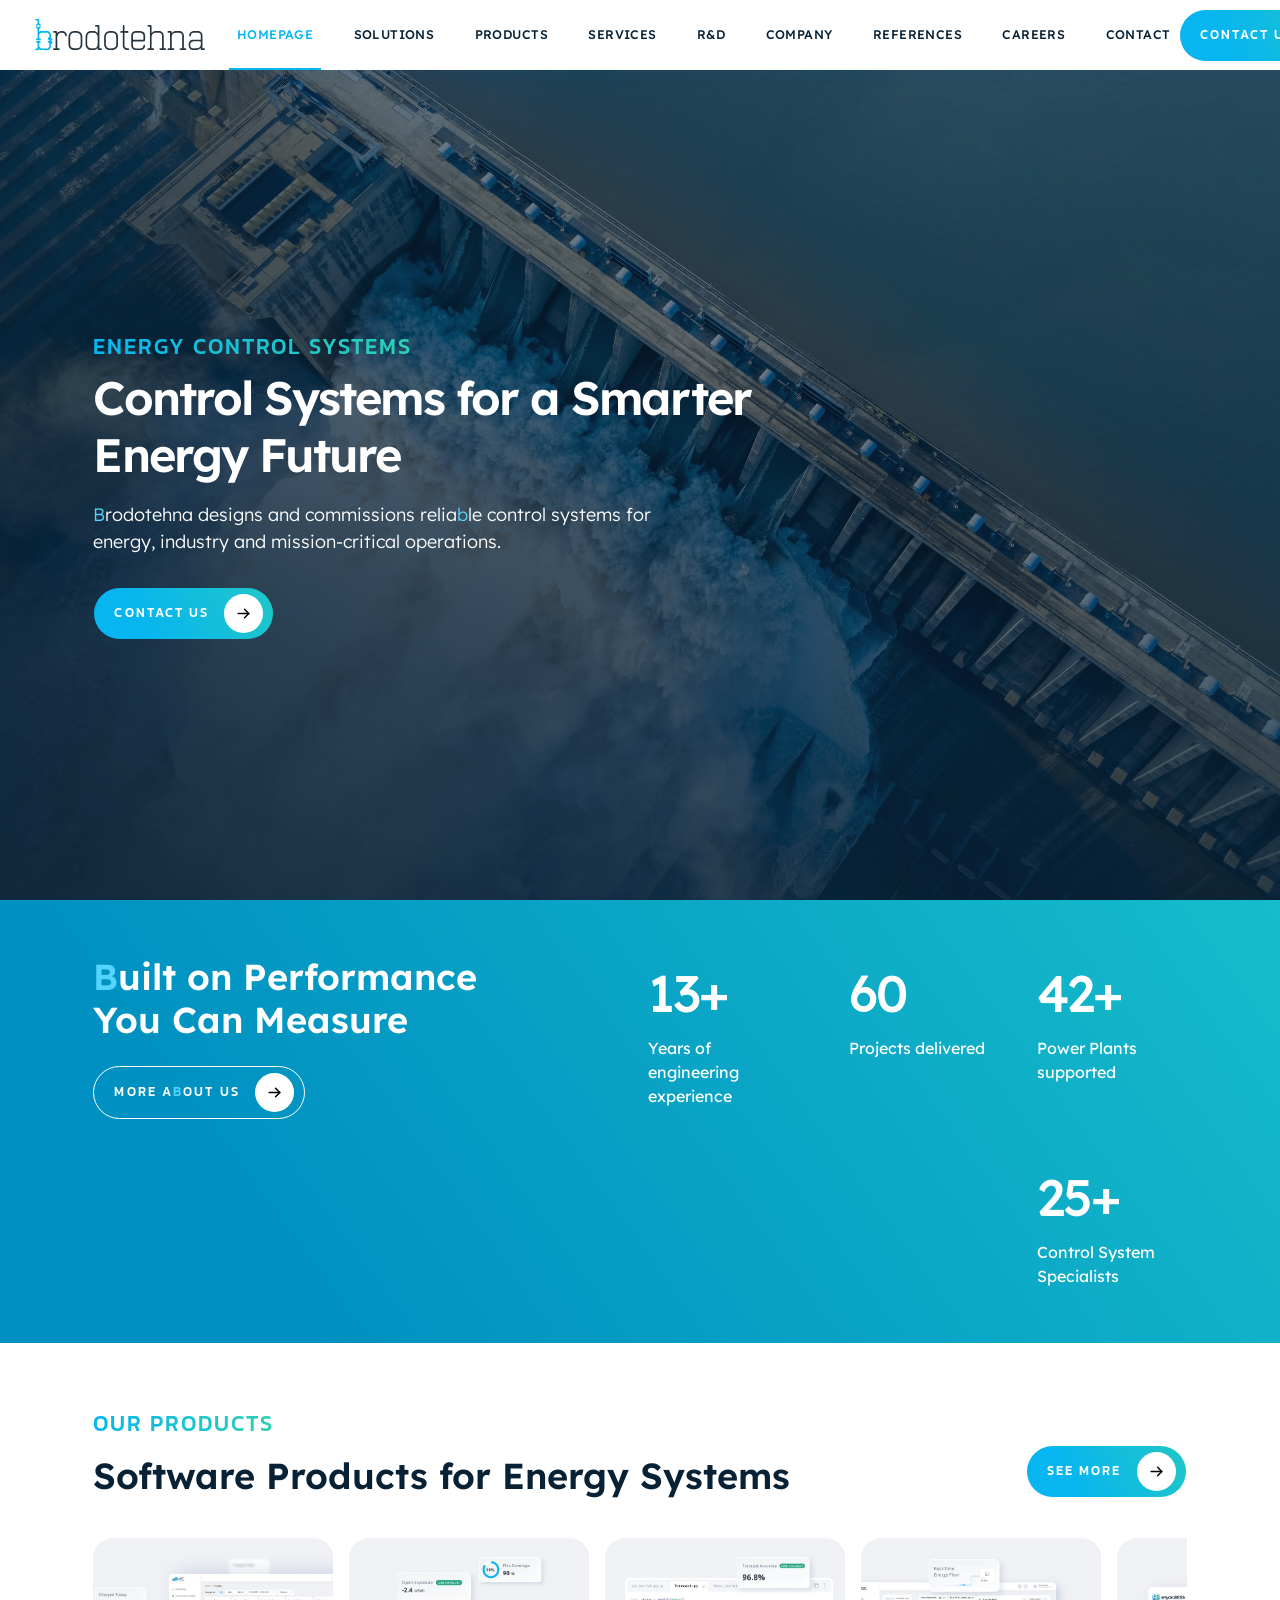
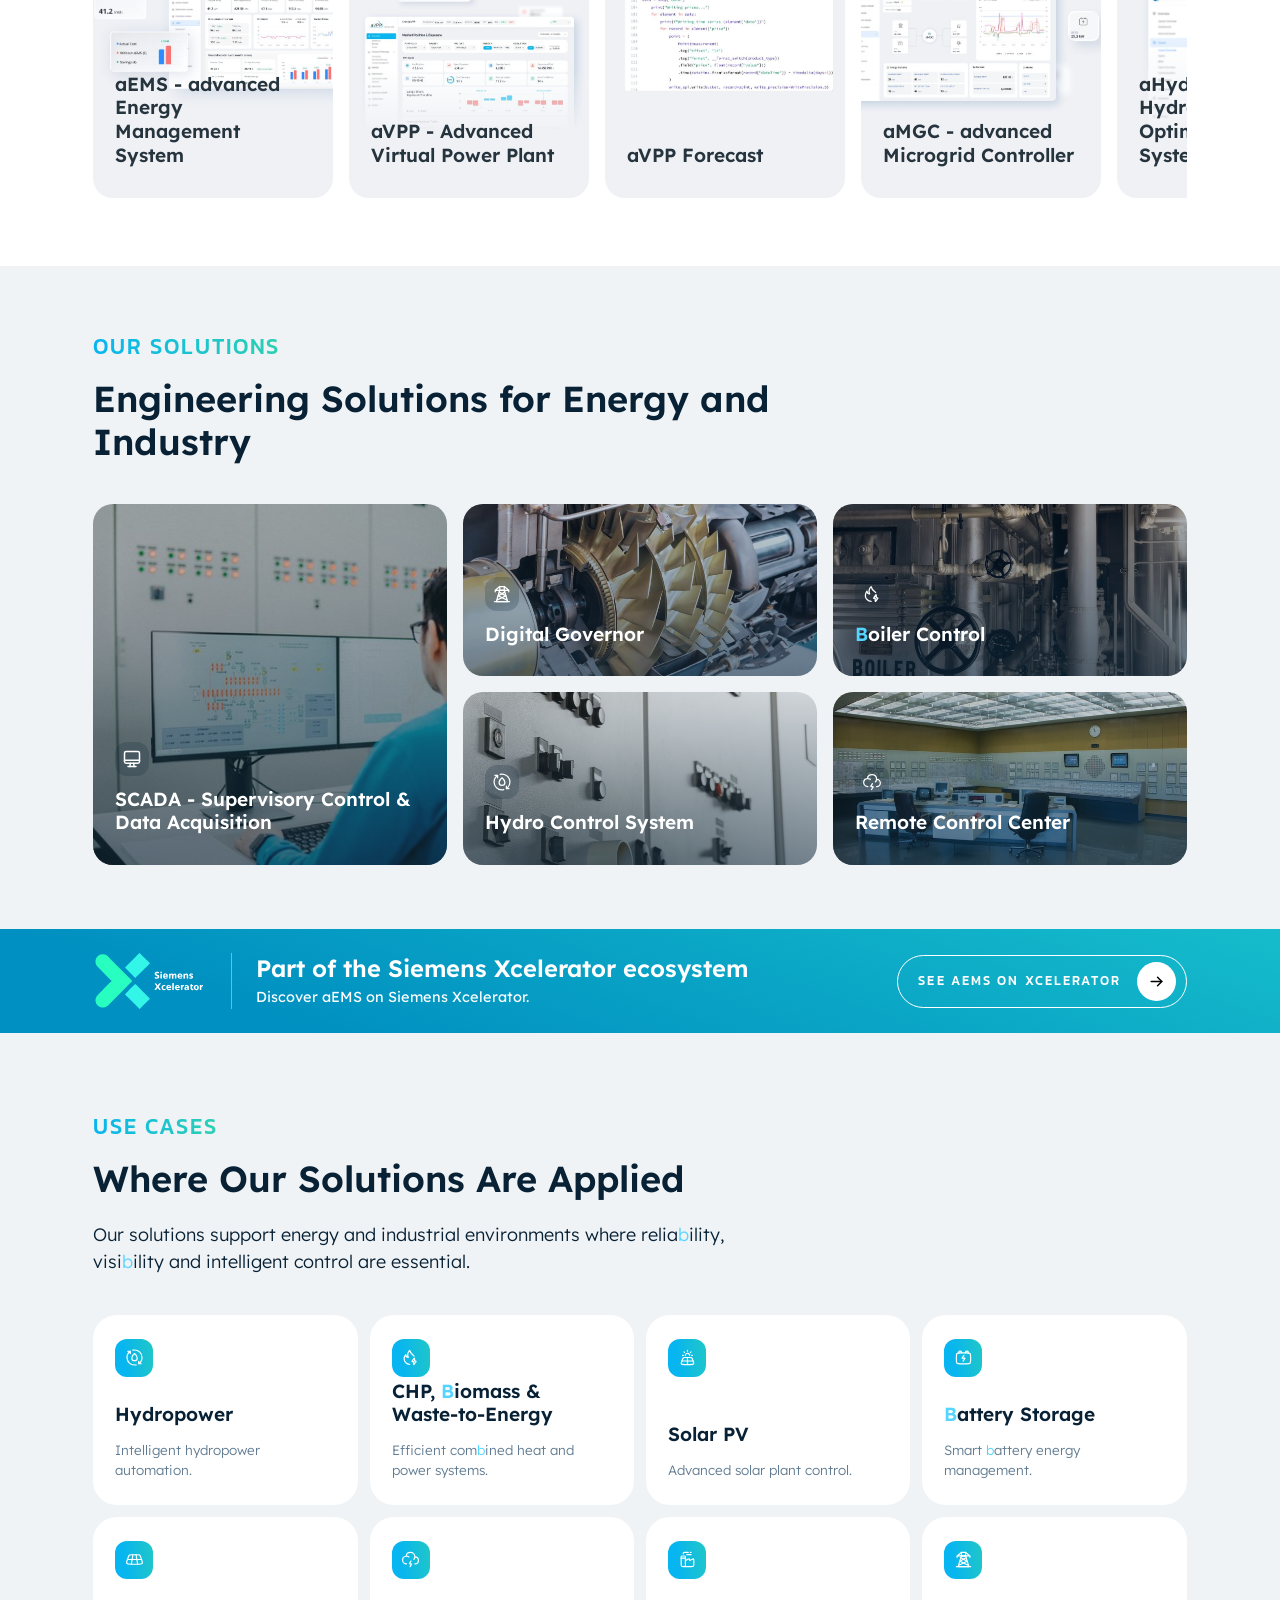
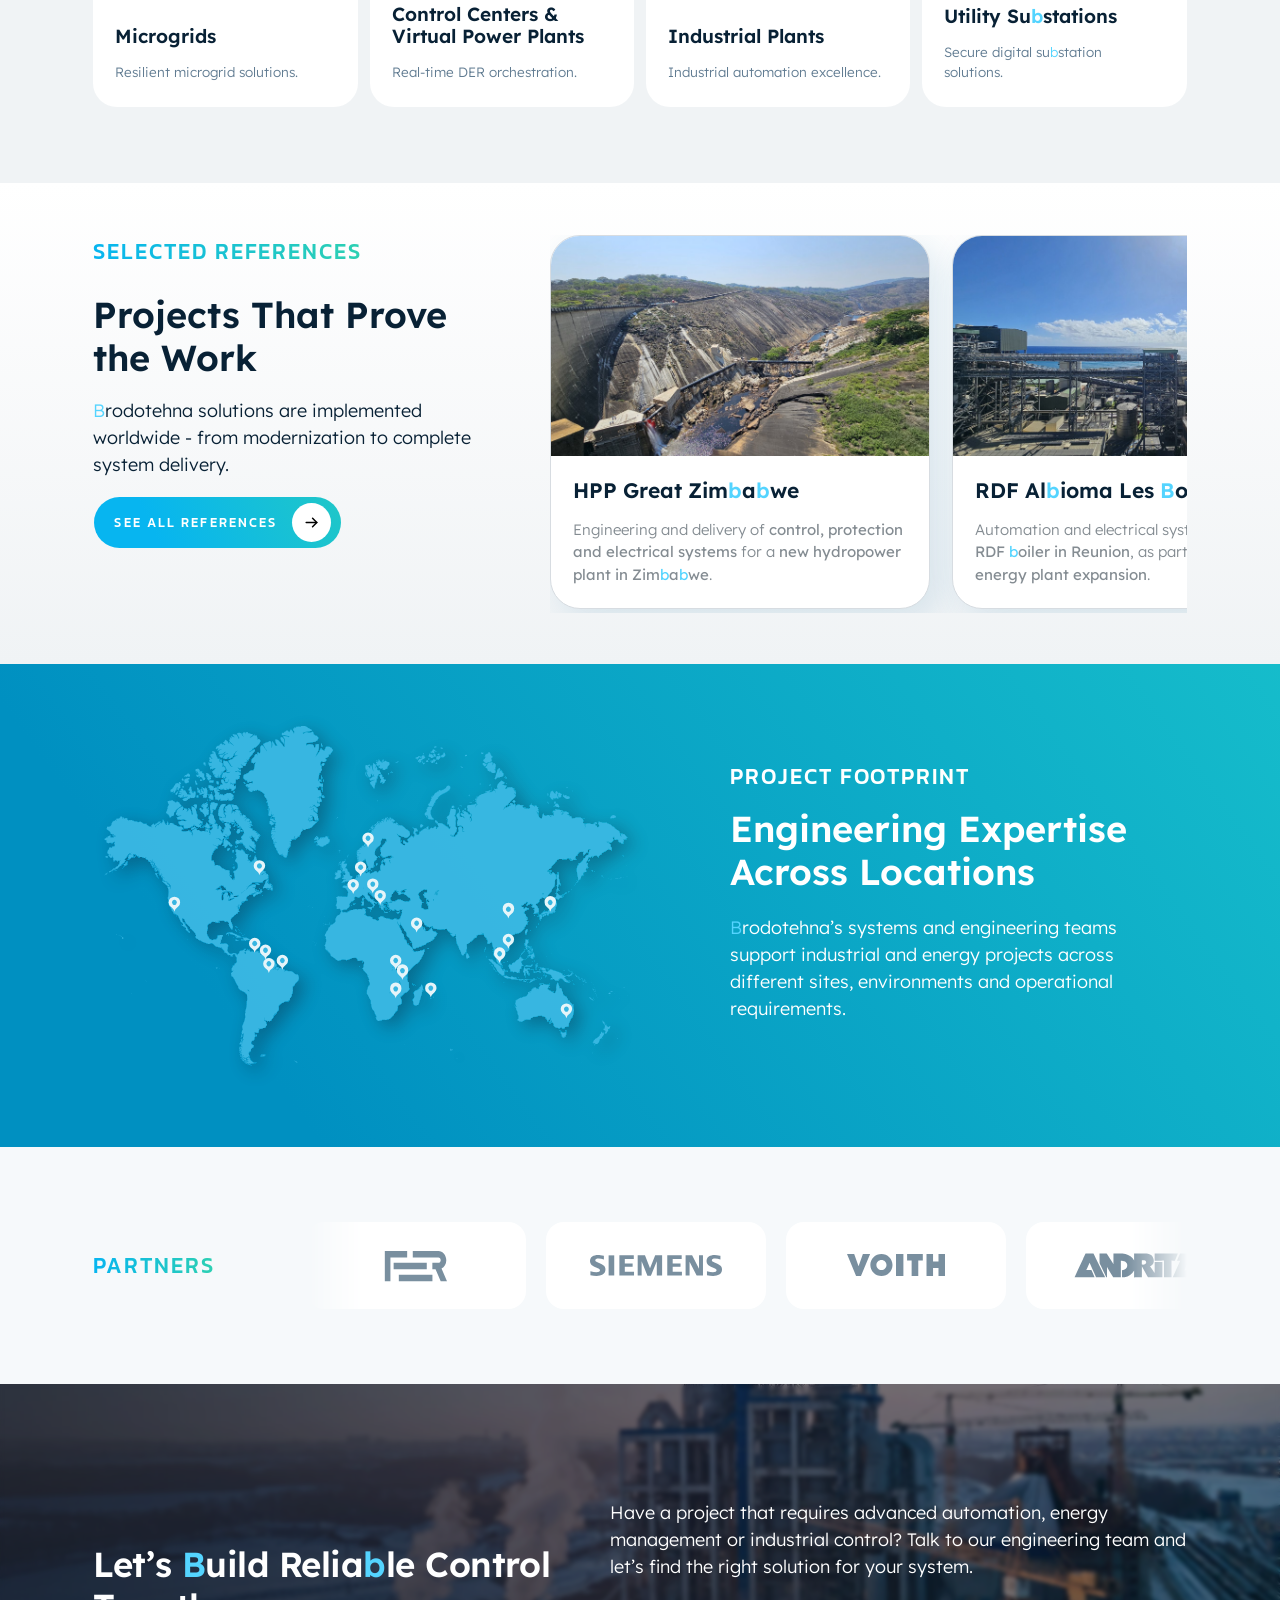
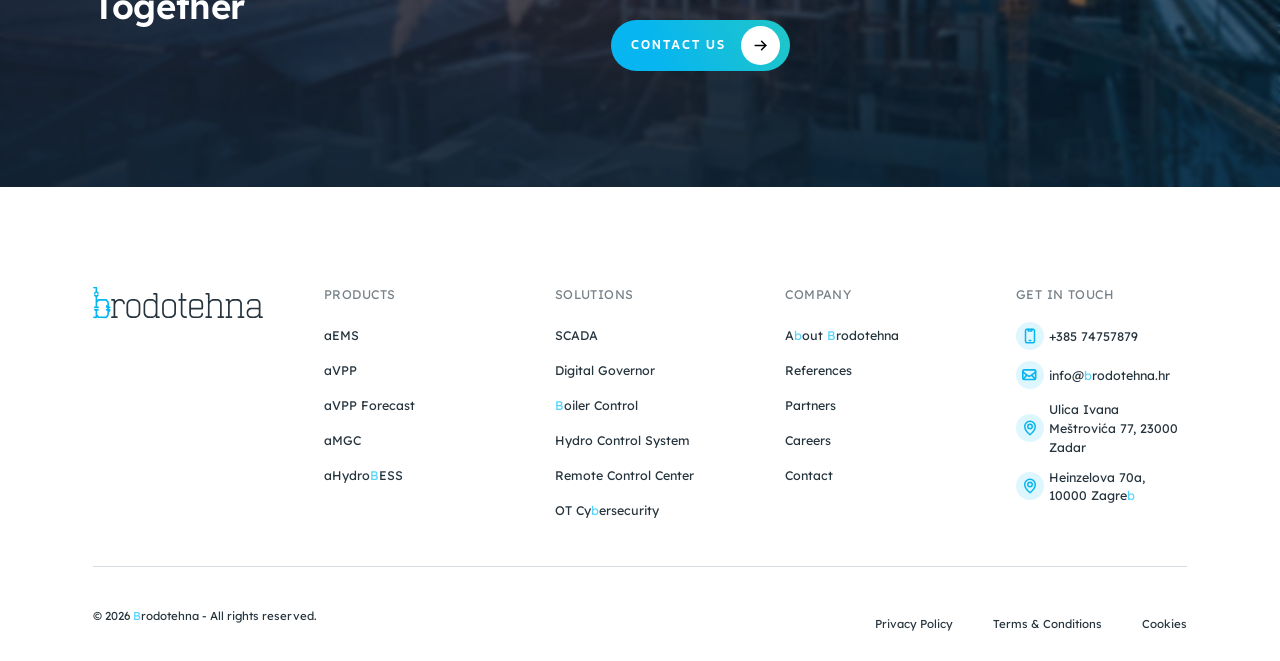
==== commit 0c779b27: "added buttons" ====
--- a/index.html
+++ b/index.html
@@ -140,9 +140,15 @@
          on the Products page itself. -->
     <section class="bth-home-products">
       <div class="bth-container">
-        <div class="bth-home-solutions__head" data-aos="fade-up">
-          <p class="bth-eyebrow">Our Products</p>
-          <h2 class="bth-section-title">Software Products for Energy Systems</h2>
+        <div class="bth-home-products__head" data-aos="fade-up">
+          <div class="bth-home-solutions__head">
+            <p class="bth-eyebrow">Our Products</p>
+            <h2 class="bth-section-title">Software Products for Energy Systems</h2>
+          </div>
+          <a href="products.html" class="bth-btn">
+            <span>See More</span>
+            <span class="bth-btn__icon"><img src="assets/img/brodotehna/icon-arrow.svg" alt=""></span>
+          </a>
         </div>
         <div class="bth-home-products__grid" data-aos="fade-up">
           <a href="products.html#solution-1" class="bth-home-solutions__item">
@@ -425,10 +431,6 @@
           <p class="bth-eyebrow">Project Footprint</p>
           <h2 class="bth-section-title">Engineering Expertise Across Locations</h2>
           <p>Brodotehna&rsquo;s systems and engineering teams support industrial and energy projects across different sites, environments and operational requirements.</p>
-          <a href="references.html" class="bth-btn bth-btn--outline">
-            <span>See References</span>
-            <span class="bth-btn__icon"><img src="assets/img/brodotehna/icon-arrow.svg" alt=""></span>
-          </a>
         </div>
       </div>
     </section><!-- End Global reach -->
--- a/assets/css/brodotehna.css
+++ b/assets/css/brodotehna.css
@@ -353,7 +353,8 @@
 .bth-contact-form .bth-btn:hover,
 .bth-page-header .bth-btn:hover,
 .bth-careers-apply .bth-btn:hover,
-.bth-home-references__intro .bth-btn:hover {
+.bth-home-references__intro .bth-btn:hover,
+.bth-home-products__head .bth-btn:hover {
   background: var(--bth-bg-light);
   border-color: var(--bth-primary);
   backdrop-filter: none;
@@ -5556,6 +5557,26 @@
   background: #fff;
 }
 
+/* Heading + "See More" link to products.html on one row, same
+   bth-btn--outline style as the removed Project Footprint CTA
+   elsewhere on this page - wraps to a stacked layout once the row
+   gets too tight for both (small tablets/phones) rather than
+   squeezing the heading. Only .bth-home-products uses this row; the
+   Solutions section's heading keeps its plain .bth-home-solutions__head
+   with no button. */
+.bth-home-products__head {
+  display: flex;
+  align-items: flex-end;
+  justify-content: space-between;
+  flex-wrap: wrap;
+  gap: 16px 24px;
+  margin-bottom: 40px;
+}
+
+.bth-home-products__head .bth-home-solutions__head {
+  margin-bottom: 0;
+}
+
 /* A 5-column grid with a floor on each column (minmax(240px, 1fr)),
    not a fixed-px tile size - on a wide screen the 1fr side lets the 5
    columns stretch and share out the container's full width evenly
@@ -5595,6 +5616,22 @@
   height: clamp(260px, 18vw, 420px);
 }
 
+/* On phones the 18vw clamp above has already bottomed out at its
+   260px floor (18vw stops mattering well before 700px), and the grid
+   column floor below is likewise maxed out shrinking - both read as
+   slightly cramped next to the rest of the page at that width, so
+   this nudges just the phone-width floor up a bit rather than
+   touching the vw-scaling that already works fine from tablet up. */
+@media (max-width: 575px) {
+  .bth-home-products__grid {
+    grid-template-columns: repeat(5, minmax(270px, 1fr));
+  }
+
+  .bth-home-products__grid .bth-home-solutions__item {
+    height: 300px;
+  }
+}
+
 /* Products tiles show their own light product-card compositions
    (see product-card-*-optimized.jpg) rather than photos, so the
    dark photo-legibility gradient .bth-home-solutions__item::before
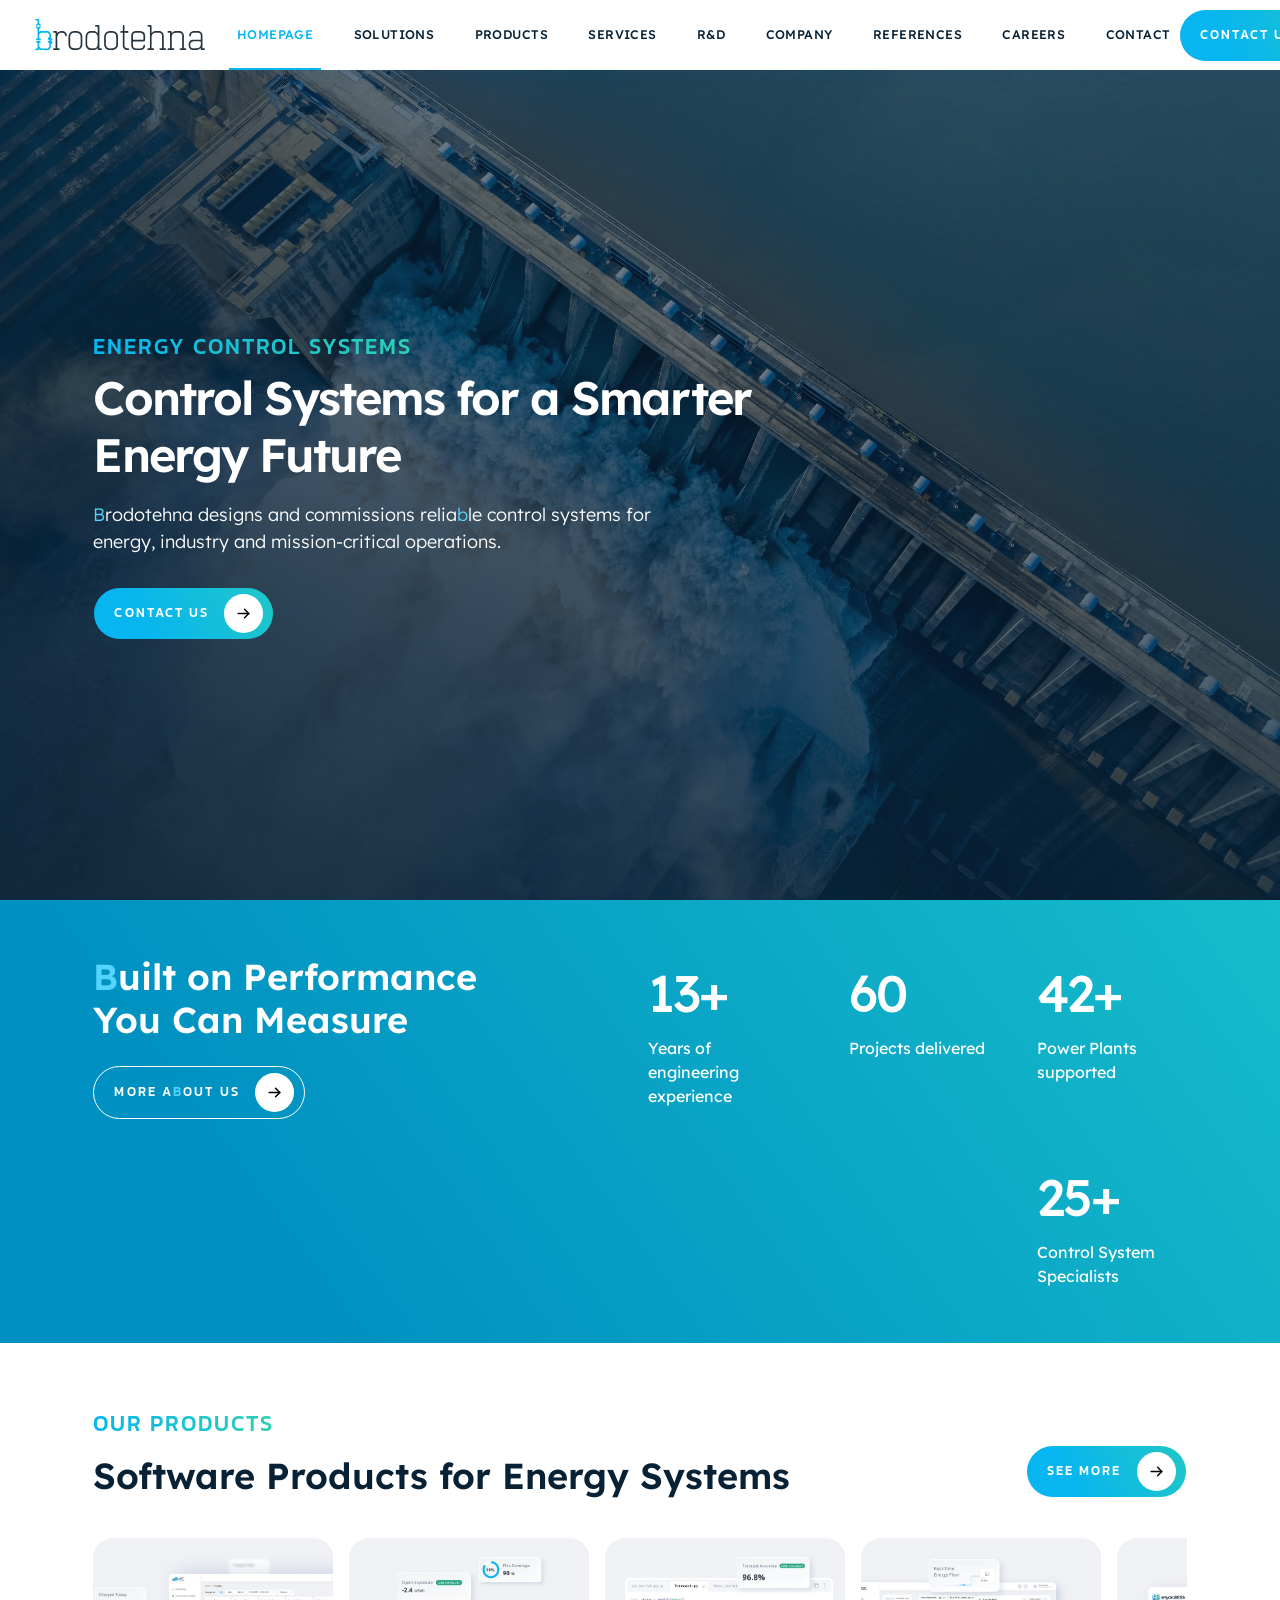
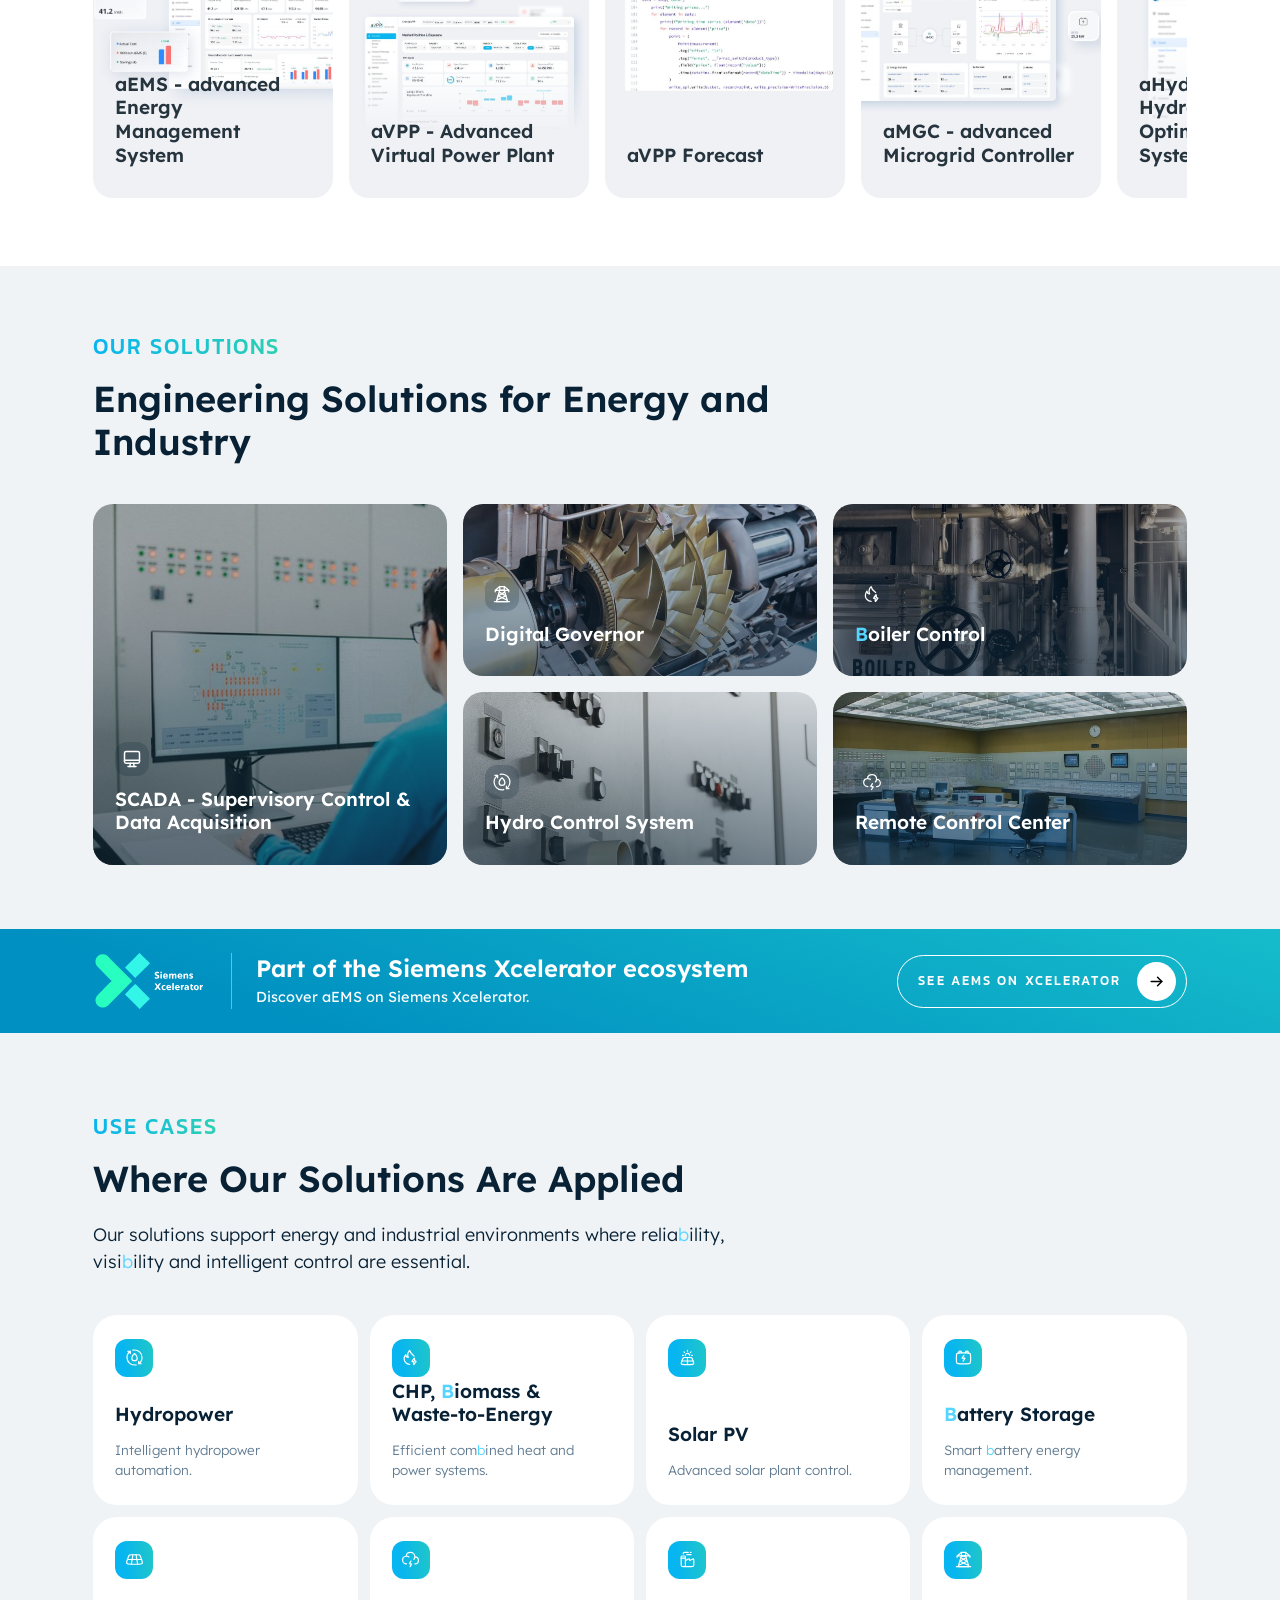
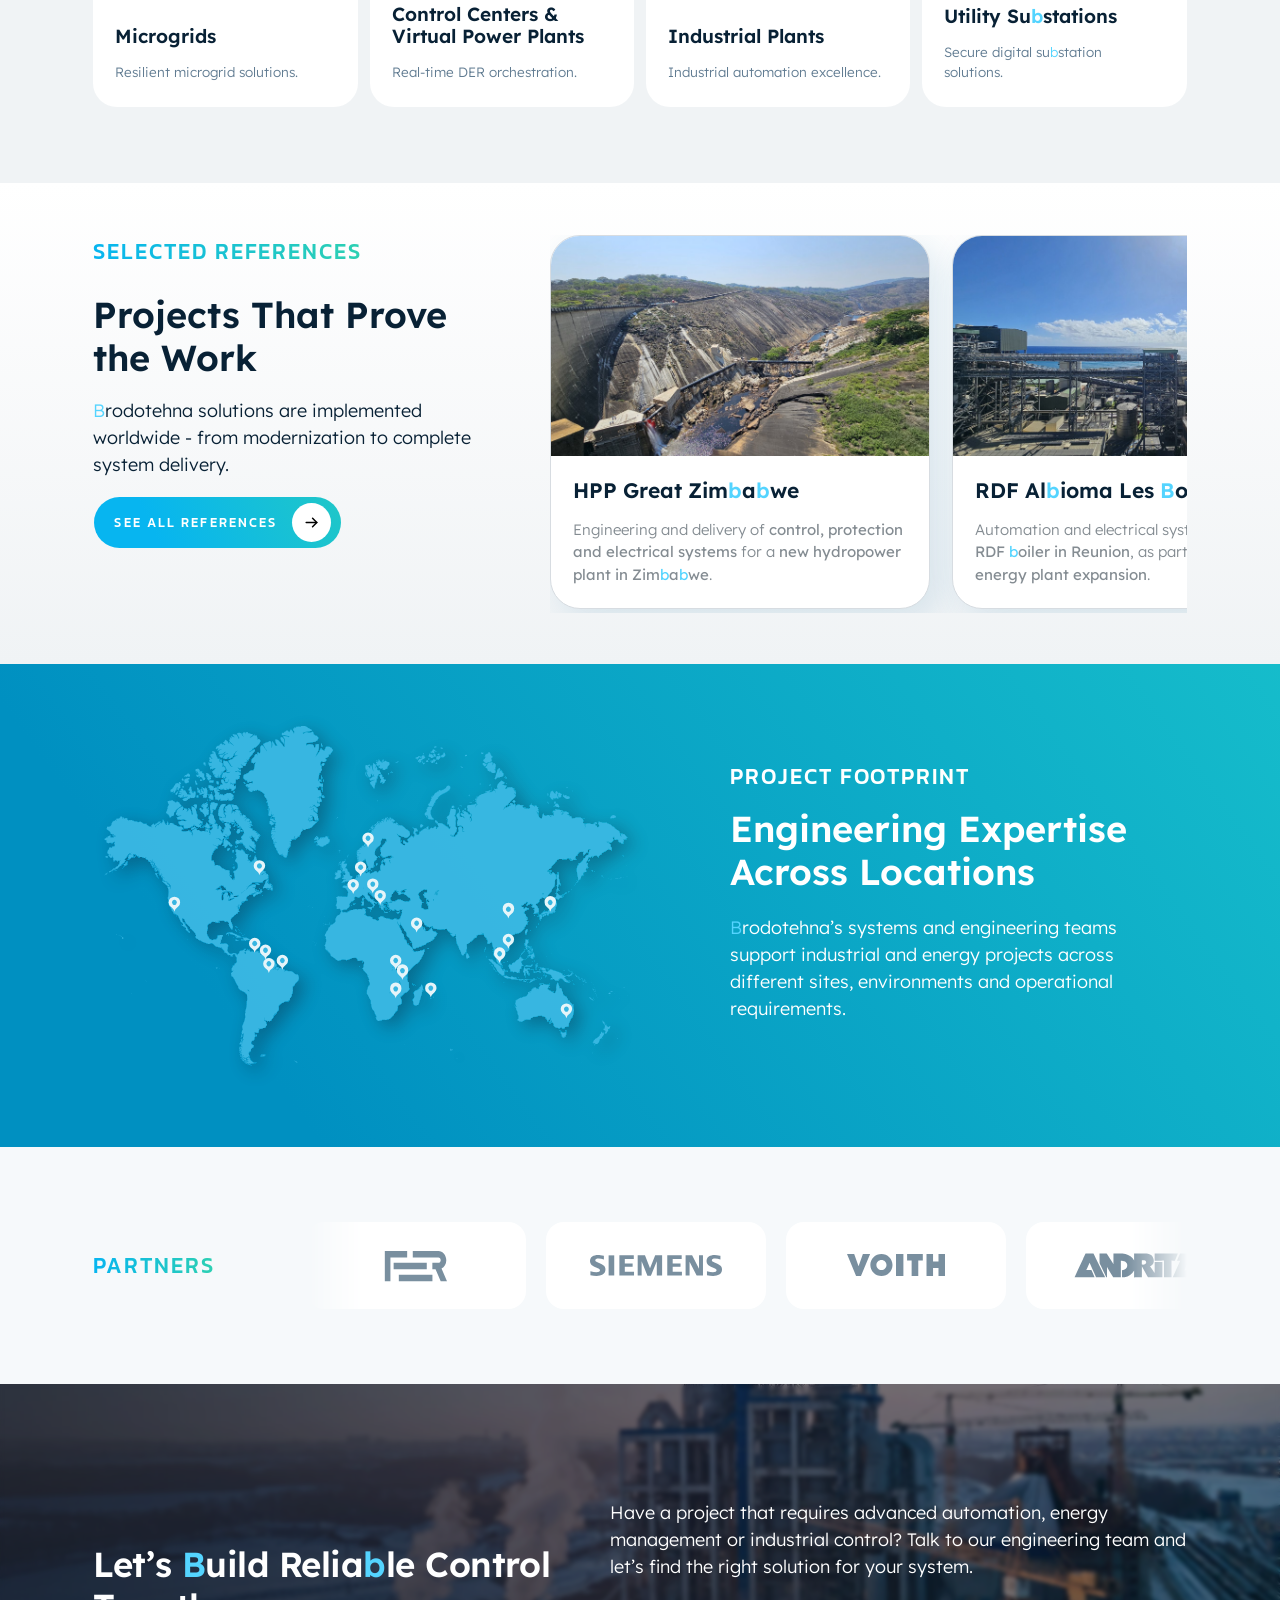
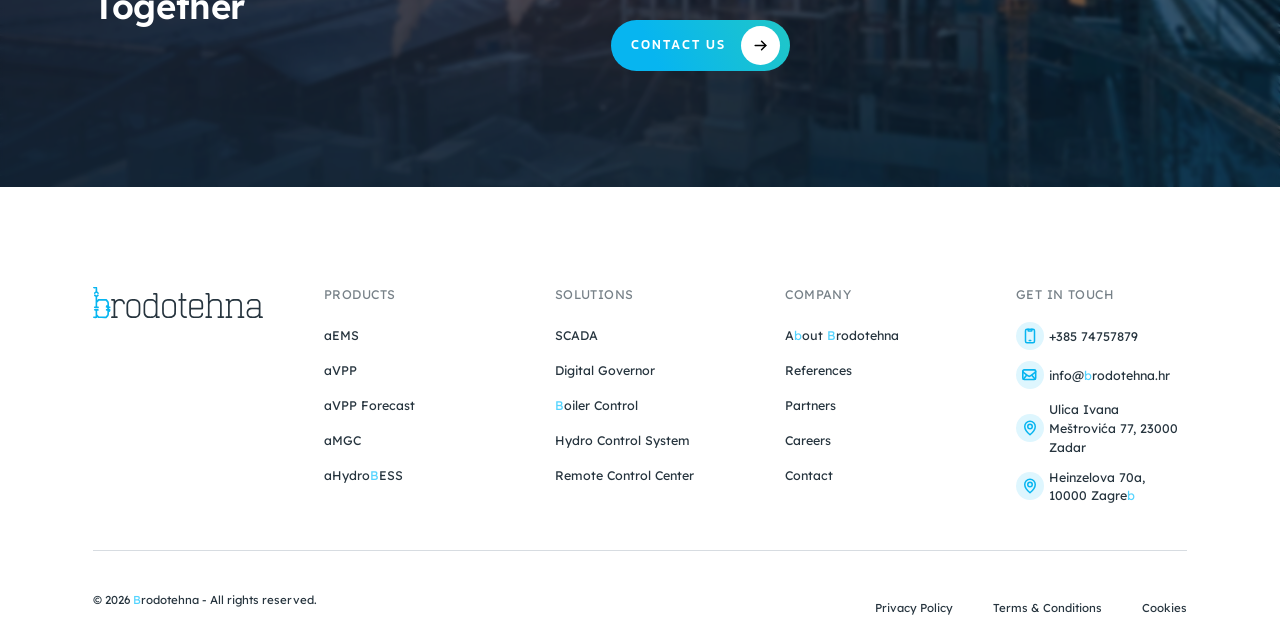
==== commit 9de68723: "small fixes" ====
--- a/index.html
+++ b/index.html
@@ -196,18 +196,16 @@
     </section><!-- End Products bento -->
 
     <!-- ======= Solutions bento =======
-         Curated 5 of the Solutions page's 6 cards (same "not exhaustive"
-         precedent the single combined bento used before the Products
-         page split) as a photo bento - 1 tall featured tile + 4 regular
-         in a 3-equal-column grid, same gradient-overlay-on-photo
-         technique as .bth-company-timeline__media/__stat. aHydroBESS
-         was dropped from here (moved to the Products bento above, see
-         its own section comment) and SCADA promoted to featured in its
-         place; Remote Control Center added as the 5th tile to keep the
-         curated count at 5, leaving OT Cybersecurity as the only
-         solution not featured on the homepage. Photos are reused
-         placeholders (not every tile has its own dedicated photo yet) -
-         swap for real photography per tile when available. -->
+         All 5 of the Solutions page's cards (OT Cybersecurity was
+         removed from Solutions entirely - it's covered under Services
+         instead, see services.html panel-4) as a photo bento - 1 tall
+         featured tile + 4 regular in a 3-equal-column grid, same
+         gradient-overlay-on-photo technique as
+         .bth-company-timeline__media/__stat. aHydroBESS was dropped
+         from here (moved to the Products bento above, see its own
+         section comment) and SCADA promoted to featured in its place;
+         Remote Control Center added as the 5th tile. Each tile has its
+         own dedicated photo. -->
     <section class="bth-home-solutions">
       <div class="bth-container">
         <div class="bth-home-solutions__head" data-aos="fade-up">
@@ -513,7 +511,6 @@
             <li><a href="solutions.html#solution-4">Boiler Control</a></li>
             <li><a href="solutions.html#solution-5">Hydro Control System</a></li>
             <li><a href="solutions.html#solution-6">Remote Control Center</a></li>
-            <li><a href="solutions.html#solution-7">OT Cybersecurity</a></li>
           </ul>
         </div>
 
--- a/assets/css/brodotehna.css
+++ b/assets/css/brodotehna.css
@@ -2224,6 +2224,15 @@
   background: #fff;
 }
 
+/* Careers' "CTA: Portfolio" instance only - it sits right after
+   .bth-careers-open, which uses the site's standard page gray
+   (--bth-bg-page), so the base class's paler --bth-bg-light (close
+   enough to white that it reads as a mismatch/seam against that
+   neighbor) is swapped for the same standard gray here instead. */
+.bth-solutions-cta--gray {
+  background: var(--bth-bg-page);
+}
+
 /* Company page only - the CTA's row is text-column-then-media-column
    in the HTML (so it reads left-to-right on desktop), but stacked
    below Bootstrap's lg breakpoint that put the text above the photo;
@@ -4101,22 +4110,20 @@
    .bth-locations__map's own working pin setup on the Contact page),
    so their percentages are relative to the map's own box and scale
    with it at any width. */
+/* Fluid vw-based scaling (not the two fixed-px breakpoint jumps this
+   used to have, 560px at 768px and topping out at 860px from 1400px
+   up) - those left the map (and the cards, sized relative to it)
+   stuck at a small fixed size no matter how wide the section/viewport
+   got beyond 1400px, reading as a tiny graphic lost in a lot of empty
+   gradient on a large monitor. This keeps growing continuously past
+   that point instead, roughly passing through the old 560px/860px
+   values at 768px/1400px so nothing jumps at the familiar tablet
+   breakpoint, capped at 1400px so it still leaves room inside
+   .bth-container at any realistic width. */
 .bth-company-vision__map {
   position: relative;
-  max-width: 380px;
+  max-width: clamp(380px, 47.5vw + 195px, 1400px);
   margin: 0 auto;
-}
-
-@media (min-width: 768px) {
-  .bth-company-vision__map {
-    max-width: 560px;
-  }
-}
-
-@media (min-width: 1400px) {
-  .bth-company-vision__map {
-    max-width: 860px;
-  }
 }
 
 .bth-company-vision__map img {
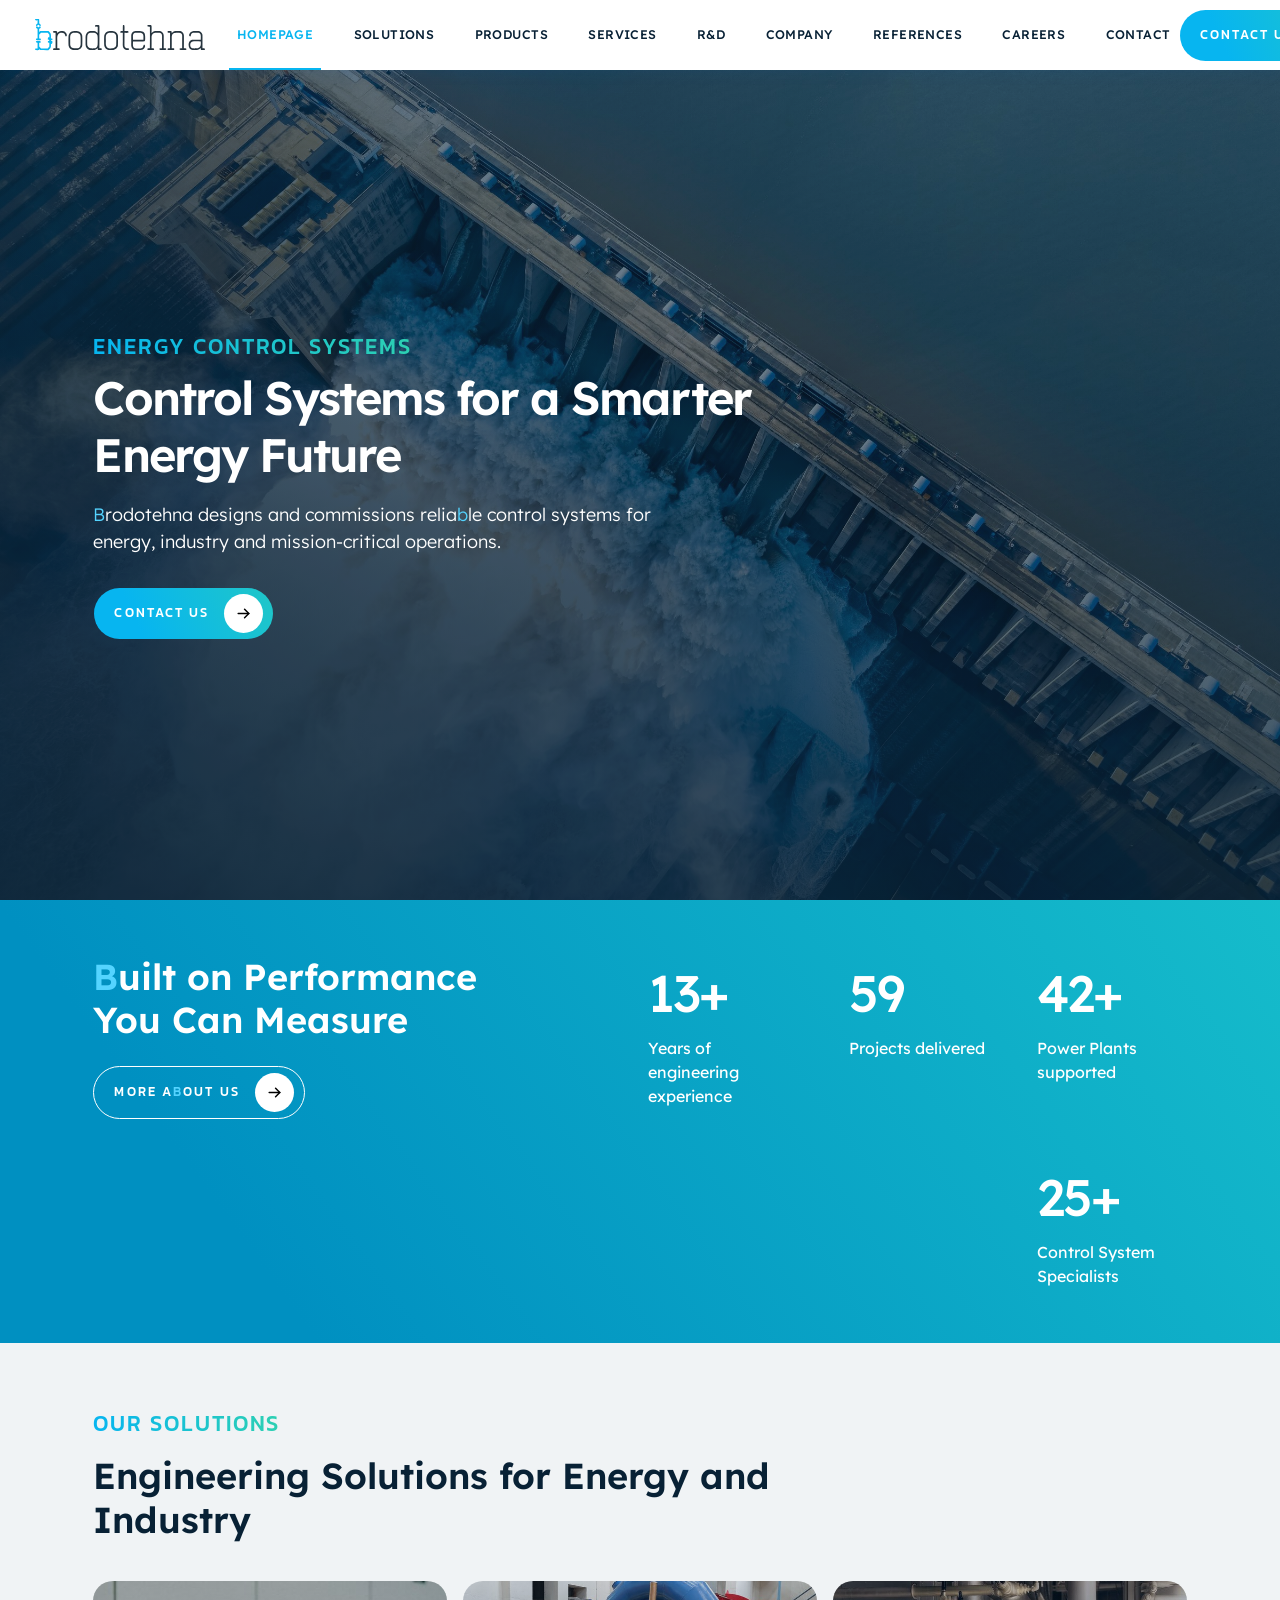
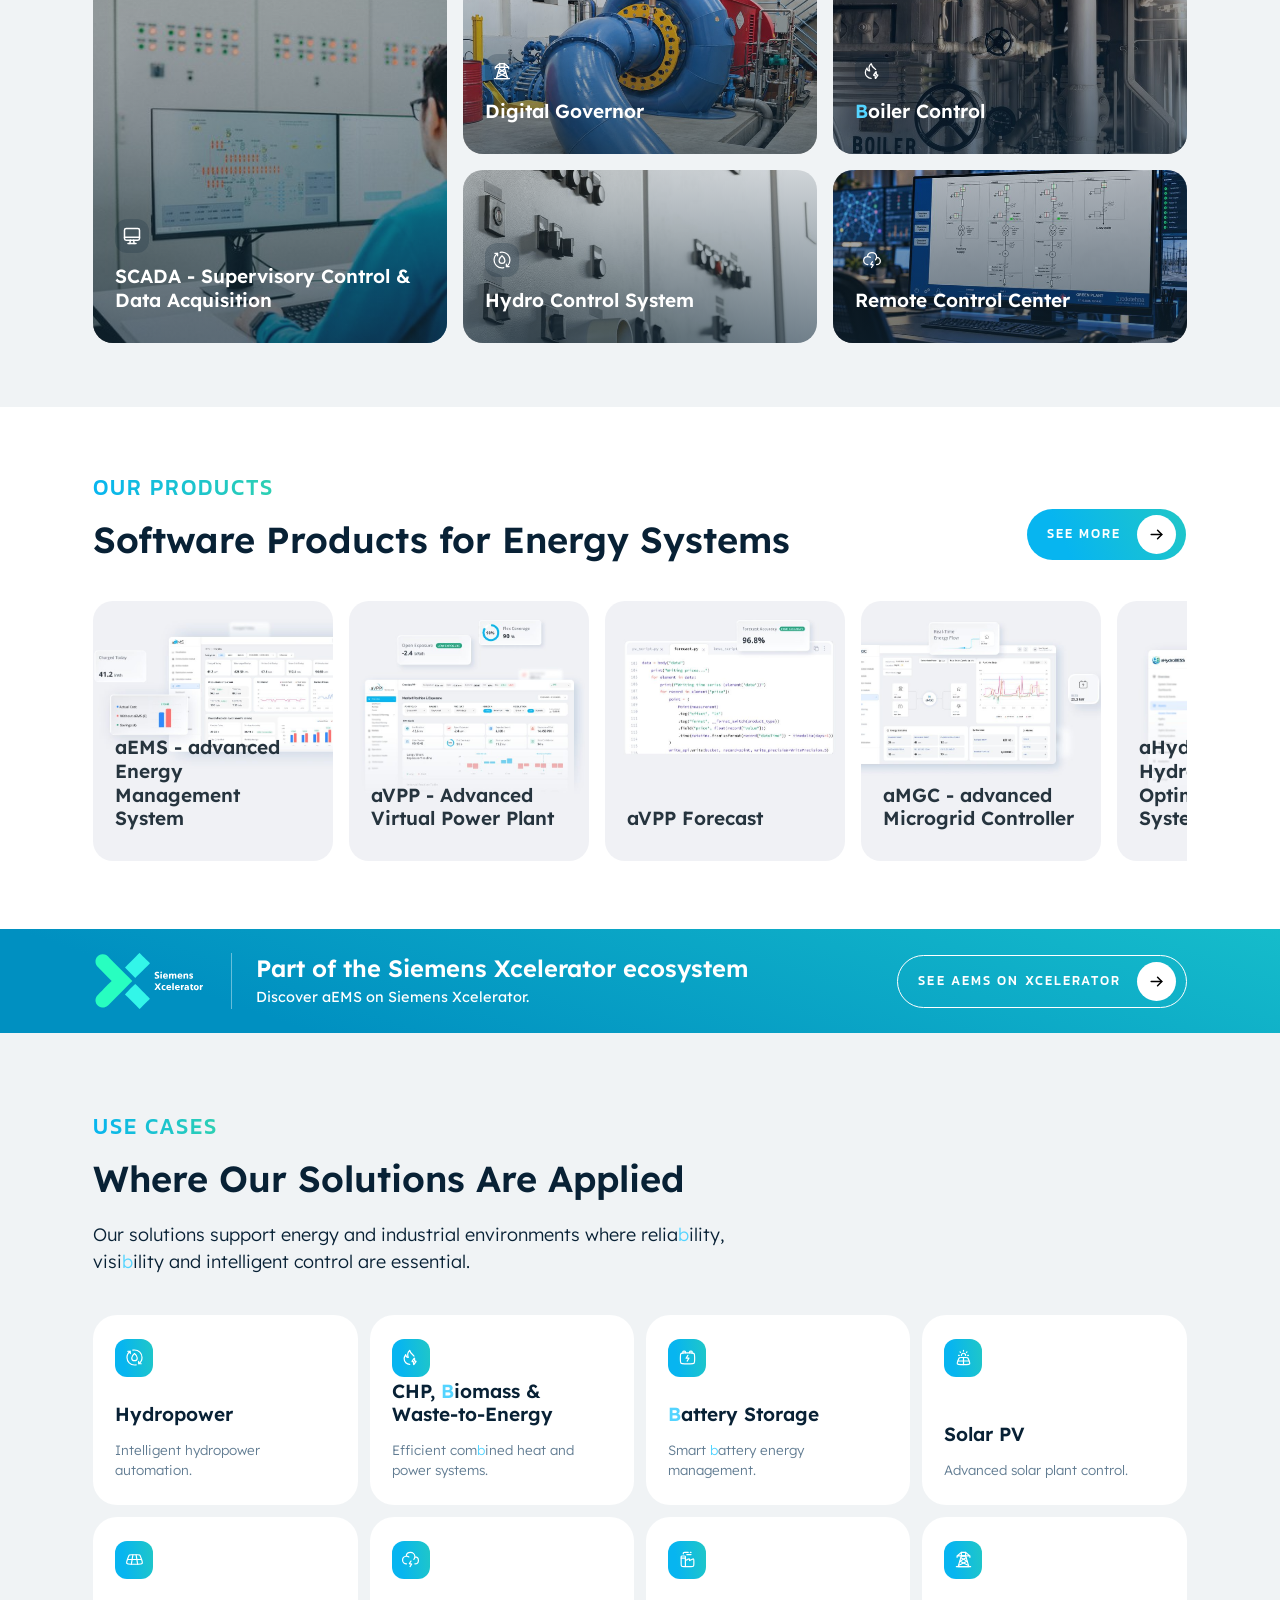
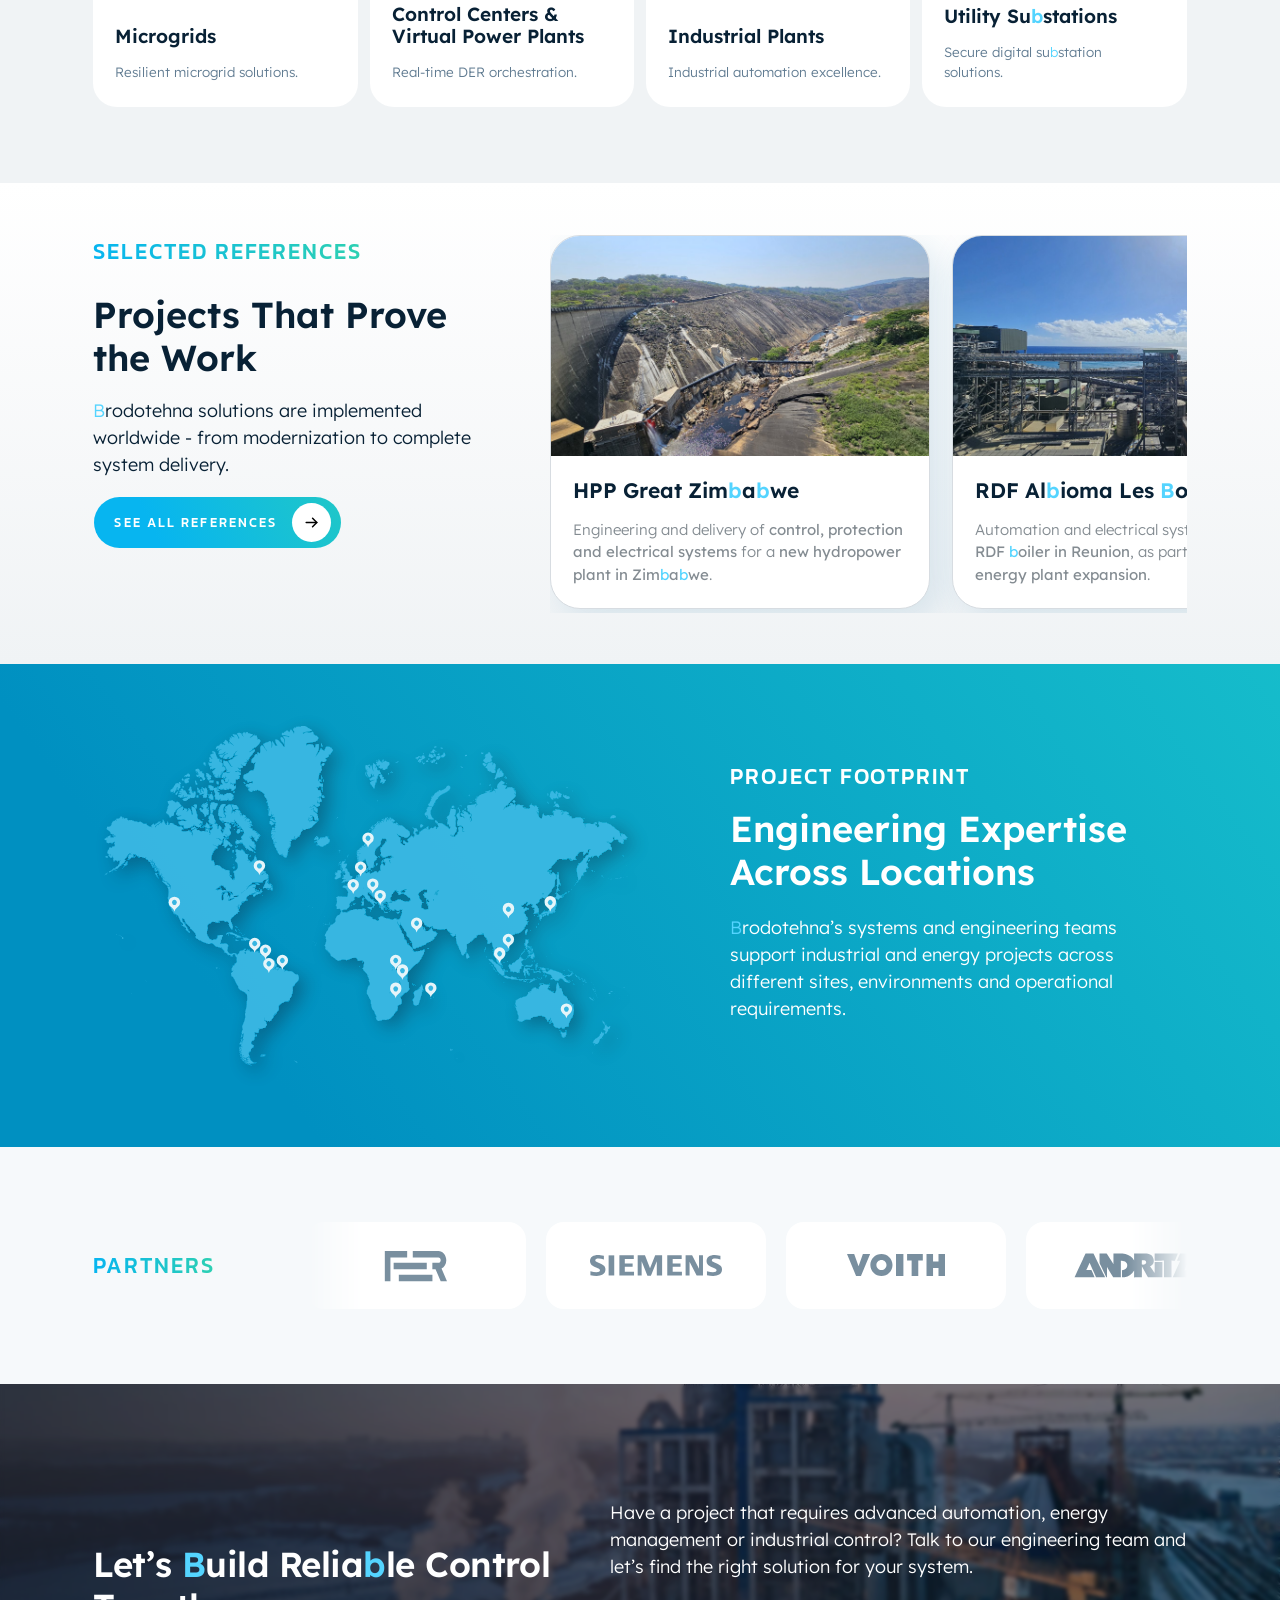
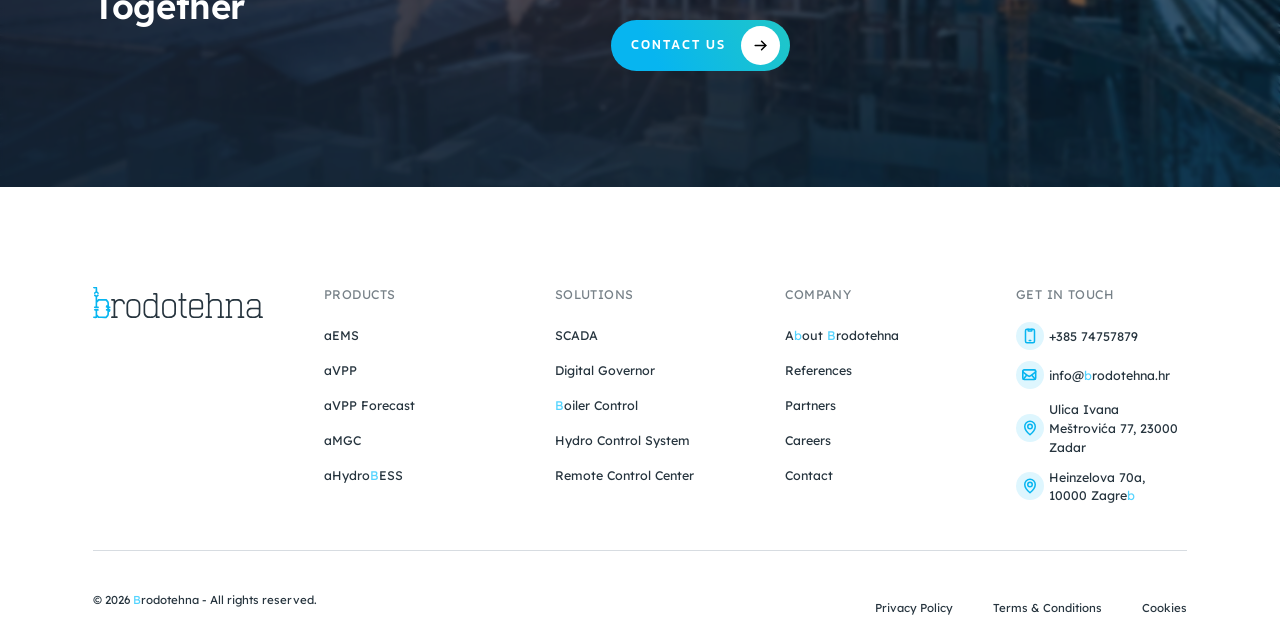
==== commit 20613c36: "images updated" ====
--- a/index.html
+++ b/index.html
@@ -123,78 +123,6 @@
       </div>
     </section><!-- End Stats -->
 
-    <!-- ======= Products bento =======
-         The 5 standalone named products from products.html, in their
-         own .bth-home-products section (grey bg, see brodotehna.css)
-         so it reads as visually distinct from the white Our Solutions
-         bento below - plain equal-column row instead of that section's
-         1-featured+4-regular layout (.bth-home-products__grid, not
-         .bth-home-solutions__grid). Reuses .bth-home-solutions__item/
-         __icon/__label for cosmetics only (photo/icon/label/hover are
-         generic styling, not tied to that section's grid). Comes
-         BEFORE the Solutions bento in source order (client asked for
-         Products to lead). Photos are each product's own purpose-made
-         "Product Card" composition (client-supplied, blurred full-bleed
-         background with floating UI elements - designed for exactly
-         this bento-tile treatment), not the dashboard screenshots used
-         on the Products page itself. -->
-    <section class="bth-home-products">
-      <div class="bth-container">
-        <div class="bth-home-products__head" data-aos="fade-up">
-          <div class="bth-home-solutions__head">
-            <p class="bth-eyebrow">Our Products</p>
-            <h2 class="bth-section-title">Software Products for Energy Systems</h2>
-          </div>
-          <a href="products.html" class="bth-btn">
-            <span>See More</span>
-            <span class="bth-btn__icon"><img src="assets/img/brodotehna/icon-arrow.svg" alt=""></span>
-          </a>
-        </div>
-        <div class="bth-home-products__grid" data-aos="fade-up">
-          <a href="products.html#solution-1" class="bth-home-solutions__item">
-            <img src="assets/img/brodotehna/product-card-aems-optimized.jpg" alt="aEMS product card showing cost savings and analytics widgets">
-            <span class="bth-home-solutions__icon"><img src="assets/img/brodotehna/icon-settings-filter.svg" alt=""></span>
-            <span class="bth-home-solutions__label">
-              <b>aEMS - advanced Energy Management System</b>
-              <em>Optimize energy production, storage and consumption.</em>
-            </span>
-          </a>
-          <a href="products.html#solution-2" class="bth-home-solutions__item">
-            <img src="assets/img/brodotehna/product-card-avpp-optimized.jpg" alt="aVPP product card showing market position and exposure widgets">
-            <span class="bth-home-solutions__icon"><img src="assets/img/brodotehna/icon-filter-settings-sort.svg" alt=""></span>
-            <span class="bth-home-solutions__label">
-              <b>aVPP - Advanced Virtual Power Plant</b>
-              <em>Coordinate distributed energy resources as one system.</em>
-            </span>
-          </a>
-          <a href="products.html#solution-3" class="bth-home-solutions__item">
-            <img src="assets/img/brodotehna/product-card-avppforecast-optimized.jpg" alt="aVPP Forecast product card showing price forecasting widgets">
-            <span class="bth-home-solutions__icon"><img src="assets/img/brodotehna/icon-imac-computer.svg" alt=""></span>
-            <span class="bth-home-solutions__label">
-              <b>aVPP Forecast</b>
-              <em>Forecast electricity prices and system imbalance with AI.</em>
-            </span>
-          </a>
-          <a href="products.html#solution-4" class="bth-home-solutions__item">
-            <img src="assets/img/brodotehna/product-card-amgc-optimized.jpg" alt="aMGC product card showing microgrid runtime widgets">
-            <span class="bth-home-solutions__icon"><img src="assets/img/brodotehna/icon-cellular-network.svg" alt=""></span>
-            <span class="bth-home-solutions__label">
-              <b>aMGC - advanced Microgrid Controller</b>
-              <em>Control and optimize microgrid operation in real time.</em>
-            </span>
-          </a>
-          <a href="products.html#solution-5" class="bth-home-solutions__item">
-            <img src="assets/img/brodotehna/product-card-ahydrobess-optimized.jpg" alt="aHydroBESS product card showing hydro plant topology widgets">
-            <span class="bth-home-solutions__icon"><img src="assets/img/brodotehna/icon-battery-generator.svg" alt=""></span>
-            <span class="bth-home-solutions__label">
-              <b>aHydro<span class="bth-home-solutions__accent">B</span>ESS - Hydro &amp; <span class="bth-home-solutions__accent">B</span>attery Optimization System</b>
-              <em>Optimize hydropower and battery storage operation.</em>
-            </span>
-          </a>
-        </div>
-      </div>
-    </section><!-- End Products bento -->
-
     <!-- ======= Solutions bento =======
          All 5 of the Solutions page's cards (OT Cybersecurity was
          removed from Solutions entirely - it's covered under Services
@@ -202,10 +130,11 @@
          featured tile + 4 regular in a 3-equal-column grid, same
          gradient-overlay-on-photo technique as
          .bth-company-timeline__media/__stat. aHydroBESS was dropped
-         from here (moved to the Products bento above, see its own
+         from here (moved to the Products bento below, see its own
          section comment) and SCADA promoted to featured in its place;
          Remote Control Center added as the 5th tile. Each tile has its
-         own dedicated photo. -->
+         own dedicated photo. Comes BEFORE the Products bento in source
+         order (client asked for Solutions to lead). -->
     <section class="bth-home-solutions">
       <div class="bth-container">
         <div class="bth-home-solutions__head" data-aos="fade-up">
@@ -222,7 +151,7 @@
             </span>
           </a>
           <a href="solutions.html#solution-3" class="bth-home-solutions__item">
-            <img src="assets/img/brodotehna/homepage-solution-digitalgovernor-optimized.jpg" alt="Cutaway view of a turbine rotor with governor-controlled blades">
+            <img src="assets/img/brodotehna/homepage-solution-digitalgovernor-optimized.jpg" alt="Industrial turbine room with blue governor-controlled unit assembly">
             <span class="bth-home-solutions__icon"><img src="assets/img/brodotehna/icon-electric-tower.svg" alt=""></span>
             <span class="bth-home-solutions__label">
               <b>Digital Governor</b>
@@ -246,7 +175,7 @@
             </span>
           </a>
           <a href="solutions.html#solution-6" class="bth-home-solutions__item">
-            <img src="assets/img/brodotehna/homepage-solution-remotecontrolcenter-optimized.jpg" alt="Power plant remote control room with operator desks and status boards">
+            <img src="assets/img/brodotehna/homepage-solution-remotecontrolcenter-optimized.jpg" alt="SCADA monitoring center showing a power plant single-line diagram">
             <span class="bth-home-solutions__icon"><img src="assets/img/brodotehna/icon-cloud-zap.svg" alt=""></span>
             <span class="bth-home-solutions__label">
               <b>Remote Control Center</b>
@@ -256,6 +185,76 @@
         </div>
       </div>
     </section><!-- End Solutions bento -->
+
+    <!-- ======= Products bento =======
+         The 5 standalone named products from products.html, in their
+         own .bth-home-products section (grey bg, see brodotehna.css)
+         so it reads as visually distinct from the white Our Solutions
+         bento above - plain equal-column row instead of that section's
+         1-featured+4-regular layout (.bth-home-products__grid, not
+         .bth-home-solutions__grid). Reuses .bth-home-solutions__item/
+         __icon/__label for cosmetics only (photo/icon/label/hover are
+         generic styling, not tied to that section's grid). Photos are
+         each product's own purpose-made "Product Card" composition
+         (client-supplied, blurred full-bleed background with floating
+         UI elements - designed for exactly this bento-tile treatment),
+         not the dashboard screenshots used on the Products page itself. -->
+    <section class="bth-home-products">
+      <div class="bth-container">
+        <div class="bth-home-products__head" data-aos="fade-up">
+          <div class="bth-home-solutions__head">
+            <p class="bth-eyebrow">Our Products</p>
+            <h2 class="bth-section-title">Software Products for Energy Systems</h2>
+          </div>
+          <a href="products.html" class="bth-btn">
+            <span>See More</span>
+            <span class="bth-btn__icon"><img src="assets/img/brodotehna/icon-arrow.svg" alt=""></span>
+          </a>
+        </div>
+        <div class="bth-home-products__grid" data-aos="fade-up">
+          <a href="products.html#solution-1" class="bth-home-solutions__item">
+            <img src="assets/img/brodotehna/product-card-aems-optimized.jpg" alt="aEMS product card showing cost savings and analytics widgets">
+            <span class="bth-home-solutions__icon"><img src="assets/img/brodotehna/icon-settings-filter.svg" alt=""></span>
+            <span class="bth-home-solutions__label">
+              <b>aEMS - advanced Energy Management System</b>
+              <em>Optimize energy production, storage and consumption.</em>
+            </span>
+          </a>
+          <a href="products.html#solution-2" class="bth-home-solutions__item">
+            <img src="assets/img/brodotehna/product-card-avpp-optimized.jpg" alt="aVPP product card showing market position and exposure widgets">
+            <span class="bth-home-solutions__icon"><img src="assets/img/brodotehna/icon-filter-settings-sort.svg" alt=""></span>
+            <span class="bth-home-solutions__label">
+              <b>aVPP - Advanced Virtual Power Plant</b>
+              <em>Coordinate distributed energy resources as one system.</em>
+            </span>
+          </a>
+          <a href="products.html#solution-3" class="bth-home-solutions__item">
+            <img src="assets/img/brodotehna/product-card-avppforecast-optimized.jpg" alt="aVPP Forecast product card showing price forecasting widgets">
+            <span class="bth-home-solutions__icon"><img src="assets/img/brodotehna/icon-imac-computer.svg" alt=""></span>
+            <span class="bth-home-solutions__label">
+              <b>aVPP Forecast</b>
+              <em>Forecast electricity prices and system imbalance with AI.</em>
+            </span>
+          </a>
+          <a href="products.html#solution-4" class="bth-home-solutions__item">
+            <img src="assets/img/brodotehna/product-card-amgc-optimized.jpg" alt="aMGC product card showing microgrid runtime widgets">
+            <span class="bth-home-solutions__icon"><img src="assets/img/brodotehna/icon-cellular-network.svg" alt=""></span>
+            <span class="bth-home-solutions__label">
+              <b>aMGC - advanced Microgrid Controller</b>
+              <em>Control and optimize microgrid operation in real time.</em>
+            </span>
+          </a>
+          <a href="products.html#solution-5" class="bth-home-solutions__item">
+            <img src="assets/img/brodotehna/product-card-ahydrobess-optimized.jpg" alt="aHydroBESS product card showing hydro plant topology widgets">
+            <span class="bth-home-solutions__icon"><img src="assets/img/brodotehna/icon-battery-generator.svg" alt=""></span>
+            <span class="bth-home-solutions__label">
+              <b>aHydro<span class="bth-home-solutions__accent">B</span>ESS - Hydro &amp; <span class="bth-home-solutions__accent">B</span>attery Optimization System</b>
+              <em>Optimize hydropower and battery storage operation.</em>
+            </span>
+          </a>
+        </div>
+      </div>
+    </section><!-- End Products bento -->
 
     <!-- ======= Siemens Xcelerator banner ======= -->
     <section class="bth-home-xcelerator">
@@ -300,17 +299,17 @@
             </div>
           </div>
           <div class="bth-home-usecases__card">
+            <span class="bth-home-usecases__icon"><img src="assets/img/brodotehna/icon-automotive-battery.svg" alt=""></span>
+            <div class="bth-home-usecases__card-text">
+              <h3>Battery Storage</h3>
+              <p>Smart battery energy management.</p>
+            </div>
+          </div>
+          <div class="bth-home-usecases__card">
             <span class="bth-home-usecases__icon"><img src="assets/img/brodotehna/icon-solar-panel-03.svg" alt=""></span>
             <div class="bth-home-usecases__card-text">
               <h3>Solar PV</h3>
               <p>Advanced solar plant control.</p>
-            </div>
-          </div>
-          <div class="bth-home-usecases__card">
-            <span class="bth-home-usecases__icon"><img src="assets/img/brodotehna/icon-automotive-battery.svg" alt=""></span>
-            <div class="bth-home-usecases__card-text">
-              <h3>Battery Storage</h3>
-              <p>Smart battery energy management.</p>
             </div>
           </div>
           <div class="bth-home-usecases__card">
